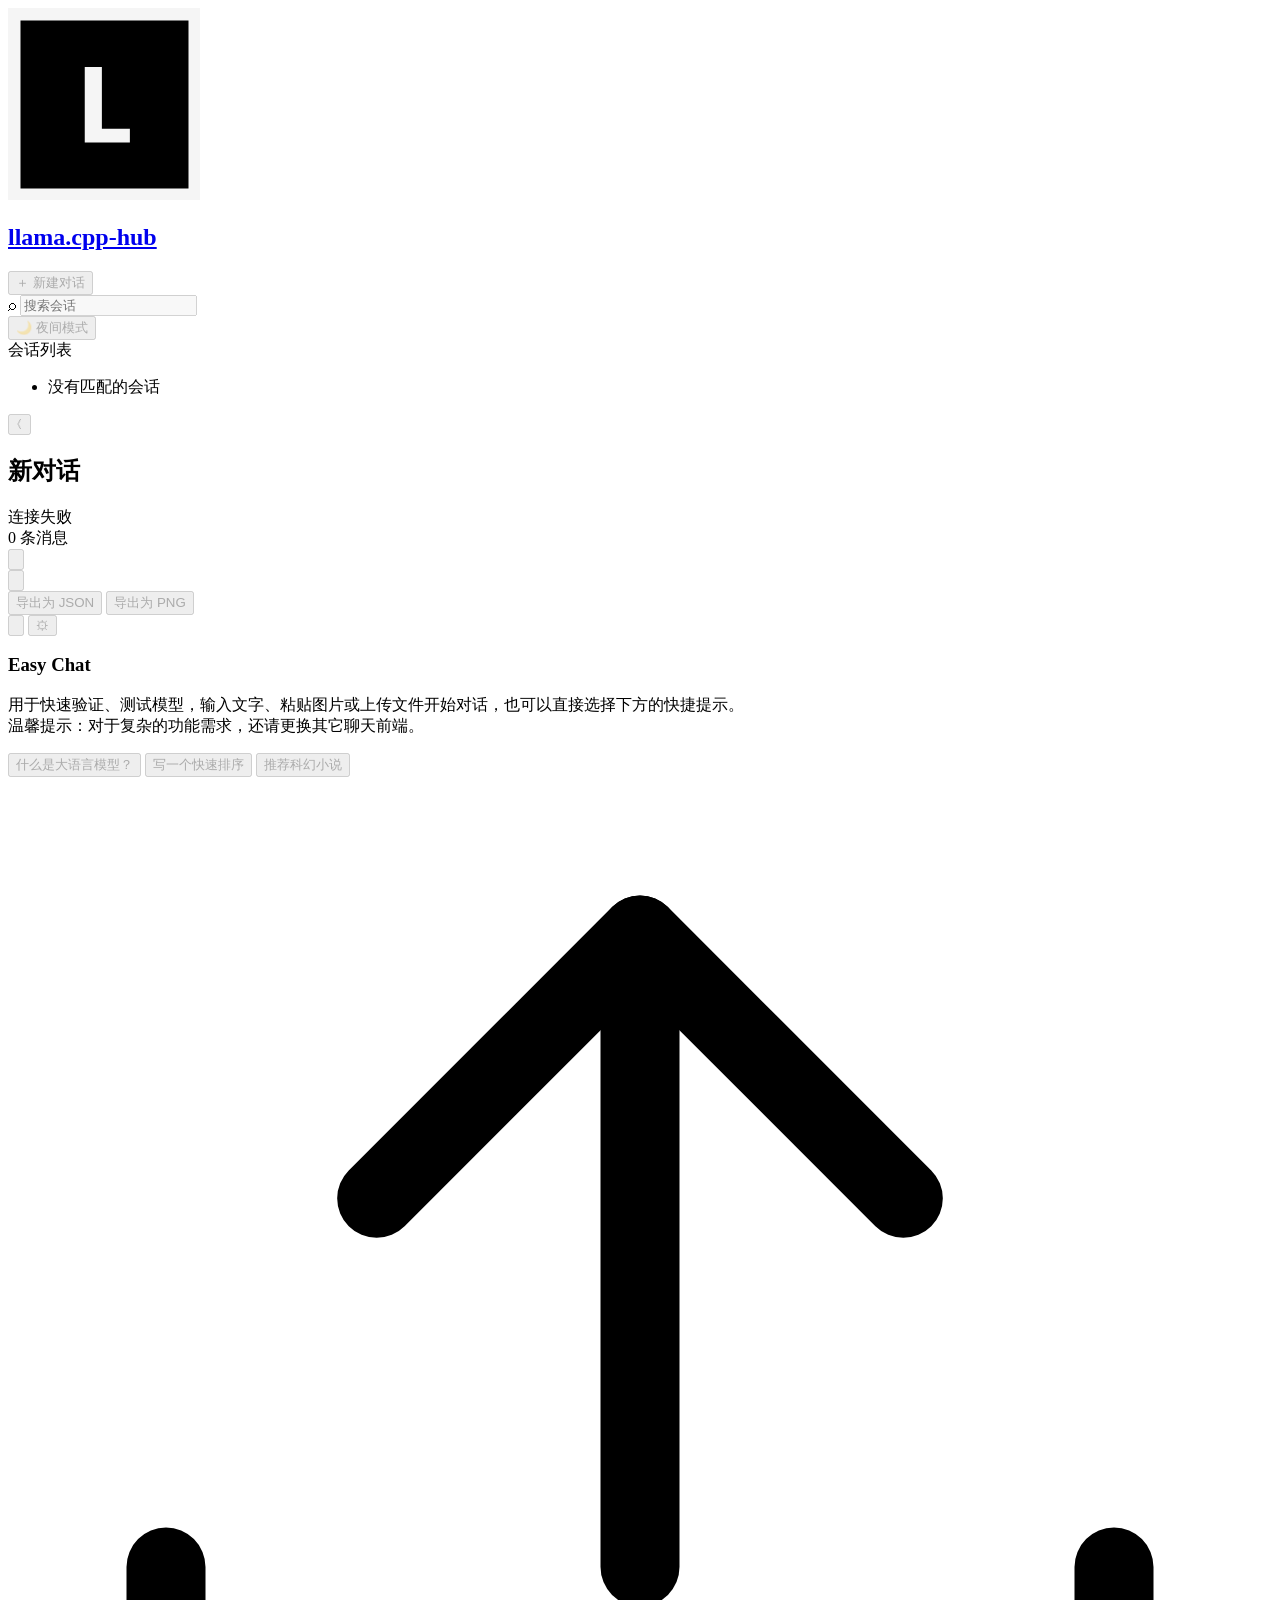
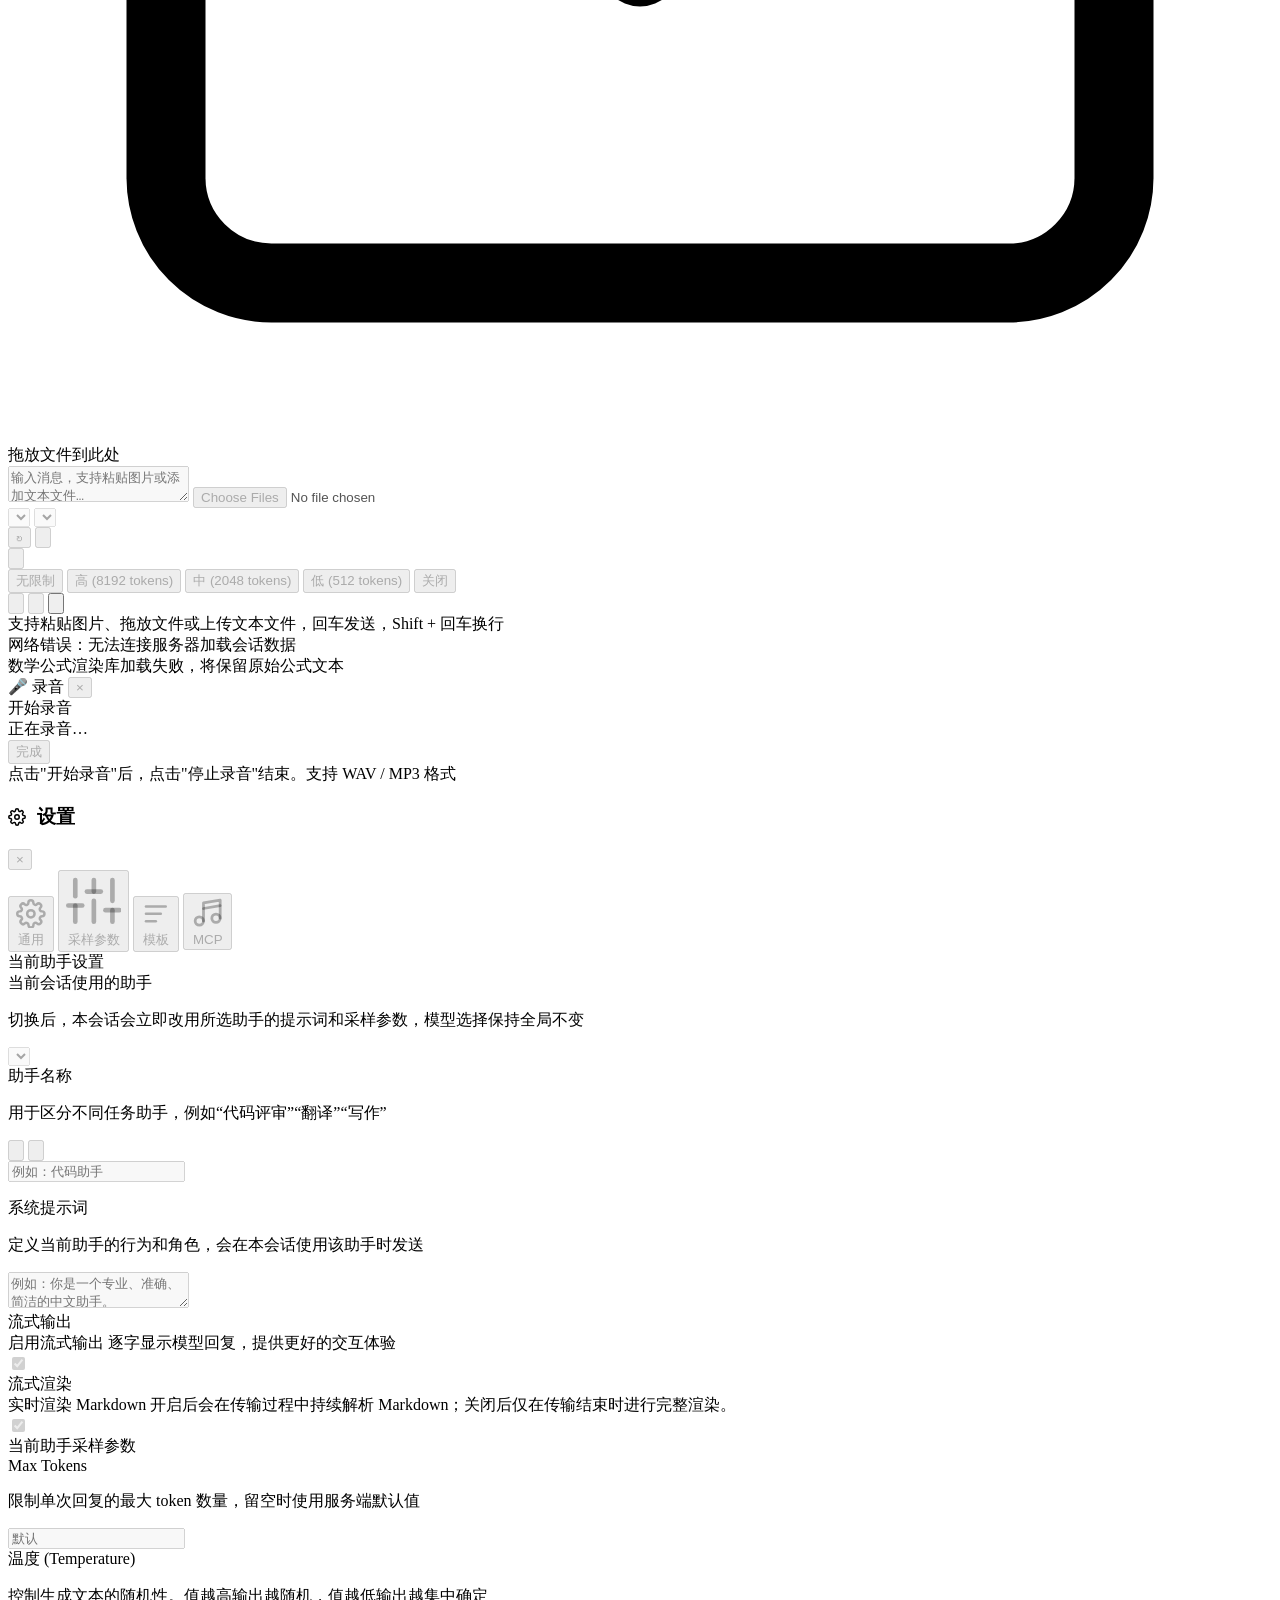
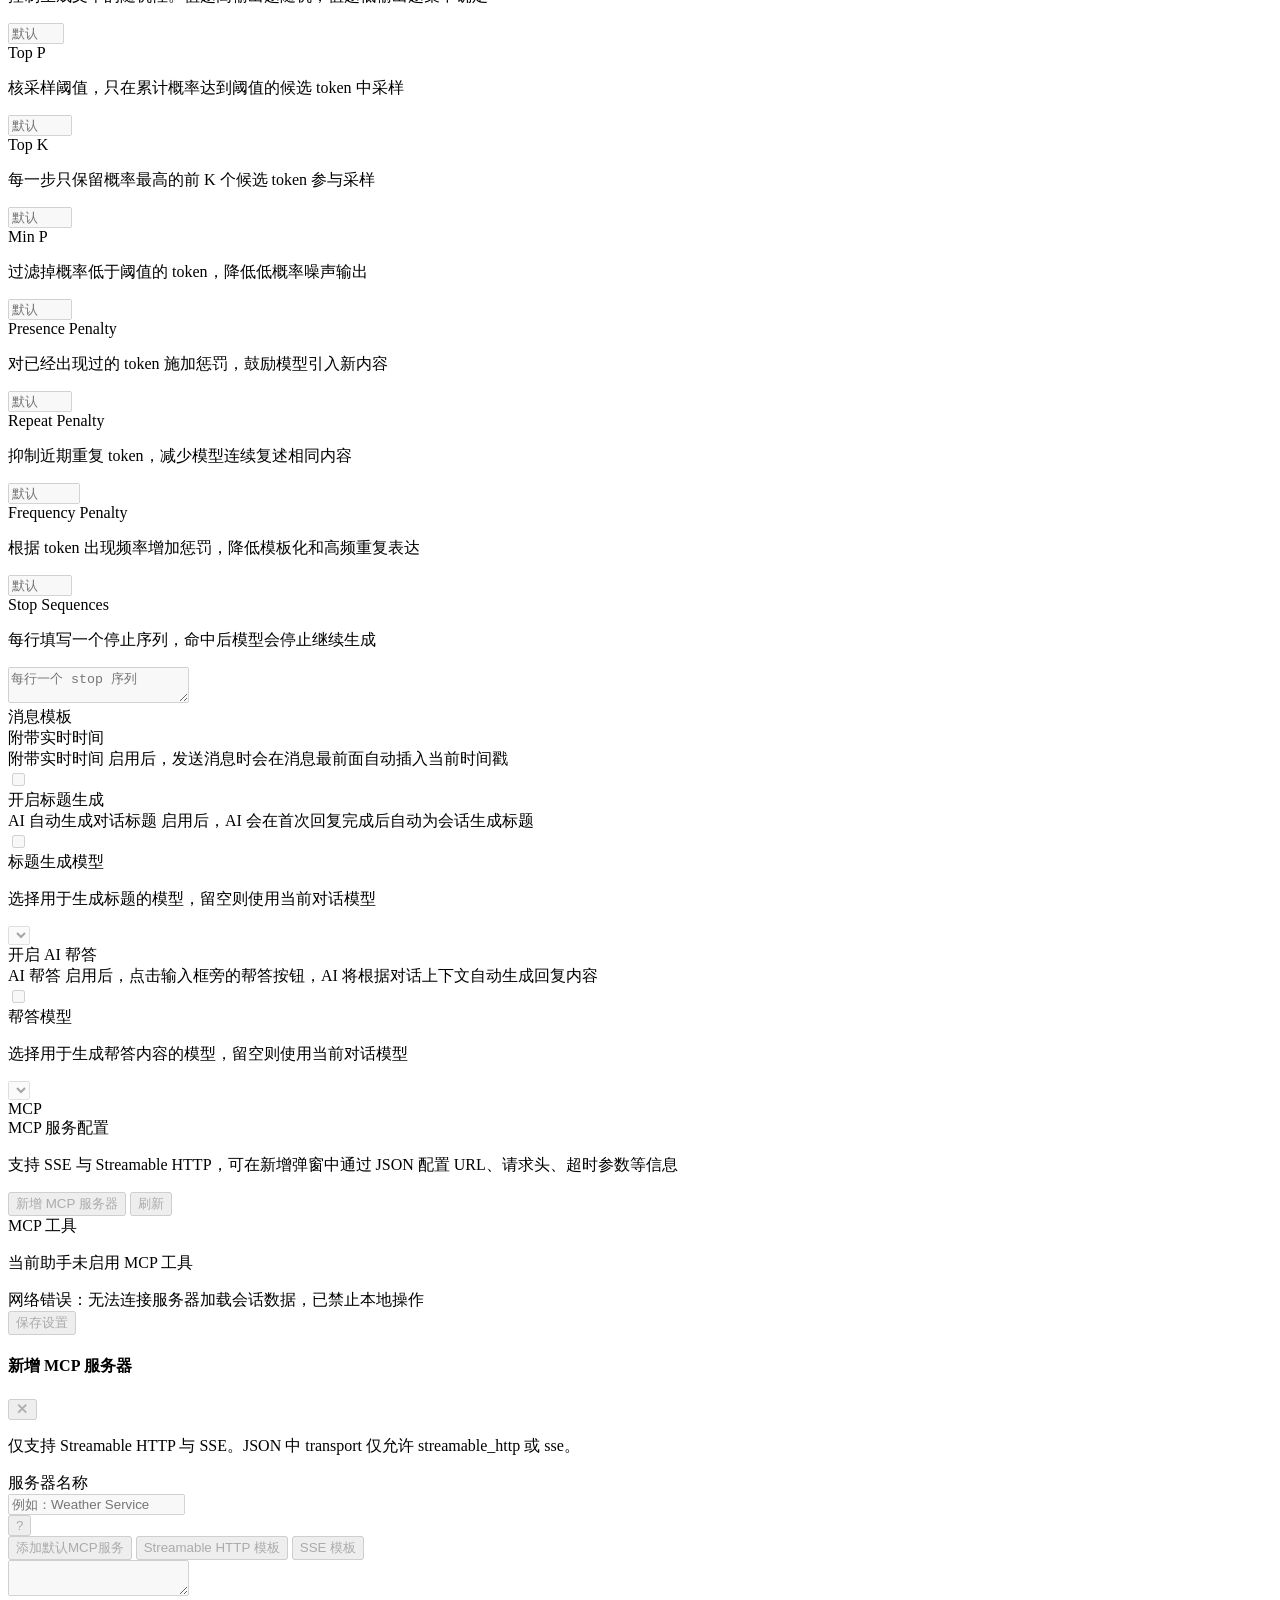
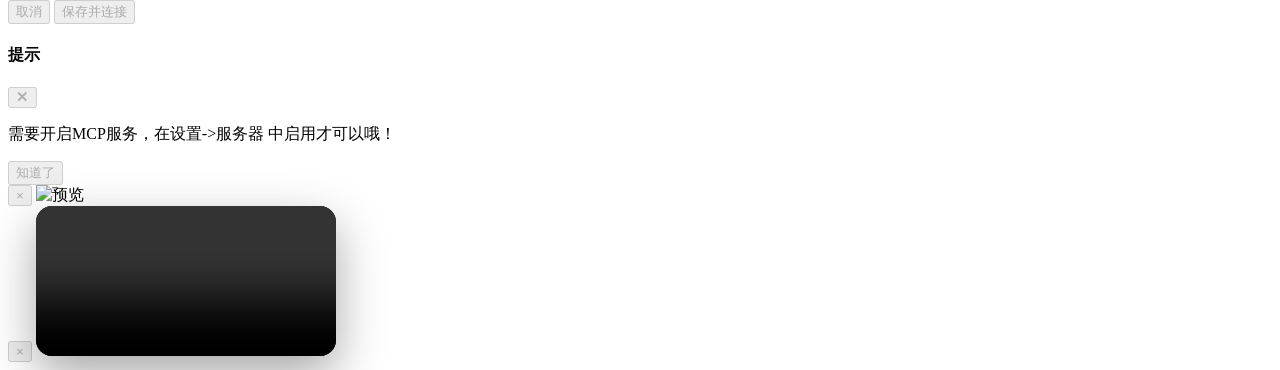
==== src/main/resources/web/chat/index.html @ 5e76ace0 "优化：Easy Chat的自动标题生成" ====
<!DOCTYPE html>
<html lang="zh-CN">
<head>
  <meta charset="UTF-8">
  <meta name="viewport" content="width=device-width, initial-scale=1.0">
  <title data-i18n="page.chat.main.empty.title">Easy Chat</title>
  <link rel="stylesheet" href="./index.css">
  <link rel="stylesheet" href="/css/github.min.css" id="hljsTheme">
  <link rel="stylesheet" href="/css/github-dark.min.css" id="hljsThemeDark" disabled>
</head>
<body>
  <div class="app">
    <aside class="sidebar">
      <div class="brand">
        <a class="brand-left" href="../index.html" aria-label="返回首页" data-i18n-attr="aria-label" data-i18n="page.chat.main.sidebar.back_home">
          <div class="brand-mark">
            <img src="../llama1-icon-transparent.png" alt="llama.cpp-hub" class="brand-mark-image" data-i18n-attr="alt" data-i18n="app.title">
          </div>
          <div class="brand-copy">
            <h1>llama.cpp-hub</h1>
          </div>
        </a>
      </div>

      <button id="newChatBtn" class="primary-button full" type="button" data-i18n="page.chat.main.sidebar.new_chat">＋ 新建对话</button>

      <div class="search-wrap">
        <span>⌕</span>
        <input id="searchInput" type="text" placeholder="搜索会话" data-i18n-attr="placeholder" data-i18n="page.chat.main.sidebar.search_placeholder">
      </div>

      <button id="themeToggleChat" class="ghost-button full" type="button" style="gap:8px;font-size:13px;" onclick="toggleTheme()" data-i18n="page.chat.main.theme.dark">🌙 夜间模式</button>

      <div class="sidebar-label" data-i18n="page.chat.main.sidebar.conversation_list">会话列表</div>
      <ul id="conversationList" class="conversation-list"></ul>
    </aside>

    <main class="main">
      <header class="topbar">
        <div class="topbar-leading">
          <button id="sidebarToggleBtn" class="icon-button sidebar-toggle" type="button" aria-label="打开会话列表" aria-expanded="false" data-i18n-attr="aria-label" data-i18n="page.chat.main.sidebar.open_list">☰</button>
          <div class="topbar-copy">
            <h2 id="conversationTitle">新对话</h2>
          </div>
        </div>
        <div class="topbar-actions">
          <div class="status-chip">
            <span id="statusDot" class="status-dot"></span>
            <span id="statusShortText">未连接</span>
          </div>
          <div id="messageCountChip" class="meta-chip">0 条消息</div>
         <button id="privacyModeBtn" class="icon-button privacy-mode-btn" type="button" aria-label="开启隐私模式" aria-pressed="false" title="隐私模式">
            <svg viewBox="0 0 24 24" fill="none" stroke="currentColor" stroke-width="1.9" stroke-linecap="round" stroke-linejoin="round" aria-hidden="true">
              <path d="M12 3l7 3v5c0 5-3.2 8.7-7 10-3.8-1.3-7-5-7-10V6l7-3z"/>
              <path d="M9 12h6"/>
              <path d="M10 9.5h4"/>
            </svg>
          </button>
          <div id="exportMenuWrap" class="menu-wrap">
            <button id="exportBtn" class="ghost-button toolbar-icon-button" type="button" aria-label="导出对话" aria-haspopup="menu" aria-expanded="false" title="导出对话" data-i18n-attr="aria-label,title" data-i18n="page.chat.main.topbar.export">
              <svg viewBox="0 0 24 24" fill="none" stroke="currentColor" stroke-width="2" stroke-linecap="round" stroke-linejoin="round" aria-hidden="true"><path d="M21 15v4a2 2 0 0 1-2 2H5a2 2 0 0 1-2-2v-4"/><polyline points="7 10 12 15 17 10"/><line x1="12" y1="15" x2="12" y2="3"/></svg>
            </button>
            <div id="exportMenu" class="thinking-menu" role="menu" aria-hidden="true">
              <button class="thinking-menu-item" type="button" data-export-type="json" role="menuitem">导出为 JSON</button>
              <button class="thinking-menu-item" type="button" data-export-type="png" role="menuitem">导出为 PNG</button>
            </div>
          </div>
          <button id="clearBtn" class="ghost-button toolbar-icon-button" type="button" aria-label="清空对话" title="清空对话" data-i18n-attr="aria-label,title" data-i18n="page.chat.main.topbar.clear">
            <svg viewBox="0 0 24 24" fill="none" stroke="currentColor" stroke-width="2" stroke-linecap="round" stroke-linejoin="round" aria-hidden="true"><polyline points="3 6 5 6 21 6"/><path d="M8 6V4a1 1 0 0 1 1-1h6a1 1 0 0 1 1 1v2"/><path d="M19 6l-1 14a1 1 0 0 1-1 1H7a1 1 0 0 1-1-1L5 6"/><line x1="10" y1="11" x2="10" y2="17"/><line x1="14" y1="11" x2="14" y2="17"/></svg>
          </button>
          <button id="settingsBtn" class="icon-button" type="button" aria-label="设置">⚙</button>
        </div>
      </header>

      <section id="chatScroll" class="chat-scroll">
        <div class="chat-column">
          <div id="emptyState" class="empty-state">
            <div class="empty-card">
              <h3 data-i18n="page.chat.main.empty.title">Easy Chat</h3>
              <p><span data-i18n="page.chat.main.empty.desc1">用于快速验证、测试模型，输入文字、粘贴图片或上传文件开始对话，也可以直接选择下方的快捷提示。</span><br><span data-i18n="page.chat.main.empty.desc2">温馨提示：对于复杂的功能需求，还请更换其它聊天前端。</span></p>
              <div class="empty-hints">
                <button class="empty-hint" data-hint="用简单的语言解释一下什么是大语言模型" data-i18n="page.chat.main.empty.hint_llm">什么是大语言模型？</button>
                <button class="empty-hint" data-hint="帮我写一个 Python 快速排序算法" data-i18n="page.chat.main.empty.hint_sort">写一个快速排序</button>
                <button class="empty-hint" data-hint="给我推荐 5 本经典的科幻小说，并简要说明推荐理由" data-i18n="page.chat.main.empty.hint_scifi">推荐科幻小说</button>
              </div>
            </div>
          </div>
          <div id="messages"></div>
        </div>
      </section>

      <section class="composer-shell">
        <div class="composer-card">
          <div id="draftImageList" class="draft-image-list hidden"></div>
          <div id="dropZone" class="drop-zone hidden">
            <div class="drop-zone-inner">
              <svg class="drop-zone-icon" viewBox="0 0 24 24" fill="none" stroke="currentColor" stroke-width="1.5" stroke-linecap="round" stroke-linejoin="round"><path d="M21 15v4a2 2 0 0 1-2 2H5a2 2 0 0 1-2-2v-4"/><polyline points="17 8 12 3 7 8"/><line x1="12" y1="3" x2="12" y2="15"/></svg>
              <span data-i18n="page.chat.main.composer.drop_zone">拖放文件到此处</span>
            </div>
          </div>
          <textarea id="promptInput" class="composer-input" placeholder="输入消息，支持粘贴图片或添加文本文件…" data-i18n-attr="placeholder" data-i18n="page.chat.main.composer.placeholder"></textarea>
          <input id="imageInput" class="hidden" type="file" multiple>
          <div class="composer-bar">
            <div class="composer-left">
              <select id="conversationAssistantSelect" class="model-select composer-assistant-select" aria-label="当前会话使用的助手" data-i18n-attr="aria-label" data-i18n="page.chat.main.composer.assistant_select"></select>
              <select id="modelSelect" class="model-select" aria-label="选择模型" data-i18n-attr="aria-label" data-i18n="page.chat.main.composer.model_select"></select>
            </div>
            <div class="composer-right">
              <button id="refreshModelsBtn" class="icon-button" type="button" aria-label="刷新模型" title="刷新模型" data-i18n-attr="aria-label,title" data-i18n="page.chat.main.composer.refresh">↻</button>
              <button id="imageUploadBtn" class="image-upload-btn" type="button" aria-label="Upload files" title="Upload files" data-i18n-attr="aria-label,title" data-i18n="page.chat.main.composer.upload_files">
                <svg viewBox="0 0 24 24" fill="none" stroke="currentColor" stroke-width="1.8" stroke-linecap="round" stroke-linejoin="round" aria-hidden="true">
                  <path d="M14 2H7a2 2 0 0 0-2 2v16a2 2 0 0 0 2 2h10a2 2 0 0 0 2-2V7z"></path>
                  <path d="M14 2v5h5"></path>
                  <path d="M12 18v-6"></path>
                  <path d="M9.5 14.5 12 12l2.5 2.5"></path>
                </svg>
              </button>
              <div id="thinkingMenuWrap" class="menu-wrap">
                <button id="thinkingToggleBtn" class="icon-button thinking-toggle" type="button" aria-label="思维链" aria-haspopup="menu" aria-expanded="false" title="思维链" data-i18n-attr="aria-label,title" data-i18n="page.chat.main.composer.thinking">
                  <svg class="thinking-toggle-icon" viewBox="0 0 24 24" fill="none" stroke="currentColor" stroke-width="1.8" stroke-linecap="round" stroke-linejoin="round" aria-hidden="true">
                    <path d="M9 18h6"/>
                    <path d="M10 22h4"/>
                    <path d="M8.8 14.8C7.7 13.95 7 12.62 7 11.13C7 8.3 9.24 6 12 6s5 2.3 5 5.13c0 1.49-.7 2.82-1.8 3.67c-.64.5-1.2 1.03-1.52 1.7H10.32c-.32-.67-.88-1.2-1.52-1.7Z"/>
                    <path d="M12 2v1.5"/>
                    <path d="M4.93 4.93l1.06 1.06"/>
                    <path d="M19.07 4.93l-1.06 1.06"/>
                  </svg>
                </button>
                <div id="thinkingMenu" class="thinking-menu" role="menu" aria-hidden="true">
                  <button class="thinking-menu-item" type="button" data-thinking-value="unlimited" role="menuitemradio" data-i18n="page.chat.main.composer.thinking_unlimited">无限制</button>
                  <button class="thinking-menu-item" type="button" data-thinking-value="8192" role="menuitemradio" data-i18n="page.chat.main.composer.thinking_high">高 (8192 tokens)</button>
                  <button class="thinking-menu-item" type="button" data-thinking-value="2048" role="menuitemradio" data-i18n="page.chat.main.composer.thinking_medium">中 (2048 tokens)</button>
                  <button class="thinking-menu-item" type="button" data-thinking-value="512" role="menuitemradio" data-i18n="page.chat.main.composer.thinking_low">低 (512 tokens)</button>
                  <button class="thinking-menu-item" type="button" data-thinking-value="off" role="menuitemradio" data-i18n="page.chat.main.composer.thinking_off">关闭</button>
                </div>
              </div>
              <button id="micRecorderBtn" class="icon-button toolbar-icon-button" type="button" aria-label="录音" title="录音" data-i18n-attr="aria-label,title" data-i18n="page.chat.main.composer.record">
                 <svg viewBox="0 0 24 24" fill="none" stroke="currentColor" stroke-width="2" stroke-linecap="round" stroke-linejoin="round" aria-hidden="true"><path d="M12 2a3 3 0 0 0-3 3v7a3 3 0 0 0 6 0V5a3 3 0 0 0-3-3z"/><path d="M19 10v2a7 7 0 0 1-14 0v-2"/><line x1="12" y1="19" x2="12" y2="22"/></svg>
               </button>
             <button id="autoReplyBtn" class="icon-button toolbar-icon-button" type="button" aria-label="AI 帮答" title="AI 帮答" data-i18n-attr="aria-label,title" data-i18n="page.chat.main.composer.auto_reply">
                  <svg viewBox="0 0 24 24" fill="none" stroke="currentColor" stroke-width="2" stroke-linecap="round" stroke-linejoin="round" aria-hidden="true"><path d="M12 3l1.5 4.5L18 9l-4.5 1.5L12 15l-1.5-4.5L6 9l4.5-1.5L12 3z"/><path d="M19 13l.75 2.25L22 16l-2.25.75L19 19l-.75-2.25L16 16l2.25-.75L19 13z"/><path d="M5 17l.5 1.5L7 19l-1.5.5L5 21l-.5-1.5L3 19l1.5-.5L5 17z"/></svg>
                </button>
               <button id="sendBtn" class="icon-button send-toggle-button" type="button" aria-label="发送" title="发送" data-i18n-attr="aria-label,title" data-i18n="page.chat.main.composer.send">
                <svg viewBox="0 0 24 24" fill="none" stroke="currentColor" stroke-width="2" stroke-linecap="round" stroke-linejoin="round" aria-hidden="true"><line x1="22" y1="2" x2="11" y2="13"/><polygon points="22 2 15 22 11 13 2 9 22 2"/></svg>
              </button>
            </div>
          </div>
        </div>
        <div class="composer-hint" data-i18n="page.chat.main.composer.hint">支持粘贴图片、拖放文件或上传文本文件，回车发送，Shift + 回车换行</div>
      </section>
    </main>
  </div>
  <div id="sidebarBackdrop" class="sidebar-backdrop" aria-hidden="true"></div>

  <div id="toastContainer" class="toast-container" aria-live="polite"></div>

  <div id="audioRecorderModal" class="audio-recorder-modal" aria-hidden="true">
    <div class="audio-recorder-panel">
      <div class="audio-recorder-head">
        <span data-i18n="page.chat.main.recorder.title">🎤 录音</span>
        <button id="audioRecorderCloseBtn" type="button" aria-label="关闭" class="audio-recorder-close" data-i18n-attr="aria-label" data-i18n="page.chat.main.lightbox.close">&times;</button>
      </div>
      <div class="audio-recorder-body">
        <!-- audio-recorder-idle placeholder -->
        <div id="audioRecorderStartBtn" class="audio-recorder-record-btn" type="button" data-i18n="page.chat.main.recorder.start">开始录音</div>
        <!-- audio-recorder-recording -->
        <div id="audioRecorderStatus" class="audio-recorder-status" data-i18n="page.chat.main.recorder.recording">正在录音…</div>
        <!-- audio-recorder-complete -->
        <div id="audioRecorderComplete" class="audio-recorder-complete">
          <button id="audioRecorderDoneBtn" class="audio-recorder-action-btn audio-recorder-confirm" type="button" data-i18n="page.chat.main.recorder.done">完成</button>
        </div>
        <div class="audio-recorder-hint" data-i18n="page.chat.main.recorder.hint">点击"开始录音"后，点击"停止录音"结束。支持 WAV / MP3 格式</div>
      </div>
    </div>
  </div>

  <div id="settingsDrawer" class="drawer" aria-hidden="true">
    <div class="drawer-panel settings-dialog">
      <div class="drawer-head">
        <h3 data-i18n="page.chat.main.settings.title">
          <svg viewBox="0 0 24 24" fill="none" stroke="currentColor" stroke-width="2" stroke-linecap="round" stroke-linejoin="round" style="width:18px;height:18px;vertical-align:-3px;margin-right:6px"><circle cx="12" cy="12" r="3"/><path d="M19.4 15a1.65 1.65 0 0 0 .33 1.82l.06.06a2 2 0 0 1-2.83 2.83l-.06-.06a1.65 1.65 0 0 0-1.82-.33 1.65 1.65 0 0 0-1 1.51V21a2 2 0 0 1-4 0v-.09A1.65 1.65 0 0 0 9 19.4a1.65 1.65 0 0 0-1.82.33l-.06.06a2 2 0 0 1-2.83-2.83l.06-.06A1.65 1.65 0 0 0 4.68 15a1.65 1.65 0 0 0-1.51-1H3a2 2 0 0 1 0-4h.09A1.65 1.65 0 0 0 4.6 9a1.65 1.65 0 0 0-.33-1.82l-.06-.06a2 2 0 0 1 2.83-2.83l.06.06A1.65 1.65 0 0 0 9 4.68a1.65 1.65 0 0 0 1-1.51V3a2 2 0 0 1 4 0v.09a1.65 1.65 0 0 0 1 1.51 1.65 1.65 0 0 0 1.82-.33l.06-.06a2 2 0 0 1 2.83 2.83l-.06.06A1.65 1.65 0 0 0 19.4 9a1.65 1.65 0 0 0 1.51 1H21a2 2 0 0 1 0 4h-.09a1.65 1.65 0 0 0-1.51 1z"/></svg>
          设置
        </h3>
        <button id="closeSettingsBtn" class="icon-button" type="button" aria-label="关闭">×</button>
      </div>

      <div class="settings-body">
        <nav class="settings-tabs" role="tablist">
          <button class="settings-tab active" data-settings-tab="general" role="tab" type="button" data-i18n="page.chat.main.settings.tab.general">
            <svg viewBox="0 0 24 24" fill="none" stroke="currentColor" stroke-width="2" stroke-linecap="round" stroke-linejoin="round"><circle cx="12" cy="12" r="3"/><path d="M19.4 15a1.65 1.65 0 0 0 .33 1.82l.06.06a2 2 0 0 1-2.83 2.83l-.06-.06a1.65 1.65 0 0 0-1.82-.33 1.65 1.65 0 0 0-1 1.51V21a2 2 0 0 1-4 0v-.09A1.65 1.65 0 0 0 9 19.4a1.65 1.65 0 0 0-1.82.33l-.06.06a2 2 0 0 1-2.83-2.83l.06-.06A1.65 1.65 0 0 0 4.68 15a1.65 1.65 0 0 0-1.51-1H3a2 2 0 0 1 0-4h.09A1.65 1.65 0 0 0 4.6 9a1.65 1.65 0 0 0-.33-1.82l-.06-.06a2 2 0 0 1 2.83-2.83l.06.06A1.65 1.65 0 0 0 9 4.68a1.65 1.65 0 0 0 1-1.51V3a2 2 0 0 1 4 0v.09a1.65 1.65 0 0 0 1 1.51 1.65 1.65 0 0 0 1.82-.33l.06-.06a2 2 0 0 1 2.83 2.83l-.06.06A1.65 1.65 0 0 0 19.4 9a1.65 1.65 0 0 0 1.51 1H21a2 2 0 0 1 0 4h-.09a1.65 1.65 0 0 0-1.51 1z"/></svg>
            通用
          </button>
          <button class="settings-tab" data-settings-tab="sampling" role="tab" type="button" data-i18n="page.chat.main.settings.tab.sampling">
            <svg viewBox="0 0 24 24" fill="none" stroke="currentColor" stroke-width="2" stroke-linecap="round" stroke-linejoin="round"><line x1="4" y1="21" x2="4" y2="14"/><line x1="4" y1="10" x2="4" y2="3"/><line x1="12" y1="21" x2="12" y2="12"/><line x1="12" y1="8" x2="12" y2="3"/><line x1="20" y1="21" x2="20" y2="16"/><line x1="20" y1="12" x2="20" y2="3"/><line x1="1" y1="14" x2="7" y2="14"/><line x1="9" y1="8" x2="15" y2="8"/><line x1="17" y1="16" x2="23" y2="16"/></svg>
            采样参数
          </button>
          <button class="settings-tab" data-settings-tab="templates" role="tab" type="button" data-i18n="page.chat.main.settings.tab.templates">
            <svg viewBox="0 0 24 24" fill="none" stroke="currentColor" stroke-width="2" stroke-linecap="round" stroke-linejoin="round"><path d="M4 6h16"/><path d="M4 12h12"/><path d="M4 18h8"/></svg>
            模板
          </button>
          <button class="settings-tab" data-settings-tab="mcp" role="tab" type="button" data-i18n="page.chat.main.settings.tab.mcp">
            <svg viewBox="0 0 24 24" fill="none" stroke="currentColor" stroke-width="2" stroke-linecap="round" stroke-linejoin="round"><path d="M9 18V5l12-2v13"/><path d="M9 9l12-2"/><circle cx="6" cy="18" r="3"/><circle cx="18" cy="16" r="3"/></svg>
            MCP
          </button>
        </nav>

        <div class="settings-content">
          <div class="settings-section active" data-settings-section="general">
            <div class="settings-group">
              <div class="settings-group-title" data-i18n="page.chat.main.settings.general.title">当前助手设置</div>
              <div class="settings-field">
                <div class="settings-field-header">
                  <label for="settingsConversationAssistantSelect" data-i18n="page.chat.main.settings.general.assistant_label">当前会话使用的助手</label>
                </div>
                <p class="settings-field-desc" data-i18n="page.chat.main.settings.general.assistant_desc">切换后，本会话会立即改用所选助手的提示词和采样参数，模型选择保持全局不变</p>
                <select id="settingsConversationAssistantSelect" class="drawer-input" aria-label="设置面板中的当前会话助手" data-i18n-attr="aria-label" data-i18n="page.chat.main.settings.general.assistant_aria"></select>
              </div>
              <div class="settings-field">
                <div class="settings-field-header">
                  <label for="assistantNameInput" data-i18n="page.chat.main.settings.general.name_label">助手名称</label>
                </div>
                <p class="settings-field-desc" data-i18n="page.chat.main.settings.general.name_desc">用于区分不同任务助手，例如“代码评审”“翻译”“写作”</p>
                <div class="assistant-name-row">
                  <div class="settings-inline-actions assistant-inline-actions">
                    <button id="newAssistantBtn" class="icon-button assistant-action-button" type="button" aria-label="新建助手" title="新建助手" data-i18n-attr="aria-label,title" data-i18n="page.chat.main.settings.general.new_assistant">
                      <svg viewBox="0 0 24 24" fill="none" stroke="currentColor" stroke-width="2" stroke-linecap="round" stroke-linejoin="round" aria-hidden="true">
                        <path d="M12 5v14"/>
                        <path d="M5 12h14"/>
                      </svg>
                    </button>
                    <button id="deleteAssistantBtn" class="icon-button assistant-action-button" type="button" aria-label="删除当前助手" title="删除当前助手" data-i18n-attr="aria-label,title" data-i18n="page.chat.main.settings.general.delete_assistant">
                      <svg viewBox="0 0 24 24" fill="none" stroke="currentColor" stroke-width="2" stroke-linecap="round" stroke-linejoin="round" aria-hidden="true">
                        <path d="M3 6h18"/>
                        <path d="M8 6V4h8v2"/>
                        <path d="M19 6l-1 13a1 1 0 0 1-1 1H7a1 1 0 0 1-1-1L5 6"/>
                        <path d="M10 11v6"/>
                        <path d="M14 11v6"/>
                      </svg>
                    </button>
                  </div>
                  <input id="assistantNameInput" class="drawer-input" type="text" maxlength="40" placeholder="例如：代码助手" data-i18n-attr="placeholder" data-i18n="page.chat.main.settings.general.name_placeholder">
                </div>
                <p id="assistantUsageHint" class="settings-field-desc"></p>
              </div>
              <div class="settings-field">
                <div class="settings-field-header">
                  <label for="systemPromptInput" data-i18n="page.chat.main.settings.general.system_label">系统提示词</label>
                </div>
                <p class="settings-field-desc" data-i18n="page.chat.main.settings.general.system_desc">定义当前助手的行为和角色，会在本会话使用该助手时发送</p>
                <textarea id="systemPromptInput" class="drawer-textarea" placeholder="例如：你是一个专业、准确、简洁的中文助手。" data-i18n-attr="placeholder" data-i18n="page.chat.main.settings.general.system_placeholder"></textarea>
              </div>
              <div class="settings-field">
                <div class="settings-field-header">
                  <label data-i18n="page.chat.main.settings.general.stream_label">流式输出</label>
                </div>
                <label class="settings-toggle">
                  <div class="settings-toggle-text">
                    <span data-i18n="page.chat.main.settings.general.stream_toggle">启用流式输出</span>
                    <span class="settings-field-desc" data-i18n="page.chat.main.settings.general.stream_desc">逐字显示模型回复，提供更好的交互体验</span>
                  </div>
                  <span class="toggle-switch">
                    <input id="streamToggle" type="checkbox" checked>
                    <span class="toggle-slider"></span>
                  </span>
                </label>
              </div>
              <div class="settings-field">
                <div class="settings-field-header">
                  <label data-i18n="page.chat.main.settings.general.stream_render_label">流式渲染</label>
                </div>
                <label class="settings-toggle">
                  <div class="settings-toggle-text">
                    <span data-i18n="page.chat.main.settings.general.stream_render_toggle">实时渲染 Markdown</span>
                    <span class="settings-field-desc" data-i18n="page.chat.main.settings.general.stream_render_desc">开启后会在传输过程中持续解析 Markdown；关闭后仅在传输结束时进行完整渲染。</span>
                  </div>
                  <span class="toggle-switch">
                    <input id="streamRenderToggle" type="checkbox" checked>
                    <span class="toggle-slider"></span>
                  </span>
                </label>
              </div>
            </div>
          </div>

          <div class="settings-section" data-settings-section="sampling">
            <div class="settings-group">
              <div class="settings-group-title" data-i18n="page.chat.main.settings.sampling.title">当前助手采样参数</div>
              <div class="settings-field">
                <div class="settings-field-header">
                  <label for="maxTokensInput" data-i18n="page.chat.main.settings.sampling.max_tokens">Max Tokens</label>
                </div>
                <p class="settings-field-desc" data-i18n="page.chat.main.settings.sampling.max_tokens_desc">限制单次回复的最大 token 数量，留空时使用服务端默认值</p>
                <input id="maxTokensInput" class="drawer-input" type="number" step="1" min="1" placeholder="默认" data-i18n-attr="placeholder" data-i18n="page.chat.main.settings.sampling.default_placeholder">
              </div>
              <div class="settings-field">
                <div class="settings-field-header">
                  <label for="temperatureInput" data-i18n="page.chat.main.settings.sampling.temperature">温度 (Temperature)</label>
                </div>
                <p class="settings-field-desc" data-i18n="page.chat.main.settings.sampling.temperature_desc">控制生成文本的随机性。值越高输出越随机，值越低输出越集中确定</p>
                <input id="temperatureInput" class="drawer-input" type="number" step="0.1" min="0" max="2" placeholder="默认" data-i18n-attr="placeholder" data-i18n="page.chat.main.settings.sampling.default_placeholder">
              </div>
              <div class="settings-field">
                <div class="settings-field-header">
                  <label for="topPInput" data-i18n="page.chat.main.settings.sampling.top_p">Top P</label>
                </div>
                <p class="settings-field-desc" data-i18n="page.chat.main.settings.sampling.top_p_desc">核采样阈值，只在累计概率达到阈值的候选 token 中采样</p>
                <input id="topPInput" class="drawer-input" type="number" step="0.05" min="0" max="1" placeholder="默认" data-i18n-attr="placeholder" data-i18n="page.chat.main.settings.sampling.default_placeholder">
              </div>
              <div class="settings-field">
                <div class="settings-field-header">
                  <label for="topKInput" data-i18n="page.chat.main.settings.sampling.top_k">Top K</label>
                </div>
                <p class="settings-field-desc" data-i18n="page.chat.main.settings.sampling.top_k_desc">每一步只保留概率最高的前 K 个候选 token 参与采样</p>
                <input id="topKInput" class="drawer-input" type="number" step="1" min="0" max="2048" placeholder="默认" data-i18n-attr="placeholder" data-i18n="page.chat.main.settings.sampling.default_placeholder">
              </div>
              <div class="settings-field">
                <div class="settings-field-header">
                  <label for="minPInput" data-i18n="page.chat.main.settings.sampling.min_p">Min P</label>
                </div>
                <p class="settings-field-desc" data-i18n="page.chat.main.settings.sampling.min_p_desc">过滤掉概率低于阈值的 token，降低低概率噪声输出</p>
                <input id="minPInput" class="drawer-input" type="number" step="0.01" min="0" max="1" placeholder="默认" data-i18n-attr="placeholder" data-i18n="page.chat.main.settings.sampling.default_placeholder">
              </div>
              <div class="settings-field">
                <div class="settings-field-header">
                  <label for="presencePenaltyInput" data-i18n="page.chat.main.settings.sampling.presence_penalty">Presence Penalty</label>
                </div>
                <p class="settings-field-desc" data-i18n="page.chat.main.settings.sampling.presence_penalty_desc">对已经出现过的 token 施加惩罚，鼓励模型引入新内容</p>
                <input id="presencePenaltyInput" class="drawer-input" type="number" step="0.1" min="-2" max="2" placeholder="默认" data-i18n-attr="placeholder" data-i18n="page.chat.main.settings.sampling.default_placeholder">
              </div>
              <div class="settings-field">
                <div class="settings-field-header">
                  <label for="repeatPenaltyInput" data-i18n="page.chat.main.settings.sampling.repeat_penalty">Repeat Penalty</label>
                </div>
                <p class="settings-field-desc" data-i18n="page.chat.main.settings.sampling.repeat_penalty_desc">抑制近期重复 token，减少模型连续复述相同内容</p>
                <input id="repeatPenaltyInput" class="drawer-input" type="number" step="0.05" min="0" max="10" placeholder="默认" data-i18n-attr="placeholder" data-i18n="page.chat.main.settings.sampling.default_placeholder">
              </div>
              <div class="settings-field">
                <div class="settings-field-header">
                  <label for="frequencyPenaltyInput" data-i18n="page.chat.main.settings.sampling.frequency_penalty">Frequency Penalty</label>
                </div>
                <p class="settings-field-desc" data-i18n="page.chat.main.settings.sampling.frequency_penalty_desc">根据 token 出现频率增加惩罚，降低模板化和高频重复表达</p>
                <input id="frequencyPenaltyInput" class="drawer-input" type="number" step="0.1" min="-2" max="2" placeholder="默认" data-i18n-attr="placeholder" data-i18n="page.chat.main.settings.sampling.default_placeholder">
              </div>
              <div class="settings-field">
                <div class="settings-field-header">
                  <label for="stopSequencesInput" data-i18n="page.chat.main.settings.sampling.stop_sequences">Stop Sequences</label>
                </div>
                <p class="settings-field-desc" data-i18n="page.chat.main.settings.sampling.stop_sequences_desc">每行填写一个停止序列，命中后模型会停止继续生成</p>
                <textarea id="stopSequencesInput" class="drawer-textarea" placeholder="每行一个 stop 序列" data-i18n-attr="placeholder" data-i18n="page.chat.main.settings.sampling.stop_sequences_placeholder"></textarea>
              </div>
            </div>
          </div>

          <div class="settings-section" data-settings-section="templates">
            <div class="settings-group">
              <div class="settings-group-title" data-i18n="page.chat.main.settings.templates.section_title">消息模板</div>
              <div class="settings-field">
                <div class="settings-field-header">
                  <label data-i18n="page.chat.main.settings.templates.timestamp_label">附带实时时间</label>
                </div>
                <label class="settings-toggle">
                  <div class="settings-toggle-text">
                    <span data-i18n="page.chat.main.settings.templates.timestamp_toggle">附带实时时间</span>
                    <span class="settings-field-desc" data-i18n="page.chat.main.settings.templates.timestamp_desc">启用后，发送消息时会在消息最前面自动插入当前时间戳</span>
                  </div>
                  <span class="toggle-switch">
                    <input id="timestampToggle" type="checkbox">
                    <span class="toggle-slider"></span>
                  </span>
                </label>
              </div>
              <div class="settings-field">
                <div class="settings-field-header">
                  <label data-i18n="page.chat.main.settings.templates.title_gen_label">开启标题生成</label>
                </div>
                <label class="settings-toggle">
                  <div class="settings-toggle-text">
                    <span data-i18n="page.chat.main.settings.templates.title_gen_toggle">AI 自动生成对话标题</span>
                    <span class="settings-field-desc" data-i18n="page.chat.main.settings.templates.title_gen_desc">启用后，AI 会在首次回复完成后自动为会话生成标题</span>
                  </div>
                  <span class="toggle-switch">
                    <input id="titleGenToggle" type="checkbox">
                    <span class="toggle-slider"></span>
                  </span>
                </label>
              </div>
              <div class="settings-field">
                <div class="settings-field-header">
                  <label for="titleGenModelSelect" data-i18n="page.chat.main.settings.templates.title_gen_model_label">标题生成模型</label>
                </div>
                <p class="settings-field-desc" data-i18n="page.chat.main.settings.templates.title_gen_model_desc">选择用于生成标题的模型，留空则使用当前对话模型</p>
                <select id="titleGenModelSelect" class="drawer-input"></select>
              </div>
              <div class="settings-field">
                <div class="settings-field-header">
                  <label data-i18n="page.chat.main.settings.templates.auto_reply_label">开启 AI 帮答</label>
                </div>
                <label class="settings-toggle">
                  <div class="settings-toggle-text">
                    <span data-i18n="page.chat.main.settings.templates.auto_reply_toggle">AI 帮答</span>
                    <span class="settings-field-desc" data-i18n="page.chat.main.settings.templates.auto_reply_desc">启用后，点击输入框旁的帮答按钮，AI 将根据对话上下文自动生成回复内容</span>
                  </div>
                  <span class="toggle-switch">
                    <input id="autoReplyToggle" type="checkbox">
                    <span class="toggle-slider"></span>
                  </span>
                </label>
              </div>
              <div class="settings-field">
                <div class="settings-field-header">
                  <label for="autoReplyModelSelect" data-i18n="page.chat.main.settings.templates.auto_reply_model_label">帮答模型</label>
                </div>
                <p class="settings-field-desc" data-i18n="page.chat.main.settings.templates.auto_reply_model_desc">选择用于生成帮答内容的模型，留空则使用当前对话模型</p>
                <select id="autoReplyModelSelect" class="drawer-input"></select>
              </div>
            </div>
          </div>

          <div class="settings-section" data-settings-section="mcp">
            <div class="settings-group">
              <div class="settings-group-title" data-i18n="page.chat.main.settings.mcp.title">MCP</div>
              <div class="settings-field">
                <div class="settings-field-header">
                  <label data-i18n="page.chat.main.settings.mcp.config_label">MCP 服务配置</label>
                </div>
                <p class="settings-field-desc" data-i18n="page.chat.main.settings.mcp.config_desc">支持 SSE 与 Streamable HTTP，可在新增弹窗中通过 JSON 配置 URL、请求头、超时参数等信息</p>
                <div class="mcp-connect-row">
                  <button id="mcpOpenAddDialogBtn" class="primary-button" type="button" data-i18n="page.chat.main.settings.mcp.add_server">新增 MCP 服务器</button>
                  <button id="mcpRefreshBtn" class="ghost-button" type="button" data-i18n="page.chat.main.settings.mcp.refresh">刷新</button>
                </div>
              </div>
              <div class="settings-field">
                <div class="settings-field-header">
                  <label data-i18n="page.chat.main.settings.mcp.tools_label">MCP 工具</label>
                </div>
                <p id="mcpSummary" class="settings-field-desc" data-i18n="page.chat.main.settings.mcp.tools_empty">当前助手未启用 MCP 工具</p>
                <div id="mcpServerList" class="mcp-server-list"></div>
              </div>
            </div>
          </div>
        </div>
      </div>

      <div class="drawer-footer">
        <span id="settingsStorageHint" class="settings-storage-hint"></span>
        <div class="drawer-actions">
          <button id="saveSettingsBtn" class="primary-button" type="button" data-i18n="page.chat.main.settings.save">保存设置</button>
        </div>
      </div>
    </div>
  </div>

  <div id="mcpAddDialog" class="mcp-dialog-backdrop" aria-hidden="true">
    <div class="mcp-dialog" role="dialog" aria-modal="true" aria-labelledby="mcpAddDialogTitle">
      <div class="mcp-dialog-head">
        <h4 id="mcpAddDialogTitle" data-i18n="page.chat.main.mcp_dialog.title">新增 MCP 服务器</h4>
        <button id="mcpDialogCloseBtn" class="icon-button mcp-dialog-close" type="button" aria-label="关闭">✕</button>
      </div>
      <div class="mcp-dialog-body">
        <p class="settings-field-desc" data-i18n="page.chat.main.mcp_dialog.desc">仅支持 Streamable HTTP 与 SSE。JSON 中 transport 仅允许 streamable_http 或 sse。</p>
        <div class="settings-field">
          <div class="settings-field-header">
            <label for="mcpServerNameInput" data-i18n="page.chat.main.mcp_dialog.name_label">服务器名称</label>
          </div>
          <input id="mcpServerNameInput" class="drawer-input" type="text" placeholder="例如：Weather Service" data-i18n-attr="placeholder" data-i18n="page.chat.main.mcp_dialog.name_placeholder">
        </div>
        <div class="mcp-template-actions">
          <button id="mcpDefaultHelpBtn" class="icon-button mcp-help-circle-btn" type="button" aria-label="帮助" title="帮助" data-i18n-attr="aria-label,title" data-i18n="page.chat.main.mcp_dialog.help_button">?</button>
          <div class="mcp-template-actions-right">
            <button id="mcpAddDefaultMcpBtn" class="ghost-button primary" type="button" data-i18n="page.chat.main.mcp_dialog.add_default">添加默认MCP服务</button>
            <button id="mcpUseStreamableTemplateBtn" class="ghost-button" type="button" data-i18n="page.chat.main.mcp_dialog.streamable_template">Streamable HTTP 模板</button>
            <button id="mcpUseSseTemplateBtn" class="ghost-button" type="button" data-i18n="page.chat.main.mcp_dialog.sse_template">SSE 模板</button>
          </div>
        </div>
        <textarea id="mcpJsonInput" class="drawer-textarea mcp-json-input" spellcheck="false" aria-label="MCP JSON 配置" data-i18n-attr="aria-label" data-i18n="page.chat.main.mcp_dialog.json_aria"></textarea>
      </div>
      <div class="mcp-dialog-footer">
        <button id="mcpDialogCancelBtn" class="ghost-button" type="button" data-i18n="page.chat.main.mcp_dialog.cancel">取消</button>
        <button id="mcpDialogSaveBtn" class="primary-button" type="button" data-i18n="page.chat.main.mcp_dialog.save_connect">保存并连接</button>
      </div>
    </div>
  </div>
  <div id="mcpHelpDialog" class="mcp-dialog-backdrop" aria-hidden="true">
    <div class="mcp-dialog mcp-help-dialog" role="dialog" aria-modal="true" aria-labelledby="mcpHelpDialogTitle">
      <div class="mcp-dialog-head">
        <h4 id="mcpHelpDialogTitle" data-i18n="page.chat.main.mcp_dialog.help_title">提示</h4>
        <button id="mcpHelpCloseBtn" class="icon-button mcp-dialog-close" type="button" aria-label="关闭">✕</button>
      </div>
      <div class="mcp-dialog-body">
        <p data-i18n="page.chat.main.mcp_dialog.help_content">需要开启MCP服务，在设置->服务器 中启用才可以哦！</p>
      </div>
      <div class="mcp-dialog-footer">
        <button id="mcpHelpOkBtn" class="primary-button" type="button" data-i18n="page.chat.main.mcp_dialog.help_ok">知道了</button>
      </div>
    </div>
  </div>
  <div class="image-lightbox" id="imageLightbox" role="dialog" aria-modal="true" aria-label="图片预览" data-i18n-attr="aria-label" data-i18n="page.chat.main.lightbox.aria">
    <button class="image-lightbox-close" id="imageLightboxClose" type="button" aria-label="关闭" data-i18n-attr="aria-label" data-i18n="page.chat.main.lightbox.close">&times;</button>
    <img class="image-lightbox-img" id="imageLightboxImg" src="" alt="预览" data-i18n-attr="alt" data-i18n="page.chat.main.lightbox.alt">
  </div>
  <div class="image-lightbox" id="videoLightbox" role="dialog" aria-modal="true" aria-label="视频预览">
    <button class="image-lightbox-close" id="videoLightboxClose" type="button" aria-label="关闭">&times;</button>
    <video id="videoLightboxPlayer" controls preload="metadata" style="max-width:min(92vw, 1100px);max-height:88vh;width:auto;height:auto;border-radius:16px;background:#000;box-shadow:0 18px 48px rgba(0,0,0,0.35);"></video>
    <div id="videoLightboxFallback" style="display:none;max-width:min(92vw, 720px);padding:20px 22px;border-radius:16px;background:rgba(255,255,255,0.96);box-shadow:0 18px 48px rgba(0,0,0,0.22);color:#222;text-align:center;">
      <div style="font-size:15px;font-weight:600;">当前浏览器无法直接预览该视频</div>
      <div style="margin-top:8px;font-size:13px;color:#666;">请下载后使用本地播放器打开</div>
      <a id="videoLightboxDownload" href="#" download="video.mp4" style="display:inline-flex;align-items:center;justify-content:center;margin-top:14px;padding:10px 16px;border-radius:999px;background:#111;color:#fff;text-decoration:none;font-size:14px;font-weight:600;">下载视频</a>
    </div>
    <pre id="videoLightboxDiagnostics" style="display:none;margin-top:12px;max-width:min(92vw, 1100px);max-height:26vh;overflow:auto;padding:12px 14px;border-radius:12px;background:rgba(0,0,0,0.72);color:#d7e3f4;font:12px/1.5 ui-monospace,SFMono-Regular,Menlo,Consolas,monospace;white-space:pre-wrap;"></pre>
  </div>
  <script src="/js/html2canvas.min.js"></script>
  <script src="/js/marked.umd.js"></script>
  <script src="/js/highlight.min.js"></script>
  <script src="./chat-mcp.js"></script>
  <script src="./audio-recorder.js"></script>
  <script src="/js/i18n.js"></script>
  <script>
    window.I18N = window.I18N || { t: function(key, fallback) { return fallback ?? key; } };

    const CHAT_ENDPOINT = '/v1/chat/completions';
    const STREAM_CHAT_ENDPOINT = '/api/chat/stream-chat';
    const MODELS_ENDPOINT = '/v1/models';
    const EASY_CHAT_STATE_ENDPOINT = '/api/chat/state';
    const EASY_CHAT_STATE_REVISION_ENDPOINT = '/api/chat/state/revision';
    const EASY_CHAT_CONVERSATION_ENDPOINT = '/api/chat/conversation';
    const EASY_CHAT_SYNC_ENDPOINT = '/api/chat/sync';
    const EASY_CHAT_DELETE_ENDPOINT = '/api/chat/delete';
    const EASY_CHAT_MESSAGE_UPDATE_ENDPOINT = '/api/chat/message/update';
    const EASY_CHAT_GENERATE_TITLE_ENDPOINT = '/api/chat/generate-title';
    const STATE_REVISION_CONFLICT_CODE = 'STATE_REVISION_CONFLICT';
    const STATE_REVISION_TIMEOUT_MS = 2000;
    const STATE_LOAD_TIMEOUT_MS = 30000;
    const STATE_SAVE_TIMEOUT_MS = 20000;
    const MAX_IMAGE_COUNT = 6;
    const MAX_IMAGE_SIZE = 10 * 1024 * 1024;
    const MAX_TEXT_FILE_SIZE = 512 * 1024;
    const MAX_AUDIO_SIZE = 25 * 1024 * 1024;
    const MAX_VIDEO_SIZE = Infinity;
    const TEXT_FILE_EXTENSIONS = new Set(['txt', 'md', 'markdown', 'json', 'js', 'ts', 'tsx', 'jsx', 'java', 'py', 'go', 'rs', 'c', 'cpp', 'h', 'hpp', 'cs', 'sh', 'bat', 'ps1', 'yaml', 'yml', 'xml', 'html', 'css', 'sql', 'log']);
    let stateSaveTimer = 0;
    let stateSaveRetryTimer = 0;
    let stateSaveInFlight = false;
    let pendingStatePayload = null;
    let stateRevision = '';
    let stateLoadedFromServer = false;
    let stateLoadInProgress = false;
    let conversationLoadInProgress = false;

    const state = {
      model: '',
      temperature: '',
      maxTokens: '',
      topP: '',
      topK: '',
      minP: '',
      presencePenalty: '',
      repeatPenalty: '',
      frequencyPenalty: '',
      stopSequences: '',
      stream: true,
      streamRender: true,
      enableThinking: 'off',
      enableTimestamp: false,
     enableTitleGen: false,
       titleGenModel: '',
       enableAutoReply: true,
       autoReplyModel: '',
       systemPrompt: '',
      mcpServerUrls: [],
      search: '',
      privacyMode: false,
      conversations: [],
      currentConversationId: '',
      assistants: [],
      abortController: null,
      isSending: false,
      isGeneratingTitle: false,
      isRecording: false,
      editingMessageIndex: null,
      editingMessageDraft: null,
      draftImages: [],
      draftTextFiles: [],
      draftAudioFiles: [],
      draftVideoFiles: [],
      chatAutoScroll: true,
      conversationMenuId: '',
      sidebarOpen: false,
      sidebarCollapsed: false
    };

    let modelCapabilitiesMap = {};
    let modelNodeIdMap = {};

    function stripModelNodeSuffix(modelValue) {
      const rawModel = typeof modelValue === 'string' ? modelValue.trim() : '';
      if (!rawModel) {
        return '';
      }
      const sep = rawModel.lastIndexOf('::');
      return sep >= 0 ? rawModel.substring(0, sep) : rawModel;
    }

    function isAudioSupported() {
      const modelName = stripModelNodeSuffix(state.model);
      if (!modelName) {
        return false;
      }
      const caps = modelCapabilitiesMap[modelName];
      if (!caps || typeof caps !== 'object') {
        return false;
      }
      return caps.audio === true;
    }

    function syncMicRecorderButton() {
      if (!els.micRecorderBtn) {
        return;
      }
      const supported = isAudioSupported();
      els.micRecorderBtn.disabled = !supported;
      els.micRecorderBtn.title = supported ? window.I18N.t('page.chat.main.composer.record', '录音') : window.I18N.t('page.chat.main.status.audio_unsupported', '当前模型不支持音频');
    }

    function syncAutoReplyButton() {
      if (!els.autoReplyBtn) {
        return;
      }
      els.autoReplyBtn.style.display = state.enableAutoReply ? '' : 'none';
    }

    const els = {
      settingsBtn: document.getElementById('settingsBtn'),
      newChatBtn: document.getElementById('newChatBtn'),
      searchInput: document.getElementById('searchInput'),
      conversationList: document.getElementById('conversationList'),
      refreshModelsBtn: document.getElementById('refreshModelsBtn'),
      imageUploadBtn: document.getElementById('imageUploadBtn'),
      imageInput: document.getElementById('imageInput'),
      conversationTitle: document.getElementById('conversationTitle'),
      statusDot: document.getElementById('statusDot'),
      statusShortText: document.getElementById('statusShortText'),
      messageCountChip: document.getElementById('messageCountChip'),
      privacyModeBtn: document.getElementById('privacyModeBtn'),
      sidebarToggleBtn: document.getElementById('sidebarToggleBtn'),
      sidebarBackdrop: document.getElementById('sidebarBackdrop'),
      emptyState: document.getElementById('emptyState'),
      messages: document.getElementById('messages'),
      promptInput: document.getElementById('promptInput'),
      draftImageList: document.getElementById('draftImageList'),
      modelSelect: document.getElementById('modelSelect'),
      exportBtn: document.getElementById('exportBtn'),
      clearBtn: document.getElementById('clearBtn'),
      sendBtn: document.getElementById('sendBtn'),
      micRecorderBtn: document.getElementById('micRecorderBtn'),
      audioRecorderModal: document.getElementById('audioRecorderModal'),
      audioRecorderCloseBtn: document.getElementById('audioRecorderCloseBtn'),
    audioRecorderStartBtn: document.getElementById('audioRecorderStartBtn'),
    audioRecorderStatus: document.getElementById('audioRecorderStatus'),
      audioRecorderComplete: document.getElementById('audioRecorderComplete'),
      audioRecorderDoneBtn: document.getElementById('audioRecorderDoneBtn'),
      chatScroll: document.getElementById('chatScroll'),
      settingsDrawer: document.getElementById('settingsDrawer'),
      closeSettingsBtn: document.getElementById('closeSettingsBtn'),
      thinkingMenuWrap: document.getElementById('thinkingMenuWrap'),
      thinkingToggleBtn: document.getElementById('thinkingToggleBtn'),
      thinkingMenu: document.getElementById('thinkingMenu'),
      temperatureInput: document.getElementById('temperatureInput'),
      maxTokensInput: document.getElementById('maxTokensInput'),
      topPInput: document.getElementById('topPInput'),
      topKInput: document.getElementById('topKInput'),
      minPInput: document.getElementById('minPInput'),
      presencePenaltyInput: document.getElementById('presencePenaltyInput'),
      repeatPenaltyInput: document.getElementById('repeatPenaltyInput'),
      frequencyPenaltyInput: document.getElementById('frequencyPenaltyInput'),
      stopSequencesInput: document.getElementById('stopSequencesInput'),
      streamToggle: document.getElementById('streamToggle'),
      streamRenderToggle: document.getElementById('streamRenderToggle'),
      systemPromptInput: document.getElementById('systemPromptInput'),
      conversationAssistantSelect: document.getElementById('conversationAssistantSelect'),
      settingsConversationAssistantSelect: document.getElementById('settingsConversationAssistantSelect'),
      newAssistantBtn: document.getElementById('newAssistantBtn'),
      deleteAssistantBtn: document.getElementById('deleteAssistantBtn'),
      assistantNameInput: document.getElementById('assistantNameInput'),
      assistantUsageHint: document.getElementById('assistantUsageHint'),
      settingsStorageHint: document.getElementById('settingsStorageHint'),
      saveSettingsBtn: document.getElementById('saveSettingsBtn'),
      mcpOpenAddDialogBtn: document.getElementById('mcpOpenAddDialogBtn'),
      mcpAddDialog: document.getElementById('mcpAddDialog'),
      mcpDialogCloseBtn: document.getElementById('mcpDialogCloseBtn'),
      mcpDialogCancelBtn: document.getElementById('mcpDialogCancelBtn'),
       mcpDialogSaveBtn: document.getElementById('mcpDialogSaveBtn'),
      mcpServerNameInput: document.getElementById('mcpServerNameInput'),
        mcpJsonInput: document.getElementById('mcpJsonInput'),
       mcpAddDefaultMcpBtn: document.getElementById('mcpAddDefaultMcpBtn'),
       mcpDefaultHelpBtn: document.getElementById('mcpDefaultHelpBtn'),
       mcpHelpDialog: document.getElementById('mcpHelpDialog'),
       mcpHelpCloseBtn: document.getElementById('mcpHelpCloseBtn'),
       mcpHelpOkBtn: document.getElementById('mcpHelpOkBtn'),
       mcpUseStreamableTemplateBtn: document.getElementById('mcpUseStreamableTemplateBtn'),
      mcpUseSseTemplateBtn: document.getElementById('mcpUseSseTemplateBtn'),
      mcpRefreshBtn: document.getElementById('mcpRefreshBtn'),
      mcpSummary: document.getElementById('mcpSummary'),
      mcpServerList: document.getElementById('mcpServerList'),
      timestampToggle: document.getElementById('timestampToggle'),
      titleGenToggle: document.getElementById('titleGenToggle'),
      titleGenModelSelect: document.getElementById('titleGenModelSelect'),
      autoReplyBtn: document.getElementById('autoReplyBtn'),
      autoReplyToggle: document.getElementById('autoReplyToggle'),
      autoReplyModelSelect: document.getElementById('autoReplyModelSelect')
    };

    let mcpModule = null;

    function isChatNearBottom() {
      if (!els.chatScroll) {
        return true;
      }
      const threshold = 24;
      const distance = els.chatScroll.scrollHeight - els.chatScroll.scrollTop - els.chatScroll.clientHeight;
      return distance <= threshold;
    }

    function syncChatAutoScroll() {
      state.chatAutoScroll = isChatNearBottom();
    }

    function scrollChatToBottom(force) {
      if (!force && !state.chatAutoScroll) {
        return;
      }
      requestAnimationFrame(() => {
        els.chatScroll.scrollTop = els.chatScroll.scrollHeight;
        state.chatAutoScroll = true;
      });
    }

    function showToast(type, message) {
      const container = document.getElementById('toastContainer');
      if (!container) return;
      const toast = document.createElement('div');
      toast.className = 'toast ' + (type || 'info');
      toast.innerHTML = '<span class="toast-dot"></span><span>' + escapeHtml(message) + '</span>';
      container.appendChild(toast);
      const dismiss = () => {
        toast.classList.add('exiting');
        toast.addEventListener('animationend', () => toast.remove(), { once: true });
      };
      const timer = setTimeout(dismiss, 3200);
      toast.addEventListener('click', () => { clearTimeout(timer); dismiss(); });
    }

    function escapeHtml(value) {
      return String(value ?? '')
        .replace(/&/g, '&amp;')
        .replace(/</g, '&lt;')
        .replace(/>/g, '&gt;')
        .replace(/"/g, '&quot;')
        .replace(/'/g, '&#39;');
    }

    const MATH_TOKEN_PREFIX = 'LLAMAMATHTOKEN';
    let mathJaxLoading = false;
    let mathJaxLoadAttempt = 0;
    let mathTypesetTimer = 0;
    const pendingMathRoots = new Set();

    function ensureMathJax() {
      if (window.MathJax?.typesetPromise || mathJaxLoading) {
        return;
      }
      mathJaxLoading = true;
      window.MathJax = window.MathJax || {};
      window.MathJax.startup = {
        typeset: false
      };
      window.MathJax.tex = {
        inlineMath: [['$', '$'], ['\\(', '\\)']],
        displayMath: [['$$', '$$'], ['\\[', '\\]']],
        processEscapes: true,
        ...(window.MathJax.tex || {})
      };
      window.MathJax.svg = {
        fontCache: 'global',
        ...(window.MathJax.svg || {})
      };
      window.MathJax.options = {
        skipHtmlTags: ['script', 'noscript', 'style', 'textarea', 'pre', 'code'],
        ...(window.MathJax.options || {})
      };

      const sources = [
        '/js/tex-svg.js',
        '../js/tex-svg.js'
      ];
      const script = document.createElement('script');
      script.src = sources[mathJaxLoadAttempt];
      script.defer = true;
      script.onload = () => {
        mathJaxLoading = false;
        flushMathTypeset();
      };
      script.onerror = () => {
        script.remove();
        if (mathJaxLoadAttempt < sources.length - 1) {
          mathJaxLoadAttempt += 1;
          mathJaxLoading = false;
          ensureMathJax();
          return;
        }
        mathJaxLoading = false;
        showToast('info', window.I18N.t('page.chat.main.toast.math_failed', '数学公式渲染库加载失败，将保留原始公式文本'));
      };
      document.head.appendChild(script);
    }

    function requestMathTypeset(root) {
      if (!root) {
        return;
      }
      pendingMathRoots.add(root);
      ensureMathJax();
      if (mathTypesetTimer) {
        clearTimeout(mathTypesetTimer);
      }
      mathTypesetTimer = window.setTimeout(() => {
        flushMathTypeset();
      }, 120);
    }

    function flushMathTypeset() {
      if (mathTypesetTimer) {
        clearTimeout(mathTypesetTimer);
        mathTypesetTimer = 0;
      }
      if (!pendingMathRoots.size || !window.MathJax?.typesetPromise) {
        return;
      }
      const roots = Array.from(pendingMathRoots).filter(root => root?.isConnected);
      pendingMathRoots.clear();
      if (!roots.length) {
        return;
      }
      if (typeof window.MathJax.typesetClear === 'function') {
        try {
          window.MathJax.typesetClear(roots);
        } catch (error) {
        }
      }
      window.MathJax.typesetPromise(roots).catch(() => {
      });
    }

    function createMathToken(kind, formula, store) {
      const token = MATH_TOKEN_PREFIX + String(store.length) + 'END';
      store.push({
        token,
        kind,
        formula: String(formula ?? '')
      });
      return token;
    }

    function findClosingDelimiter(text, start, delimiter, allowNewlines) {
      for (let index = start; index <= text.length - delimiter.length; index += 1) {
        if (text.startsWith(delimiter, index) && text[index - 1] !== '\\') {
          return index;
        }
        if (!allowNewlines && text[index] === '\n') {
          break;
        }
      }
      return -1;
    }

    function replaceMathInPlainText(text, store) {
      const input = String(text ?? '');
      let result = '';
      let index = 0;
      while (index < input.length) {
        if (input.startsWith('\\[', index)) {
          const close = findClosingDelimiter(input, index + 2, '\\]', true);
          if (close >= 0) {
            const formula = input.slice(index + 2, close);
            result += createMathToken('display', formula, store);
            index = close + 2;
            continue;
          }
        }
        if (input.startsWith('$$', index)) {
          const close = findClosingDelimiter(input, index + 2, '$$', true);
          if (close >= 0) {
            const formula = input.slice(index + 2, close);
            result += createMathToken('display', formula, store);
            index = close + 2;
            continue;
          }
        }
        if (input.startsWith('\\(', index)) {
          const close = findClosingDelimiter(input, index + 2, '\\)', false);
          if (close >= 0) {
            const formula = input.slice(index + 2, close);
            result += createMathToken('inline', formula, store);
            index = close + 2;
            continue;
          }
        }
        if (input[index] === '$' && input[index - 1] !== '\\' && input[index + 1] !== '$') {
          const nextChar = input[index + 1] || '';
          if (nextChar && !/\s/.test(nextChar)) {
            let close = -1;
            for (let cursor = index + 1; cursor < input.length; cursor += 1) {
              if (input[cursor] === '\n') {
                break;
              }
              if (input[cursor] === '$' && input[cursor - 1] !== '\\' && input[cursor - 1] && !/\s/.test(input[cursor - 1])) {
                close = cursor;
                break;
              }
            }
            if (close > index + 1) {
              const formula = input.slice(index + 1, close);
              result += createMathToken('inline', formula, store);
              index = close + 1;
              continue;
            }
          }
        }
        result += input[index];
        index += 1;
      }
      return result;
    }

    function normalizeQuotedEmphasis(text) {
      const source = String(text ?? '');
      const pattern = /(\*\*([^\n]+?)\*\*)|(\*([^\n]+?)\*)/g;
      let result = '';
      let cursor = 0;
      let changed = false;
      let match;

      while ((match = pattern.exec(source)) !== null) {
        const raw = match[0];
        const inner = match[2] ?? match[4] ?? '';
        const isStrong = !!match[1];
        const start = match.index;
        const end = start + raw.length;
        const prevChar = start > 0 ? source[start - 1] : '';
        const nextChar = end < source.length ? source[end] : '';
        const hasBoundaryConflict = prevChar === '*' || nextChar === '*';
        const hasOuterWhitespace = !inner || /^\s/.test(inner) || /\s$/.test(inner);
        const hasNestedMarkdown = /[`[\]<>]/.test(inner) || /\[[^\]]*\]\([^)]*\)/.test(inner);

        if (hasBoundaryConflict || hasOuterWhitespace || hasNestedMarkdown) {
          continue;
        }

        result += source.slice(cursor, start);
        result += isStrong
          ? '<strong>' + escapeHtml(inner) + '</strong>'
          : '<em>' + escapeHtml(inner) + '</em>';
        cursor = end;
        changed = true;
      }

      if (!changed) {
        return source;
      }

      result += source.slice(cursor);
      return result;
    }

    function protectMathSegments(text) {
      const source = String(text ?? '').replace(/\r\n/g, '\n');
      const mathStore = [];
      const fencedPattern = /(```[\s\S]*?```|~~~[\s\S]*?~~~)/g;
      let result = '';
      let lastIndex = 0;
      let match;
      while ((match = fencedPattern.exec(source)) !== null) {
        const plainSegment = source.slice(lastIndex, match.index);
        result += plainSegment.split(/(`[^`\n]+`)/g).map(segment => {
          if (/^`[^`\n]+`$/.test(segment)) {
            return segment;
          }
          return replaceMathInPlainText(segment, mathStore);
        }).join('');
        result += match[0];
        lastIndex = match.index + match[0].length;
      }
      const tail = source.slice(lastIndex);
      result += tail.split(/(`[^`\n]+`)/g).map(segment => {
        if (/^`[^`\n]+`$/.test(segment)) {
          return segment;
        }
        return replaceMathInPlainText(segment, mathStore);
      }).join('');
      return {
        text: result,
        math: mathStore
      };
    }

    function restoreMathTokens(html, mathStore) {
      let output = String(html ?? '');
      for (const item of mathStore) {
        const escapedFormula = escapeHtml(item.formula);
        const wrappedFormula = item.kind === 'display'
          ? '<span class="math-display">\\[' + escapedFormula + '\\]</span>'
          : '<span class="math-inline">\\(' + escapedFormula + '\\)</span>';
        output = output.replaceAll(item.token, wrappedFormula);
      }
      return output;
    }

    function buildInlineMarkdownFragment(text) {
      const source = String(text ?? '');
      const pattern = /(\*\*([^\n]+?)\*\*)|(\*([^\n]+?)\*)/g;
      let match;
      let cursor = 0;
      let changed = false;
      const fragment = document.createDocumentFragment();

      function appendText(value) {
        if (!value) {
          return;
        }
        fragment.appendChild(document.createTextNode(value));
      }

      while ((match = pattern.exec(source)) !== null) {
        const raw = match[0];
        const inner = match[2] ?? match[4] ?? '';
        const isStrong = !!match[1];
        const start = match.index;
        const end = start + raw.length;
        const prevChar = start > 0 ? source[start - 1] : '';
        const nextChar = end < source.length ? source[end] : '';
        const hasBoundaryConflict = Boolean((prevChar === '*' || nextChar === '*'));
        const hasOuterWhitespace = !inner || /^\s/.test(inner) || /\s$/.test(inner);

        if (hasBoundaryConflict || hasOuterWhitespace) {
          continue;
        }

        appendText(source.slice(cursor, start));
        const element = document.createElement(isStrong ? 'strong' : 'em');
        element.textContent = inner;
        fragment.appendChild(element);
        cursor = end;
        changed = true;
      }

      if (!changed) {
        return null;
      }

      appendText(source.slice(cursor));
      return fragment;
    }

    function fixResidualInlineMarkdown(root) {
      if (!root) {
        return;
      }
      const walker = document.createTreeWalker(root, NodeFilter.SHOW_TEXT);
      const textNodes = [];
      let current = walker.nextNode();
      while (current) {
        textNodes.push(current);
        current = walker.nextNode();
      }

      for (const node of textNodes) {
        const parent = node.parentElement;
        if (!parent || parent.closest('code, pre, script, style, textarea')) {
          continue;
        }
        if (!/[*]{1,2}[^\n*].*[*]{1,2}/.test(node.textContent || '')) {
          continue;
        }
        const fragment = buildInlineMarkdownFragment(node.textContent || '');
        if (!fragment) {
          continue;
        }
        node.replaceWith(fragment);
      }
    }

    function fixEmphasisSpacing(text) {
      const codes = [];
      text = text.replace(/(`+)([^`]+?)\1/g, m => { codes.push(m); return '\x00C' + (codes.length - 1) + '\x00'; });
      text = text.replace(/(\*{1,3})([^*\n]+?)\1/g, (m, _mk, _ct, off, s) => {
        const b = off > 0 ? s.charAt(off - 1) : '';
        const a = s.charAt(off + m.length);
        return (b && !/[\s*]/.test(b) ? ' ' : '') + m + (a && !/[\s*]/.test(a) ? ' ' : '');
      });
      text = text.replace(/(~~)([^~\n]+?)\1/g, (m, _mk, _ct, off, s) => {
        const b = off > 0 ? s.charAt(off - 1) : '';
        const a = s.charAt(off + m.length);
        return (b && !/[\s~]/.test(b) ? ' ' : '') + m + (a && !/[\s~]/.test(a) ? ' ' : '');
      });
      text = text.replace(/\x00C(\d+)\x00/g, (_, i) => codes[Number(i)]);
      return text;
    }

    function normalizeMarkdownForStreaming(text) {
      const source = String(text ?? '');
      const lines = source.split(/\r?\n/);
      let openFence = '';
      for (const line of lines) {
        const match = line.match(/^ {0,3}(`{3,}|~{3,})/);
        if (!match) {
          continue;
        }
        const marker = match[1];
        if (!openFence) {
          openFence = marker;
          continue;
        }
        if (marker.charAt(0) === openFence.charAt(0) && marker.length >= openFence.length) {
          openFence = '';
        }
      }
      if (!openFence) {
        return source;
      }
      return source + '\n' + openFence;
    }

    function renderMarkdown(text) {
      const source = String(text ?? '');
      if (!window.marked || typeof window.marked.parse !== 'function') {
        return escapeHtml(source).replace(/\n/g, '<br>');
      }
      const protectedMath = protectMathSegments(normalizeMarkdownForStreaming(source));
      let rendered = '';
      try {
        rendered = window.marked.parse(/*fixEmphasisSpacing*/(protectedMath.text), {
          gfm: true,
          breaks: true,
          mangle: false,
          headerIds: false,
          sanitize: true
        });
      } catch (error) {
        return escapeHtml(source).replace(/\n/g, '<br>');
      }
      return restoreMathTokens(rendered, protectedMath.math);
    }

      function renderRichText(target, text, options = {}) {
        if (!target) {
          return;
        }
        const source = String(text ?? '');
        const isStreaming = !!options.isStreaming;
       if (isStreaming) {
          target.innerHTML = escapeHtml(source).replace(/\n/g, '<br>');
        } else {
          target.innerHTML = renderMarkdown(source);
        }
        if (!isStreaming && window.hljs && typeof window.hljs.highlightElement === 'function' && (source.includes('```') || source.includes('`'))) {
         const blocks = target.querySelectorAll('pre code');
         for (const block of blocks) {
           window.hljs.highlightElement(block);
         }
       }
        if (!isStreaming) {
          const pres = target.querySelectorAll('pre');
         for (const pre of pres) {
           if (pre.querySelector('.code-copy-btn')) continue;
           const btn = document.createElement('button');
           btn.type = 'button';
           btn.className = 'code-copy-btn';
            btn.setAttribute('aria-label', window.I18N.t('page.chat.main.action.copy_code', '复制代码'));
            btn.title = window.I18N.t('page.chat.main.action.copy_code', '复制代码');
           btn.innerHTML = '<svg viewBox="0 0 24 24" aria-hidden="true"><rect x="9" y="9" width="11" height="11" rx="2"></rect><path d="M6 15V6a2 2 0 0 1 2-2h9"></path></svg>';
            btn.addEventListener('click', () => {
              const code = pre.querySelector('code');
              const text = (code ? code.textContent : pre.textContent) || '';
              if (!text.trim()) return;
              (async () => {
                try {
                  if (navigator.clipboard?.writeText) {
                    await navigator.clipboard.writeText(text);
                  } else {
                    const ta = document.createElement('textarea');
                    ta.value = text;
                    ta.style.position = 'fixed';
                    ta.style.opacity = '0';
                    document.body.appendChild(ta);
                    ta.select();
                    const ok = document.execCommand('copy');
                    document.body.removeChild(ta);
                    if (!ok) throw new Error('execCommand failed');
                  }
                  btn.classList.add('copied');
                  btn.innerHTML = '<svg viewBox="0 0 24 24" aria-hidden="true"><path d="M20 6 9 17l-5-5"></path></svg>';
                  setTimeout(() => {
                    btn.classList.remove('copied');
                    btn.innerHTML = '<svg viewBox="0 0 24 24" aria-hidden="true"><rect x="9" y="9" width="11" height="11" rx="2"></rect><path d="M6 15V6a2 2 0 0 1 2-2h9"></path></svg>';
                  }, 1500);
                } catch (e) {
                  showToast('error', window.I18N.t('page.chat.main.toast.copy_failed', '复制失败，请手动复制'));
                }
              })();
            });
           pre.appendChild(btn);
         }
       }
        if (!isStreaming && /[\\$]/.test(source)) {
         requestMathTypeset(target);
       }
     }

    // Streaming content is re-rendered as full markdown per animation frame so
    // fenced code blocks and HTML snippets stay inside the correct DOM context.
    const streamingRenderCache = new WeakMap();

    function getStreamingState(target) {
      return streamingRenderCache.get(target) || null;
    }

    function clearStreamingCache(target) {
      if (!target) return;
      const state = getStreamingState(target);
      if (state && state.frameId) {
        cancelAnimationFrame(state.frameId);
      }
      streamingRenderCache.delete(target);
      target.style.removeProperty('white-space');
      target.style.removeProperty('word-break');
    }

    function flushStreamingMarkdown(target) {
      const state = getStreamingState(target);
      if (!target || !state) return;
      state.frameId = 0;
      if (state.renderedText === state.pendingText) {
        return;
      }
      target.innerHTML = renderMarkdown(state.pendingText);
      state.renderedText = state.pendingText;
    }

    function renderStreamingMarkdown(target, fullText) {
      if (!target) return;
      const full = String(fullText ?? '');
      let state = getStreamingState(target);

      if (!state) {
        state = { pendingText: '', renderedText: '', frameId: 0 };
        streamingRenderCache.set(target, state);
      }

      if (state.pendingText === full) return;
      state.pendingText = full;
      if (state.frameId) return;
      state.frameId = requestAnimationFrame(() => flushStreamingMarkdown(target));
    }

    function shouldRenderStreamingMarkdown() {
      return !!state.streamRender;
    }

    function finalizeStreaming(target, fullText, role) {
      if (!target) return;
      clearStreamingCache(target);
      renderRichText(target, String(fullText || ''), { isStreaming: false, role: role || 'assistant' });
    }

    function appendStreamingText(target, fullText) {
      renderStreamingMarkdown(target, fullText);
    }

    function nowTime() {
      return new Date().toLocaleTimeString('zh-CN', { hour: '2-digit', minute: '2-digit', hour12: false });
    }

    function makeId() {
      return 'chat-' + Date.now() + '-' + Math.random().toString(36).slice(2, 8);
    }

    function makeImageId() {
      return 'img-' + Date.now() + '-' + Math.random().toString(36).slice(2, 8);
    }

    function makeTextFileId() {
      return 'file-' + Date.now() + '-' + Math.random().toString(36).slice(2, 8);
    }

    function makeAudioFileId() {
      return 'audio-' + Date.now() + '-' + Math.random().toString(36).slice(2, 8);
    }

    function makeVideoFileId() {
      return 'video-' + Date.now() + '-' + Math.random().toString(36).slice(2, 8);
    }

    function normalizeConversationTitle(title) {
      return title === 'New chat' ? window.I18N.t('page.chat.main.status.new_conversation_short', '新对话') : title;
    }

    function normalizeImages(images) {
      return Array.isArray(images)
        ? images
            .filter(item => item && typeof item.dataUrl === 'string' && item.dataUrl.startsWith('data:image/'))
            .map((item, index) => ({
              id: typeof item.id === 'string' && item.id ? item.id : 'saved-image-' + index,
              name: typeof item.name === 'string' && item.name.trim() ? item.name.trim() : window.I18N.t('page.chat.main.message.image', '图片'),
              type: typeof item.type === 'string' && item.type ? item.type : 'image/*',
              size: Number.isFinite(Number(item.size)) ? Number(item.size) : 0,
              dataUrl: item.dataUrl
            }))
        : [];
    }

    function normalizeTextFiles(files) {
      return Array.isArray(files)
        ? files
            .filter(item => item && typeof item.text === 'string')
            .map((item, index) => ({
              id: typeof item.id === 'string' && item.id ? item.id : 'saved-file-' + index,
              name: typeof item.name === 'string' && item.name.trim() ? item.name.trim() : window.I18N.t('page.chat.main.message.file', '文件'),
              type: typeof item.type === 'string' && item.type ? item.type : 'text/plain',
              size: Number.isFinite(Number(item.size)) ? Number(item.size) : 0,
              text: String(item.text || '').replace(/\r\n/g, '\n')
            }))
        : [];
    }

    function normalizeAudioFiles(audios) {
      return Array.isArray(audios)
        ? audios
            .filter(item => item && typeof item.dataUrl === 'string' && item.dataUrl.startsWith('data:audio/'))
            .map((item, index) => ({
              id: typeof item.id === 'string' && item.id ? item.id : 'saved-audio-' + index,
              name: typeof item.name === 'string' && item.name.trim() ? item.name.trim() : window.I18N.t('page.chat.main.message.audio', '音频'),
              type: typeof item.type === 'string' && item.type ? item.type : 'audio/wav',
              size: Number.isFinite(Number(item.size)) ? Number(item.size) : 0,
              dataUrl: item.dataUrl
            }))
        : [];
    }

    function normalizeVideoFiles(videos) {
      return Array.isArray(videos)
        ? videos
            .filter(item => item && typeof item.dataUrl === 'string' && item.dataUrl.startsWith('data:video/'))
            .map((item, index) => ({
              id: typeof item.id === 'string' && item.id ? item.id : 'saved-video-' + index,
              name: typeof item.name === 'string' && item.name.trim() ? item.name.trim() : '视频',
              type: typeof item.type === 'string' && item.type ? item.type : 'video/mp4',
              size: Number.isFinite(Number(item.size)) ? Number(item.size) : 0,
              dataUrl: item.dataUrl
            }))
        : [];
    }

    function normalizeAssistantName(name, fallbackName) {
      const normalized = String(name || '').trim().replace(/\s+/g, ' ');
      if (normalized) {
        return normalized.slice(0, 40);
      }
      return String(fallbackName || window.I18N.t('page.chat.main.message.default_assistant', '默认助手'));
    }

    function normalizeMcpAssistantUrls(assistant, fallback = {}) {
      if (window.ChatMcpModule?.normalizeAssistantUrls) {
        return window.ChatMcpModule.normalizeAssistantUrls(assistant, fallback);
      }
      const source = Array.isArray(assistant?.mcpServerUrls)
        ? assistant.mcpServerUrls
        : Array.isArray(fallback?.mcpServerUrls)
          ? fallback.mcpServerUrls
          : [];
      return Array.from(new Set(source
        .filter(item => typeof item === 'string' && item.trim())
        .map(item => item.trim())));
    }

    function normalizeMcpToolStates(assistant, fallback = {}) {
      const source = assistant?.mcpToolStates && typeof assistant.mcpToolStates === 'object'
        ? assistant.mcpToolStates
        : fallback?.mcpToolStates && typeof fallback.mcpToolStates === 'object'
          ? fallback.mcpToolStates
          : {};
      const result = {};
      Object.keys(source).forEach(key => {
        const normalizedKey = typeof key === 'string' ? key.trim() : '';
        if (!normalizedKey) {
          return;
        }
        if (source[key] === false) {
          result[normalizedKey] = false;
        }
      });
      return result;
    }

    function normalizeMcpToolCalls(toolCalls) {
      if (window.ChatMcpModule?.normalizeToolCalls) {
        return window.ChatMcpModule.normalizeToolCalls(toolCalls);
      }
      return Array.isArray(toolCalls) ? toolCalls : [];
    }

    function mergeMcpToolCallChunks(existing, incoming) {
      if (window.ChatMcpModule?.mergeToolCallChunks) {
        return window.ChatMcpModule.mergeToolCallChunks(existing, incoming);
      }
      return normalizeMcpToolCalls(incoming);
    }

    function finalizeMcpToolCalls(toolCalls) {
      if (window.ChatMcpModule?.finalizeToolCalls) {
        return window.ChatMcpModule.finalizeToolCalls(toolCalls);
      }
      return normalizeMcpToolCalls(toolCalls);
    }

    function normalizeAssistant(assistant, fallback = {}) {
      return {
        id: typeof assistant?.id === 'string' && assistant.id.trim() ? assistant.id.trim() : makeId(),
        name: normalizeAssistantName(assistant?.name, fallback?.name || window.I18N.t('page.chat.main.message.default_assistant', '默认助手')),
        model: typeof assistant?.model === 'string' ? assistant.model : typeof fallback?.model === 'string' ? fallback.model : '',
        temperature: typeof assistant?.temperature === 'string' ? assistant.temperature : typeof fallback?.temperature === 'string' ? fallback.temperature : '',
        maxTokens: typeof assistant?.maxTokens === 'string' ? assistant.maxTokens : typeof fallback?.maxTokens === 'string' ? fallback.maxTokens : '',
        topP: typeof assistant?.topP === 'string' ? assistant.topP : typeof fallback?.topP === 'string' ? fallback.topP : '',
        topK: typeof assistant?.topK === 'string' ? assistant.topK : typeof fallback?.topK === 'string' ? fallback.topK : '',
        minP: typeof assistant?.minP === 'string' ? assistant.minP : typeof fallback?.minP === 'string' ? fallback.minP : '',
        presencePenalty: typeof assistant?.presencePenalty === 'string' ? assistant.presencePenalty : typeof fallback?.presencePenalty === 'string' ? fallback.presencePenalty : '',
        repeatPenalty: typeof assistant?.repeatPenalty === 'string' ? assistant.repeatPenalty : typeof fallback?.repeatPenalty === 'string' ? fallback.repeatPenalty : '',
        frequencyPenalty: typeof assistant?.frequencyPenalty === 'string' ? assistant.frequencyPenalty : typeof fallback?.frequencyPenalty === 'string' ? fallback.frequencyPenalty : '',
        stopSequences: typeof assistant?.stopSequences === 'string' ? assistant.stopSequences : typeof fallback?.stopSequences === 'string' ? fallback.stopSequences : '',
        stream: typeof assistant?.stream === 'boolean' ? assistant.stream : typeof fallback?.stream === 'boolean' ? fallback.stream : true,
        streamRender: typeof assistant?.streamRender === 'boolean' ? assistant.streamRender : typeof fallback?.streamRender === 'boolean' ? fallback.streamRender : true,
       enableThinking: normalizeThinkingLevel(assistant?.enableThinking) || normalizeThinkingLevel(fallback?.enableThinking) || 'off',
        enableTimestamp: typeof assistant?.enableTimestamp === 'boolean' ? assistant.enableTimestamp : typeof fallback?.enableTimestamp === 'boolean' ? fallback.enableTimestamp : false,
        systemPrompt: typeof assistant?.systemPrompt === 'string' ? assistant.systemPrompt : typeof fallback?.systemPrompt === 'string' ? fallback.systemPrompt : '',
        mcpServerUrls: normalizeMcpAssistantUrls(assistant, fallback),
        mcpToolStates: normalizeMcpToolStates(assistant, fallback)
      };
    }

    function buildLegacyAssistant(saved = {}) {
      return normalizeAssistant({
        name: window.I18N.t('page.chat.main.message.default_assistant', '默认助手'),
        model: typeof saved?.model === 'string' ? saved.model : '',
        temperature: typeof saved?.temperature === 'string' ? saved.temperature : '',
        maxTokens: typeof saved?.maxTokens === 'string' ? saved.maxTokens : '',
        topP: typeof saved?.topP === 'string' ? saved.topP : '',
        topK: typeof saved?.topK === 'string' ? saved.topK : '',
        minP: typeof saved?.minP === 'string' ? saved.minP : '',
        presencePenalty: typeof saved?.presencePenalty === 'string' ? saved.presencePenalty : '',
        repeatPenalty: typeof saved?.repeatPenalty === 'string' ? saved.repeatPenalty : '',
        frequencyPenalty: typeof saved?.frequencyPenalty === 'string' ? saved.frequencyPenalty : '',
        stopSequences: typeof saved?.stopSequences === 'string' ? saved.stopSequences : '',
        stream: typeof saved?.stream === 'boolean' ? saved.stream : true,
        streamRender: typeof saved?.streamRender === 'boolean' ? saved.streamRender : true,
       enableThinking: normalizeThinkingLevel(saved?.enableThinking) || 'off',
        enableTimestamp: typeof saved?.enableTimestamp === 'boolean' ? saved.enableTimestamp : false,
        systemPrompt: typeof saved?.systemPrompt === 'string' ? saved.systemPrompt : ''
      });
    }

    function createAssistantFromSource(source = {}, fallbackName) {
      return normalizeAssistant({
        ...source,
        name: normalizeAssistantName(source?.name, fallbackName || window.I18N.t('page.chat.main.message.new_assistant', '新助手'))
      });
    }

    function getMessageImages(message) {
      return normalizeImages(message?.images);
    }

    function getMessageTextFiles(message) {
      return normalizeTextFiles(message?.files);
    }

    function getMessageAudioFiles(message) {
      return normalizeAudioFiles(message?.audios);
    }

    function getMessageVideoFiles(message) {
      return normalizeVideoFiles(message?.videos);
    }

    function getMessageText(message) {
      return typeof message?.content === 'string' ? message.content : '';
    }

    function hasMessageBody(message) {
      return !!String(getMessageText(message) || '').trim()
        || getMessageImages(message).length > 0
        || getMessageTextFiles(message).length > 0
        || getMessageAudioFiles(message).length > 0
        || getMessageVideoFiles(message).length > 0;
    }

    function formatMessageCount(count) {
      return String(Number(count || 0)) + window.I18N.t('page.chat.main.misc.message_count', ' 条消息');
    }

    function createMessageImageCard(image) {
      const card = document.createElement('div');
      card.className = 'message-image-link';
      card.style.cursor = 'pointer';
      card.dataset.imagePreview = image.dataUrl;

      const preview = document.createElement('img');
      preview.className = 'message-image';
      preview.src = image.dataUrl;
      preview.alt = image.name || window.I18N.t('page.chat.main.message.image', '图片');
      preview.width = 160;
      preview.height = 160;
      preview.loading = 'lazy';
      preview.decoding = 'async';

      const caption = document.createElement('span');
      caption.className = 'message-image-caption';
      caption.textContent = image.name || window.I18N.t('page.chat.main.message.image', '图片');

      card.appendChild(preview);
      card.appendChild(caption);
      return card;
    }

    function formatFileSize(size) {
      const bytes = Math.max(0, Number(size || 0));
      if (bytes < 1024) {
        return bytes + window.I18N.t('page.chat.main.misc.bytes', ' B');
      }
      if (bytes < 1024 * 1024) {
        return (bytes / 1024).toFixed(1).replace(/\.0$/, '') + window.I18N.t('page.chat.main.misc.kilobytes', ' KB');
      }
      return (bytes / (1024 * 1024)).toFixed(1).replace(/\.0$/, '') + window.I18N.t('page.chat.main.misc.megabytes', ' MB');
    }

    function createMessageTextFileCard(file) {
      const card = document.createElement('div');
      card.className = 'message-file-card';

      const title = document.createElement('div');
      title.className = 'message-file-title';
      title.textContent = file.name || window.I18N.t('page.chat.main.message.file', '文件');

      const meta = document.createElement('div');
      meta.className = 'message-file-meta';
      meta.textContent = formatFileSize(file.size);

      card.appendChild(title);
      card.appendChild(meta);
      return card;
    }

    function createMessageAudioCard(audio) {
      const card = document.createElement('div');
      card.className = 'message-file-card';

      const title = document.createElement('div');
      title.className = 'message-file-title';
      title.textContent = audio.name || window.I18N.t('page.chat.main.message.audio', '音频');

      const meta = document.createElement('div');
      meta.className = 'message-file-meta';
      meta.textContent = formatFileSize(audio.size);

      const player = document.createElement('audio');
      player.controls = true;
      player.preload = 'metadata';
      player.src = audio.dataUrl;
      player.style.width = '100%';
      player.style.marginTop = '10px';

      card.appendChild(title);
      card.appendChild(meta);
      card.appendChild(player);
      return card;
    }

    function createMessageVideoCard(video) {
      const card = document.createElement('div');
      card.className = 'message-file-card';
      card.dataset.videoPreview = video.dataUrl || '';
      card.dataset.videoName = video.name || 'video.mp4';
      card.tabIndex = 0;
      card.setAttribute('role', 'button');
      card.setAttribute('aria-label', (video.name || '视频') + '，点击预览');
      card.style.display = 'flex';
      card.style.alignItems = 'center';
      card.style.gap = '12px';
      card.style.padding = '14px 16px';

      const icon = document.createElement('div');
      icon.setAttribute('aria-hidden', 'true');
      icon.style.width = '38px';
      icon.style.height = '38px';
      icon.style.borderRadius = '10px';
      icon.style.display = 'flex';
      icon.style.alignItems = 'center';
      icon.style.justifyContent = 'center';
      icon.style.flex = '0 0 auto';
      icon.style.background = 'rgba(127,127,127,0.10)';
      icon.style.color = 'var(--text-muted, #666)';
      icon.innerHTML = '<svg viewBox="0 0 24 24" fill="none" stroke="currentColor" stroke-width="1.7" stroke-linecap="round" stroke-linejoin="round" style="width:22px;height:22px"><polygon points="23 7 16 12 23 17 23 7"></polygon><rect x="1" y="5" width="15" height="14" rx="2" ry="2"></rect></svg>';

      const textWrap = document.createElement('div');
      textWrap.style.minWidth = '0';
      textWrap.style.flex = '1 1 auto';

      const title = document.createElement('div');
      title.className = 'message-file-title';
      title.textContent = video.name || '视频';
      title.style.margin = '0';

      const meta = document.createElement('div');
      meta.className = 'message-file-meta';
      meta.textContent = (video.size > 0 ? formatFileSize(video.size) : window.I18N.t('page.chat.main.message.video', '视频文件')) + ' · 点击播放';
      meta.style.marginTop = '2px';

      textWrap.appendChild(title);
      textWrap.appendChild(meta);
      card.appendChild(icon);
      card.appendChild(textWrap);
      return card;
    }

    function openImageLightbox(src) {
      const backdrop = document.getElementById('imageLightbox');
      const img = document.getElementById('imageLightboxImg');
      if (!backdrop || !img) return;
      img.src = src;
      backdrop.classList.add('open');
      document.body.style.overflow = 'hidden';
    }

    function closeImageLightbox() {
      const backdrop = document.getElementById('imageLightbox');
      const img = document.getElementById('imageLightboxImg');
      if (!backdrop) return;
      backdrop.classList.remove('open');
      document.body.style.overflow = '';
      if (img) img.src = '';
    }

    function openVideoLightbox(src, fileName) {
      const backdrop = document.getElementById('videoLightbox');
      const player = document.getElementById('videoLightboxPlayer');
      const fallback = document.getElementById('videoLightboxFallback');
      const downloadLink = document.getElementById('videoLightboxDownload');
      if (!backdrop || !player || !src) return;
      closeVideoLightbox();
      ensureVideoLightboxDiagnosticsBound();
      const blob = dataUrlToBlob(src);
      const playerSrc = blob ? URL.createObjectURL(blob) : src;
      const mimeType = blob?.type || (typeof src === 'string' && src.startsWith('data:') ? (src.match(/^data:([^;,]+)/)?.[1] || '-') : '-');
      const safeName = typeof fileName === 'string' && fileName.trim() ? fileName.trim() : 'video.mp4';
      player.dataset.mimeType = mimeType;
      player.dataset.canPlayType = mimeType && mimeType !== '-' ? (player.canPlayType(mimeType) || '(empty)') : '-';
      player.dataset.blobSize = blob ? String(blob.size) : '-';
      player.style.display = '';
      if (fallback) {
        fallback.style.display = 'none';
      }
      if (downloadLink) {
        downloadLink.href = playerSrc;
        downloadLink.download = safeName;
      }
      if (playerSrc.startsWith('blob:')) {
        player.dataset.objectUrl = playerSrc;
      } else {
        delete player.dataset.objectUrl;
      }
      player.src = playerSrc;
      player.load();
      backdrop.classList.add('open');
      document.body.style.overflow = 'hidden';
      updateVideoLightboxDiagnostics(player, {
        event: 'open',
        mime: player.dataset.mimeType || '-',
        canPlayType: player.dataset.canPlayType || '-',
        objectUrl: player.dataset.objectUrl || '-',
        blobSize: player.dataset.blobSize || '-'
      });
      const playPromise = player.play?.();
      if (playPromise && typeof playPromise.catch === 'function') {
        playPromise.catch(error => {
          updateVideoLightboxDiagnostics(player, {
            event: 'play_rejected',
            mime: player.dataset.mimeType || '-',
            canPlayType: player.dataset.canPlayType || '-',
            objectUrl: player.dataset.objectUrl || '-',
            blobSize: player.dataset.blobSize || '-'
          });
          console.warn('[EasyChat][VideoLightbox] play() rejected', error);
        });
      }
    }

    function closeVideoLightbox() {
      const backdrop = document.getElementById('videoLightbox');
      const player = document.getElementById('videoLightboxPlayer');
      if (!backdrop) return;
      backdrop.classList.remove('open');
      document.body.style.overflow = '';
      if (player) {
        player.pause();
        player.removeAttribute('src');
        player.load();
        player.style.display = '';
        if (player.dataset.objectUrl) {
          URL.revokeObjectURL(player.dataset.objectUrl);
          delete player.dataset.objectUrl;
        }
        delete player.dataset.mimeType;
        delete player.dataset.canPlayType;
        delete player.dataset.blobSize;
        updateVideoLightboxDiagnostics(player, { event: 'closed' });
      }
      const fallback = document.getElementById('videoLightboxFallback');
      if (fallback) {
        fallback.style.display = 'none';
      }
      const downloadLink = document.getElementById('videoLightboxDownload');
      if (downloadLink) {
        downloadLink.href = '#';
        downloadLink.download = 'video.mp4';
      }
    }

    function escapeAttribute(value) {
      return String(value || '')
        .replace(/&/g, '&amp;')
        .replace(/"/g, '&quot;')
        .replace(/</g, '&lt;')
        .replace(/>/g, '&gt;');
    }

    function resizePromptInput() {
      els.promptInput.style.height = 'auto';
      els.promptInput.style.height = Math.min(els.promptInput.scrollHeight, 220) + 'px';
    }

    function autoResizeTextarea(textarea) {
      if (!textarea) return;
      textarea.style.height = 'auto';
      textarea.style.height = textarea.scrollHeight + 'px';
    }

    function syncSendButtonState() {
      if (!els.sendBtn) {
        return;
      }
      if (state.isSending) {
        els.sendBtn.classList.add('is-stop');
        els.sendBtn.setAttribute('aria-label', window.I18N.t('page.chat.main.action.stop', '停止生成'));
        els.sendBtn.setAttribute('title', window.I18N.t('page.chat.main.action.stop', '停止生成'));
        els.sendBtn.innerHTML = '<svg viewBox="0 0 24 24" fill="currentColor" aria-hidden="true"><rect x="7" y="7" width="10" height="10" rx="1.5" ry="1.5"></rect></svg>';
        return;
      }
      els.sendBtn.classList.remove('is-stop');
      if (state.isGeneratingTitle) {
        els.sendBtn.disabled = true;
        els.sendBtn.setAttribute('aria-label', window.I18N.t('page.chat.main.status.generating_title', '正在生成标题…'));
        els.sendBtn.setAttribute('title', window.I18N.t('page.chat.main.status.generating_title', '正在生成标题…'));
      } else {
        els.sendBtn.disabled = false;
        els.sendBtn.setAttribute('aria-label', window.I18N.t('page.chat.main.action.send', '发送'));
        els.sendBtn.setAttribute('title', window.I18N.t('page.chat.main.action.send', '发送'));
      }
      els.sendBtn.innerHTML = '<svg viewBox="0 0 24 24" fill="none" stroke="currentColor" stroke-width="2" stroke-linecap="round" stroke-linejoin="round" aria-hidden="true"><line x1="22" y1="2" x2="11" y2="13"></line><polygon points="22 2 15 22 11 13 2 9 22 2"></polygon></svg>';
    }

    function readFileAsDataUrl(file) {
      return new Promise((resolve, reject) => {
        const reader = new FileReader();
        reader.onload = () => resolve(String(reader.result || ''));
        reader.onerror = () => reject(new Error(window.I18N.t('page.chat.main.misc.recording_error', '未知错误')));
        reader.readAsDataURL(file);
      });
    }

    function readFileAsText(file) {
      return new Promise((resolve, reject) => {
        const reader = new FileReader();
        reader.onload = () => resolve(String(reader.result || ''));
        reader.onerror = () => reject(new Error(window.I18N.t('page.chat.main.misc.recording_error', '未知错误')));
        reader.readAsText(file, 'UTF-8');
      });
    }

    function isTextLikeFile(file) {
      const type = String(file?.type || '').toLowerCase();
      if (type.startsWith('text/')) {
        return true;
      }
      if (type === 'application/json' || type === 'application/xml' || type === 'application/javascript' || type === 'application/x-javascript' || type === 'application/x-sh') {
        return true;
      }
      const name = String(file?.name || '').toLowerCase();
      const dotIndex = name.lastIndexOf('.');
      if (dotIndex < 0) {
        return false;
      }
      const ext = name.slice(dotIndex + 1);
      return TEXT_FILE_EXTENSIONS.has(ext);
    }

    function isAudioFile(file) {
      const type = String(file?.type || '').toLowerCase();
      const supportedAudioTypes = new Set(['audio/wav', 'audio/x-wav', 'audio/mpeg']);
      if (supportedAudioTypes.has(type)) {
        return true;
      }
      const name = String(file?.name || '').toLowerCase();
      return name.endsWith('.wav') || name.endsWith('.mp3');
    }

    function isVideoFile(file) {
      const type = String(file?.type || '').toLowerCase();
      if (type.startsWith('video/')) {
        return true;
      }
      const name = String(file?.name || '').toLowerCase();
      return name.endsWith('.mp4');
    }

    function renderDraftImages() {
      els.draftImageList.innerHTML = '';
      if (!state.draftImages.length && !state.draftTextFiles.length && !state.draftAudioFiles.length && !state.draftVideoFiles.length) {
        els.draftImageList.classList.add('hidden');
        return;
      }

      els.draftImageList.classList.remove('hidden');
      for (const image of state.draftImages) {
        const card = document.createElement('div');
        card.className = 'draft-image-card';

        const preview = document.createElement('img');
        preview.className = 'draft-image-thumb';
        preview.src = image.dataUrl;
      preview.alt = image.name || window.I18N.t('page.chat.main.message.image', '图片');
        preview.width = 80;
        preview.height = 80;
        preview.loading = 'lazy';
        preview.decoding = 'async';

        const removeBtn = document.createElement('button');
        removeBtn.type = 'button';
        removeBtn.className = 'draft-image-remove';
        removeBtn.dataset.removeDraftImage = image.id;
        removeBtn.setAttribute('aria-label', window.I18N.t('page.chat.main.action.remove_image', '移除图片'));
        removeBtn.title = window.I18N.t('page.chat.main.action.remove_image', '移除图片');
        removeBtn.textContent = '×';

        const name = document.createElement('div');
        name.className = 'draft-image-name';
        name.textContent = image.name || window.I18N.t('page.chat.main.message.image', '图片');

        card.appendChild(preview);
        card.appendChild(removeBtn);
        card.appendChild(name);
        els.draftImageList.appendChild(card);
      }
      for (const file of state.draftTextFiles) {
        const card = document.createElement('div');
        card.className = 'draft-file-card';

        const icon = document.createElement('div');
        icon.className = 'draft-file-icon';
        icon.innerHTML = '<svg viewBox="0 0 24 24" fill="none" stroke="currentColor" stroke-width="1.7" stroke-linecap="round" stroke-linejoin="round" aria-hidden="true"><path d="M14 2H7a2 2 0 0 0-2 2v16a2 2 0 0 0 2 2h10a2 2 0 0 0 2-2V7z"></path><path d="M14 2v5h5"></path><path d="M9 15h6"></path><path d="M9 11h4"></path></svg>';

        const removeBtn = document.createElement('button');
        removeBtn.type = 'button';
        removeBtn.className = 'draft-image-remove';
        removeBtn.dataset.removeDraftFile = file.id;
        removeBtn.setAttribute('aria-label', window.I18N.t('page.chat.main.action.remove_file', '移除文件'));
        removeBtn.title = window.I18N.t('page.chat.main.action.remove_file', '移除文件');
        removeBtn.textContent = '×';

        const name = document.createElement('div');
        name.className = 'draft-image-name';
        name.textContent = file.name || window.I18N.t('page.chat.main.message.file', '文件');

        const meta = document.createElement('div');
        meta.className = 'draft-file-meta';
        meta.textContent = formatFileSize(file.size);

        card.appendChild(icon);
        card.appendChild(removeBtn);
        card.appendChild(name);
        card.appendChild(meta);
        els.draftImageList.appendChild(card);
      }
      for (const audio of state.draftAudioFiles) {
        const card = document.createElement('div');
        card.className = 'draft-file-card';

        const icon = document.createElement('div');
        icon.className = 'draft-file-icon';
        icon.innerHTML = '<svg viewBox="0 0 24 24" fill="none" stroke="currentColor" stroke-width="1.7" stroke-linecap="round" stroke-linejoin="round" aria-hidden="true"><path d="M9 18V5l12-2v13"></path><circle cx="6" cy="18" r="3"></circle><circle cx="18" cy="16" r="3"></circle></svg>';

        const removeBtn = document.createElement('button');
        removeBtn.type = 'button';
        removeBtn.className = 'draft-image-remove';
        removeBtn.dataset.removeDraftAudio = audio.id;
        removeBtn.setAttribute('aria-label', window.I18N.t('page.chat.main.action.remove_audio', '移除音频'));
        removeBtn.title = window.I18N.t('page.chat.main.action.remove_audio', '移除音频');
        removeBtn.textContent = '×';

        const name = document.createElement('div');
        name.className = 'draft-image-name';
        name.textContent = audio.name || window.I18N.t('page.chat.main.message.audio', '音频');

        const meta = document.createElement('div');
        meta.className = 'draft-file-meta';
        meta.textContent = formatFileSize(audio.size);

        card.appendChild(icon);
        card.appendChild(removeBtn);
        card.appendChild(name);
        card.appendChild(meta);
        els.draftImageList.appendChild(card);
      }
      for (const video of state.draftVideoFiles) {
        const card = document.createElement('div');
        card.className = 'draft-file-card';

        const icon = document.createElement('div');
        icon.className = 'draft-file-icon';
        icon.innerHTML = '<svg viewBox="0 0 24 24" fill="none" stroke="currentColor" stroke-width="1.7" stroke-linecap="round" stroke-linejoin="round" aria-hidden="true"><polygon points="23 7 16 12 23 17 23 7"/><rect x="1" y="5" width="15" height="14" rx="2" ry="2"/></svg>';

        const removeBtn = document.createElement('button');
        removeBtn.type = 'button';
        removeBtn.className = 'draft-image-remove';
        removeBtn.dataset.removeDraftVideo = video.id;
        removeBtn.setAttribute('aria-label', '移除视频');
        removeBtn.title = '移除视频';
        removeBtn.textContent = '×';

        const name = document.createElement('div');
        name.className = 'draft-image-name';
        name.textContent = video.name || '视频';

        const meta = document.createElement('div');
        meta.className = 'draft-file-meta';
        meta.textContent = formatFileSize(video.size);

        card.appendChild(icon);
        card.appendChild(removeBtn);
        card.appendChild(name);
        card.appendChild(meta);
        els.draftImageList.appendChild(card);
      }
    }

    async function addDraftFiles(fileList) {
      const files = Array.from(fileList || []);
      if (!files.length) {
        return;
      }

      let imageAdded = 0;
      let textAdded = 0;
      let audioAdded = 0;
      let videoAdded = 0;
      let invalidCount = 0;
      let oversizedImageCount = 0;
      let oversizedTextCount = 0;
      let oversizedAudioCount = 0;
      let imageLimitReached = false;

      for (const file of files) {
        if (String(file.type || '').startsWith('image/')) {
          if (state.draftImages.length >= MAX_IMAGE_COUNT) {
            imageLimitReached = true;
            continue;
          }
          if (Number(file.size || 0) > MAX_IMAGE_SIZE) {
            oversizedImageCount += 1;
            continue;
          }
          try {
            const dataUrl = await readFileAsDataUrl(file);
            state.draftImages.push({
              id: makeImageId(),
              name: file.name || window.I18N.t('page.chat.main.message.image', '图片'),
              type: file.type || 'image/*',
              size: Number(file.size || 0),
              dataUrl
            });
            imageAdded += 1;
          } catch (error) {
            showToast('error', error.message || window.I18N.t('page.chat.main.misc.recording_error', '未知错误'));
          }
          continue;
        }
        if (isAudioFile(file)) {
          if (Number(file.size || 0) > MAX_AUDIO_SIZE) {
            oversizedAudioCount += 1;
            continue;
          }
          try {
            const dataUrl = await readFileAsDataUrl(file);
            state.draftAudioFiles.push({
              id: makeAudioFileId(),
              name: file.name || window.I18N.t('page.chat.main.message.audio', '音频'),
              type: file.type || 'audio/*',
              size: Number(file.size || 0),
              dataUrl
            });
            audioAdded += 1;
          } catch (error) {
            showToast('error', error.message || window.I18N.t('page.chat.main.misc.recording_error', '未知错误'));
          }
          continue;
        }
        if (isVideoFile(file)) {
          try {
            const dataUrl = await readFileAsDataUrl(file);
            state.draftVideoFiles.push({
              id: makeVideoFileId(),
              name: file.name || '视频',
              type: file.type || 'video/mp4',
              size: Number(file.size || 0),
              dataUrl
            });
            videoAdded += 1;
          } catch (error) {
            showToast('error', error.message || window.I18N.t('page.chat.main.misc.recording_error', '未知错误'));
          }
          continue;
        }
        if (!isTextLikeFile(file)) {
          invalidCount += 1;
          continue;
        }
        if (Number(file.size || 0) > MAX_TEXT_FILE_SIZE) {
          oversizedTextCount += 1;
          continue;
        }
        try {
          const text = await readFileAsText(file);
          state.draftTextFiles.push({
            id: makeTextFileId(),
              name: file.name || window.I18N.t('page.chat.main.message.file', '文件'),
            type: file.type || 'text/plain',
            size: Number(file.size || 0),
            text: String(text || '').replace(/\r\n/g, '\n')
          });
          textAdded += 1;
        } catch (error) {
          showToast('error', error.message || window.I18N.t('page.chat.main.misc.recording_error', '未知错误'));
        }
      }

      renderDraftImages();
      if (els.imageInput.value) {
        els.imageInput.value = '';
      }
      if (imageAdded) {
        showToast('success', window.I18N.t('page.chat.main.file.images_added', '已添加 {n} 张图片').replace('{n}', imageAdded));
      }
      if (textAdded) {
        showToast('success', window.I18N.t('page.chat.main.file.text_files_added', '已添加 {n} 个文本文件').replace('{n}', textAdded));
      }
      if (audioAdded) {
        showToast('success', window.I18N.t('page.chat.main.file.audio_files_added', '已添加 {n} 个音频文件').replace('{n}', audioAdded));
      }
      if (videoAdded) {
        showToast('success', '已添加 {n} 个视频文件'.replace('{n}', videoAdded));
      }
      if (invalidCount) {
        showToast('info', window.I18N.t('page.chat.main.file.invalid_files_ignored', '已忽略 {n} 个不支持的文件').replace('{n}', invalidCount));
      }
      if (oversizedImageCount) {
        showToast('error', window.I18N.t('page.chat.main.file.images_oversized', '{n} 张图片超过 10 MB，未添加').replace('{n}', oversizedImageCount));
      }
      if (oversizedTextCount) {
        showToast('error', window.I18N.t('page.chat.main.file.text_oversized', '{n} 个文本文件超过 512 KB，未添加').replace('{n}', oversizedTextCount));
      }
      if (oversizedAudioCount) {
        showToast('error', window.I18N.t('page.chat.main.file.audio_oversized', '{n} 个音频文件超过 25 MB，未添加').replace('{n}', oversizedAudioCount));
      }
      if (imageLimitReached) {
        showToast('info', window.I18N.t('page.chat.main.file.image_limit', '最多只能添加 {n} 张图片').replace('{n}', MAX_IMAGE_COUNT));
      }
      if (imageAdded || textAdded || audioAdded || videoAdded) {
        els.promptInput.focus();
      }
    }

    function removeDraftImage(id) {
      state.draftImages = state.draftImages.filter(item => item.id !== id);
      renderDraftImages();
    }

    function removeDraftTextFile(id) {
      state.draftTextFiles = state.draftTextFiles.filter(item => item.id !== id);
      renderDraftImages();
    }

    function removeDraftAudioFile(id) {
      state.draftAudioFiles = state.draftAudioFiles.filter(item => item.id !== id);
      renderDraftImages();
    }

    function removeDraftVideoFile(id) {
      state.draftVideoFiles = state.draftVideoFiles.filter(item => item.id !== id);
      renderDraftImages();
    }

    function buildUserContent(message) {
      const text = String(getMessageText(message) || '').trim();
      const images = getMessageImages(message);
      const files = getMessageTextFiles(message);
      const audios = getMessageAudioFiles(message);
      const videos = getMessageVideoFiles(message);
      if (!images.length && !files.length && !audios.length && !videos.length) {
        return text;
      }
      const content = [];
      if (text) {
        content.push({ type: 'text', text });
      }
      for (const file of files) {
        content.push({
          type: 'text',
          text: '[' + window.I18N.t('page.chat.main.message.file', '文件') + '] ' + file.name + '\n' + file.text
        });
      }
      for (const image of images) {
        content.push({
          type: 'image_url',
          image_url: {
            url: image.dataUrl
          }
        });
      }
      for (const audio of audios) {
        content.push({
          type: 'input_audio',
          input_audio: {
            data: audio.dataUrl.split(',')[1],
            format: audio.name.split('.').pop()
          }
        });
      }
      for (const video of videos) {
        content.push({
          type: 'input_video',
          input_video: {
            data: video.dataUrl.split(',')[1],
            format: video.name.split('.').pop()
          }
        });
      }
      return content;
    }

    function contentToText(value) {
      if (typeof value === 'string') {
        return value;
      }
      if (Array.isArray(value)) {
        return value.map(item => {
          if (typeof item === 'string') {
            return item;
          }
          if (typeof item?.text === 'string') {
            return item.text;
          }
          return '';
        }).join('');
      }
      return '';
    }

    function extractMediaFromContent(contentArray) {
      let text = '';
      const images = [];
      const audios = [];
      const videos = [];
      for (const item of (contentArray || [])) {
        if (!item || typeof item !== 'object') continue;
        if (item.type === 'text' && typeof item.text === 'string') {
          text += item.text;
        } else if (item.type === 'image_url' && item.image_url && typeof item.image_url.url === 'string') {
          images.push({ id: makeImageId(), name: '图片', type: 'image/png', size: 0, dataUrl: item.image_url.url });
        } else if (item.type === 'input_audio' && item.input_audio && typeof item.input_audio.data === 'string') {
          const fmt = item.input_audio.format || 'wav';
          const size = estimateBase64ByteSize(item.input_audio.data);
          audios.push({
            id: makeAudioFileId(),
            name: window.I18N.t('page.chat.main.message.audio', '音频') + '.' + fmt,
            type: 'audio/' + fmt,
            size,
            dataUrl: 'data:audio/' + fmt + ';base64,' + item.input_audio.data
          });
        } else if (item.type === 'input_video' && item.input_video && typeof item.input_video.data === 'string') {
          const fmt = item.input_video.format || 'mp4';
          const size = estimateBase64ByteSize(item.input_video.data);
          videos.push({
            id: makeVideoFileId(),
            name: window.I18N.t('page.chat.main.message.video', '视频') + '.' + fmt,
            type: 'video/' + fmt,
            size,
            dataUrl: 'data:video/' + fmt + ';base64,' + item.input_video.data
          });
        }
      }
      return { text, images, audios, videos };
    }

    function getCurrentConversation() {
      return state.conversations.find(item => item.id === state.currentConversationId) || null;
    }

    function isConversationLoaded(conversation) {
      return !!conversation?.messagesLoaded;
    }

    function getConversationMessageCount(conversation) {
      if (!conversation) {
        return 0;
      }
      if (isConversationLoaded(conversation) && Array.isArray(conversation.messages)) {
        return conversation.messages.length;
      }
      const count = Number(conversation.messageCount || 0);
      return Number.isFinite(count) && count >= 0 ? count : 0;
    }

    function normalizeConversationSummary(item, fallbackAssistantId) {
      const summary = item && typeof item === 'object' ? item : {};
      const messages = Array.isArray(summary.messages)
        ? summary.messages
            .filter(message => message && typeof message.role === 'string')
            .map(message => normalizeConversationMessage(message))
        : [];
      const messagesLoaded = Array.isArray(summary.messages);
      return {
        id: typeof summary.id === 'string' ? summary.id : makeId(),
        title: typeof summary.title === 'string' ? normalizeConversationTitle(summary.title) : window.I18N.t('page.chat.main.status.new_conversation_short', '新对话'),
        createdAt: Number(summary.createdAt || Date.now()),
        updatedAt: Number(summary.updatedAt || Date.now()),
        assistantId: typeof summary.assistantId === 'string' && getAssistantById(summary.assistantId) ? summary.assistantId : fallbackAssistantId,
        messageCount: messagesLoaded ? messages.length : Math.max(0, Number(summary.messageCount || 0)),
        messages,
        messagesLoaded
      };
    }

    function createConversationSummary(extra = {}) {
      const assistant = getCurrentAssistant() || getFallbackAssistant();
      const fallbackAssistantId = getFallbackAssistant()?.id || '';
      const now = Date.now();
      return normalizeConversationSummary({
        id: typeof extra.id === 'string' && extra.id.trim() ? extra.id.trim() : makeId(),
        title: typeof extra.title === 'string' ? extra.title : window.I18N.t('page.chat.main.status.new_conversation_short', '新对话'),
        createdAt: Number(extra.createdAt || now),
        updatedAt: Number(extra.updatedAt || now),
        assistantId: typeof extra.assistantId === 'string' && extra.assistantId.trim()
          ? extra.assistantId.trim()
          : (assistant?.id || fallbackAssistantId),
        messageCount: Number(extra.messageCount || 0),
        messages: Array.isArray(extra.messages) ? extra.messages : []
      }, fallbackAssistantId);
    }

    function setConversationLoadedMessages(conversation, messages, options = {}) {
      if (!conversation) {
        return null;
      }
      conversation.messages = Array.isArray(messages)
        ? messages.map(item => normalizeConversationMessage(item))
        : [];
      conversation.messagesLoaded = true;
      conversation.messageCount = conversation.messages.length;
      if (options.touchUpdatedAt) {
        conversation.updatedAt = Date.now();
      }
      return conversation;
    }

    function buildConversationSummaryPayload(conversation) {
      return {
        id: conversation?.id || makeId(),
        title: typeof conversation?.title === 'string' ? normalizeConversationTitle(conversation.title) : window.I18N.t('page.chat.main.status.new_conversation_short', '新对话'),
        createdAt: Number(conversation?.createdAt || Date.now()),
        updatedAt: Number(conversation?.updatedAt || Date.now()),
        assistantId: typeof conversation?.assistantId === 'string' ? conversation.assistantId : '',
        messageCount: getConversationMessageCount(conversation)
      };
    }

    function getAssistantById(id) {
      return state.assistants.find(item => item.id === id) || null;
    }

    function getFallbackAssistant() {
      return state.assistants[0] || null;
    }

    function getConversationAssistant(conversation) {
      if (!conversation) {
        return getFallbackAssistant();
      }
      return getAssistantById(conversation.assistantId) || getFallbackAssistant();
    }

    function getCurrentAssistant() {
      return getConversationAssistant(getCurrentConversation());
    }

    function getAssistantUsageCount(assistantId) {
      return state.conversations.filter(item => item.assistantId === assistantId).length;
    }

    function getNextAssistantName() {
      let index = state.assistants.length + 1;
      let candidate = window.I18N.t('page.chat.main.message.assistant_n', '助手 {n}').replace('{n}', index);
      const usedNames = new Set(state.assistants.map(item => item.name));
      while (usedNames.has(candidate)) {
        index += 1;
        candidate = window.I18N.t('page.chat.main.message.assistant_n', '助手 {n}').replace('{n}', index);
      }
      return candidate;
    }

    function getConversationPrivacyLabel(conversation) {
      const index = state.conversations.findIndex(item => item?.id === conversation?.id);
      return window.I18N.t('page.chat.main.misc.conversation_n', '会话 {n}').replace('{n}', index >= 0 ? index + 1 : '•');
    }

    function getAssistantPrivacyLabel(assistant) {
      const index = state.assistants.findIndex(item => item?.id === assistant?.id);
      return window.I18N.t('page.chat.main.message.assistant_n', '助手 {n}').replace('{n}', index >= 0 ? index + 1 : '•');
    }

    function getConversationDisplayTitle(conversation) {
      if (!conversation) {
        return window.I18N.t('page.chat.main.status.new_conversation_short', '新对话');
      }
      return state.privacyMode ? getConversationPrivacyLabel(conversation) : (conversation.title || window.I18N.t('page.chat.main.status.new_conversation_short', '新对话'));
    }

    function getAssistantDisplayLabel(assistant) {
      if (!assistant) {
        return '';
      }
      return state.privacyMode ? getAssistantPrivacyLabel(assistant) : (assistant.name || getAssistantPrivacyLabel(assistant));
    }

    function syncPrivacyModeButton() {
      if (!els.privacyModeBtn) {
        return;
      }
      const enabled = !!state.privacyMode;
      els.privacyModeBtn.classList.toggle('active', enabled);
      els.privacyModeBtn.setAttribute('aria-pressed', enabled ? 'true' : 'false');
      els.privacyModeBtn.setAttribute('aria-label', enabled ? window.I18N.t('page.chat.main.topbar.privacy_close', '关闭隐私模式') : window.I18N.t('page.chat.main.topbar.privacy_on', '开启隐私模式'));
      els.privacyModeBtn.setAttribute('title', enabled ? window.I18N.t('page.chat.main.topbar.privacy_active', '隐私模式已开启') : window.I18N.t('page.chat.main.topbar.privacy', '隐私模式'));
    }

    async function togglePrivacyMode() {
      state.privacyMode = !state.privacyMode;
      syncPrivacyModeButton();
      renderConversationList();
      syncConversationMeta();
      syncSettingsInputs();
      await persistState({ immediate: true, showErrorToast: true });
    }

    function syncModelSelectControl() {
      const value = typeof state.model === 'string' ? state.model : '';
      const tempOption = els.modelSelect.querySelector('option[data-temp-model="true"]');
      if (tempOption) {
        tempOption.remove();
      }
      if (value && !Array.from(els.modelSelect.options).some(option => option.value === value)) {
        const option = document.createElement('option');
        option.value = value;
        option.textContent = value + window.I18N.t('page.chat.main.misc.current_model', ' (当前模型)');
        option.dataset.tempModel = 'true';
        els.modelSelect.insertBefore(option, els.modelSelect.firstChild);
      }
      els.modelSelect.value = value;
    }

    function syncRuntimeStateFromCurrentAssistant() {
      const assistant = getCurrentAssistant();
      state.temperature = assistant?.temperature || '';
      state.maxTokens = assistant?.maxTokens || '';
      state.topP = assistant?.topP || '';
      state.topK = assistant?.topK || '';
      state.minP = assistant?.minP || '';
      state.presencePenalty = assistant?.presencePenalty || '';
      state.repeatPenalty = assistant?.repeatPenalty || '';
      state.frequencyPenalty = assistant?.frequencyPenalty || '';
      state.stopSequences = assistant?.stopSequences || '';
      state.stream = typeof assistant?.stream === 'boolean' ? assistant.stream : true;
      state.streamRender = typeof assistant?.streamRender === 'boolean' ? assistant.streamRender : true;
      state.enableThinking = normalizeThinkingLevel(assistant?.enableThinking) || 'off';
      state.enableTimestamp = !!assistant?.enableTimestamp;
      state.systemPrompt = assistant?.systemPrompt || '';
      state.mcpServerUrls = normalizeMcpAssistantUrls(assistant);
      syncModelSelectControl();
      renderThinkingMenu();
    }

    function syncCurrentAssistantFromRuntimeState() {
      const assistant = getCurrentAssistant();
      if (!assistant) {
        return;
      }
      if (!state.privacyMode) {
        assistant.name = normalizeAssistantName(els.assistantNameInput?.value, assistant.name);
      }
      assistant.temperature = state.temperature;
      assistant.maxTokens = state.maxTokens;
      assistant.topP = state.topP;
      assistant.topK = state.topK;
      assistant.minP = state.minP;
      assistant.presencePenalty = state.presencePenalty;
      assistant.repeatPenalty = state.repeatPenalty;
      assistant.frequencyPenalty = state.frequencyPenalty;
      assistant.stopSequences = state.stopSequences;
      assistant.stream = !!state.stream;
      assistant.streamRender = !!state.streamRender;
     assistant.enableThinking = state.enableThinking;
      assistant.enableTimestamp = !!state.enableTimestamp;
      assistant.systemPrompt = state.systemPrompt;
      assistant.mcpServerUrls = normalizeMcpAssistantUrls({ mcpServerUrls: state.mcpServerUrls });
    }

    function ensureAssistants() {
      if (!state.assistants.length) {
        state.assistants.push(buildLegacyAssistant(state));
      }
      state.assistants = state.assistants.map(item => normalizeAssistant(item));
    }

    function ensureConversation() {
      ensureAssistants();
      if (!state.conversations.length) {
        const conversation = createConversationSummary({ messages: [] });
        state.conversations.push(conversation);
        state.currentConversationId = conversation.id;
      }
      if (!getCurrentConversation()) {
        state.currentConversationId = state.conversations[0].id;
      }
      const fallbackAssistantId = getFallbackAssistant()?.id || '';
      for (const conversation of state.conversations) {
        if (!getAssistantById(conversation.assistantId)) {
          conversation.assistantId = fallbackAssistantId;
        }
        if (!Array.isArray(conversation.messages)) {
          conversation.messages = [];
        }
        if (typeof conversation.messagesLoaded !== 'boolean') {
          conversation.messagesLoaded = false;
        }
        conversation.messageCount = getConversationMessageCount(conversation);
      }
    }

    function updateConversationTitle(conversation) {
      if (!conversation) {
        return;
      }
      if (conversation.titleGenerated && conversation.title) {
        return;
      }
      const userMsgs = conversation.messages.filter(item => item.role === 'user' && hasMessageBody(item));
      const defaultTitle = window.I18N.t('page.chat.main.status.new_conversation_short', '新对话');
      if (userMsgs.length >= 1 && conversation.title && conversation.title !== defaultTitle) {
        return;
      }
      const firstUser = conversation.messages.find(item => item.role === 'user' && hasMessageBody(item));
      if (!firstUser) {
        conversation.title = window.I18N.t('page.chat.main.status.new_conversation_short', '新对话');
        return;
      }
      const text = String(firstUser.content || '').trim();
      conversation.title = text
        ? text.replace(/\s+/g, ' ').slice(0, 28)
        : window.I18N.t('page.chat.main.misc.attachment_conversation', '附件对话');
    }

    function getAssistantDisplayName(message, fallbackModel) {
      const modelName = stripModelNodeSuffix(
        typeof message?.model === 'string' && message.model.trim()
          ? message.model
          : typeof fallbackModel === 'string' && fallbackModel.trim()
            ? fallbackModel
            : state.model
      ) || window.I18N.t('page.chat.main.message.model', '模型');
      return modelName;
    }

    function normalizeTimingNumber(value) {
      const number = typeof value === 'number' ? value : Number(value);
      return Number.isFinite(number) ? number : null;
    }

    function normalizeTimings(value) {
      if (!value || typeof value !== 'object' || Array.isArray(value)) {
        return null;
      }
      const next = {};
      const keys = [
        'cache_n',
        'prompt_n',
        'prompt_ms',
        'prompt_per_token_ms',
        'prompt_per_second',
        'predicted_n',
        'predicted_ms',
        'predicted_per_token_ms',
        'predicted_per_second',
        'draft_n',
        'draft_n_accepted'
      ];
      for (const key of keys) {
        const normalized = normalizeTimingNumber(value[key]);
        if (normalized !== null) {
          next[key] = normalized;
        }
      }
      return Object.keys(next).length ? next : null;
    }

    function mergeTimings(...values) {
      const next = {};
      for (const value of values) {
        const normalized = normalizeTimings(value);
        if (!normalized) {
          continue;
        }
        Object.assign(next, normalized);
      }
      return Object.keys(next).length ? next : null;
    }

    function normalizeThinkingLevel(value) {
      if (value === true || value === 'true') return 'unlimited';
      if (value === false || value === 'false' || value === 'off') return 'off';
      if (['512', '2048', '8192'].includes(String(value))) return String(value);
      if (value === 'unlimited') return 'unlimited';
      return null;
    }

    function parsePromptProgress(value) {
      if (!value || typeof value !== 'object' || Array.isArray(value)) {
        return null;
      }
      const total = Number(value.total);
      const processed = Number(value.processed);
      const cache = Number(value.cache);
      const timeMs = Number(value.time_ms);
      if (!Number.isFinite(total) || total <= 0) {
        return null;
      }
      return {
        total,
        processed: Number.isFinite(processed) ? processed : 0,
        cache: Number.isFinite(cache) ? cache : 0,
        timeMs: Number.isFinite(timeMs) ? timeMs : 0
      };
    }

    function formatTimingValue(value, digits = 2) {
      const number = normalizeTimingNumber(value);
      if (number === null) {
        return '';
      }
      const fixed = number.toFixed(digits);
      return digits > 0 ? fixed.replace(/\.?0+$/, '') : fixed;
    }

    function formatAssistantPerformanceText(timings) {
      const normalized = normalizeTimings(timings);
      if (!normalized) {
        return '';
      }
      const parts = [];
      const totalTokens = normalized.cache_n !== undefined || normalized.prompt_n !== undefined || normalized.predicted_n !== undefined
        ? (normalized.cache_n ?? 0) + (normalized.prompt_n ?? 0) + (normalized.predicted_n ?? 0)
        : null;
      if (normalized.prompt_ms !== undefined) {
        parts.push(window.I18N.t('page.chat.main.timing.first_token', '首字延迟 {n} ms').replace('{n}', formatTimingValue(normalized.prompt_ms, 3)));
      }
      if (totalTokens !== null) {
        parts.push(window.I18N.t('page.chat.main.timing.total_tokens', '累计 {n} token').replace('{n}', formatTimingValue(totalTokens, 0)));
      }
      if (normalized.predicted_per_second !== undefined) {
        parts.push(window.I18N.t('page.chat.main.timing.speed', '速度 {n} token/s').replace('{n}', formatTimingValue(normalized.predicted_per_second, 2)));
      }
      if (normalized.predicted_n !== undefined) {
        parts.push(window.I18N.t('page.chat.main.timing.generated', '生成 {n} token').replace('{n}', formatTimingValue(normalized.predicted_n, 0)));
      }
      if (normalized.cache_n !== undefined && normalized.cache_n > 0) {
        parts.push(window.I18N.t('page.chat.main.timing.cached', '缓存 {n} token').replace('{n}', formatTimingValue(normalized.cache_n, 0)));
      }
      if (normalized.draft_n !== undefined && normalized.draft_n > 0) {
        const accepted = normalized.draft_n_accepted ?? 0;
        const pct = normalized.draft_n > 0 ? (accepted / normalized.draft_n * 100) : 0;
        parts.push(window.I18N.t('page.chat.main.timing.speculative', '投机解码 {a}/{b} ({p}%)').replace('{a}', formatTimingValue(accepted, 0)).replace('{b}', formatTimingValue(normalized.draft_n, 0)).replace('{p}', formatTimingValue(pct, 1)));
      }
      return parts.join('｜');
    }

    function formatAssistantPerformanceDetailText(timings) {
      const normalized = normalizeTimings(timings);
      if (!normalized) {
        return '';
      }
      const lines = [];
      if (normalized.cache_n !== undefined && normalized.cache_n > 0) {
        lines.push(window.I18N.t('page.chat.main.timing.cache_hit', '缓存命中 {n} token').replace('{n}', formatTimingValue(normalized.cache_n, 0)));
      }
      if (
        normalized.prompt_n !== undefined ||
        normalized.prompt_ms !== undefined ||
        normalized.prompt_per_token_ms !== undefined ||
        normalized.prompt_per_second !== undefined
      ) {
        const promptParts = [];
        if (normalized.prompt_n !== undefined) {
          promptParts.push(window.I18N.t('page.chat.main.timing.detail_prompt_tokens', '提示词 {n} token').replace('{n}', formatTimingValue(normalized.prompt_n, 0)));
        }
        if (normalized.prompt_ms !== undefined) {
          promptParts.push(window.I18N.t('page.chat.main.timing.detail_duration', '耗时 {n} ms').replace('{n}', formatTimingValue(normalized.prompt_ms, 3)));
        }
        if (normalized.prompt_per_token_ms !== undefined) {
          promptParts.push(window.I18N.t('page.chat.main.timing.detail_per_token', '单 token {n} ms').replace('{n}', formatTimingValue(normalized.prompt_per_token_ms, 3)));
        }
        if (normalized.prompt_per_second !== undefined) {
          promptParts.push(window.I18N.t('page.chat.main.timing.detail_speed', '速度 {n} token/s').replace('{n}', formatTimingValue(normalized.prompt_per_second, 2)));
        }
        if (promptParts.length) {
          lines.push(window.I18N.t('page.chat.main.timing.detail_prompt', '提示阶段：') + promptParts.join('｜'));
        }
      }
      if (
        normalized.predicted_n !== undefined ||
        normalized.predicted_ms !== undefined ||
        normalized.predicted_per_token_ms !== undefined ||
        normalized.predicted_per_second !== undefined
      ) {
        const predictedParts = [];
        if (normalized.predicted_n !== undefined) {
          predictedParts.push(window.I18N.t('page.chat.main.timing.generated', '生成 {n} token').replace('{n}', formatTimingValue(normalized.predicted_n, 0)));
        }
        if (normalized.predicted_ms !== undefined) {
          predictedParts.push(window.I18N.t('page.chat.main.timing.detail_duration', '耗时 {n} ms').replace('{n}', formatTimingValue(normalized.predicted_ms, 3)));
        }
        if (normalized.predicted_per_token_ms !== undefined) {
          predictedParts.push(window.I18N.t('page.chat.main.timing.detail_per_token', '单 token {n} ms').replace('{n}', formatTimingValue(normalized.predicted_per_token_ms, 3)));
        }
        if (normalized.predicted_per_second !== undefined) {
          predictedParts.push(window.I18N.t('page.chat.main.timing.detail_speed', '速度 {n} token/s').replace('{n}', formatTimingValue(normalized.predicted_per_second, 2)));
        }
        if (predictedParts.length) {
          lines.push(window.I18N.t('page.chat.main.timing.detail_generation', '生成阶段：') + predictedParts.join('｜'));
        }
      }
      if (normalized.draft_n !== undefined && normalized.draft_n > 0) {
        const accepted = normalized.draft_n_accepted ?? 0;
        const pct = normalized.draft_n > 0 ? (accepted / normalized.draft_n * 100) : 0;
        const draftParts = [];
        draftParts.push(window.I18N.t('page.chat.main.timing.detail_draft', '草稿生成 {n} token').replace('{n}', formatTimingValue(normalized.draft_n, 0)));
        draftParts.push(window.I18N.t('page.chat.main.timing.detail_accepted', '接受 {n} token').replace('{n}', formatTimingValue(accepted, 0)));
        draftParts.push(window.I18N.t('page.chat.main.timing.detail_accept_rate', '接受率 {p}%').replace('{p}', formatTimingValue(pct, 1)));
        lines.push(window.I18N.t('page.chat.main.timing.detail_speculative', '投机解码：') + draftParts.join('｜'));
      }
      return lines.join('\n');
    }

    function normalizeAssistantResponse(response, fallback = {}) {
      const normalizedTimings = normalizeTimings(response?.timings ?? fallback.timings);
      const performanceText = typeof response?.performanceText === 'string' && response.performanceText.trim()
        ? response.performanceText.trim()
        : typeof fallback.performanceText === 'string' && fallback.performanceText.trim()
          ? fallback.performanceText.trim()
          : normalizedTimings
            ? formatAssistantPerformanceText(normalizedTimings)
            : '';
      return {
        id: typeof response?.id === 'string' && response.id.trim() ? response.id.trim() : makeId(),
        content: typeof response?.content === 'string' ? response.content : typeof fallback.content === 'string' ? fallback.content : '',
        model: typeof response?.model === 'string' ? response.model : typeof fallback.model === 'string' ? fallback.model : '',
        timings: normalizedTimings,
        performanceText,
        isStreaming: typeof response?.isStreaming === 'boolean'
          ? response.isStreaming
          : typeof fallback.isStreaming === 'boolean'
            ? fallback.isStreaming
            : false,
        reasoning: typeof response?.reasoning === 'string' ? response.reasoning : typeof fallback.reasoning === 'string' ? fallback.reasoning : '',
        toolCalls: normalizeMcpToolCalls(response?.toolCalls ?? fallback.toolCalls),
        time: typeof response?.time === 'string' ? response.time : typeof fallback.time === 'string' ? fallback.time : nowTime(),
        reasoningCollapsed: typeof response?.reasoningCollapsed === 'boolean'
          ? response.reasoningCollapsed
          : typeof fallback.reasoningCollapsed === 'boolean'
            ? fallback.reasoningCollapsed
            : true
      };
    }

    function normalizeConversationMessage(message) {
      const base = {
        role: message?.role,
        content: typeof message?.content === 'string' ? message.content : '',
        images: normalizeImages(message?.images),
        files: normalizeTextFiles(message?.files),
        audios: normalizeAudioFiles(message?.audios),
        videos: normalizeVideoFiles(message?.videos),
        model: typeof message?.model === 'string' ? message.model : '',
        timings: normalizeTimings(message?.timings),
        performanceText: typeof message?.performanceText === 'string' ? message.performanceText : '',
        reasoning: typeof message?.reasoning === 'string' ? message.reasoning : '',
        time: typeof message?.time === 'string' ? message.time : nowTime(),
        reasoningCollapsed: typeof message?.reasoningCollapsed === 'boolean' ? message.reasoningCollapsed : true,
        toolCalls: normalizeMcpToolCalls(message?.toolCalls),
        toolCallsCollapsed: typeof message?.toolCallsCollapsed === 'boolean' ? message.toolCallsCollapsed : true,
        toolCallId: typeof message?.toolCallId === 'string' ? message.toolCallId : '',
        toolName: typeof message?.toolName === 'string' ? message.toolName : '',
        toolResultCollapsed: typeof message?.toolResultCollapsed === 'boolean' ? message.toolResultCollapsed : true,
        isError: !!message?.isError,
        id: message?.id,
        order: message?.order,
        fragmentSeq: message?.fragmentSeq
      };
      if (base.role !== 'assistant') {
        return base;
      }
      const fallbackResponse = normalizeAssistantResponse(message, base);
      const responses = Array.isArray(message?.responses) && message.responses.length
        ? message.responses.map(item => normalizeAssistantResponse(item, fallbackResponse))
        : [fallbackResponse];
      const activeResponseIndex = Math.min(
        Math.max(Number.isInteger(message?.activeResponseIndex) ? message.activeResponseIndex : 0, 0),
        responses.length - 1
      );
      const activeResponse = responses[activeResponseIndex];
      return {
        ...base,
        responses,
        activeResponseIndex,
        content: activeResponse.content,
        model: activeResponse.model,
        timings: activeResponse.timings,
        performanceText: activeResponse.performanceText,
        isStreaming: !!activeResponse.isStreaming,
        reasoning: activeResponse.reasoning,
        time: activeResponse.time,
        reasoningCollapsed: activeResponse.reasoningCollapsed,
        toolCalls: normalizeMcpToolCalls(activeResponse.toolCalls)
      };
    }

    function getActiveAssistantResponse(message) {
      if (!message || message.role !== 'assistant') {
        return null;
      }
      if (!Array.isArray(message.responses) || !message.responses.length) {
        const normalized = normalizeConversationMessage(message);
        message.responses = normalized.responses;
        message.activeResponseIndex = normalized.activeResponseIndex;
      }
      const index = Math.min(
        Math.max(Number.isInteger(message.activeResponseIndex) ? message.activeResponseIndex : 0, 0),
        message.responses.length - 1
      );
      message.activeResponseIndex = index;
      return message.responses[index] || null;
    }

    function syncAssistantMessageState(message) {
      if (!message || message.role !== 'assistant') {
        return message;
      }
      const normalized = normalizeConversationMessage(message);
      message.responses = normalized.responses;
      message.activeResponseIndex = normalized.activeResponseIndex;
      message.content = normalized.content;
      message.model = normalized.model;
      message.timings = normalized.timings;
      message.performanceText = normalized.performanceText;
      message.isStreaming = !!normalized.isStreaming;
      message.reasoning = normalized.reasoning;
      message.time = normalized.time;
      message.reasoningCollapsed = normalized.reasoningCollapsed;
      message.toolCalls = normalized.toolCalls;
      return message;
    }

    function createAssistantResponseDraft(extra = {}) {
      return normalizeAssistantResponse({
        content: typeof extra.content === 'string' ? extra.content : '',
        model: typeof extra.model === 'string' ? extra.model : '',
        timings: normalizeTimings(extra.timings),
        performanceText: typeof extra.performanceText === 'string' ? extra.performanceText : '',
        isStreaming: !!extra.isStreaming,
        reasoning: typeof extra.reasoning === 'string' ? extra.reasoning : '',
        toolCalls: normalizeMcpToolCalls(extra.toolCalls),
        time: typeof extra.time === 'string' ? extra.time : nowTime(),
        reasoningCollapsed: typeof extra.reasoningCollapsed === 'boolean' ? extra.reasoningCollapsed : true
      });
    }

    function getAssistantPerformanceText(message) {
      if (!message || message.role !== 'assistant') {
        return '';
      }
      if (message.isStreaming) {
        return '';
      }
      if (message.timings) {
        return formatAssistantPerformanceText(message.timings);
      }
      if (typeof message.performanceText === 'string' && message.performanceText.trim()) {
        return message.performanceText.trim();
      }
      return '';
    }

    function upsertAssistantPerformanceElement(bubble, message) {
      if (!bubble) {
        return;
      }
      const performanceText = getAssistantPerformanceText(message);
      let performanceDiv = bubble.querySelector(':scope > .message-performance');
      if (!performanceText) {
        if (performanceDiv) {
          performanceDiv.remove();
        }
        return;
      }
      if (!performanceDiv) {
        performanceDiv = document.createElement('div');
        performanceDiv.className = 'message-performance';
        bubble.appendChild(performanceDiv);
      }
      performanceDiv.textContent = performanceText;
      const detailText = message?.timings
        ? formatAssistantPerformanceDetailText(message.timings)
        : performanceText;
      if (detailText) {
        performanceDiv.title = detailText;
        performanceDiv.setAttribute('aria-label', detailText);
      } else {
        performanceDiv.removeAttribute('title');
        performanceDiv.removeAttribute('aria-label');
      }
      bubble.appendChild(performanceDiv);
    }

    function hasAssistantToolCalls(message) {
      return message?.role === 'assistant' && Array.isArray(message.toolCalls) && message.toolCalls.length > 0;
    }

    function hasToolResultContent(message) {
      return message?.role === 'tool' && String(message.content || '').trim().length > 0;
    }

    function formatToolCallArguments(argumentsText) {
      const raw = typeof argumentsText === 'string' ? argumentsText.trim() : '';
      if (!raw) {
        return '{}';
      }
      try {
        return JSON.stringify(JSON.parse(raw), null, 2);
      } catch (error) {
        return raw;
      }
    }

    function createAssistantToolCallsElement(message, index) {
      if (!hasAssistantToolCalls(message)) {
        return null;
      }
      const wrap = document.createElement('div');
      wrap.className = 'tool-call-box';

      const toggle = document.createElement('button');
      toggle.type = 'button';
      toggle.className = 'tool-call-head';
      toggle.dataset.toolCallsToggle = 'true';
      toggle.dataset.index = String(index);
      toggle.setAttribute('aria-expanded', message.toolCallsCollapsed ? 'false' : 'true');

      const toggleMeta = document.createElement('div');
      toggleMeta.className = 'tool-call-meta';
      toggleMeta.innerHTML =
        '<span class="tool-call-list-title">' + window.I18N.t('page.chat.main.message.tool_calls', '工具调用') + '</span>' +
        '<span class="tool-call-list-state">' + (message.toolCallsCollapsed ? window.I18N.t('page.chat.main.message.expand_requests', '点击展开 {n} 个请求').replace('{n}', message.toolCalls.length) : window.I18N.t('page.chat.main.message.collapse_requests', '点击收起 {n} 个请求').replace('{n}', message.toolCalls.length)) + '</span>';

      const toggleCaret = document.createElement('span');
      toggleCaret.className = 'tool-call-caret';
      toggleCaret.setAttribute('aria-hidden', 'true');
      toggleCaret.textContent = '›';

      const body = document.createElement('div');
      body.className = 'tool-call-body' + (message.toolCallsCollapsed ? ' hidden' : '');

      toggle.appendChild(toggleMeta);
      toggle.appendChild(toggleCaret);
      wrap.appendChild(toggle);
      wrap.appendChild(body);

      for (const toolCall of message.toolCalls) {
        const item = document.createElement('div');
        item.className = 'tool-call-item';

        const itemHead = document.createElement('div');
        itemHead.className = 'tool-call-item-head';
        itemHead.innerHTML =
          '<strong>' + escapeHtml(toolCall?.function?.name || window.I18N.t('page.chat.main.message.unnamed_tool', '未命名工具')) + '</strong>' +
          '<span>' + escapeHtml(toolCall?.id || '') + '</span>';

        const args = document.createElement('pre');
        args.className = 'tool-call-item-args';
        args.textContent = formatToolCallArguments(toolCall?.function?.arguments || '');

        item.appendChild(itemHead);
        item.appendChild(args);
        body.appendChild(item);
      }
      return wrap;
    }

    function upsertAssistantToolCallsElement(bubble, message, index) {
      if (!bubble) {
        return;
      }
      const existing = bubble.querySelector(':scope > .tool-call-box, :scope > .tool-call-list');
      const next = createAssistantToolCallsElement(message, index);
      if (!next) {
        if (existing) {
          existing.remove();
        }
        return;
      }
      if (existing) {
        existing.replaceWith(next);
      } else {
        bubble.appendChild(next);
      }
    }

    function createToolResultElement(message, index) {
      if (!hasToolResultContent(message)) {
        return null;
      }
      const wrap = document.createElement('div');
      wrap.className = 'tool-result-box' + (message.isError ? ' is-error' : '');

      const toggle = document.createElement('button');
      toggle.type = 'button';
      toggle.className = 'tool-result-head';
      toggle.dataset.toolResultToggle = 'true';
      toggle.dataset.index = String(index);
      toggle.setAttribute('aria-expanded', message.toolResultCollapsed ? 'false' : 'true');

      const toggleMeta = document.createElement('div');
      toggleMeta.className = 'tool-result-meta';
      toggleMeta.innerHTML =
        '<span class="tool-result-label">' + escapeHtml(message.toolName || window.I18N.t('page.chat.main.message.tool_result', '工具结果')) + '</span>' +
        '<span class="tool-result-state">' + (message.toolResultCollapsed ? window.I18N.t('page.chat.main.message.expand_result', '点击展开结果') : window.I18N.t('page.chat.main.message.collapse_result', '点击收起结果')) + '</span>';

      const toggleCaret = document.createElement('span');
      toggleCaret.className = 'tool-result-caret';
      toggleCaret.setAttribute('aria-hidden', 'true');
      toggleCaret.textContent = '›';

      const body = document.createElement('div');
      body.className = 'tool-result-body' + (message.toolResultCollapsed ? ' hidden' : '');
      renderRichText(body, message.content || '');

      toggle.appendChild(toggleMeta);
      toggle.appendChild(toggleCaret);
      wrap.appendChild(toggle);
      wrap.appendChild(body);
      return wrap;
    }

    function resizeSystemPromptInput() {
      if (!els.systemPromptInput) {
        return;
      }
      const parent = els.systemPromptInput.closest('.settings-content');
      const parentScrollTop = parent ? parent.scrollTop : 0;
      els.systemPromptInput.style.height = 'auto';
      const nextHeight = Math.max(340, els.systemPromptInput.scrollHeight || 0);
      els.systemPromptInput.style.height = nextHeight + 'px';
      if (parent) {
        parent.scrollTop = parentScrollTop;
      }
    }

    function syncSettingsInputs() {
      syncRuntimeStateFromCurrentAssistant();
      els.temperatureInput.value = state.temperature;
      els.maxTokensInput.value = state.maxTokens;
      els.topPInput.value = state.topP;
      els.topKInput.value = state.topK;
      els.minPInput.value = state.minP;
      els.presencePenaltyInput.value = state.presencePenalty;
      els.repeatPenaltyInput.value = state.repeatPenalty;
      els.frequencyPenaltyInput.value = state.frequencyPenalty;
      els.stopSequencesInput.value = state.stopSequences;
      els.streamToggle.checked = !!state.stream;
      els.streamRenderToggle.checked = !!state.streamRender;
      if (els.timestampToggle) els.timestampToggle.checked = !!state.enableTimestamp;
      if (els.titleGenToggle) els.titleGenToggle.checked = !!state.enableTitleGen;
      if (els.titleGenModelSelect) {
        const currentVal = state.titleGenModel || '';
        els.titleGenModelSelect.innerHTML = '';
        const defaultOpt = document.createElement('option');
        defaultOpt.value = '';
        defaultOpt.textContent = window.I18N.t('page.chat.main.settings.templates.title_gen_model_default', '使用当前对话模型');
        els.titleGenModelSelect.appendChild(defaultOpt);
        for (const opt of els.modelSelect.options) {
          const clone = document.createElement('option');
          clone.value = opt.value;
          clone.textContent = opt.textContent;
          els.titleGenModelSelect.appendChild(clone);
        }
        if (currentVal && !Array.from(els.titleGenModelSelect.options).some(o => o.value === currentVal)) {
          const opt = document.createElement('option');
          opt.value = currentVal;
          opt.textContent = currentVal;
          els.titleGenModelSelect.insertBefore(opt, els.titleGenModelSelect.firstChild.nextSibling);
        }
        els.titleGenModelSelect.value = currentVal;
      }
      if (els.autoReplyToggle) els.autoReplyToggle.checked = !!state.enableAutoReply;
      if (els.autoReplyModelSelect) {
        const autoReplyVal = state.autoReplyModel || '';
        els.autoReplyModelSelect.innerHTML = '';
        const autoReplyDefaultOpt = document.createElement('option');
        autoReplyDefaultOpt.value = '';
        autoReplyDefaultOpt.textContent = window.I18N.t('page.chat.main.settings.templates.auto_reply_model_default', '使用当前对话模型');
        els.autoReplyModelSelect.appendChild(autoReplyDefaultOpt);
        for (const opt of els.modelSelect.options) {
          const clone = document.createElement('option');
          clone.value = opt.value;
          clone.textContent = opt.textContent;
          els.autoReplyModelSelect.appendChild(clone);
        }
        if (autoReplyVal && !Array.from(els.autoReplyModelSelect.options).some(o => o.value === autoReplyVal)) {
          const opt = document.createElement('option');
          opt.value = autoReplyVal;
          opt.textContent = autoReplyVal;
          els.autoReplyModelSelect.insertBefore(opt, els.autoReplyModelSelect.firstChild.nextSibling);
        }
        els.autoReplyModelSelect.value = autoReplyVal;
      }
      els.systemPromptInput.value = state.systemPrompt;
      resizeSystemPromptInput();
      els.searchInput.value = state.search;
      const currentAssistant = getCurrentAssistant();
      const assistantSelects = [els.conversationAssistantSelect, els.settingsConversationAssistantSelect].filter(Boolean);
      for (const select of assistantSelects) {
        select.innerHTML = '';
        for (const assistant of state.assistants) {
          const option = document.createElement('option');
          option.value = assistant.id;
          option.textContent = getAssistantDisplayLabel(assistant);
          select.appendChild(option);
        }
        select.value = currentAssistant?.id || '';
        select.title = currentAssistant ? window.I18N.t('page.chat.main.misc.current_assistant', '当前助手：{name}').replace('{name}', getAssistantDisplayLabel(currentAssistant)) : window.I18N.t('page.chat.main.message.no_assistant', '当前没有可用助手');
      }
      els.assistantNameInput.value = currentAssistant ? getAssistantDisplayLabel(currentAssistant) : '';
      els.assistantNameInput.readOnly = !!state.privacyMode;
      els.assistantNameInput.setAttribute('aria-readonly', state.privacyMode ? 'true' : 'false');
      els.assistantNameInput.placeholder = state.privacyMode ? window.I18N.t('page.chat.main.topbar.privacy_hidden_placeholder', '隐私模式已隐藏真实助手名') : window.I18N.t('page.chat.main.settings.assistant_name_placeholder', '例如：代码助手');
      if (currentAssistant) {
        els.assistantUsageHint.textContent = window.I18N.t('page.chat.main.settings.assistant_usage_hint', '当前助手已被 {n} 个会话使用').replace('{n}', getAssistantUsageCount(currentAssistant.id));
      } else {
        els.assistantUsageHint.textContent = window.I18N.t('page.chat.main.message.no_assistant', '当前没有可用助手');
      }
      els.deleteAssistantBtn.disabled = state.assistants.length <= 1;
      syncModelSelectControl();
      renderThinkingMenu();
      if (mcpModule) {
        mcpModule.render();
      }
      syncAutoReplyButton();
    }

    function applySettingsInputsToState() {
      state.temperature = els.temperatureInput.value.trim();
      state.maxTokens = els.maxTokensInput.value.trim();
      state.topP = els.topPInput.value.trim();
      state.topK = els.topKInput.value.trim();
      state.minP = els.minPInput.value.trim();
      state.presencePenalty = els.presencePenaltyInput.value.trim();
      state.repeatPenalty = els.repeatPenaltyInput.value.trim();
      state.frequencyPenalty = els.frequencyPenaltyInput.value.trim();
      state.stopSequences = els.stopSequencesInput.value;
      state.stream = els.streamToggle.checked;
      state.streamRender = els.streamRenderToggle.checked;
      state.enableTimestamp = els.timestampToggle ? els.timestampToggle.checked : false;
      state.enableTitleGen = els.titleGenToggle ? els.titleGenToggle.checked : false;
      state.titleGenModel = els.titleGenModelSelect ? els.titleGenModelSelect.value : '';
      state.enableAutoReply = els.autoReplyToggle ? els.autoReplyToggle.checked : true;
      state.autoReplyModel = els.autoReplyModelSelect ? els.autoReplyModelSelect.value : '';
      state.systemPrompt = els.systemPromptInput.value;
      syncCurrentAssistantFromRuntimeState();
      renderThinkingMenu();
      syncAutoReplyButton();
    }

    function renderThinkingMenu() {
      if (els.thinkingToggleBtn) {
        els.thinkingToggleBtn.classList.toggle('active', state.enableThinking !== 'off');
      }
      if (els.thinkingMenu) {
        const items = els.thinkingMenu.querySelectorAll('[data-thinking-value]');
        items.forEach(item => {
          const value = item.getAttribute('data-thinking-value');
          const selected = value === state.enableThinking;
          item.classList.toggle('active', selected);
          item.setAttribute('aria-checked', selected ? 'true' : 'false');
        });
      }
    }

    function openThinkingMenu() {
      if (!els.thinkingMenu || !els.thinkingToggleBtn) {
        return;
      }
      closeExportMenu();
      els.thinkingMenu.classList.add('open');
      els.thinkingMenu.setAttribute('aria-hidden', 'false');
      els.thinkingToggleBtn.setAttribute('aria-expanded', 'true');
    }

    function closeThinkingMenu() {
      if (!els.thinkingMenu || !els.thinkingToggleBtn) {
        return;
      }
      const active = document.activeElement;
      if (active && els.thinkingMenu.contains(active)) {
        els.thinkingToggleBtn.focus();
      }
      els.thinkingMenu.classList.remove('open');
      els.thinkingMenu.setAttribute('aria-hidden', 'true');
      els.thinkingToggleBtn.setAttribute('aria-expanded', 'false');
    }

    function toggleThinkingMenu() {
      if (!els.thinkingMenu?.classList.contains('open')) {
        openThinkingMenu();
        return;
      }
      closeThinkingMenu();
    }

    async function setEnableThinking(value) {
      state.enableThinking = normalizeThinkingLevel(value) || 'off';
      syncCurrentAssistantFromRuntimeState();
      renderThinkingMenu();
      closeThinkingMenu();
      await persistState({ immediate: true, showErrorToast: true });
    }

    function updateStorageHint(text) {
      if (els.settingsStorageHint) {
        els.settingsStorageHint.textContent = text;
      }
    }

    function clonePersistedPayload(payload) {
      if (typeof structuredClone === 'function') {
        try {
          return structuredClone(payload);
        } catch (error) {
        }
      }
      return JSON.parse(JSON.stringify(payload));
    }

    function summarizePersistedState(payload) {
      const conversations = Array.isArray(payload?.conversations) ? payload.conversations : [];
      let latestUpdatedAt = 0;
      let messageCount = 0;
      for (const conversation of conversations) {
        latestUpdatedAt = Math.max(
          latestUpdatedAt,
          Number(conversation?.updatedAt || 0),
          Number(conversation?.createdAt || 0)
        );
        messageCount += getConversationMessageCount(conversation);
      }
      return {
        latestUpdatedAt,
        conversationCount: conversations.length,
        messageCount
      };
    }

    function clearStateSaveRetryTimer() {
      if (stateSaveRetryTimer) {
        clearTimeout(stateSaveRetryTimer);
        stateSaveRetryTimer = 0;
      }
    }

    function scheduleStateSaveRetry(delay = 2000) {
      if (stateSaveRetryTimer || !pendingStatePayload || state.isSending) {
        return;
      }
      stateSaveRetryTimer = window.setTimeout(() => {
        stateSaveRetryTimer = 0;
        if (!pendingStatePayload || stateSaveInFlight || state.isSending) {
          return;
        }
        void flushStateSave({ showErrorToast: false });
      }, delay);
    }

    function buildPersistedState() {
      return {
        model: state.model,
        sidebarCollapsed: state.sidebarCollapsed,
        search: state.search,
        privacyMode: state.privacyMode,
        enableTitleGen: state.enableTitleGen,
        titleGenModel: state.titleGenModel,
        enableAutoReply: state.enableAutoReply,
        autoReplyModel: state.autoReplyModel,
        assistants: state.assistants,
        conversations: state.conversations.map(conversation => buildConversationSummaryPayload(conversation)),
        currentConversationId: state.currentConversationId
      };
    }

    function buildSyncPayload() {
      return {
        baseRevision: stateRevision,
        state: buildPersistedState()
      };
    }

    function normalizeRevision(value) {
      return typeof value === 'string' ? value.trim() : '';
    }

    function updateInteractionLockState() {
      const locked = stateLoadInProgress || conversationLoadInProgress || !stateLoadedFromServer;
      const elements = document.querySelectorAll('button, input, textarea, select');
      for (const element of elements) {
        if (!(element instanceof HTMLButtonElement || element instanceof HTMLInputElement || element instanceof HTMLTextAreaElement || element instanceof HTMLSelectElement)) {
          continue;
        }
        if (element.id === 'statusDot' || element.id === 'statusShortText') {
          continue;
        }
        if (locked) {
          if (!element.hasAttribute('data-pre-lock-disabled')) {
            element.setAttribute('data-pre-lock-disabled', element.disabled ? '1' : '0');
          }
          element.disabled = true;
        } else {
          const preLocked = element.getAttribute('data-pre-lock-disabled');
          if (preLocked === '0') {
            element.disabled = false;
          }
          element.removeAttribute('data-pre-lock-disabled');
        }
      }
    }

    function setStateLoadGuard(loading, statusText) {
      stateLoadInProgress = !!loading;
      if (loading) {
        updateStatus('', statusText || window.I18N.t('page.chat.main.status.syncing', '正在同步会话数据，请稍候…'), window.I18N.t('page.chat.main.status.syncing_short', '同步中'));
      } else if (!stateLoadedFromServer) {
        updateStatus('error', statusText || window.I18N.t('page.chat.main.status.connection_failed', '无法连接服务器，已禁止本地操作'), window.I18N.t('page.chat.main.status.connection_failed_short', '连接失败'));
      }
      updateInteractionLockState();
    }

    function setConversationLoadGuard(loading, statusText) {
      conversationLoadInProgress = !!loading;
      if (loading) {
        updateStatus('', statusText || window.I18N.t('page.chat.main.status.loading_conversation', '正在加载会话内容，请稍候…'), window.I18N.t('page.chat.main.status.loading_conversation_short', '加载中'));
      }
      updateInteractionLockState();
    }

    function ensureStateReadyForOperation() {
      if (!stateLoadInProgress && !conversationLoadInProgress && stateLoadedFromServer) {
        return true;
      }
      if (stateLoadInProgress || conversationLoadInProgress) {
        showToast('info', window.I18N.t('page.chat.main.status.syncing', '正在同步会话数据，请等待完成后再操作'));
      } else {
        showToast('error', window.I18N.t('page.chat.main.error.network', '网络错误：无法连接服务器加载会话数据，请先恢复连接'));
      }
      return false;
    }

    async function ensureServerStateReady(options = {}) {
      const operationName = String(options?.operationName || window.I18N.t('page.chat.main.misc.operation', '操作'));
      const showNetworkToast = options?.showNetworkToast !== false;
      const showConflictToast = options?.showConflictToast !== false;
      const skipWhileSending = options?.skipWhileSending !== false;
      if (!ensureStateReadyForOperation()) {
        return { ok: false, reason: 'not_ready' };
      }
      if (skipWhileSending && state.isSending) {
        return { ok: true, reason: 'sending' };
      }
      try {
        const json = await fetchJson(EASY_CHAT_STATE_REVISION_ENDPOINT, {
          headers: getHeaders(),
          timeoutMs: STATE_REVISION_TIMEOUT_MS
        });
        if (!json?.success) {
          throw new Error(json?.error || window.I18N.t('page.chat.main.error.revision_check_failed', '状态校验失败'));
        }
        const serverRevision = normalizeRevision(json?.data?.revision);
        if (serverRevision && stateRevision && serverRevision !== stateRevision) {
          updateStatus('error', window.I18N.t('page.chat.main.status.concurrency_conflict', '检测到会话已在其他页面更新，正在同步最新状态'), window.I18N.t('page.chat.main.status.concurrency_conflict_short', '状态冲突'));
          if (showConflictToast) {
            showToast('error', window.I18N.t('page.chat.main.error.concurrent_sync', '检测到会话状态变化，已先同步服务端数据，请重试{operation}').replace('{operation}', operationName));
          }
          await loadState();
          renderConversationList();
          renderMessages();
          renderDraftImages();
          syncPrivacyModeButton();
          syncSendButtonState();
          return { ok: false, reason: 'conflict' };
        }
        if (!stateRevision && serverRevision) {
          stateRevision = serverRevision;
        }
        return { ok: true, reason: '' };
      } catch (error) {
        if (isGlobalLockBusyError(error)) {
          return { ok: false, reason: 'busy' };
        }
        updateStatus('error', window.I18N.t('page.chat.main.status.precheck_failed', '{op}前状态校验失败：{error}').replace('{op}', operationName).replace('{error}', error?.message || window.I18N.t('page.chat.main.error.network', '网络错误：无法连接服务器加载会话数据，请先恢复连接')), window.I18N.t('page.chat.main.status.precheck_failed_short', '校验失败'));
        if (showNetworkToast) {
          showToast('error', window.I18N.t('page.chat.main.error.precheck_failed', '{op}前无法确认服务端状态，请检查网络后重试').replace('{op}', operationName));
        }
        return { ok: false, reason: 'network' };
      }
    }

    function isStateRevisionConflictError(error) {
      const message = String(error?.message || '');
      return message.includes(STATE_REVISION_CONFLICT_CODE);
    }

    function isGlobalLockBusyError(error) {
      const message = String(error?.message || '');
      return message.includes('423')
        || message.includes('Easy Chat 正在执行其它操作')
        || message.includes('"requestedOperation"');
    }

    async function handleStateRevisionConflict() {
      pendingStatePayload = null;
      clearStateSaveRetryTimer();
      stateSaveInFlight = false;
      updateStorageHint(window.I18N.t('page.chat.main.settings.remote_state_changed', '检测到远端状态已变化，已停止自动覆盖，正在重新加载'));
      showToast('error', window.I18N.t('page.chat.main.error.conflict', '检测到状态冲突，已阻止覆盖并自动重新加载'));
      await loadState();
      renderConversationList();
      renderMessages();
      renderDraftImages();
      syncPrivacyModeButton();
      syncSendButtonState();
    }

    function applyLoadedState(saved) {
      const legacyAssistant = buildLegacyAssistant(saved);
      state.assistants = Array.isArray(saved?.assistants) && saved.assistants.length
        ? saved.assistants
            .filter(item => item && typeof item === 'object')
            .map(item => normalizeAssistant(item, legacyAssistant))
        : [legacyAssistant];
      ensureAssistants();
      state.sidebarCollapsed = typeof saved?.sidebarCollapsed === 'boolean' ? saved.sidebarCollapsed : false;
      state.search = typeof saved?.search === 'string' ? saved.search : '';
      state.privacyMode = typeof saved?.privacyMode === 'boolean' ? saved.privacyMode : false;
      state.enableTitleGen = typeof saved?.enableTitleGen === 'boolean' ? saved.enableTitleGen : false;
      state.titleGenModel = typeof saved?.titleGenModel === 'string' ? saved.titleGenModel : '';
      state.enableAutoReply = typeof saved?.enableAutoReply === 'boolean' ? saved.enableAutoReply : true;
      state.autoReplyModel = typeof saved?.autoReplyModel === 'string' ? saved.autoReplyModel : '';
      state.currentConversationId = typeof saved?.currentConversationId === 'string' ? saved.currentConversationId : '';
      const fallbackAssistantId = getFallbackAssistant()?.id || '';
      state.conversations = Array.isArray(saved?.conversations)
        ? saved.conversations
            .filter(item => item && typeof item.id === 'string')
            .map(item => normalizeConversationSummary(item, fallbackAssistantId))
        : [];
      state.model = typeof saved?.model === 'string'
        ? saved.model
        : typeof getCurrentAssistant()?.model === 'string' && getCurrentAssistant().model.trim()
          ? getCurrentAssistant().model.trim()
          : typeof getFallbackAssistant()?.model === 'string'
            ? getFallbackAssistant().model
            : '';
    }

    async function loadConversationById(id, options = {}) {
      const conversation = state.conversations.find(item => item.id === id);
      if (!conversation) {
        return null;
      }
      if (isConversationLoaded(conversation)) {
        return conversation;
      }
      setConversationLoadGuard(true, window.I18N.t('page.chat.main.status.loading_current_conversation', '正在从服务端加载当前会话…'));
      try {
        const historyResp = await fetch(STREAM_CHAT_ENDPOINT + '?conversationId=' + encodeURIComponent(id), {
          headers: getHeaders(),
          signal: (() => { const c = new AbortController(); setTimeout(() => c.abort(), STATE_LOAD_TIMEOUT_MS); return c.signal; })()
        });
        if (historyResp.ok) {
          const historyJson = await historyResp.json();
          if (historyJson.message === 'success' && Array.isArray(historyJson.data)) {
            const messages = [];
            for (const histMsg of historyJson.data) {
              const msg = convertHistoryMessage(histMsg);
              if (msg) messages.push(msg);
            }
            setConversationLoadedMessages(conversation, messages);
            conversation.messageCount = messages.length;
            if (messages.length > 0) {
              const maxSeq = Math.max(...messages.map(m => m.order != null ? m.order : 0));
              conversation.nextFragmentSeq = maxSeq + 1;
            } else {
              conversation.nextFragmentSeq = 0;
            }
          } else {
            conversation.nextFragmentSeq = 0;
          }
        } else {
          throw new Error(window.I18N.t('page.chat.main.error.load_conversation', '加载会话失败') + ': HTTP ' + historyResp.status);
        }

        conversation.title = typeof conversation.title === 'string' && conversation.title
          ? normalizeConversationTitle(conversation.title)
          : conversation.title;
        conversation.createdAt = Number(conversation.createdAt || Date.now());
        conversation.updatedAt = Number(conversation.updatedAt || Date.now());
        return conversation;
      } catch (error) {
        if (options.showErrorToast !== false) {
          showToast('error', window.I18N.t('page.chat.main.error.load_conversation_failed', '加载会话失败：{error}').replace('{error}', error?.message || window.I18N.t('page.chat.main.error.network', '网络错误：无法连接服务器加载会话数据，请先恢复连接')));
        }
        throw error;
      } finally {
        setConversationLoadGuard(false, '');
      }
    }

    async function ensureCurrentConversationLoaded(options = {}) {
      const conversation = getCurrentConversation();
      if (!conversation) {
        return null;
      }
      if (isConversationLoaded(conversation)) {
        return conversation;
      }
      return loadConversationById(conversation.id, options);
    }

    async function writeStateToServer(payload, options = {}) {
      const json = await fetchJson(EASY_CHAT_SYNC_ENDPOINT, {
        method: 'POST',
        headers: getHeaders(),
        body: JSON.stringify(payload),
        keepalive: !!options.keepalive,
        timeoutMs: STATE_SAVE_TIMEOUT_MS
      });
      if (!json?.success) {
        throw new Error(json?.error || window.I18N.t('page.chat.main.toast.save_failed', '保存失败'));
      }
      stateRevision = normalizeRevision(json?.data?.revision);
      updateStorageHint('');
      return true;
    }

    async function flushStateSave(options = {}) {
      if (stateSaveTimer) {
        clearTimeout(stateSaveTimer);
        stateSaveTimer = 0;
      }
      if (!stateLoadedFromServer) {
        pendingStatePayload = null;
        updateStorageHint(window.I18N.t('page.chat.main.settings.storage_not_loaded', '服务端状态未加载，已禁止写回以保护历史记录'));
        return false;
      }
      if (stateSaveInFlight) {
        return false;
      }
      if (state.isSending) {
        updateStorageHint(window.I18N.t('page.chat.main.settings.storage_waiting_stream', '正在生成回复，已暂停状态保存，结束后将自动落盘'));
        return false;
      }
      const pending = pendingStatePayload;
      if (!pending) {
        return true;
      }
      options = Object.assign({}, pending.saveOptions, options);
      pendingStatePayload = null;
      stateSaveInFlight = true;
      let saved = false;
      try {
        const precheck = await ensureServerStateReady({
          operationName: window.I18N.t('page.chat.main.action.save', '保存'),
          showNetworkToast: options.showErrorToast !== false,
          showConflictToast: options.showErrorToast !== false,
          skipWhileSending: true
        });
        if (!precheck.ok) {
          if (precheck.reason === 'conflict') {
            clearStateSaveRetryTimer();
            updateStorageHint(window.I18N.t('page.chat.main.settings.server_state_changed', '检测到服务端状态变化，已同步最新状态，本地修改请重新操作后再保存'));
          } else if (precheck.reason === 'busy') {
            pendingStatePayload = { saveOptions: options };
            updateStorageHint(window.I18N.t('page.chat.main.settings.storage_busy_retry', 'Easy Chat 正忙，当前更改将在稍后自动重试保存'));
            scheduleStateSaveRetry(typeof options.retryDelay === 'number' ? options.retryDelay : 2000);
          } else {
            pendingStatePayload = { saveOptions: options };
            scheduleStateSaveRetry(typeof options.retryDelay === 'number' ? options.retryDelay : 2000);
          }
          return false;
        }
   const syncPayload = buildSyncPayload();
        saved = await writeStateToServer(syncPayload, options);
        clearStateSaveRetryTimer();
        return true;
      } catch (error) {
        console.error(error);
        if (isStateRevisionConflictError(error)) {
          await handleStateRevisionConflict();
          return false;
        }
        pendingStatePayload = { saveOptions: options };
        updateStorageHint(window.I18N.t('page.chat.main.settings.storage_save_failed', '服务端保存失败，当前更改尚未落盘'));
        if (options.showErrorToast !== false) {
          showToast('error', window.I18N.t('page.chat.main.error.save_failed', '保存失败：{error}').replace('{error}', error.message || window.I18N.t('page.chat.main.misc.recording_error', '未知错误')));
        }
        scheduleStateSaveRetry(typeof options.retryDelay === 'number' ? options.retryDelay : 2000);
        return false;
      } finally {
        stateSaveInFlight = false;
        if (saved) {
          pendingStatePayload = null;
        }
      }
    }

    function persistState(options = {}) {
      syncSettingsInputs();
      if (options.skipServer) {
        return Promise.resolve(true);
      }
      if (!stateLoadedFromServer) {
        pendingStatePayload = null;
        if (stateSaveTimer) {
          clearTimeout(stateSaveTimer);
          stateSaveTimer = 0;
        }
        clearStateSaveRetryTimer();
        updateStorageHint(window.I18N.t('page.chat.main.settings.storage_not_loaded', '服务端状态未加载，已禁止写回以保护历史记录'));
        return Promise.resolve(false);
      }
      pendingStatePayload = { saveOptions: options };
      clearStateSaveRetryTimer();
      if (stateSaveTimer) {
        clearTimeout(stateSaveTimer);
        stateSaveTimer = 0;
      }
      if (state.isSending) {
        updateStorageHint(window.I18N.t('page.chat.main.settings.storage_waiting_stream', '正在生成回复，已暂停状态保存，结束后将自动落盘'));
        return Promise.resolve(true);
      }
      if (options.immediate) {
        return flushStateSave(options);
      }
      stateSaveTimer = window.setTimeout(() => {
        void flushStateSave({ showErrorToast: false });
      }, typeof options.delay === 'number' ? options.delay : 300);
      return Promise.resolve(true);
    }

   async function loadState() {
      updateStorageHint(window.I18N.t('page.chat.main.settings.storage_loading', '正在从服务端加载聊天记录…'));
      setStateLoadGuard(true, window.I18N.t('page.chat.main.settings.storage_syncing', '正在从服务端同步聊天记录…'));
      let remoteState = {};
      let loadedFromServer = false;
      let loadErrorMessage = '';
      try {
        const json = await fetchJson(EASY_CHAT_STATE_ENDPOINT, {
          headers: getHeaders(),
          timeoutMs: STATE_LOAD_TIMEOUT_MS
        });
        if (!json?.success) {
          throw new Error(json?.error || window.I18N.t('page.chat.main.error.load_failed', '加载失败'));
        }
        remoteState = json?.data?.state || {};
        stateRevision = normalizeRevision(json?.data?.revision);
        loadedFromServer = true;
      } catch (error) {
        console.error(error);
        stateRevision = '';
        loadErrorMessage = error?.message || window.I18N.t('page.chat.main.status.connection_failed_short', '连接失败');
        updateStorageHint(window.I18N.t('page.chat.main.settings.network_error', '网络错误：无法连接服务器加载会话数据，已禁止本地操作'));
        showToast('error', window.I18N.t('page.chat.main.error.network_short', '网络错误：无法连接服务器加载会话数据'));
      }
      stateLoadedFromServer = loadedFromServer;
      if (loadedFromServer) {
        try {
          applyLoadedState(remoteState || {});
          updateStorageHint('');
          ensureConversation();
          await ensureCurrentConversationLoaded({ showErrorToast: false });
          syncRuntimeStateFromCurrentAssistant();
          syncSettingsInputs();
          setStateLoadGuard(false, '');
        } catch (error) {
          console.error('Failed to load current conversation', error);
          const currentConv = getCurrentConversation();
          if (currentConv && (error?.message?.includes('不存在') || error?.message?.includes('not found'))) {
            state.currentConversationId = '';
            state.conversations = state.conversations.filter(item => item.id !== currentConv.id);
            renderConversationList();
            ensureConversation();
            syncRuntimeStateFromCurrentAssistant();
            syncSettingsInputs();
            setStateLoadGuard(false, '');
            updateStorageHint('');
          } else {
            stateLoadedFromServer = false;
            loadErrorMessage = error?.message || window.I18N.t('page.chat.main.error.load_conversation', '加载会话失败');
            updateStorageHint(window.I18N.t('page.chat.main.settings.network_error', '网络错误：无法连接服务器加载会话数据，已禁止本地操作'));
            setStateLoadGuard(false, loadErrorMessage);
          }
        }
      } else {
        setStateLoadGuard(false, loadErrorMessage || window.I18N.t('page.chat.main.settings.network_error', '网络错误：无法连接服务器加载会话数据，已禁止本地操作'));
      }
      return loadedFromServer;
    }

    function formatConversationTime(value) {
      const date = new Date(Number(value || Date.now()));
      if (Number.isNaN(date.getTime())) {
        return '';
      }
      return date.toLocaleDateString('zh-CN', { month: 'numeric', day: 'numeric' });
    }

    function renderConversationList() {
      const keyword = state.search.trim().toLowerCase();
      els.conversationList.innerHTML = '';
      const list = state.conversations
        .slice()
        .sort((a, b) => Number(b.updatedAt || 0) - Number(a.updatedAt || 0))
        .filter(item => !keyword || String(item.title || '').toLowerCase().includes(keyword));
      if (state.conversationMenuId && !list.some(item => item.id === state.conversationMenuId)) {
        state.conversationMenuId = '';
      }

      if (!list.length) {
        const li = document.createElement('li');
        li.className = 'conversation-meta';
        li.textContent = window.I18N.t('page.chat.main.misc.search_empty', '没有匹配的会话');
        els.conversationList.appendChild(li);
        return;
      }

      for (const item of list) {
        const li = document.createElement('li');
        li.className = 'conversation-row';
        li.innerHTML =
          '<button type="button" class="conversation-item' + (item.id === state.currentConversationId ? ' active' : '') + '" data-id="' + escapeHtml(item.id) + '">' +
            '<div class="conversation-title">' + escapeHtml(getConversationDisplayTitle(item)) + '</div>' +
            '<div class="conversation-meta"><span>' + formatMessageCount(getConversationMessageCount(item)) + '</span><span>' + escapeHtml(formatConversationTime(item.updatedAt)) + '</span></div>' +
          '</button>' +
          '<button type="button" class="conversation-more-btn' + (state.conversationMenuId === item.id ? ' active' : '') + '" data-conversation-menu-toggle="' + escapeHtml(item.id) + '" aria-label="' + window.I18N.t('page.chat.main.sidebar.conversation_actions', '会话操作') + '" aria-haspopup="menu" aria-expanded="' + (state.conversationMenuId === item.id ? 'true' : 'false') + '" title="' + window.I18N.t('page.chat.main.sidebar.conversation_actions', '会话操作') + '">⋯</button>' +
          '<div class="conversation-menu' + (state.conversationMenuId === item.id ? ' open' : '') + '" data-conversation-menu="' + escapeHtml(item.id) + '" role="menu" aria-hidden="' + (state.conversationMenuId === item.id ? 'false' : 'true') + '">' +
            '<button type="button" class="conversation-menu-item danger" data-delete-conversation="' + escapeHtml(item.id) + '" role="menuitem">' + window.I18N.t('page.chat.main.action.delete', '删除') + '</button>' +
          '</div>';
        els.conversationList.appendChild(li);
      }
    }

    function createMessageElement(message, index) {
      if (message.role === 'assistant') {
        syncAssistantMessageState(message);
      }
      const article = document.createElement('article');
      article.className = 'message ' + (message.role === 'user' ? 'user' : 'assistant') + (message.role === 'tool' ? ' tool-message' : '');
      article.dataset.index = String(index);
      const assistantDisplayName = message.role === 'assistant'
        ? getAssistantDisplayName(message)
        : '';
      const messageTitle = message.role === 'user'
        ?         window.I18N.t('page.chat.main.message.user_role', '用户')
        : message.role === 'tool'
          ? (message.toolName ? window.I18N.t('page.chat.main.message.tool_role', '工具 · {name}').replace('{name}', message.toolName) : window.I18N.t('page.chat.main.message.tool_role_simple', '工具'))
          : assistantDisplayName;
      const avatarLabel = message.role === 'user' ? window.I18N.t('page.chat.main.message.avatar_user', '你') : (message.role === 'tool' ? window.I18N.t('page.chat.main.message.avatar_tool', '工') : 'AI');

      const head = document.createElement('div');
      head.className = 'message-head';
      head.innerHTML =
        '<span class="avatar">' + avatarLabel + '</span>' +
        '<strong>' + escapeHtml(messageTitle) + '</strong>' +
        '<span>' + escapeHtml(message.time || nowTime()) + '</span>';

      const bubble = document.createElement('div');
      bubble.className = 'bubble';
      const isEditing = state.editingMessageIndex === index;

      if (message.reasoning && !isEditing) {
        const reasoning = document.createElement('div');
        reasoning.className = 'reasoning-box';

        const reasoningHead = document.createElement('button');
        reasoningHead.type = 'button';
        reasoningHead.className = 'reasoning-head';
        reasoningHead.dataset.reasoningToggle = 'true';
        reasoningHead.dataset.index = String(index);
        reasoningHead.setAttribute('aria-expanded', message.reasoningCollapsed ? 'false' : 'true');

        const reasoningMeta = document.createElement('div');
        reasoningMeta.className = 'reasoning-meta';
        reasoningMeta.innerHTML =
          '<span class="reasoning-label">' + window.I18N.t('page.chat.main.message.thinking', '思维链') + '</span>' +
          '<span class="reasoning-state">' + (message.reasoningCollapsed ? window.I18N.t('page.chat.main.message.expand', '点击展开') : window.I18N.t('page.chat.main.message.collapse', '点击收起')) + '</span>';

        const reasoningCaret = document.createElement('span');
        reasoningCaret.className = 'reasoning-caret';
        reasoningCaret.setAttribute('aria-hidden', 'true');
        reasoningCaret.textContent = '›';

        const reasoningBody = document.createElement('div');
        reasoningBody.className = 'reasoning-body' + (message.reasoningCollapsed ? ' hidden' : '');
        if (message.isStreaming) {
          if (shouldRenderStreamingMarkdown()) {
            appendStreamingText(reasoningBody, message.reasoning || '');
          } else {
            clearStreamingCache(reasoningBody);
            renderRichText(reasoningBody, message.reasoning || '', { isStreaming: true, role: message.role });
          }
        } else {
          renderRichText(reasoningBody, message.reasoning, { isStreaming: false });
        }

        reasoningHead.appendChild(reasoningMeta);
        reasoningHead.appendChild(reasoningCaret);
        reasoning.appendChild(reasoningHead);
        reasoning.appendChild(reasoningBody);
        bubble.appendChild(reasoning);
      }

      if (isEditing) {
        const images = getMessageImages(message);
        const files = getMessageTextFiles(message);
        const audios = getMessageAudioFiles(message);
        const videos = getMessageVideoFiles(message);
        if (images.length) {
          const gallery = document.createElement('div');
          gallery.className = 'message-images';
          gallery.style.display = 'flex';
          gallery.style.flexWrap = 'wrap';
          gallery.style.gap = '10px';
          gallery.style.alignItems = 'flex-start';
          gallery.style.maxWidth = '100%';
          gallery.style.overflow = 'visible';
          for (const image of images) {
            const attachment = document.createElement('div');
            attachment.className = 'message-edit-attachment';

            const removeBtn = document.createElement('button');
            removeBtn.type = 'button';
            removeBtn.className = 'message-edit-attachment-remove';
            removeBtn.dataset.editRemoveImage = image.id;
            removeBtn.dataset.index = String(index);
            removeBtn.setAttribute('aria-label', window.I18N.t('page.chat.main.action.remove_image', '移除图片'));
            removeBtn.title = window.I18N.t('page.chat.main.action.remove_image', '移除图片');
            removeBtn.textContent = '×';

            attachment.appendChild(createMessageImageCard(image));
            attachment.appendChild(removeBtn);
            gallery.appendChild(attachment);
          }
          bubble.appendChild(gallery);
        }
        if (files.length) {
          const fileList = document.createElement('div');
          fileList.className = 'message-files';
          for (const file of files) {
            const attachment = document.createElement('div');
            attachment.className = 'message-edit-attachment';

            const removeBtn = document.createElement('button');
            removeBtn.type = 'button';
            removeBtn.className = 'message-edit-attachment-remove';
            removeBtn.dataset.editRemoveFile = file.id;
            removeBtn.dataset.index = String(index);
            removeBtn.setAttribute('aria-label', window.I18N.t('page.chat.main.action.remove_file', '移除文件'));
            removeBtn.title = window.I18N.t('page.chat.main.action.remove_file', '移除文件');
            removeBtn.textContent = '×';

            attachment.appendChild(createMessageTextFileCard(file));
            attachment.appendChild(removeBtn);
            fileList.appendChild(attachment);
          }
          bubble.appendChild(fileList);
        }
        if (audios.length) {
          const audioList = document.createElement('div');
          audioList.className = 'message-files';
          for (const audio of audios) {
            const attachment = document.createElement('div');
            attachment.className = 'message-edit-attachment';

            const removeBtn = document.createElement('button');
            removeBtn.type = 'button';
            removeBtn.className = 'message-edit-attachment-remove';
            removeBtn.dataset.editRemoveAudio = audio.id;
            removeBtn.dataset.index = String(index);
            removeBtn.setAttribute('aria-label', window.I18N.t('page.chat.main.action.remove_audio', '移除音频'));
            removeBtn.title = window.I18N.t('page.chat.main.action.remove_audio', '移除音频');
            removeBtn.textContent = '×';

            attachment.appendChild(createMessageAudioCard(audio));
            attachment.appendChild(removeBtn);
            audioList.appendChild(attachment);
          }
          bubble.appendChild(audioList);
        }
        if (videos.length) {
          const videoList = document.createElement('div');
          videoList.className = 'message-files';
          for (const video of videos) {
            const attachment = document.createElement('div');
            attachment.className = 'message-edit-attachment';

            const removeBtn = document.createElement('button');
            removeBtn.type = 'button';
            removeBtn.className = 'message-edit-attachment-remove';
            removeBtn.dataset.editRemoveVideo = video.id;
            removeBtn.dataset.index = String(index);
            removeBtn.setAttribute('aria-label', '移除视频');
            removeBtn.title = '移除视频';
            removeBtn.textContent = '×';

            attachment.appendChild(createMessageVideoCard(video));
            attachment.appendChild(removeBtn);
            videoList.appendChild(attachment);
          }
          bubble.appendChild(videoList);
        }

        const editWrap = document.createElement('div');
        editWrap.className = 'message-edit';

        const editInput = document.createElement('textarea');
        editInput.className = 'message-edit-input';
        editInput.value = message.content || '';
        editInput.dataset.editInput = 'true';
        editInput.dataset.index = String(index);
        editInput.addEventListener('input', () => autoResizeTextarea(editInput));

        const editActions = document.createElement('div');
        editActions.className = 'message-edit-actions';

        const editHint = document.createElement('span');
        editHint.className = 'message-edit-hint';
        editHint.textContent = window.I18N.t('page.chat.main.misc.edit_hint', 'Ctrl+Enter 保存 · Esc 取消 · 支持粘贴文件');

        const cancelBtn = document.createElement('button');
        cancelBtn.type = 'button';
        cancelBtn.className = 'ghost-button';
        cancelBtn.dataset.messageAction = 'cancel-edit';
        cancelBtn.dataset.index = String(index);
        cancelBtn.textContent = window.I18N.t('page.chat.main.action.cancel', '取消');

        const saveBtn = document.createElement('button');
        saveBtn.type = 'button';
        saveBtn.className = 'primary-button';
        saveBtn.dataset.messageAction = 'save-edit';
        saveBtn.dataset.index = String(index);
        saveBtn.textContent = window.I18N.t('page.chat.main.action.save', '保存');

        editActions.appendChild(editHint);
        editActions.appendChild(cancelBtn);
        editActions.appendChild(saveBtn);
        editWrap.appendChild(editInput);
        editWrap.appendChild(editActions);
        bubble.appendChild(editWrap);
      } else {
        const images = getMessageImages(message);
        const files = getMessageTextFiles(message);
        const audios = getMessageAudioFiles(message);
        const videos = getMessageVideoFiles(message);
        if (images.length) {
          const gallery = document.createElement('div');
          gallery.className = 'message-images';
          gallery.style.display = 'flex';
          gallery.style.flexWrap = 'wrap';
          gallery.style.gap = '10px';
          gallery.style.alignItems = 'flex-start';
          gallery.style.maxWidth = '100%';
          gallery.style.overflow = 'hidden';
          for (const image of images) {
            gallery.appendChild(createMessageImageCard(image));
          }
          bubble.appendChild(gallery);
        }
        if (files.length) {
          const fileList = document.createElement('div');
          fileList.className = 'message-files';
          for (const file of files) {
            fileList.appendChild(createMessageTextFileCard(file));
          }
          bubble.appendChild(fileList);
        }
        if (audios.length) {
          const audioList = document.createElement('div');
          audioList.className = 'message-files';
          for (const audio of audios) {
            audioList.appendChild(createMessageAudioCard(audio));
          }
          bubble.appendChild(audioList);
        }
        if (videos.length) {
          const videoList = document.createElement('div');
          videoList.className = 'message-files';
          for (const video of videos) {
            videoList.appendChild(createMessageVideoCard(video));
          }
          bubble.appendChild(videoList);
        }

        if (String(message.content || '').trim() && message.role !== 'tool') {
          const content = document.createElement('div');
          content.className = 'message-content';
          if (message.isStreaming) {
            if (shouldRenderStreamingMarkdown()) {
              appendStreamingText(content, message.content || '');
            } else {
              clearStreamingCache(content);
              renderRichText(content, message.content || '', { isStreaming: true, role: message.role });
            }
          } else {
            renderRichText(content, message.content || '', { isStreaming: false, role: message.role });
          }
          bubble.appendChild(content);
        }

        if (message.role === 'assistant') {
          upsertAssistantToolCallsElement(bubble, message, index);
          upsertAssistantPerformanceElement(bubble, message);
        } else if (message.role === 'tool') {
          const toolResult = createToolResultElement(message, index);
          if (toolResult) {
            bubble.appendChild(toolResult);
          }
        }
      }

      article.appendChild(head);
      article.appendChild(bubble);

      if (!isEditing && (message.content || message.reasoning || getMessageImages(message).length || getMessageTextFiles(message).length || getMessageAudioFiles(message).length || getMessageVideoFiles(message).length || getAssistantPerformanceText(message) || hasAssistantToolCalls(message) || message.role === 'assistant')) {
        const actions = document.createElement('div');
        actions.className = 'message-actions';

        const responseSwitcher = createAssistantResponseSwitcher(message, index);
        if (responseSwitcher) {
          actions.appendChild(responseSwitcher);
        }

        actions.appendChild(createMessageActionButton('copy', index, window.I18N.t('page.chat.main.action.copy', '复制'), [
          '<rect x="9" y="9" width="11" height="11" rx="2"></rect>',
          '<path d="M6 15V6a2 2 0 0 1 2-2h9"></path>'
        ].join('')));
        actions.appendChild(createMessageActionButton('edit', index, window.I18N.t('page.chat.main.action.edit', '编辑'), [
          '<path d="M12 20h9"></path>',
          '<path d="M16.5 3.5a2.1 2.1 0 0 1 3 3L7 19l-4 1 1-4Z"></path>'
        ].join('')));

        if (message.role === 'assistant') {
          actions.appendChild(createMessageActionButton('regenerate', index, window.I18N.t('page.chat.main.action.regenerate', '重新生成'), [
            '<path d="M19 8a7 7 0 1 0 2 5"></path>',
            '<path d="M19 3v5h-5"></path>'
          ].join('')));
        } else if (message.role === 'user') {
          actions.appendChild(createMessageActionButton('regenerate', index, window.I18N.t('page.chat.main.action.regenerate', '重新生成'), [
            '<path d="M19 8a7 7 0 1 0 2 5"></path>',
            '<path d="M19 3v5h-5"></path>'
          ].join('')));
        }

        const deleteLabel = message.role === 'assistant' && Array.isArray(message.responses) && message.responses.length > 1
          ? window.I18N.t('page.chat.main.action.delete_response', '删除当前响应')
          : window.I18N.t('page.chat.main.action.delete', '删除');
        actions.appendChild(createMessageActionButton('delete', index, deleteLabel, [
          '<path d="M3 6h18"></path>',
          '<path d="M8 6V4h8v2"></path>',
          '<path d="M19 6l-1 14H6L5 6"></path>',
          '<path d="M10 11v6"></path>',
          '<path d="M14 11v6"></path>'
        ].join('')));
        article.appendChild(actions);
      }
      return article;
    }

    function renderMessages() {
      const conversation = getCurrentConversation();
      const messages = conversation && isConversationLoaded(conversation) ? conversation.messages : [];
      els.messages.innerHTML = '';

      if (!messages.length) {
        els.emptyState.classList.remove('hidden');
      } else {
        els.emptyState.classList.add('hidden');
        for (let i = 0; i < messages.length; i += 1) {
          els.messages.appendChild(createMessageElement(messages[i], i));
        }
      }

      syncConversationMeta();
      updateMessageActionStates();

      scrollChatToBottom();
      requestAnimationFrame(() => {
        const activeEditor = els.messages.querySelector('textarea[data-edit-input]');
        if (activeEditor) {
          autoResizeTextarea(activeEditor);
          activeEditor.focus();
          activeEditor.setSelectionRange(activeEditor.value.length, activeEditor.value.length);
        }
      });
    }

    function syncConversationMeta() {
      const conversation = getCurrentConversation();
      els.conversationTitle.textContent = getConversationDisplayTitle(conversation);
      els.messageCountChip.textContent = formatMessageCount(getConversationMessageCount(conversation));
    }

    function updateMessageActionStates() {
      const buttons = els.messages.querySelectorAll('button[data-message-action]');
      for (const button of buttons) {
        const action = button.dataset.messageAction;
        if (action === 'prev-response' || action === 'next-response') {
          const index = Number(button.dataset.index);
          const message = getCurrentConversation()?.messages?.[index];
          const activeResponseIndex = Number(message?.activeResponseIndex || 0);
          const responseCount = Array.isArray(message?.responses) ? message.responses.length : 0;
          button.disabled = state.isSending ||
            (action === 'prev-response' ? activeResponseIndex <= 0 : activeResponseIndex >= responseCount - 1);
          continue;
        }
        button.disabled = state.isSending;
      }
    }

    function appendLatestMessage() {
      const conversation = getCurrentConversation();
      const messages = conversation?.messages || [];
      const index = messages.length - 1;
      if (index < 0) {
        renderMessages();
        return;
      }
      els.emptyState.classList.add('hidden');
      els.messages.appendChild(createMessageElement(messages[index], index));
      syncConversationMeta();
      updateMessageActionStates();
      scrollChatToBottom();
    }

    function createMessageActionButton(action, index, label, iconMarkup) {
      const button = document.createElement('button');
      button.type = 'button';
      button.className = 'message-action';
      button.dataset.messageAction = action;
      button.dataset.index = String(index);
      button.setAttribute('aria-label', label);
      button.title = label;
      button.disabled = state.isSending;
      button.innerHTML = '<svg viewBox="0 0 24 24" aria-hidden="true">' + iconMarkup + '</svg>';
      return button;
    }

    function createAssistantResponseSwitcher(message, index) {
      if (message.role !== 'assistant' || !Array.isArray(message.responses) || message.responses.length <= 1) {
        return null;
      }
      const wrap = document.createElement('div');
      wrap.className = 'message-response-switcher';

      const previousBtn = createMessageActionButton('prev-response', index, window.I18N.t('page.chat.main.action.view_prev', '查看上一个响应'),
        '<path d="m15 18-6-6 6-6"></path>');
      previousBtn.disabled = state.isSending || message.activeResponseIndex <= 0;

      const count = document.createElement('span');
      count.className = 'message-response-count';
      count.textContent = String(message.activeResponseIndex + 1) + ' / ' + String(message.responses.length);

      const nextBtn = createMessageActionButton('next-response', index, window.I18N.t('page.chat.main.action.view_next', '查看下一个响应'),
        '<path d="m9 18 6-6-6-6"></path>');
      nextBtn.disabled = state.isSending || message.activeResponseIndex >= message.responses.length - 1;

      wrap.appendChild(previousBtn);
      wrap.appendChild(count);
      wrap.appendChild(nextBtn);
      return wrap;
    }

    function updateAssistantMessageElement(article, message, index) {
      if (!article || !message || message.role !== 'assistant') {
        return false;
      }
      const headTitle = article.querySelector('.message-head strong');
      if (headTitle) {
        headTitle.textContent = getAssistantDisplayName(message);
      }
      const headTime = article.querySelector('.message-head span:last-child');
      if (headTime) {
        headTime.textContent = message.time || nowTime();
      }
      const bubble = article.querySelector('.bubble');
      if (!bubble) {
        return false;
      }

      let reasoningBox = bubble.querySelector('.reasoning-box');
      if (message.reasoning) {
        if (!reasoningBox) {
          reasoningBox = document.createElement('div');
          reasoningBox.className = 'reasoning-box';
          const reasoningHead = document.createElement('button');
          reasoningHead.type = 'button';
          reasoningHead.className = 'reasoning-head';
          reasoningHead.dataset.reasoningToggle = 'true';
          reasoningHead.dataset.index = String(index);

          const reasoningMeta = document.createElement('div');
          reasoningMeta.className = 'reasoning-meta';
          reasoningMeta.innerHTML = '<span class="reasoning-label">' + window.I18N.t('page.chat.main.message.thinking', '思维链') + '</span><span class="reasoning-state"></span>';

          const reasoningCaret = document.createElement('span');
          reasoningCaret.className = 'reasoning-caret';
          reasoningCaret.setAttribute('aria-hidden', 'true');
          reasoningCaret.textContent = '›';

          const reasoningBody = document.createElement('div');
          reasoningBody.className = 'reasoning-body';

          reasoningHead.appendChild(reasoningMeta);
          reasoningHead.appendChild(reasoningCaret);
          reasoningBox.appendChild(reasoningHead);
          reasoningBox.appendChild(reasoningBody);
          bubble.insertBefore(reasoningBox, bubble.firstChild);
        }
        const reasoningHead = reasoningBox.querySelector('.reasoning-head');
        const reasoningState = reasoningBox.querySelector('.reasoning-state');
        const reasoningBody = reasoningBox.querySelector('.reasoning-body');
        if (!reasoningHead || !reasoningState || !reasoningBody) {
          return false;
        }
        reasoningHead.dataset.index = String(index);
        reasoningHead.setAttribute('aria-expanded', message.reasoningCollapsed ? 'false' : 'true');
        reasoningState.textContent = message.reasoningCollapsed ? window.I18N.t('page.chat.main.message.expand', '点击展开') : window.I18N.t('page.chat.main.message.collapse', '点击收起');
        reasoningBody.classList.toggle('hidden', !!message.reasoningCollapsed);
        if (!message.reasoningCollapsed) {
          if (message.isStreaming) {
            if (shouldRenderStreamingMarkdown()) {
              renderStreamingMarkdown(reasoningBody, message.reasoning || '');
            } else {
              clearStreamingCache(reasoningBody);
              renderRichText(reasoningBody, message.reasoning || '', { isStreaming: true, role: message.role });
            }
          } else {
            finalizeStreaming(reasoningBody, message.reasoning || '', message.role);
          }
        }
      } else if (reasoningBox) {
        reasoningBox.remove();
      }

      let contentDiv = bubble.querySelector(':scope > .message-content');
      if (message.role !== 'tool' && String(message.content || '').trim()) {
        if (!contentDiv) {
          contentDiv = document.createElement('div');
          contentDiv.className = 'message-content';
          bubble.appendChild(contentDiv);
        }
        if (message.isStreaming) {
          if (shouldRenderStreamingMarkdown()) {
            renderStreamingMarkdown(contentDiv, message.content || '');
          } else {
            clearStreamingCache(contentDiv);
            renderRichText(contentDiv, message.content || '', { isStreaming: true, role: message.role });
          }
        } else {
          finalizeStreaming(contentDiv, message.content || '', message.role);
        }
      } else if (contentDiv) {
        contentDiv.remove();
      }

      const progressBar = bubble.querySelector(':scope > .prompt-progress-bar');
      if (progressBar && (message.content || message.reasoning || hasAssistantToolCalls(message))) {
        progressBar.remove();
      }

      if (message.role === 'assistant') {
        upsertAssistantToolCallsElement(bubble, message, index);
        upsertAssistantPerformanceElement(bubble, message);
      }

      const existingToolResult = bubble.querySelector(':scope > .tool-result-box');
      const nextToolResult = createToolResultElement(message, index);
      if (nextToolResult) {
        if (existingToolResult) {
          existingToolResult.replaceWith(nextToolResult);
        } else {
          bubble.appendChild(nextToolResult);
        }
      } else if (existingToolResult) {
        existingToolResult.remove();
      }

      const shouldShowActions = message.role === 'assistant' || !!(message.content || message.reasoning || getAssistantPerformanceText(message) || hasAssistantToolCalls(message) || hasToolResultContent(message));
      let actions = article.querySelector('.message-actions');
      if (!actions && shouldShowActions) {
        return false;
      }
      if (actions && !shouldShowActions) {
        actions.remove();
        actions = null;
      }
      if (actions) {
        const currentSwitcher = actions.querySelector(':scope > .message-response-switcher');
        const nextSwitcher = createAssistantResponseSwitcher(message, index);
        if (nextSwitcher) {
          if (currentSwitcher) {
            currentSwitcher.replaceWith(nextSwitcher);
          } else {
            actions.insertBefore(nextSwitcher, actions.firstChild);
          }
        } else if (currentSwitcher) {
          currentSwitcher.remove();
        }
        if (message.role === 'assistant') {
          upsertStreamingPerformance(actions, message);
        }
      }
      return true;
    }

    function pushMessage(role, content, extra = {}, options = {}) {
      const conversation = getCurrentConversation();
      if (!conversation || !isConversationLoaded(conversation)) {
        return;
      }
      const nextMessage = {
        role,
        content,
        images: normalizeImages(extra.images),
        files: normalizeTextFiles(extra.files),
        audios: normalizeAudioFiles(extra.audios),
        videos: normalizeVideoFiles(extra.videos),
        model: typeof extra.model === 'string' ? extra.model : '',
        timings: normalizeTimings(extra.timings),
        performanceText: typeof extra.performanceText === 'string' ? extra.performanceText : '',
        reasoning: extra.reasoning || '',
        time: extra.time || nowTime(),
        reasoningCollapsed: typeof extra.reasoningCollapsed === 'boolean' ? extra.reasoningCollapsed : true,
        toolCalls: normalizeMcpToolCalls(extra.toolCalls),
        toolCallsCollapsed: typeof extra.toolCallsCollapsed === 'boolean' ? extra.toolCallsCollapsed : true,
        toolCallId: typeof extra.toolCallId === 'string' ? extra.toolCallId : '',
        toolName: typeof extra.toolName === 'string' ? extra.toolName : '',
        toolResultCollapsed: typeof extra.toolResultCollapsed === 'boolean' ? extra.toolResultCollapsed : true,
        isError: !!extra.isError,
        fragmentSeq: options.fragmentSeq != null ? options.fragmentSeq : undefined
      };
      if (role === 'assistant') {
        nextMessage.responses = [createAssistantResponseDraft({
          content,
          model: nextMessage.model,
          timings: nextMessage.timings,
          performanceText: nextMessage.performanceText,
          reasoning: nextMessage.reasoning,
          time: nextMessage.time,
          reasoningCollapsed: nextMessage.reasoningCollapsed
        })];
        nextMessage.activeResponseIndex = 0;
        syncAssistantMessageState(nextMessage);
      }
      conversation.messages.push(nextMessage);
      conversation.messageCount = conversation.messages.length;
      conversation.updatedAt = Date.now();
      updateConversationTitle(conversation);
      renderConversationList();
      if (options.incremental) {
        appendLatestMessage();
      } else {
        renderMessages();
      }
      if (options.persist !== false) {
        persistState(options.persistOptions || {});
      }
    }

    function setConversationMessages(messages) {
      const conversation = getCurrentConversation();
      if (!conversation) {
        return null;
      }
      setConversationLoadedMessages(conversation, messages, { touchUpdatedAt: true });
      conversation.updatedAt = Date.now();
      state.editingMessageIndex = null;
      state.editingMessageDraft = null;
      updateConversationTitle(conversation);
      renderConversationList();
      renderMessages();
      persistState();
      return conversation;
    }

    function updateAssistantMessage(index, content, reasoning, model, timings, isFinished) {
      const conversation = getCurrentConversation();
      const message = conversation?.messages?.[index];
      if (!message || message.role !== 'assistant') {
        return;
      }
      syncAssistantMessageState(message);
      const activeResponse = getActiveAssistantResponse(message);
      if (!activeResponse) {
        return;
      }
      if (Array.isArray(content)) {
        const extracted = extractMediaFromContent(content);
        content = extracted.text;
        if (extracted.images.length) {
          message.images = normalizeImages(message?.images).concat(extracted.images);
        }
        if (extracted.audios.length) {
          message.audios = normalizeAudioFiles(message?.audios).concat(extracted.audios);
        }
        if (extracted.videos.length) {
          message.videos = normalizeVideoFiles(message?.videos).concat(extracted.videos);
        }
      }
      activeResponse.content = content;
      activeResponse.reasoning = reasoning || '';
      if (typeof model === 'string' && model.trim()) {
        activeResponse.model = model.trim();
      }
      activeResponse.timings = normalizeTimings(timings);
      activeResponse.performanceText = activeResponse.timings ? formatAssistantPerformanceText(activeResponse.timings) : '';
      activeResponse.time = activeResponse.time || nowTime();
      if (isFinished) {
        activeResponse.streamingDone = true;
      }
      syncAssistantMessageState(message);
      conversation.updatedAt = Date.now();

      const article = els.messages.querySelector('article[data-index="' + index + '"]');
      if (article) {
        const updated = updateAssistantMessageElement(article, message, index);
        if (!updated) {
          renderMessages();
        } else {
          if (!message.isStreaming) {
            updateMessageActionStates();
          }
          scrollChatToBottom();
        }
      } else {
        renderMessages();
      }

      const now = Date.now();
      if (!updateAssistantMessage._t || now - updateAssistantMessage._t > 1000) {
        updateAssistantMessage._t = now;
        updateConversationTitle(conversation);
        renderConversationList();
      }
    }

    function setAssistantResponseStreaming(index, isStreaming) {
      const conversation = getCurrentConversation();
      const message = conversation?.messages?.[index];
      if (!message || message.role !== 'assistant') {
        return;
      }
      syncAssistantMessageState(message);
      const activeResponse = getActiveAssistantResponse(message);
      if (!activeResponse) {
        return;
      }
      const nextStreaming = !!isStreaming;
      if (activeResponse.isStreaming === nextStreaming && !!message.isStreaming === nextStreaming) {
        return;
      }
      activeResponse.isStreaming = nextStreaming;
      syncAssistantMessageState(message);
      conversation.updatedAt = Date.now();
      const article = els.messages.querySelector('article[data-index="' + index + '"]');
      if (article) {
        const updated = updateAssistantMessageElement(article, message, index);
        if (!updated) {
          renderMessages();
          return;
        }
        updateMessageActionStates();
        scrollChatToBottom();
        return;
      }
      renderMessages();
    }

    function updateLastAssistantMessage(content, reasoning, model, timings, targetIndex, isFinished) {
      const conversation = getCurrentConversation();
      if (!conversation) {
        return;
      }
      if (Number.isInteger(targetIndex)) {
        updateAssistantMessage(targetIndex, content, reasoning, model, timings, isFinished);
        return;
      }
      for (let i = conversation.messages.length - 1; i >= 0; i -= 1) {
        if (conversation.messages[i].role === 'assistant') {
          updateAssistantMessage(i, content, reasoning, model, timings, isFinished);
          return;
        }
      }
    }

    function updateAssistantToolCalls(index, toolCalls) {
      const conversation = getCurrentConversation();
      const message = conversation?.messages?.[index];
      if (!message || message.role !== 'assistant') {
        return;
      }
      const finalizedToolCalls = finalizeMcpToolCalls(toolCalls);
      syncAssistantMessageState(message);
      const activeResponse = getActiveAssistantResponse(message);
      if (activeResponse) {
        activeResponse.toolCalls = finalizedToolCalls;
      }
      message.toolCalls = finalizedToolCalls;
      conversation.updatedAt = Date.now();
      const article = els.messages.querySelector('article[data-index="' + index + '"]');
      if (article) {
        const updated = updateAssistantMessageElement(article, message, index);
        if (!updated) {
          renderMessages();
        } else {
          updateMessageActionStates();
          scrollChatToBottom();
        }
      } else {
        renderMessages();
      }
    }

    function updatePromptProgress(progress, targetIndex) {
      if (!progress) {
        return;
      }
      const conversation = getCurrentConversation();
      if (!conversation) {
        return;
      }
      const message = Number.isInteger(targetIndex)
        ? conversation.messages[targetIndex]
        : conversation.messages.findLast(m => m.role === 'assistant');
      if (!message || message.role !== 'assistant') {
        return;
      }
      const actualIndex = Number.isInteger(targetIndex) ? targetIndex : conversation.messages.indexOf(message);
      const article = els.messages.querySelector('article[data-index="' + actualIndex + '"]');
      if (!article) {
        return;
      }
      const bubble = article.querySelector(':scope > .bubble');
      if (!bubble) {
        return;
      }
      let progressBar = bubble.querySelector(':scope > .prompt-progress-bar');
      if (!progressBar) {
        progressBar = document.createElement('div');
        progressBar.className = 'prompt-progress-bar';
        progressBar.innerHTML =
          '<div class="prompt-progress-track"><div class="prompt-progress-fill"></div></div>' +
          '<span class="prompt-progress-text"></span>';
        bubble.insertBefore(progressBar, bubble.firstChild);
      }
      const pct = Math.min(100, Math.round((progress.processed / progress.total) * 100));
      const fill = progressBar.querySelector('.prompt-progress-fill');
      const text = progressBar.querySelector('.prompt-progress-text');
      fill.style.width = pct + '%';
      const parts = [window.I18N.t('page.chat.main.message.prompt_processing', '正在处理提示词…'), progress.processed + '/' + progress.total + ' tokens'];
      if (progress.timeMs > 0) {
        const actualProcessed = Math.max(0, progress.processed - progress.cache);
        const speed = actualProcessed / (progress.timeMs / 1000);
        parts.push(Math.round(speed) + ' tok/s');
      }
      text.textContent = parts.join(' · ');
      if (pct >= 100) {
        progressBar.classList.add('complete');
      } else {
        progressBar.classList.remove('complete');
      }
    }

    function upsertStreamingPerformance(actions, message) {
      if (!actions) {
        return;
      }
      const activeResponse = message?.role === 'assistant' ? getActiveAssistantResponse(message) : null;
      const timings = activeResponse?.timings || message?.timings;
      if (!message.isStreaming || !timings) {
        removeStreamingPerformance(actions);
        return;
      }
      if (activeResponse?.streamingDone) {
        removeStreamingPerformance(actions);
        return;
      }
      let chip = actions.querySelector(':scope > .streaming-performance');
      if (!chip) {
        chip = document.createElement('span');
        chip.className = 'streaming-performance';
        actions.appendChild(chip);
      }
      const parts = [];
      if (timings.predicted_per_second !== undefined) {
        parts.push(Math.round(timings.predicted_per_second) + ' tok/s');
      }
      if (timings.predicted_n !== undefined) {
        parts.push(timings.predicted_n + ' tokens');
      }
      chip.textContent = parts.join(' · ');
    }

    function removeStreamingPerformance(actions) {
      if (!actions) {
        return;
      }
      const chip = actions.querySelector(':scope > .streaming-performance');
      if (chip) {
        chip.remove();
      }
    }

    function showTypingIndicator(modelName) {
      removeTypingIndicator();
      const indicator = document.createElement('div');
      indicator.className = 'typing-indicator';
      indicator.id = 'typingIndicator';
      indicator.innerHTML =
        '<div class="message-head"><span class="avatar">AI</span><strong>' + escapeHtml(getAssistantDisplayName(null, modelName)) + '</strong></div>' +
        '<div class="typing-bubble"><span class="typing-dot"></span><span class="typing-dot"></span><span class="typing-dot"></span></div>';
      els.messages.appendChild(indicator);
      scrollChatToBottom();
    }

    function removeTypingIndicator() {
      const el = document.getElementById('typingIndicator');
      if (el) el.remove();
    }

    function updateStatus(kind, text, shortText) {
      els.statusShortText.textContent = shortText || text;
      els.statusDot.className = 'status-dot';
      if (kind === 'ready') {
        els.statusDot.classList.add('ready');
      } else if (kind === 'error') {
        els.statusDot.classList.add('error');
      }
    }

    function toggleReasoning(index) {
      const conversation = getCurrentConversation();
      const message = conversation?.messages?.[index];
      if (!message || !message.reasoning) {
        return;
      }
      message.reasoningCollapsed = !message.reasoningCollapsed;
      const activeResponse = getActiveAssistantResponse(message);
      if (activeResponse) {
        activeResponse.reasoningCollapsed = message.reasoningCollapsed;
      }
      const article = els.messages.querySelector('article[data-index="' + index + '"]');
      if (article) {
        const updated = updateAssistantMessageElement(article, message, index);
        if (updated) {
          updateMessageActionStates();
          return;
        }
      }
      renderMessages();
    }

    function toggleAssistantToolCalls(index) {
      const conversation = getCurrentConversation();
      const message = conversation?.messages?.[index];
      if (!message || !hasAssistantToolCalls(message)) {
        return;
      }
      message.toolCallsCollapsed = !message.toolCallsCollapsed;
      const article = els.messages.querySelector('article[data-index="' + index + '"]');
      if (article) {
        const updated = updateAssistantMessageElement(article, message, index);
        if (updated) {
          updateMessageActionStates();
          return;
        }
      }
      renderMessages();
    }

    function toggleToolResult(index) {
      const conversation = getCurrentConversation();
      const message = conversation?.messages?.[index];
      if (!message || !hasToolResultContent(message)) {
        return;
      }
      message.toolResultCollapsed = !message.toolResultCollapsed;
      renderMessages();
    }

    async function copyText(value) {
      if (navigator.clipboard?.writeText) {
        await navigator.clipboard.writeText(value);
        return;
      }
      const input = document.createElement('textarea');
      input.value = value;
      input.setAttribute('readonly', 'true');
      input.style.position = 'fixed';
      input.style.opacity = '0';
      document.body.appendChild(input);
      input.select();
      document.execCommand('copy');
      input.remove();
    }

    async function copyMessage(index) {
      const message = getCurrentConversation()?.messages?.[index];
      if (!message) {
        return;
      }
      const text = String(message.content || '').trim();
      const performanceText = getAssistantPerformanceText(message);
      const imageCount = getMessageImages(message).length;
      const fileCount = getMessageTextFiles(message).length;
      const audioCount = getMessageAudioFiles(message).length;
      let copyValue = text;
      if (performanceText) {
        copyValue = copyValue ? copyValue + '\n\n' + performanceText : performanceText;
      }
      if (imageCount) {
        copyValue = copyValue
          ? copyValue + '\n\n' + window.I18N.t('page.chat.main.copy.with_images', '[附带 {n} 张图片]').replace('{n}', imageCount)
          : window.I18N.t('page.chat.main.copy.images_only', '[图片消息，共 {n} 张]').replace('{n}', imageCount);
      }
      if (fileCount) {
        copyValue = copyValue
          ? copyValue + '\n\n' + window.I18N.t('page.chat.main.copy.with_files', '[附带 {n} 个文件]').replace('{n}', fileCount)
          : window.I18N.t('page.chat.main.copy.files_only', '[文件消息，共 {n} 个]').replace('{n}', fileCount);
      }
      if (audioCount) {
        copyValue = copyValue
          ? copyValue + '\n\n' + window.I18N.t('page.chat.main.copy.with_audio', '[附带 {n} 个音频]').replace('{n}', audioCount)
          : window.I18N.t('page.chat.main.copy.audio_only', '[音频消息，共 {n} 个]').replace('{n}', audioCount);
      }
      try {
        await copyText(copyValue);
        showToast('success', window.I18N.t('page.chat.main.toast.copied', '已复制到剪贴板'));
      } catch (error) {
        showToast('error', error.message || window.I18N.t('page.chat.main.toast.copy_failed', '复制失败，请手动复制'));
      }
    }

    function startEditingMessage(index) {
      if (state.isSending) {
        return;
      }
      const message = getCurrentConversation()?.messages?.[index];
      if (!message) {
        return;
      }
      state.editingMessageDraft = {
        index,
        content: typeof message.content === 'string' ? message.content : '',
        images: normalizeImages(message.images),
        files: normalizeTextFiles(message.files),
        audios: normalizeAudioFiles(message.audios),
        videos: normalizeVideoFiles(message.videos)
      };
      state.editingMessageIndex = index;
      renderMessages();
    }

    function cancelEditingMessage() {
      if (state.editingMessageIndex === null) {
        return;
      }
      const index = state.editingMessageIndex;
      const message = getCurrentConversation()?.messages?.[index];
      if (message && state.editingMessageDraft && state.editingMessageDraft.index === index) {
        message.content = state.editingMessageDraft.content;
        message.images = normalizeImages(state.editingMessageDraft.images);
        message.files = normalizeTextFiles(state.editingMessageDraft.files);
        message.audios = normalizeAudioFiles(state.editingMessageDraft.audios);
        message.videos = normalizeVideoFiles(state.editingMessageDraft.videos);
      }
      state.editingMessageDraft = null;
      state.editingMessageIndex = null;
      renderMessages();
    }

    function removeEditingMessageImage(index, imageId) {
      if (!Number.isInteger(index) || !imageId || state.editingMessageIndex !== index) {
        return;
      }
      const conversation = getCurrentConversation();
      const message = conversation?.messages?.[index];
      if (!message) {
        return;
      }
      const nextImages = getMessageImages(message).filter(item => item.id !== imageId);
      if (nextImages.length === getMessageImages(message).length) {
        return;
      }
      message.images = nextImages;
      conversation.updatedAt = Date.now();
      renderMessages();
      const editInput = els.messages.querySelector('article[data-index="' + index + '"] textarea[data-edit-input]');
      if (editInput) {
        editInput.focus();
      }
    }

    function removeEditingMessageFile(index, fileId) {
      if (!Number.isInteger(index) || !fileId || state.editingMessageIndex !== index) {
        return;
      }
      const conversation = getCurrentConversation();
      const message = conversation?.messages?.[index];
      if (!message) {
        return;
      }
      const nextFiles = getMessageTextFiles(message).filter(item => item.id !== fileId);
      if (nextFiles.length === getMessageTextFiles(message).length) {
        return;
      }
      message.files = nextFiles;
      conversation.updatedAt = Date.now();
      renderMessages();
      const editInput = els.messages.querySelector('article[data-index="' + index + '"] textarea[data-edit-input]');
      if (editInput) {
        editInput.focus();
      }
    }

    function removeEditingMessageAudio(index, audioId) {
      if (!Number.isInteger(index) || !audioId || state.editingMessageIndex !== index) {
        return;
      }
      const conversation = getCurrentConversation();
      const message = conversation?.messages?.[index];
      if (!message) {
        return;
      }
      const nextAudios = getMessageAudioFiles(message).filter(item => item.id !== audioId);
      if (nextAudios.length === getMessageAudioFiles(message).length) {
        return;
      }
      message.audios = nextAudios;
      conversation.updatedAt = Date.now();
      renderMessages();
      const editInput = els.messages.querySelector('article[data-index="' + index + '"] textarea[data-edit-input]');
      if (editInput) {
        editInput.focus();
      }
    }

    function removeEditingMessageVideo(index, videoId) {
      if (!Number.isInteger(index) || !videoId || state.editingMessageIndex !== index) {
        return;
      }
      const conversation = getCurrentConversation();
      const message = conversation?.messages?.[index];
      if (!message) {
        return;
      }
      const nextVideos = getMessageVideoFiles(message).filter(item => item.id !== videoId);
      if (nextVideos.length === getMessageVideoFiles(message).length) {
        return;
      }
      message.videos = nextVideos;
      conversation.updatedAt = Date.now();
      renderMessages();
      const editInput = els.messages.querySelector('article[data-index="' + index + '"] textarea[data-edit-input]');
      if (editInput) {
        editInput.focus();
      }
    }

    async function addFilesToEditingMessage(index, fileList) {
      if (!Number.isInteger(index) || state.editingMessageIndex !== index) {
        return;
      }
      const conversation = getCurrentConversation();
      const message = conversation?.messages?.[index];
      if (!message) {
        return;
      }
      const files = Array.from(fileList || []);
      if (!files.length) {
        return;
      }

      const nextImages = getMessageImages(message).slice();
      const nextTextFiles = getMessageTextFiles(message).slice();
      const nextAudioFiles = getMessageAudioFiles(message).slice();
      const nextVideoFiles = getMessageVideoFiles(message).slice();
      let imageAdded = 0;
      let textAdded = 0;
      let audioAdded = 0;
      let videoAdded = 0;
      let invalidCount = 0;
      let oversizedImageCount = 0;
      let oversizedTextCount = 0;
      let oversizedAudioCount = 0;
      let imageLimitReached = false;

      for (const file of files) {
        if (String(file.type || '').startsWith('image/')) {
          if (nextImages.length >= MAX_IMAGE_COUNT) {
            imageLimitReached = true;
            continue;
          }
          if (Number(file.size || 0) > MAX_IMAGE_SIZE) {
            oversizedImageCount += 1;
            continue;
          }
          try {
            const dataUrl = await readFileAsDataUrl(file);
            nextImages.push({
              id: makeImageId(),
              name: file.name || window.I18N.t('page.chat.main.message.image', '图片'),
              type: file.type || 'image/*',
              size: Number(file.size || 0),
              dataUrl
            });
            imageAdded += 1;
          } catch (error) {
            showToast('error', error.message || window.I18N.t('page.chat.main.misc.recording_error', '未知错误'));
          }
          continue;
        }
        if (isAudioFile(file)) {
          if (Number(file.size || 0) > MAX_AUDIO_SIZE) {
            oversizedAudioCount += 1;
            continue;
          }
          try {
            const dataUrl = await readFileAsDataUrl(file);
            nextAudioFiles.push({
              id: makeAudioFileId(),
              name: file.name || window.I18N.t('page.chat.main.message.audio', '音频'),
              type: file.type || 'audio/*',
              size: Number(file.size || 0),
              dataUrl
            });
            audioAdded += 1;
          } catch (error) {
            showToast('error', error.message || window.I18N.t('page.chat.main.misc.recording_error', '未知错误'));
          }
          continue;
        }
        if (isVideoFile(file)) {
          try {
            const dataUrl = await readFileAsDataUrl(file);
            nextVideoFiles.push({
              id: makeVideoFileId(),
              name: file.name || '视频',
              type: file.type || 'video/mp4',
              size: Number(file.size || 0),
              dataUrl
            });
            videoAdded += 1;
          } catch (error) {
            showToast('error', error.message || window.I18N.t('page.chat.main.misc.recording_error', '未知错误'));
          }
          continue;
        }
        if (!isTextLikeFile(file)) {
          invalidCount += 1;
          continue;
        }
        if (Number(file.size || 0) > MAX_TEXT_FILE_SIZE) {
          oversizedTextCount += 1;
          continue;
        }
        try {
          const text = await readFileAsText(file);
          nextTextFiles.push({
            id: makeTextFileId(),
              name: file.name || window.I18N.t('page.chat.main.message.file', '文件'),
            type: file.type || 'text/plain',
            size: Number(file.size || 0),
            text: String(text || '').replace(/\r\n/g, '\n')
          });
          textAdded += 1;
        } catch (error) {
          showToast('error', error.message || window.I18N.t('page.chat.main.misc.recording_error', '未知错误'));
        }
      }

      message.images = nextImages;
      message.files = nextTextFiles;
      message.audios = nextAudioFiles;
      message.videos = nextVideoFiles;
      conversation.updatedAt = Date.now();
      renderMessages();

      const editInput = els.messages.querySelector('article[data-index="' + index + '"] textarea[data-edit-input]');
      if (editInput) {
        editInput.focus();
        editInput.setSelectionRange(editInput.value.length, editInput.value.length);
      }

      if (imageAdded) {
        showToast('success', window.I18N.t('page.chat.main.file.edit_images_added', '已在编辑消息中添加 {n} 张图片').replace('{n}', imageAdded));
      }
      if (textAdded) {
        showToast('success', window.I18N.t('page.chat.main.file.edit_text_files_added', '已在编辑消息中添加 {n} 个文本文件').replace('{n}', textAdded));
      }
      if (audioAdded) {
        showToast('success', window.I18N.t('page.chat.main.file.edit_audio_files_added', '已在编辑消息中添加 {n} 个音频文件').replace('{n}', audioAdded));
      }
      if (videoAdded) {
        showToast('success', '已在编辑消息中添加 {n} 个视频文件'.replace('{n}', videoAdded));
      }
      if (invalidCount) {
        showToast('info', window.I18N.t('page.chat.main.file.invalid_files_ignored', '已忽略 {n} 个不支持的文件').replace('{n}', invalidCount));
      }
      if (oversizedImageCount) {
        showToast('error', window.I18N.t('page.chat.main.file.images_oversized', '{n} 张图片超过 10 MB，未添加').replace('{n}', oversizedImageCount));
      }
      if (oversizedTextCount) {
        showToast('error', window.I18N.t('page.chat.main.file.text_oversized', '{n} 个文本文件超过 512 KB，未添加').replace('{n}', oversizedTextCount));
      }
      if (oversizedAudioCount) {
        showToast('error', window.I18N.t('page.chat.main.file.audio_oversized', '{n} 个音频文件超过 25 MB，未添加').replace('{n}', oversizedAudioCount));
      }
      if (imageLimitReached) {
        showToast('info', window.I18N.t('page.chat.main.file.image_limit', '最多只能添加 {n} 张图片').replace('{n}', MAX_IMAGE_COUNT));
      }
    }

    function saveEditingMessage(index, value) {
      const conversation = getCurrentConversation();
      const message = conversation?.messages?.[index];
      const nextContent = String(value || '').trim();
      if (!message) {
        return;
      }
      if (!nextContent && !getMessageImages(message).length && !getMessageTextFiles(message).length && !getMessageAudioFiles(message).length && !getMessageVideoFiles(message).length) {
        updateStatus('error', window.I18N.t('page.chat.main.status.empty_message', '请输入消息或添加文件'), window.I18N.t('page.chat.main.status.empty_message_short', '空消息'));
        return;
      }
      message.content = nextContent;
      if (message.role === 'assistant') {
        const savedReasoning = message.reasoning || '';
        message.timings = null;
        message.performanceText = '';
        const activeResponse = getActiveAssistantResponse(message);
        if (activeResponse) {
          activeResponse.content = nextContent;
          activeResponse.reasoning = savedReasoning;
          activeResponse.timings = null;
          activeResponse.performanceText = '';
          syncAssistantMessageState(message);
        }
      }
      conversation.updatedAt = Date.now();
      state.editingMessageDraft = null;
      state.editingMessageIndex = null;
      updateConversationTitle(conversation);
      renderConversationList();
      renderMessages();
      persistState();
      // Sync fragment file
      const seq = message.fragmentSeq != null
        ? message.fragmentSeq
        : (message.order != null ? message.order : null);
      if (seq != null) {
        const variantIndex = message.role === 'assistant'
          ? (message.activeResponseIndex != null ? message.activeResponseIndex : 0)
          : 0;
        const payload = JSON.parse(buildFragmentPayload(message));
        fetch(EASY_CHAT_MESSAGE_UPDATE_ENDPOINT, {
          method: 'POST',
          headers: getHeaders(),
          body: JSON.stringify({
            conversationId: conversation.id,
            seq: seq,
            variantIndex: variantIndex,
            payload: payload
          })
        }).catch(function(err) {
          console.error('[EasyChat] 同步消息碎片失败', err);
        });
      }
      showToast('success', window.I18N.t('page.chat.main.toast.message_updated', '消息已更新'));
    }

    function switchAssistantResponse(index, offset) {
      if (state.isSending) {
        return;
      }
      const message = getCurrentConversation()?.messages?.[index];
      if (!message || message.role !== 'assistant' || !Array.isArray(message.responses) || message.responses.length <= 1) {
        return;
      }
      const nextIndex = Math.min(
        Math.max(Number(message.activeResponseIndex || 0) + offset, 0),
        message.responses.length - 1
      );
      if (nextIndex === message.activeResponseIndex) {
        return;
      }
      message.activeResponseIndex = nextIndex;
      syncAssistantMessageState(message);
      const article = els.messages.querySelector('article[data-index="' + index + '"]');
      if (article) {
        const updated = updateAssistantMessageElement(article, message, index);
        if (updated) {
          updateMessageActionStates();
          return;
        }
      }
      renderMessages();
    }

    async function requestAssistantResponse(options = {}) {
      if (state.isSending) {
        return;
      }
      if (!options?.preflightChecked) {
        const precheck = await ensureServerStateReady({ operationName: window.I18N.t('page.chat.main.misc.send_request', '发送请求') });
        if (!precheck.ok) {
          return;
        }
      }
      syncRuntimeStateFromCurrentAssistant();
      if (!state.model) {
        updateStatus('error', window.I18N.t('page.chat.main.status.no_model_selected', '请先选择模型'), window.I18N.t('page.chat.main.status.no_model_selected_short', '未选择模型'));
        return;
      }

      state.isSending = true;
      state.abortController = new AbortController();
      state.editingMessageIndex = null;
      state.editingMessageDraft = null;
      syncSendButtonState();
      updateMessageActionStates();
      const conversationId = state.currentConversationId || '';
      const assistant = getCurrentAssistant();
      const isRegenerate = options?.regenerateSeq != null;
      let requestFailed = false;
      let nextAssistantIndex = Number.isInteger(options?.targetAssistantIndex) ? options.targetAssistantIndex : null;
      let requestModel = state.model;
      let currentAssistantIndex = nextAssistantIndex;
      let remainingToolRounds = Number.isFinite(Number(options?.toolRoundsRemaining)) ? Number(options.toolRoundsRemaining) : 6;

      try {
        while (true) {
          showTypingIndicator(requestModel);
          els.statusDot.classList.add('loading');
          updateStatus('ready', window.I18N.t('page.chat.main.status.generating', '正在生成回复…'), window.I18N.t('page.chat.main.status.generating_short', '生成中'));

          const conversation = getCurrentConversation();

          // Collect X-Variants: seq:activeResponseIndex for each assistant message with multiple responses
          const variantPairs = [];
          for (const msg of (conversation?.messages || [])) {
            if (msg.role === 'assistant' && msg.responses && msg.responses.length > 1) {
              const msgSeq = msg.fragmentSeq != null ? msg.fragmentSeq : msg.order;
              const msgIdx = msg.activeResponseIndex != null ? msg.activeResponseIndex : 0;
              if (msgSeq != null) {
                variantPairs.push(msgSeq + ':' + msgIdx);
              }
            }
          }

          const streamHeaders = buildStreamChatHeaders(conversationId, assistant, {
            regenerateSeq: isRegenerate ? options.regenerateSeq : undefined,
            variantsStr: variantPairs.length > 0 ? variantPairs.join(',') : undefined
          });

          let bodyStr;
          if (isRegenerate) {
            bodyStr = null;
          } else if (conversation?.messages?.some(m => m.role === 'tool')) {
            const lastToolMsg = conversation?.messages?.findLast(m => m.role === 'tool') || {};
            bodyStr = JSON.stringify({
              role: 'tool',
              content: typeof lastToolMsg.content === 'string' ? lastToolMsg.content : '',
              tool_call_id: lastToolMsg.toolCallId || '',
              name: lastToolMsg.toolName || ''
            });
          } else {
            const lastUserMsg = conversation?.messages?.findLast(m => m.role === 'user') || {};
            const userText = typeof lastUserMsg.content === 'string' ? lastUserMsg.content : '';
            const userImages = getMessageImages(lastUserMsg);
            const userFiles = getMessageTextFiles(lastUserMsg);
            const userAudios = getMessageAudioFiles(lastUserMsg);
            const userVideos = getMessageVideoFiles(lastUserMsg);
            bodyStr = buildStreamUserMessage(userText, userImages, userFiles, userAudios, userVideos);
          }

          const response = await fetch(STREAM_CHAT_ENDPOINT, {
            method: 'POST',
            headers: streamHeaders,
            body: bodyStr,
            signal: state.abortController.signal
          });
          if (!response.ok) {
            removeTypingIndicator();
            const text = await response.text();
            throw new Error(text || window.I18N.t('page.chat.main.error.request_failed_status', '请求失败：{status}').replace('{status}', response.status));
          }

          const contentType = response.headers.get('content-type') || '';
          removeTypingIndicator();

          let result;
          if (contentType.includes('text/event-stream')) {
            currentAssistantIndex = Number.isInteger(nextAssistantIndex) ? nextAssistantIndex : null;
            if (!Number.isInteger(currentAssistantIndex)) {
              pushMessage('assistant', '', { model: requestModel }, { incremental: true, persist: false });
              const conv = getCurrentConversation();
              currentAssistantIndex = conv ? conv.messages.length - 1 : null;
              // Assign fragmentSeq so the AI message can be deleted
              if (Number.isInteger(currentAssistantIndex)) {
                const aiMsg = conv?.messages?.[currentAssistantIndex];
                if (aiMsg && aiMsg.fragmentSeq == null) {
                  const lastUser = conv?.messages?.findLast(m => m.role === 'user');
                  const lastUserSeq = lastUser?.fragmentSeq != null ? lastUser.fragmentSeq : (lastUser?.order != null ? lastUser.order : null);
                  aiMsg.fragmentSeq = lastUserSeq != null ? lastUserSeq + 1 : (conv?.nextFragmentSeq != null ? conv.nextFragmentSeq - 1 : null);
                }
              }
            }
            if (Number.isInteger(currentAssistantIndex)) {
              setAssistantResponseStreaming(currentAssistantIndex, true);
            }
            result = await consumeSse(response, currentAssistantIndex);
            updateLastAssistantMessage(
              result.content || '',
              result.reasoning || '',
              result.model || requestModel,
              result.timings,
              currentAssistantIndex
            );
            if (Number.isInteger(currentAssistantIndex)) {
              const conv = getCurrentConversation();
              const msg = conv?.messages?.[currentAssistantIndex];
              if (msg) {
                if (Array.isArray(result.images) && result.images.length) {
                  msg.images = normalizeImages(msg?.images).concat(result.images);
                }
                if (Array.isArray(result.audios) && result.audios.length) {
                  msg.audios = normalizeAudioFiles(msg?.audios).concat(result.audios);
                }
                if (Array.isArray(result.videos) && result.videos.length) {
                  msg.videos = normalizeVideoFiles(msg?.videos).concat(result.videos);
                }
              }
            }
          } else {
            const jsonResp = await response.json();
            if (jsonResp.success === false && jsonResp.error) {
              throw new Error(jsonResp.error);
            }
            result = extractTextFromJson(jsonResp);
            currentAssistantIndex = Number.isInteger(nextAssistantIndex) ? nextAssistantIndex : null;
            if (!Number.isInteger(currentAssistantIndex)) {
              pushMessage('assistant', '', { model: requestModel }, { incremental: true, persist: false });
              const conv = getCurrentConversation();
              currentAssistantIndex = conv ? conv.messages.length - 1 : null;
              // Assign fragmentSeq so the AI message can be deleted
              if (Number.isInteger(currentAssistantIndex)) {
                const aiMsg = conv?.messages?.[currentAssistantIndex];
                if (aiMsg && aiMsg.fragmentSeq == null) {
                  const lastUser = conv?.messages?.findLast(m => m.role === 'user');
                  const lastUserSeq = lastUser?.fragmentSeq != null ? lastUser.fragmentSeq : (lastUser?.order != null ? lastUser.order : null);
                  aiMsg.fragmentSeq = lastUserSeq != null ? lastUserSeq + 1 : (conv?.nextFragmentSeq != null ? conv.nextFragmentSeq - 1 : null);
                }
              }
            }
            if (Number.isInteger(currentAssistantIndex)) {
              setAssistantResponseStreaming(currentAssistantIndex, true);
            }
            updateLastAssistantMessage(result.content || '', result.reasoning || '', result.model || requestModel, result.timings, currentAssistantIndex);
            if (Number.isInteger(currentAssistantIndex)) {
              const conv = getCurrentConversation();
              const msg = conv?.messages?.[currentAssistantIndex];
              if (msg) {
                if (Array.isArray(result.images) && result.images.length) {
                  msg.images = normalizeImages(msg?.images).concat(result.images);
                }
                if (Array.isArray(result.audios) && result.audios.length) {
                  msg.audios = normalizeAudioFiles(msg?.audios).concat(result.audios);
                }
                if (Array.isArray(result.videos) && result.videos.length) {
                  msg.videos = normalizeVideoFiles(msg?.videos).concat(result.videos);
                }
              }
            }
          }
          if (Number.isInteger(currentAssistantIndex)) {
            setAssistantResponseStreaming(currentAssistantIndex, false);
          }

          if (Array.isArray(result.toolCalls) && result.toolCalls.length) {
            updateAssistantToolCalls(currentAssistantIndex, result.toolCalls);
          }
          if (!(result.content || result.reasoning || (Array.isArray(result.toolCalls) && result.toolCalls.length))) {
            updateLastAssistantMessage(window.I18N.t('page.chat.main.error.empty_response', '模型返回了空内容。'), '', result.model || requestModel, result.timings, currentAssistantIndex);
          }

          if (Array.isArray(result.toolCalls) && result.toolCalls.length && mcpModule && remainingToolRounds > 0) {
            updateStatus('ready', window.I18N.t('page.chat.main.status.tool_executing', '正在执行 MCP 工具…'), window.I18N.t('page.chat.main.status.tool_executing_short', '工具中'));
            const enabledTools = mcpModule.getEnabledTools(assistant);
            const toolMessages = await mcpModule.executeToolCalls(result.toolCalls, enabledTools, {
              preparedQuery: ''
            });
            for (const toolMessage of toolMessages) {
              pushMessage('tool', toolMessage.content || '', toolMessage, { incremental: true, persist: false });
            }
            nextAssistantIndex = null;
            currentAssistantIndex = null;
            remainingToolRounds -= 1;
            continue;
          }

          if (Array.isArray(result.toolCalls) && result.toolCalls.length && remainingToolRounds <= 0) {
            showToast('error', window.I18N.t('page.chat.main.error.tool_rounds_exceeded', '工具调用轮次过多，已停止自动继续'));
          }
          updateStatus('ready', window.I18N.t('page.chat.main.status.done', '回复生成完成'), window.I18N.t('page.chat.main.status.done_short', '已完成'));
          break;
        }
      } catch (error) {
        removeTypingIndicator();
        if (error.name === 'AbortError') {
          if (Number.isInteger(currentAssistantIndex)) {
            setAssistantResponseStreaming(currentAssistantIndex, false);
          }
          updateStatus('ready', window.I18N.t('page.chat.main.status.aborted', '已停止'), window.I18N.t('page.chat.main.status.aborted_short', '已停止'));
        } else {
          requestFailed = true;
          if (Number.isInteger(currentAssistantIndex)) {
            updateLastAssistantMessage(window.I18N.t('page.chat.main.error.request_failed', '请求失败：{error}').replace('{error}', error.message || window.I18N.t('page.chat.main.misc.recording_error', '未知错误')), '', requestModel, null, currentAssistantIndex);
            setAssistantResponseStreaming(currentAssistantIndex, false);
          }
          updateStatus('error', error.message || window.I18N.t('page.chat.main.status.request_failed', '请求失败'), window.I18N.t('page.chat.main.status.request_failed', '请求失败'));
          showToast('error', window.I18N.t('page.chat.main.error.request_failed', '请求失败：{error}').replace('{error}', error.message || window.I18N.t('page.chat.main.misc.recording_error', '未知错误')));
        }
      } finally {
        state.isSending = false;
        state.abortController = null;
        syncSendButtonState();
        els.statusDot.classList.remove('loading');
        removeTypingIndicator();
        const doneConversation = getCurrentConversation();
        updateConversationTitle(doneConversation);
        renderConversationList();
        syncConversationMeta();
        updateMessageActionStates();
      }
      return !requestFailed;
    }

    async function regenerateMessage(index) {
      if (state.isSending) {
        return;
      }
      const conversation = getCurrentConversation();
      const message = conversation?.messages?.[index];
      if (!message) {
        return;
      }
      syncRuntimeStateFromCurrentAssistant();
      if (!state.model) {
        updateStatus('error', window.I18N.t('page.chat.main.status.no_model_selected', '请先选择模型'), window.I18N.t('page.chat.main.status.no_model_selected_short', '未选择模型'));
        return;
      }
      let userMessageIndex = index;

      if (message.role === 'assistant') {
        // Walk backwards, skipping tool and intermediate assistant messages, to find the triggering user message
        let searchIdx = index - 1;
        while (searchIdx >= 0) {
          const prev = conversation.messages[searchIdx];
          if (prev.role === 'tool' || prev.role === 'assistant') {
            searchIdx -= 1;
            continue;
          }
          if (prev.role === 'user') {
            userMessageIndex = searchIdx;
            break;
          }
          break;
        }
        if (userMessageIndex === index || !conversation.messages[userMessageIndex] || conversation.messages[userMessageIndex].role !== 'user') {
          showToast('info', window.I18N.t('page.chat.main.status.no_user_message', '未找到对应的用户消息'));
          return;
        }
      } else if (message.role !== 'user') {
        return;
      }

      const nextMessages = conversation.messages.slice(0, userMessageIndex + 1);
      const hasUserPrompt = nextMessages.some(item => item.role === 'user' && hasMessageBody(item));
      if (!hasUserPrompt) {
        updateStatus('error', window.I18N.t('page.chat.main.status.no_retry_message', '没有可用于重试的用户消息'), window.I18N.t('page.chat.main.status.no_retry_message_short', '无法重试'));
        return;
      }

      let assistantMessageIndex = conversation.messages.length - 1;
      let truncatedMessages = null;
      let truncateEndIndex = userMessageIndex + 1;
      let createdNewAssistant = false;

      if (message.role === 'assistant') {
        const assistantIdx = index;
        truncateEndIndex = assistantIdx + 1;
        const assistantMessage = conversation.messages[assistantIdx];
        syncAssistantMessageState(assistantMessage);
        assistantMessage.timings = null;
        assistantMessage.performanceText = '';
        assistantMessage.isStreaming = true;
        assistantMessage.responses.push(createAssistantResponseDraft({
          model: state.model || assistantMessage.model,
          isStreaming: true,
          time: nowTime()
        }));
        assistantMessage.activeResponseIndex = assistantMessage.responses.length - 1;
        syncAssistantMessageState(assistantMessage);
        assistantMessageIndex = assistantIdx;
      } else {
        const nextMsg = conversation.messages[userMessageIndex + 1];
        if (nextMsg && nextMsg.role === 'assistant') {
          syncAssistantMessageState(nextMsg);
          nextMsg.isStreaming = true;
          nextMsg.responses.push(createAssistantResponseDraft({
            model: state.model || nextMsg.model,
            isStreaming: true,
            time: nowTime()
          }));
          nextMsg.activeResponseIndex = nextMsg.responses.length - 1;
          syncAssistantMessageState(nextMsg);
          assistantMessageIndex = userMessageIndex + 1;
          truncateEndIndex = assistantMessageIndex + 1;
        } else {
          createdNewAssistant = true;
          pushMessage('assistant', '', {
            model: state.model,
            isStreaming: true,
            time: nowTime()
          }, { incremental: true, persist: false });
          assistantMessageIndex = conversation.messages.length - 1;
          // Assign fragmentSeq so the AI message can be deleted
          const aiMsg = conversation.messages[assistantMessageIndex];
          if (aiMsg && aiMsg.fragmentSeq == null) {
            const userMsg = conversation.messages[userMessageIndex];
            const userSeq = userMsg?.fragmentSeq != null ? userMsg.fragmentSeq : (userMsg?.order != null ? userMsg.order : null);
            aiMsg.fragmentSeq = userSeq != null ? userSeq + 1 : null;
          }
          truncateEndIndex = assistantMessageIndex + 1;
        }
      }

      if (truncateEndIndex < conversation.messages.length) {
        truncatedMessages = conversation.messages.slice(truncateEndIndex);
        conversation.messages = conversation.messages.slice(0, truncateEndIndex);
      }

      conversation.updatedAt = Date.now();
      renderConversationList();
      renderMessages();
      persistState();
      // Calculate regenerateSeq: AI seq = user fragmentSeq + 1
      const userMsg = conversation.messages[userMessageIndex];
      const userSeq = userMsg?.fragmentSeq != null ? userMsg.fragmentSeq : (userMsg?.order != null ? userMsg.order : null);
      const regenerateSeq = userSeq != null ? userSeq + 1 : null;
      const success = await requestAssistantResponse({
        targetAssistantIndex: assistantMessageIndex,
        regenerateSeq
      });
      // Restore messages that were truncated during regenerate
      if (truncatedMessages && truncatedMessages.length > 0) {
        conversation.messages.push(...truncatedMessages);
      }
      // Rollback the draft response if the request failed
      if (!success) {
        if (createdNewAssistant) {
          if (conversation.messages[conversation.messages.length - 1]?.role === 'assistant') {
            conversation.messages.pop();
          }
        } else {
          const assistantMessage = conversation.messages[assistantMessageIndex];
          if (assistantMessage && assistantMessage.role === 'assistant' && Array.isArray(assistantMessage.responses)) {
            assistantMessage.responses.pop();
            assistantMessage.activeResponseIndex = Math.min(assistantMessage.activeResponseIndex, assistantMessage.responses.length - 1);
            assistantMessage.isStreaming = false;
            syncAssistantMessageState(assistantMessage);
          }
        }
      }
      if (!success || (truncatedMessages && truncatedMessages.length > 0)) {
        renderMessages();
        persistState();
      }
    }

    async function deleteMessage(index) {
      if (state.isSending) {
        return;
      }
      const conversation = getCurrentConversation();
      const message = conversation?.messages?.[index];
      if (!message) {
        return;
      }
      if (message.role === 'assistant' && Array.isArray(message.responses) && message.responses.length > 1) {
        // AI variant deletion: clear the active variant on backend
        const seq = message?.fragmentSeq != null ? message.fragmentSeq : (message?.order != null ? message.order : null);
        const deleteIndex = Math.min(
          Math.max(Number(message.activeResponseIndex || 0), 0),
          message.responses.length - 1
        );
        let deleteResult = null;
        if (seq != null) {
          try {
            deleteResult = await fetchJson(EASY_CHAT_DELETE_ENDPOINT, {
              method: 'DELETE',
              headers: getHeaders(),
              body: JSON.stringify({ type: 'message', conversationId: conversation.id, seq, variantIndex: deleteIndex })
            });
          } catch (e) {
            console.warn('[EasyChat] 删除变体失败', e);
            showToast('error', window.I18N.t('page.chat.main.error.delete_failed', '删除失败'));
            return;
          }
        }
        const nextMessages = conversation.messages.slice();
        const nextMessage = {
          ...message,
          responses: message.responses.slice()
        };
        nextMessage.responses.splice(deleteIndex, 1);
        const backendActiveVariant = Number.isInteger(deleteResult?.data?.activeVariantIndex) ? deleteResult.data.activeVariantIndex : null;
        nextMessage.activeResponseIndex = backendActiveVariant != null && backendActiveVariant >= 0
          ? backendActiveVariant
          : Math.min(deleteIndex, nextMessage.responses.length - 1);
        nextMessages[index] = nextMessage;
        setConversationMessages(nextMessages);
        showToast('info', window.I18N.t('page.chat.main.action.delete_response', '删除当前响应'));
        return;
      }
      // User message deletion: clear the fragment on backend
      const seq = message?.fragmentSeq != null ? message.fragmentSeq : (message?.order != null ? message.order : null);
      if (seq != null) {
        try {
          await fetchJson(EASY_CHAT_DELETE_ENDPOINT, {
            method: 'DELETE',
            headers: getHeaders(),
            body: JSON.stringify({ type: 'message', conversationId: conversation.id, seq })
          });
        } catch (e) {
          console.warn('[EasyChat] 删除消息失败', e);
          showToast('error', window.I18N.t('page.chat.main.error.delete_failed', '删除失败'));
          return;
        }
      }
      const nextMessages = conversation.messages.slice();
      // Backend deletes exactly one fragment. Keep any following assistant message
      // in the local list so the in-memory view stays consistent with history reload.
      nextMessages.splice(index, 1);
      setConversationMessages(nextMessages);
      showToast('info', window.I18N.t('page.chat.main.action.delete', '删除'));
    }

    function isCompactLayout() {
      return window.innerWidth <= 1080;
    }

    function updateSidebarToggle() {
      const compact = isCompactLayout();
      const isExpanded = compact ? state.sidebarOpen : !state.sidebarCollapsed;
      els.sidebarToggleBtn.textContent = compact
        ? (state.sidebarOpen ? '×' : '☰')
        : (state.sidebarCollapsed ? '☰' : '⟨');
      els.sidebarToggleBtn.setAttribute('aria-label', compact
        ? (state.sidebarOpen ? window.I18N.t('page.chat.main.sidebar.close_list', '关闭会话列表') : window.I18N.t('page.chat.main.sidebar.open_list', '打开会话列表'))
        : (state.sidebarCollapsed ? window.I18N.t('page.chat.main.sidebar.show_sidebar', '显示左侧栏') : window.I18N.t('page.chat.main.sidebar.hide_sidebar', '隐藏左侧栏')));
      els.sidebarToggleBtn.setAttribute('aria-expanded', isExpanded ? 'true' : 'false');
    }

    function applySidebarState() {
      const compact = isCompactLayout();
      const open = compact && state.sidebarOpen;
      const collapsed = !compact && state.sidebarCollapsed;
      document.body.classList.toggle('sidebar-open', open);
      document.body.classList.toggle('sidebar-collapsed', collapsed);
      els.sidebarBackdrop.setAttribute('aria-hidden', open ? 'false' : 'true');
      updateSidebarToggle();
    }

    function setSidebarOpen(open) {
      state.sidebarOpen = Boolean(open && isCompactLayout());
      applySidebarState();
    }

    function setSidebarCollapsed(collapsed) {
      state.sidebarCollapsed = Boolean(collapsed && !isCompactLayout());
      applySidebarState();
    }

    function syncResponsiveLayout() {
      if (isCompactLayout()) {
        state.sidebarOpen = false;
      } else {
        state.sidebarOpen = false;
      }
      applySidebarState();
    }

    let currentApiKey = '';

    function getHeaders(nodeId) {
      const headers = { 'Content-Type': 'application/json' };
      if (currentApiKey) {
        headers['Authorization'] = 'Bearer ' + currentApiKey;
      }
      if (nodeId) {
        headers['X-Node-Id'] = nodeId;
      }
      return headers;
    }

    async function fetchJson(url, options = {}) {
      const requestOptions = { ...options };
      const timeoutMs = Number(requestOptions.timeoutMs);
      delete requestOptions.timeoutMs;
      const hasTimeout = Number.isFinite(timeoutMs) && timeoutMs > 0;
      const controller = hasTimeout ? new AbortController() : null;
      const timeoutId = hasTimeout
        ? window.setTimeout(() => {
            controller.abort();
          }, timeoutMs)
        : 0;
      if (controller && !requestOptions.signal) {
        requestOptions.signal = controller.signal;
      }
      let response;
      try {
        response = await fetch(url, requestOptions);
      } catch (error) {
        if (controller && controller.signal.aborted) {
          throw new Error(window.I18N.t('page.chat.main.error.request_timeout', '请求超时，请检查网络连接'));
        }
        throw error;
      } finally {
        if (timeoutId) {
          clearTimeout(timeoutId);
        }
      }
      if (!response.ok) {
        const text = await response.text();
        throw new Error(text || window.I18N.t('page.chat.main.error.request_failed_status', '请求失败：{status}').replace('{status}', response.status));
      }
      return response.json();
    }

    /* ---- Stream-chat helpers ---- */

    function buildSamplingParamsJson(assistant, overrides) {
      const params = {};
      const fields = [
        ['temperature', 'temperature'],
        ['maxTokens', 'max_tokens'],
        ['topP', 'top_p'],
        ['topK', 'top_k'],
        ['minP', 'min_p'],
        ['presencePenalty', 'presence_penalty'],
        ['repeatPenalty', 'repeat_penalty'],
        ['frequencyPenalty', 'frequency_penalty']
      ];
      for (const [key, paramKey] of fields) {
        const raw = String(assistant?.[key] || '').trim();
        if (raw) {
          const n = Number(raw);
          if (Number.isFinite(n)) {
            params[paramKey] = n;
          }
        }
      }
      const stopRaw = String(assistant?.stopSequences || '').trim();
      if (stopRaw) {
        const stops = stopRaw.split(/\r?\n/).map(s => s.trim()).filter(Boolean);
        if (stops.length) {
          params.stop = stops;
        }
      }
      const thinkingLevel = normalizeThinkingLevel(assistant?.enableThinking) || 'off';
      if (thinkingLevel === 'unlimited') {
        params.enable_thinking = true;
      } else if (thinkingLevel !== 'off') {
        const thinkingBudget = Number(thinkingLevel);
        if (Number.isFinite(thinkingBudget) && thinkingBudget > 0) {
          params.thinking_budget_tokens = thinkingBudget;
        }
      } else {
        params.enable_thinking = false;
      }
      if (overrides && typeof overrides === 'object' && !Array.isArray(overrides)) {
        for (const [key, value] of Object.entries(overrides)) {
          if (value == null) {
            delete params[key];
            continue;
          }
          if (key === 'chat_template_kwargs' && value && typeof value === 'object' && !Array.isArray(value)) {
            params.chat_template_kwargs = Object.assign(
              {},
              params.chat_template_kwargs && typeof params.chat_template_kwargs === 'object' ? params.chat_template_kwargs : {},
              value
            );
            continue;
          }
          params[key] = value;
        }
      }
      return JSON.stringify(params);
    }

    function buildStreamChatHeaders(conversationId, assistant, options) {
      options = options || {};
      const headers = { 'Content-Type': 'application/json' };
      if (currentApiKey) {
        headers['Authorization'] = 'Bearer ' + currentApiKey;
      }
      headers['X-Conversation-Id'] = encodeURIComponent(conversationId);
      const compositeKey = options.modelOverride || state.model || '';
      const sep = compositeKey.lastIndexOf('::');
      const bareModelId = sep >= 0 ? compositeKey.substring(0, sep) : compositeKey;
      const nd = sep >= 0 ? compositeKey.substring(sep + 2) : '';
      headers['X-Model-Id'] = encodeURIComponent(bareModelId);
      if (nd) {
        headers['X-Node-Id'] = encodeURIComponent(nd);
      }
      if (assistant?.name?.trim()) {
        headers['X-Assistant-Name'] = encodeURIComponent(assistant.name.trim());
      }
      if (options.ephemeralMode) {
        headers['X-Ephemeral-Mode'] = encodeURIComponent(String(options.ephemeralMode));
      }
      if (typeof options.stream === 'boolean') {
        headers['X-Stream'] = encodeURIComponent(String(options.stream));
      }
      const samplingParams = buildSamplingParamsJson(assistant, options.samplingOverrides);
      if (samplingParams && samplingParams !== '{}') {
        headers['X-Sampling-Params'] = encodeURIComponent(samplingParams);
      }
      if (options.regenerateSeq != null) {
        headers['X-Regenerate-Id'] = String(options.regenerateSeq);
      }
      if (options.variantsStr) {
        headers['X-Variants'] = options.variantsStr;
      }
      const enabledTools = options.disableTools ? [] : (mcpModule ? mcpModule.getEnabledTools(assistant) : []);
      if (enabledTools.length && mcpModule) {
        headers['X-Tools'] = encodeURIComponent(JSON.stringify(enabledTools.map(tool => mcpModule.toModelTool(tool))));
        headers['X-Tool-Choice'] = 'auto';
      }
      return headers;
    }

    function getMediaBase64Data(file) {
      const dataUrl = typeof file?.dataUrl === 'string' ? file.dataUrl : '';
      const commaIndex = dataUrl.indexOf(',');
      return commaIndex >= 0 ? dataUrl.slice(commaIndex + 1) : '';
    }

    function estimateBase64ByteSize(base64Data) {
      const source = typeof base64Data === 'string' ? base64Data.replace(/\s+/g, '') : '';
      if (!source) {
        return 0;
      }
      let padding = 0;
      if (source.endsWith('==')) {
        padding = 2;
      } else if (source.endsWith('=')) {
        padding = 1;
      }
      return Math.max(0, Math.floor(source.length * 3 / 4) - padding);
    }

    function dataUrlToBlob(dataUrl) {
      const source = typeof dataUrl === 'string' ? dataUrl : '';
      const match = source.match(/^data:([^;,]+)?;base64,(.+)$/);
      if (!match) {
        return null;
      }
      const mimeType = match[1] || 'application/octet-stream';
      const base64Data = match[2];
      try {
        const binary = atob(base64Data);
        const bytes = new Uint8Array(binary.length);
        for (let i = 0; i < binary.length; i += 1) {
          bytes[i] = binary.charCodeAt(i);
        }
        return new Blob([bytes], { type: mimeType });
      } catch (error) {
        return null;
      }
    }

    function getVideoPlayerErrorText(player) {
      const code = Number(player?.error?.code || 0);
      if (code === 1) return 'MEDIA_ERR_ABORTED';
      if (code === 2) return 'MEDIA_ERR_NETWORK';
      if (code === 3) return 'MEDIA_ERR_DECODE';
      if (code === 4) return 'MEDIA_ERR_SRC_NOT_SUPPORTED';
      return code ? 'UNKNOWN_' + code : 'none';
    }

    function formatVideoDiagnosticValue(value) {
      if (typeof value === 'number') {
        return Number.isFinite(value) ? String(value) : 'NaN';
      }
      if (typeof value === 'boolean') {
        return value ? 'true' : 'false';
      }
      if (value == null || value === '') {
        return '-';
      }
      return String(value);
    }

    function collectVideoDiagnosticLines(player, extra = {}) {
      return [
        ['event', extra.event || '-'],
        ['mime', extra.mime || player?.currentSrc?.slice(0, 64) || '-'],
        ['canPlayType', extra.canPlayType || '-'],
        ['objectUrl', extra.objectUrl || '-'],
        ['blobSize', extra.blobSize || '-'],
        ['readyState', player?.readyState],
        ['networkState', player?.networkState],
        ['paused', player?.paused],
        ['ended', player?.ended],
        ['seeking', player?.seeking],
        ['currentTime', player?.currentTime],
        ['duration', player?.duration],
        ['videoWidth', player?.videoWidth],
        ['videoHeight', player?.videoHeight],
        ['error', getVideoPlayerErrorText(player)]
      ].map(([key, value]) => key + ': ' + formatVideoDiagnosticValue(value));
    }

    function updateVideoLightboxDiagnostics(player, extra = {}) {
      const panel = document.getElementById('videoLightboxDiagnostics');
      const lines = collectVideoDiagnosticLines(player, extra);
      if (panel) {
        panel.textContent = lines.join('\n');
      }
      console.info('[EasyChat][VideoLightbox]', Object.fromEntries(lines.map(line => {
        const idx = line.indexOf(': ');
        return idx >= 0 ? [line.slice(0, idx), line.slice(idx + 2)] : [line, ''];
      })));
    }

    function ensureVideoLightboxDiagnosticsBound() {
      const player = document.getElementById('videoLightboxPlayer');
      if (!player || player.dataset.diagnosticsBound === 'true') {
        return;
      }
      const events = ['loadstart', 'loadedmetadata', 'loadeddata', 'canplay', 'canplaythrough', 'play', 'playing', 'pause', 'waiting', 'stalled', 'suspend', 'ended', 'error'];
      for (const eventName of events) {
        player.addEventListener(eventName, () => {
          updateVideoLightboxDiagnostics(player, {
            event: eventName,
            mime: player.dataset.mimeType || '-',
            canPlayType: player.dataset.canPlayType || '-',
            objectUrl: player.dataset.objectUrl || '-',
            blobSize: player.dataset.blobSize || '-'
          });
          syncVideoLightboxMode(player, eventName);
        });
      }
      player.dataset.diagnosticsBound = 'true';
    }

    function syncVideoLightboxMode(player, eventName = '') {
      const fallback = document.getElementById('videoLightboxFallback');
      const downloadLink = document.getElementById('videoLightboxDownload');
      if (!player || !fallback || !downloadLink) {
        return;
      }
      const hasRenderableVideo = Number(player.videoWidth || 0) > 0 && Number(player.videoHeight || 0) > 0;
      const shouldFallback = !hasRenderableVideo && ['loadeddata', 'canplay', 'canplaythrough', 'playing', 'error'].includes(eventName);
      if (hasRenderableVideo) {
        player.style.display = '';
        fallback.style.display = 'none';
        return;
      }
      if (shouldFallback) {
        player.pause();
        player.style.display = 'none';
        fallback.style.display = 'block';
      }
    }

    function getMediaFormat(file, fallbackFormat) {
      const fallback = typeof fallbackFormat === 'string' && fallbackFormat ? fallbackFormat : 'bin';
      const fileType = typeof file?.type === 'string' ? file.type.trim() : '';
      if (fileType.includes('/')) {
        const subtype = fileType.split('/')[1].split(';')[0].trim();
        if (subtype) {
          let fmt = subtype.toLowerCase();
          if (fmt === 'mpeg') fmt = 'mp3';
          return fmt;
        }
      }
      const fileName = typeof file?.name === 'string' ? file.name.trim() : '';
      const dotIndex = fileName.lastIndexOf('.');
      if (dotIndex >= 0 && dotIndex < fileName.length - 1) {
        return fileName.slice(dotIndex + 1).toLowerCase();
      }
      return fallback;
    }

    function buildStreamUserMessage(text, images, files, audios, videos) {
      const msg = { role: 'user' };
      const parts = [];
      if (text && text.trim()) {
        parts.push({ type: 'text', text: text });
      }
      for (const img of (images || [])) {
        if (img?.dataUrl) {
          parts.push({ type: 'image_url', image_url: { url: img.dataUrl } });
        }
      }
      for (const f of (files || [])) {
        if (f?.text !== undefined) {
          parts.push({ type: 'text', text: '[File: ' + (f.name || '') + ']\n' + f.text });
        }
      }
      for (const a of (audios || [])) {
        const data = getMediaBase64Data(a);
        if (data) {
          parts.push({
            type: 'input_audio',
            input_audio: {
              data: data,
              format: getMediaFormat(a, 'wav')
            }
          });
        }
      }
      for (const v of (videos || [])) {
        const data = getMediaBase64Data(v);
        if (data) {
          parts.push({
            type: 'input_video',
            input_video: {
              data: data,
              format: getMediaFormat(v, 'mp4')
            }
          });
        }
      }
      if (parts.length === 1 && parts[0].type === 'text') {
        msg.content = parts[0].text;
      } else if (parts.length >= 1) {
        msg.content = parts;
      } else {
        msg.content = text || '';
      }
      return JSON.stringify(msg);
    }

    function buildFragmentPayload(message) {
      if (!message || message.role === 'assistant') {
        const assistantMessage = message && message.role === 'assistant'
          ? syncAssistantMessageState({ ...message, responses: Array.isArray(message.responses) ? message.responses.slice() : message.responses })
          : message;
        const activeResponse = assistantMessage?.role === 'assistant'
          ? getActiveAssistantResponse(assistantMessage)
          : null;
        const obj = { role: assistantMessage?.role || 'assistant', content: assistantMessage?.content || '' };
        const reasoning = assistantMessage?.reasoning;
        if (reasoning) {
          obj.reasoning_content = reasoning;
        }
        const toolCalls = normalizeMcpToolCalls(activeResponse?.toolCalls ?? assistantMessage?.toolCalls);
        if (toolCalls.length) {
          obj.tool_calls = finalizeMcpToolCalls(toolCalls).map(toolCall => ({
            id: toolCall.id,
            type: 'function',
            function: {
              name: toolCall.name,
              arguments: toolCall.arguments
            }
          }));
        }
        if (assistantMessage?.timings && typeof assistantMessage.timings === 'object') {
          obj.timings = assistantMessage.timings;
        }
        return JSON.stringify(obj);
      }
      const text = message.content || '';
      const images = getMessageImages(message);
      const files = getMessageTextFiles(message);
      const audios = getMessageAudioFiles(message);
      const videos = getMessageVideoFiles(message);
      return buildStreamUserMessage(text, images, files, audios, videos);
    }

    function convertHistoryMessage(msg) {
      if (!msg || !msg.variants || !msg.variants.length) return null;
      const activeIdx = msg.activeVariant || 0;
      const variant = msg.variants[activeIdx] || msg.variants[0];
      const payload = variant?.content || {};
      const role = payload.role || msg.role || '';
      let content;
      let images = [];
      let audios = [];
      let videos = [];
      if (Array.isArray(payload.content)) {
        const extracted = extractMediaFromContent(payload.content);
        content = extracted.text;
        images = extracted.images;
        audios = extracted.audios;
        videos = extracted.videos;
      } else {
        content = typeof payload.content === 'string' ? payload.content : (typeof payload.content === 'object' ? JSON.stringify(payload.content) : '');
      }
      const out = {
        id: 'hist-' + msg.seq,
        role,
        content,
        images,
        audios,
        videos,
        order: msg.seq,
        fragmentSeq: msg.seq
      };
      if (role === 'assistant') {
        if (payload.reasoning_content) {
          out.reasoning = payload.reasoning_content;
        }
        if (payload.tool_calls && payload.tool_calls.length) {
          out.toolCalls = normalizeMcpToolCalls(payload.tool_calls);
        }
        if (payload.timings && typeof payload.timings === 'object') {
          out.timings = payload.timings;
        }
        if (msg.variants.length > 1) {
          out.responses = msg.variants.map(v => {
            const p = v?.content || {};
            const resp = {
              content: typeof p.content === 'string' ? p.content : '',
              reasoning: p.reasoning_content || '',
              timings: p.timings && typeof p.timings === 'object' ? p.timings : null
            };
            if (p.tool_calls && p.tool_calls.length) {
              resp.toolCalls = normalizeMcpToolCalls(p.tool_calls);
            }
            return resp;
          });
          out.activeResponseIndex = activeIdx;
        }
      } else if (role === 'tool') {
        out.toolCallId = payload.tool_call_id || '';
        out.toolName = payload.name || '';
      }
      return out;
    }

    async function saveSettings(showSavedToast = true) {
      if (!ensureStateReadyForOperation()) {
        return;
      }
      applySettingsInputsToState();
      const saved = await persistState({ immediate: true, showErrorToast: showSavedToast });
      if (saved && showSavedToast) {
        showToast('success', window.I18N.t('page.chat.main.toast.saved', '助手设置已保存到服务端'));
      }
    }

    function buildPayload(historyOverride) {
      const conversation = getCurrentConversation();
      const assistant = getCurrentAssistant();
      const enabledTools = mcpModule ? mcpModule.getEnabledTools(assistant) : [];
      const messages = [];
      if (assistant?.systemPrompt.trim()) {
        messages.push({ role: 'system', content: assistant.systemPrompt.trim() });
      }
      const history = Array.isArray(historyOverride)
        ? historyOverride
        : Array.isArray(conversation?.messages)
          ? conversation.messages
          : [];
      for (const item of history) {
        const content = typeof item.content === 'string' ? item.content : '';
        const images = getMessageImages(item);
        const files = getMessageTextFiles(item);
        const audios = getMessageAudioFiles(item);
        const videos = getMessageVideoFiles(item);
        if (item.role === 'user' && (content.trim() || images.length || files.length || audios.length || videos.length)) {
          messages.push({ role: 'user', content: buildUserContent(item) });
        } else if (item.role === 'assistant' && (content.trim() || hasAssistantToolCalls(item))) {
          const assistantMessage = { role: 'assistant', content };
          const reasoning = typeof item.reasoning === 'string' && item.reasoning.trim() ? item.reasoning : '';
          if (reasoning) {
            assistantMessage.reasoning_content = reasoning;
          }
          if (hasAssistantToolCalls(item)) {
            assistantMessage.tool_calls = finalizeMcpToolCalls(item.toolCalls).map(toolCall => ({
              id: toolCall.id,
              type: toolCall.type || 'function',
              function: {
                name: toolCall.function?.name || '',
                arguments: toolCall.function?.arguments || '{}'
              }
            }));
          }
          messages.push(assistantMessage);
        } else if (item.role === 'tool' && content.trim() && item.toolCallId) {
          messages.push({
            role: 'tool',
            content,
            tool_call_id: item.toolCallId,
            name: item.toolName || ''
          });
        }
      }
      const compositeKey = state.model || '';
      const sep = compositeKey.lastIndexOf('::');
      const bareModelId = sep >= 0 ? compositeKey.substring(0, sep) : compositeKey;
      const nd = sep >= 0 ? compositeKey.substring(sep + 2) : '';
      const thinkingLevel = normalizeThinkingLevel(assistant?.enableThinking) || 'off';
      const payload = {
        model: bareModelId,
        messages,
        stream: !!assistant?.stream
      };
      if (thinkingLevel === 'unlimited') {
        payload.enable_thinking = true;
      } else if (thinkingLevel !== 'off') {
        const thinkingBudget = Number(thinkingLevel);
        if (Number.isFinite(thinkingBudget) && thinkingBudget > 0) {
          payload.thinking_budget_tokens = thinkingBudget;
        }
      } else {
        payload.enable_thinking = false;
      }
      if (payload.stream) {
        payload.return_progress = true;
        payload.timings_per_token = true;
      }
 
      if (enabledTools.length && mcpModule) {
        payload.tools = enabledTools.map(tool => mcpModule.toModelTool(tool));
      }
      const rawTemperature = String(assistant?.temperature || '').trim();
      const temperature = rawTemperature ? Number(rawTemperature) : NaN;
      if (Number.isFinite(temperature)) {
        payload.temperature = temperature;
      }
      const rawMaxTokens = String(assistant?.maxTokens || '').trim();
      const maxTokens = rawMaxTokens ? Number(rawMaxTokens) : NaN;
      if (Number.isFinite(maxTokens) && maxTokens > 0) {
        payload.max_tokens = maxTokens;
      }
      const rawTopP = String(assistant?.topP || '').trim();
      const topP = rawTopP ? Number(rawTopP) : NaN;
      if (Number.isFinite(topP)) {
        payload.top_p = topP;
      }
      const rawTopK = String(assistant?.topK || '').trim();
      const topK = rawTopK ? Number(rawTopK) : NaN;
      if (Number.isFinite(topK)) {
        payload.top_k = topK;
      }
      const rawMinP = String(assistant?.minP || '').trim();
      const minP = rawMinP ? Number(rawMinP) : NaN;
      if (Number.isFinite(minP)) {
        payload.min_p = minP;
      }
      const rawPresencePenalty = String(assistant?.presencePenalty || '').trim();
      const presencePenalty = rawPresencePenalty ? Number(rawPresencePenalty) : NaN;
      if (Number.isFinite(presencePenalty)) {
        payload.presence_penalty = presencePenalty;
      }
      const rawRepeatPenalty = String(assistant?.repeatPenalty || '').trim();
      const repeatPenalty = rawRepeatPenalty ? Number(rawRepeatPenalty) : NaN;
      if (Number.isFinite(repeatPenalty)) {
        payload.repeat_penalty = repeatPenalty;
      }
      const rawFrequencyPenalty = String(assistant?.frequencyPenalty || '').trim();
      const frequencyPenalty = rawFrequencyPenalty ? Number(rawFrequencyPenalty) : NaN;
      if (Number.isFinite(frequencyPenalty)) {
        payload.frequency_penalty = frequencyPenalty;
      }
      const stop = Array.from(new Set([
        '<|endoftext|>',
        ...String(assistant?.stopSequences || '')
          .split(/\r?\n/)
          .map(item => item.trim())
          .filter(Boolean)
      ]));
      if (stop.length) {
        payload.stop = stop;
      }
      return { payload, nodeId: nd || '' };
    }

    function buildMessagePromptText(message) {
      if (!message) {
        return '';
      }
      if (message.role === 'user') {
        return contentToText(buildUserContent(message)).trim();
      }
      if (message.role === 'assistant' || message.role === 'tool') {
        return contentToText(message.content).trim();
      }
      return '';
    }

    function buildConversationPromptTranscript(messages) {
      const lines = [];
      for (const message of (messages || [])) {
        if (!message || !['user', 'assistant', 'tool'].includes(message.role)) {
          continue;
        }
        const text = buildMessagePromptText(message);
        if (!text) {
          continue;
        }
        const roleLabel = message.role === 'user'
          ? '用户'
          : message.role === 'assistant'
            ? '助手'
            : '工具';
        lines.push(roleLabel + '：\n' + text);
      }
      return lines.join('\n\n');
    }

    function waitMs(ms) {
      return new Promise(resolve => {
        window.setTimeout(resolve, Math.max(0, Number(ms) || 0));
      });
    }

    async function generateTitleViaApi(prompt, signal) {
      const conversationId = typeof state.currentConversationId === 'string' ? state.currentConversationId.trim() : '';
      if (!conversationId) {
        return '';
      }
      const compositeKey = state.titleGenModel || state.model || '';
      if (!compositeKey) {
        return '';
      }
      const sep = compositeKey.lastIndexOf('::');
      const bareModelId = sep >= 0 ? compositeKey.substring(0, sep) : compositeKey;
      const nodeId = sep >= 0 ? compositeKey.substring(sep + 2) : '';
      const body = {
        conversationId,
        model: bareModelId,
        prompt
      };
      if (nodeId) {
        body.nodeId = nodeId;
      }
      const response = await fetch(EASY_CHAT_GENERATE_TITLE_ENDPOINT, {
        method: 'POST',
        headers: getHeaders(),
        body: JSON.stringify(body),
        signal
      });
      if (!response.ok) {
        const errorText = await response.text();
        throw new Error(errorText || window.I18N.t('page.chat.main.error.request_failed_status', '请求失败：{status}').replace('{status}', response.status));
      }
      const json = await response.json();
      if (json?.success === false) {
        throw new Error(json?.error || window.I18N.t('page.chat.main.error.title_gen_failed', '标题生成失败'));
      }
      const title = typeof json?.data?.title === 'string' ? json.data.title.trim() : '';
      return title;
    }

    async function requestEphemeralStreamChat(options = {}) {
      const conversationId = typeof options.conversationId === 'string' ? options.conversationId.trim() : '';
      const compositeModel = typeof options.compositeModel === 'string' ? options.compositeModel.trim() : '';
      const prompt = typeof options.prompt === 'string' ? options.prompt.trim() : '';
      if (!conversationId) {
        throw new Error(window.I18N.t('page.chat.main.error.no_conversation', '缺少会话'));
      }
      if (!compositeModel) {
        throw new Error(window.I18N.t('page.chat.main.auto_reply.no_model', '请先选择模型'));
      }
      if (!prompt) {
        throw new Error(window.I18N.t('page.chat.main.error.empty_prompt', '提示词为空'));
      }
      let lastError = null;
      for (let attempt = 0; attempt < 4; attempt += 1) {
        if (attempt > 0) {
          await waitMs(250 * attempt);
        }
        const headers = buildStreamChatHeaders(conversationId, options.assistant || null, {
          modelOverride: compositeModel,
          disableTools: true,
          ephemeralMode: options.mode || 'ephemeral',
          stream: options.stream,
          samplingOverrides: options.samplingOverrides || null
        });
        const response = await fetch(STREAM_CHAT_ENDPOINT, {
          method: 'POST',
          headers,
          body: buildStreamUserMessage(prompt, [], [], [], [])
        });
        if (!response.ok) {
          const errorText = await response.text();
          const error = new Error(errorText || window.I18N.t('page.chat.main.error.request_failed_status', '请求失败：{status}').replace('{status}', response.status));
          if (response.status === 423 || isGlobalLockBusyError(error)) {
            lastError = error;
            continue;
          }
          throw error;
        }
      const contentType = response.headers.get('content-type') || '';
      if (contentType.includes('text/event-stream')) {
        return consumeEphemeralSse(response);
        }
        const jsonResp = await response.json();
        if (jsonResp.success === false && jsonResp.error) {
          throw new Error(jsonResp.error);
        }
        return extractTextFromJson(jsonResp);
      }
      throw lastError || new Error(window.I18N.t('page.chat.main.status.busy', '系统忙，请稍后重试'));
    }

    async function consumeEphemeralSse(response) {
      const reader = response.body.getReader();
      const decoder = new TextDecoder('utf-8');
      let buffer = '';
      let answer = '';
      let reasoning = '';
      let model = '';
      let timings = null;
      let toolCalls = [];
      let lastContentArray = null;
      const finalizeResult = function () {
        const result = { content: answer, reasoning, model, timings, toolCalls: finalizeMcpToolCalls(toolCalls) };
        if (Array.isArray(lastContentArray)) {
          const extracted = extractMediaFromContent(lastContentArray);
          result.images = extracted.images;
          result.audios = extracted.audios;
          result.videos = extracted.videos;
        }
        return result;
      };
      const processSseLine = function (rawLine) {
        const line = typeof rawLine === 'string' ? rawLine.trim() : '';
        if (!line.startsWith('data:')) {
          return null;
        }
        const data = line.slice(5).trim();
        if (!data) {
          return null;
        }
        if (data === '[DONE]') {
          return finalizeResult();
        }
        let json;
        try {
          json = JSON.parse(data);
        } catch (error) {
          return null;
        }
        if (!model && typeof json?.model === 'string' && json.model.trim()) {
          model = json.model.trim();
        }
        const extractedTimings = normalizeTimings(json?.timings);
        if (extractedTimings) {
          timings = mergeTimings(timings, extractedTimings);
        }
        const choice = Array.isArray(json.choices) ? json.choices[0] : null;
        const delta = choice?.delta || {};
        const incomingToolCalls =
          choice?.message?.tool_calls ??
          delta?.tool_calls ??
          json?.message?.tool_calls ??
          json?.tool_calls ??
          [];
        if (Array.isArray(incomingToolCalls) && incomingToolCalls.length) {
          toolCalls = mergeMcpToolCallChunks(toolCalls, incomingToolCalls);
        }
        const chunkContent = contentToText(delta.content);
        if (Array.isArray(delta.content)) {
          lastContentArray = delta.content;
        }
        const chunkReasoning =
          typeof delta.reasoning_content === 'string'
            ? delta.reasoning_content
            : typeof delta.reasoning === 'string'
              ? delta.reasoning
              : '';
        answer += chunkContent;
        reasoning += chunkReasoning;
        return null;
      };

      while (true) {
        const { value, done } = await reader.read();
        if (done) {
          break;
        }
        buffer += decoder.decode(value, { stream: true });
        const lines = buffer.split(/\r?\n/);
        buffer = lines.pop() || '';
        for (const rawLine of lines) {
          const result = processSseLine(rawLine);
          if (result) {
            return result;
          }
        }
      }
      if (buffer) {
        const tailLines = buffer.split(/\r?\n/);
        buffer = '';
        for (const rawLine of tailLines) {
          const result = processSseLine(rawLine);
          if (result) {
            return result;
          }
        }
      }
      return finalizeResult();
    }

    function extractTextFromJson(json) {
      const choice = Array.isArray(json?.choices) ? json.choices[0] : null;
      const message = choice?.message;
      const delta = choice?.delta;
      const rawContent = message?.content ?? delta?.content ?? json?.message?.content ?? json?.content ?? '';
      const result = {
        model: typeof json?.model === 'string' ? json.model : '',
        timings: normalizeTimings(json?.timings),
        content: contentToText(rawContent),
        reasoning:
          message?.reasoning_content ??
          message?.reasoning ??
          delta?.reasoning_content ??
          delta?.reasoning ??
          '',
        toolCalls: normalizeMcpToolCalls(
          message?.tool_calls ??
          delta?.tool_calls ??
          json?.message?.tool_calls ??
          json?.tool_calls ??
          []
        )
      };
      if (Array.isArray(rawContent)) {
        const extracted = extractMediaFromContent(rawContent);
        result.images = extracted.images;
        result.audios = extracted.audios;
        result.videos = extracted.videos;
      }
      return result;
    }

    async function consumeSse(response, targetIndex, options = {}) {
      const reader = response.body.getReader();
      const decoder = new TextDecoder('utf-8');
      const liveUpdate = options.liveUpdate !== false;
      let buffer = '';
      let answer = '';
      let reasoning = '';
      let model = '';
      let timings = null;
      let toolCalls = [];
      let lastContentArray = null;
      const finalizeResult = function () {
        const result = { content: answer, reasoning, model, timings, toolCalls: finalizeMcpToolCalls(toolCalls) };
        if (Array.isArray(lastContentArray)) {
          const extracted = extractMediaFromContent(lastContentArray);
          result.images = extracted.images;
          result.audios = extracted.audios;
          result.videos = extracted.videos;
        }
        return result;
      };
      const processSseLine = function (rawLine) {
        const line = typeof rawLine === 'string' ? rawLine.trim() : '';
        if (!line.startsWith('data:')) {
          return null;
        }
        const data = line.slice(5).trim();
        if (!data) {
          return null;
        }
        if (data === '[DONE]') {
          return finalizeResult();
        }
        let json;
        try {
          json = JSON.parse(data);
        } catch (error) {
          return null;
        }
        if (!model && typeof json?.model === 'string' && json.model.trim()) {
          model = json.model.trim();
        }
        const extractedTimings = normalizeTimings(json?.timings);
        if (extractedTimings) {
          timings = mergeTimings(timings, extractedTimings);
        }
        const pp = parsePromptProgress(json?.prompt_progress);
        if (pp && liveUpdate) {
          updatePromptProgress(pp, targetIndex);
        }
        const choice = Array.isArray(json.choices) ? json.choices[0] : null;
        const delta = choice?.delta || {};
        const incomingToolCalls =
          choice?.message?.tool_calls ??
          delta?.tool_calls ??
          json?.message?.tool_calls ??
          json?.tool_calls ??
          [];
        if (Array.isArray(incomingToolCalls) && incomingToolCalls.length) {
          toolCalls = mergeMcpToolCallChunks(toolCalls, incomingToolCalls);
          if (liveUpdate && Number.isInteger(targetIndex)) {
            updateAssistantToolCalls(targetIndex, toolCalls);
          }
        }
        const chunkContent = contentToText(delta.content);
        if (Array.isArray(delta.content)) {
          lastContentArray = delta.content;
        }
        const chunkReasoning =
          typeof delta.reasoning_content === 'string'
            ? delta.reasoning_content
            : typeof delta.reasoning === 'string'
              ? delta.reasoning
              : '';
        answer += chunkContent;
        reasoning += chunkReasoning;
        const isFinished = choice?.finish_reason !== undefined && choice?.finish_reason !== null;
        if (liveUpdate) {
          updateLastAssistantMessage(answer, reasoning, model, timings, targetIndex, isFinished);
        }
        return null;
      };

      while (true) {
        const { value, done } = await reader.read();
        if (done) {
          break;
        }
        buffer += decoder.decode(value, { stream: true });
        const lines = buffer.split(/\r?\n/);
        buffer = lines.pop() || '';

        for (const rawLine of lines) {
          const result = processSseLine(rawLine);
          if (result) {
            return result;
          }
        }
      }
      if (buffer) {
        const tailLines = buffer.split(/\r?\n/);
        buffer = '';
        for (const rawLine of tailLines) {
          const result = processSseLine(rawLine);
          if (result) {
            return result;
          }
        }
      }
      return finalizeResult();
    }

    async function refreshModels() {
      applySettingsInputsToState();
      updateStatus('', window.I18N.t('page.chat.main.status.refreshing', '正在刷新模型列表…'), window.I18N.t('page.chat.main.status.refreshing_short', '刷新中'));
      try {
        const previousModel = state.model;
        const json = await fetchJson(MODELS_ENDPOINT, { headers: getHeaders() });
        const models = Array.isArray(json?.data) ? json.data : [];
        modelCapabilitiesMap = {};
        modelNodeIdMap = {};
        els.modelSelect.innerHTML = '';
        if (!models.length) {
          const option = document.createElement('option');
          option.value = '';
          option.textContent = window.I18N.t('page.chat.main.status.no_models', '当前未发现可用模型');
          els.modelSelect.appendChild(option);
          state.model = '';
        } else {
          for (const item of models) {
            const id = typeof item?.id === 'string' ? item.id : '';
            if (!id) {
              continue;
            }
            const nodeId = typeof item?.nodeId === 'string' && item.nodeId !== 'local' ? item.nodeId : '';
            const nodeName = nodeId && typeof item?.nodeName === 'string' && item.nodeName ? item.nodeName : nodeId;
            const compositeKey = nodeId ? id + '::' + nodeId : id;
            const option = document.createElement('option');
            option.value = compositeKey;
            option.textContent = nodeId ? '[' + nodeName + '] ' + id : id;
            els.modelSelect.appendChild(option);
            if (nodeId) {
              modelNodeIdMap[compositeKey] = nodeId;
            }
            const caps = item?.my_capabilities;
            if (caps && typeof caps === 'object') {
              modelCapabilitiesMap[id] = caps;
            }
          }
          if (state.model) {
            const exactMatch = Array.from(els.modelSelect.options).some(opt => opt.value === state.model);
            if (exactMatch) {
              els.modelSelect.value = state.model;
            } else {
              const sep2 = state.model.lastIndexOf('::');
              const bareStored = sep2 >= 0 ? state.model.substring(0, sep2) : state.model;
              const fallback = Array.from(els.modelSelect.options).find(
                opt => opt.value === bareStored || opt.value.startsWith(bareStored + '::')
              );
              if (fallback) {
                els.modelSelect.value = fallback.value;
                state.model = fallback.value;
              } else {
                state.model = els.modelSelect.value || '';
              }
            }
          } else {
            state.model = els.modelSelect.value || '';
          }
        }
        syncCurrentAssistantFromRuntimeState();
        syncModelSelectControl();
        syncMicRecorderButton();
        if (state.model !== previousModel) {
          persistState();
        }
        updateStatus('ready', models.length ? window.I18N.t('page.chat.main.status.refresh_done', '模型列表已刷新') : window.I18N.t('page.chat.main.status.no_models', '当前未发现可用模型'), models.length ? window.I18N.t('page.chat.main.status.refresh_done_short', '已连接') : window.I18N.t('page.chat.main.status.no_models_short', '无模型'));
      } catch (error) {
        updateStatus('error', error.message || window.I18N.t('page.chat.main.status.connection_failed_short', '连接失败'), window.I18N.t('page.chat.main.status.connection_failed_short', '连接失败'));
      }
    }

    async function sendMessage() {
      if (!ensureStateReadyForOperation()) {
        return;
      }
      try {
        await ensureCurrentConversationLoaded({ showErrorToast: true });
      } catch (error) {
        return;
      }
      const precheck = await ensureServerStateReady({ operationName: window.I18N.t('page.chat.main.misc.send_request', '发送请求') });
      if (!precheck.ok) {
        return;
      }
      if (state.isSending || state.isGeneratingTitle) {
        return;
      }
      syncRuntimeStateFromCurrentAssistant();
      let prompt = els.promptInput.value.trim();
      const images = normalizeImages(state.draftImages);
      const files = normalizeTextFiles(state.draftTextFiles);
      const audios = normalizeAudioFiles(state.draftAudioFiles);
      const videos = normalizeVideoFiles(state.draftVideoFiles);
      if (!prompt && !images.length && !files.length && !audios.length && !videos.length) {
        updateStatus('error', window.I18N.t('page.chat.main.status.empty_message', '请输入消息或添加文件'), window.I18N.t('page.chat.main.status.empty_message_short', '空消息'));
        return;
      }
      if (!state.model) {
        updateStatus('error', window.I18N.t('page.chat.main.status.no_model_selected', '请先选择模型'), window.I18N.t('page.chat.main.status.no_model_selected_short', '未选择模型'));
        return;
      }

      const hasFirstUserMessage = !!(getCurrentConversation()?.messages?.some(m => m.role === 'user' && hasMessageBody(m)));
      const shouldGenerateTitle = state.enableTitleGen && !hasFirstUserMessage;
      if (shouldGenerateTitle) {
        const titleConvId = state.currentConversationId;
        state.isGeneratingTitle = true;
        state.abortController = new AbortController();
        syncSendButtonState();
        updateStatus('ready', window.I18N.t('page.chat.main.status.generating_title', '正在生成标题…'), window.I18N.t('page.chat.main.status.generating_title_short', '生成标题'));
        let titleAborted = false;
        try {
          const title = await generateTitleViaApi(prompt, state.abortController.signal);
          if (title) {
            const titleConv = state.conversations.find(c => c.id === titleConvId);
            if (titleConv) {
              titleConv.title = title;
              titleConv.titleGenerated = true;
              if (state.currentConversationId === titleConvId) {
                renderConversationList();
                syncConversationMeta();
              }
            }
          }
        } catch (error) {
          if (error?.name === 'AbortError') {
            titleAborted = true;
          } else {
            console.warn('[EasyChat][TitleGen] 标题生成失败，降级继续', error);
          }
        } finally {
          state.isGeneratingTitle = false;
          state.abortController = null;
          syncSendButtonState();
        }
        if (titleAborted) {
          return;
        }
      }

      if (state.enableTimestamp && prompt) {
        const now = new Date();
        const dateStr = now.getFullYear() + '-' + String(now.getMonth() + 1).padStart(2, '0') + '-' + String(now.getDate()).padStart(2, '0');
        const timeStr = String(now.getHours()).padStart(2, '0') + ':' + String(now.getMinutes()).padStart(2, '0');
        const prefix = window.I18N.t('page.chat.main.templates.timestamp_prefix', '[Current system time: {date} {time}]');
        prompt = prefix.replace('{date}', dateStr).replace('{time}', timeStr) + '\n\n' + prompt;
      }

      pushMessage('user', prompt, { images, files, audios, videos }, { persist: false, fragmentSeq: (getCurrentConversation()?.nextFragmentSeq ?? 0) });
      const conv = getCurrentConversation();
      if (conv && conv.nextFragmentSeq != null) {
        conv.nextFragmentSeq += 2;
      }
      state.editingMessageIndex = null;
      state.editingMessageDraft = null;
      els.promptInput.value = '';
      state.draftImages = [];
      state.draftTextFiles = [];
      state.draftAudioFiles = [];
      state.draftVideoFiles = [];
      renderDraftImages();
      resizePromptInput();
      await persistState({ immediate: true, showErrorToast: true });
      await requestAssistantResponse({ preflightChecked: true });
    }

    function createConversation() {
      if (!ensureStateReadyForOperation()) {
        return;
      }
      if (state.abortController) {
        state.abortController.abort();
      }
      state.draftImages = [];
      state.draftTextFiles = [];
      state.draftAudioFiles = [];
      state.draftVideoFiles = [];
      const assistant = getCurrentAssistant() || getFallbackAssistant();
      const conversation = createConversationSummary({
        assistantId: assistant?.id || '',
        messages: []
      });
      state.conversations.unshift(conversation);
      conversation.nextFragmentSeq = 0;
      state.currentConversationId = conversation.id;
      state.chatAutoScroll = true;
      syncRuntimeStateFromCurrentAssistant();
      renderConversationList();
      renderMessages();
      renderDraftImages();
      syncSettingsInputs();
      persistState();
      els.promptInput.focus();
      setSidebarOpen(false);
      updateStatus('ready', window.I18N.t('page.chat.main.status.new_conversation', '已创建新对话'), window.I18N.t('page.chat.main.status.new_conversation_short', '新对话'));
    }

    async function generateAutoReply() {
      if (!state.enableAutoReply) {
        return;
      }
      if (state.isSending) {
        showToast('info', window.I18N.t('page.chat.main.status.generating', '正在生成回复…'));
        return;
      }
      const conversation = getCurrentConversation();
      if (!conversation || !Array.isArray(conversation.messages) || conversation.messages.length === 0) {
        showToast('info', window.I18N.t('page.chat.main.auto_reply.no_context', '暂无对话上下文，无法生成回复'));
        return;
      }
      const assistant = getCurrentAssistant();
      const userInput = els.promptInput.value.trim();
      const transcript = buildConversationPromptTranscript(conversation.messages);
      if (!transcript) {
        showToast('info', window.I18N.t('page.chat.main.auto_reply.no_context', '暂无对话上下文，无法生成回复'));
        return;
      }
      let prompt = '';
      if (userInput) {
        prompt = [
          '你是一个聊天帮答助手。',
          '下面是当前对话上下文：',
          transcript,
          '',
          '用户正在输入一条回复草稿：',
          userInput,
          '',
          '请站在用户角度，在保留原意和语气的前提下补全这条消息。',
          '只输出最终可直接发送的回复正文，不要加引号，不要解释。'
        ].join('\n');
      } else {
        const lastAssistant = conversation.messages.findLast(m => m.role === 'assistant' && contentToText(m.content).trim());
        if (lastAssistant) {
          prompt = [
            '你是一个聊天帮答助手。',
            '下面是当前对话上下文：',
            transcript,
            '',
            '请根据以上对话，站在用户角度生成下一条合适的回复消息。',
            '只输出最终可直接发送的回复正文，不要加引号，不要解释。'
          ].join('\n');
        } else {
          showToast('info', window.I18N.t('page.chat.main.auto_reply.no_assistant_msg', '暂无助手回复，无法生成回复'));
          return;
        }
      }
      const compositeKey = state.autoReplyModel || state.model || '';
      if (!compositeKey) {
        showToast('error', window.I18N.t('page.chat.main.auto_reply.no_model', '请先选择模型'));
        return;
      }
      els.autoReplyBtn.disabled = true;
      els.autoReplyBtn.setAttribute('aria-label', window.I18N.t('page.chat.main.auto_reply.generating', '正在生成…'));
      try {
        const result = await requestEphemeralStreamChat({
          conversationId: conversation.id,
          assistant,
          compositeModel: compositeKey,
          mode: 'auto-reply',
          prompt,
          samplingOverrides: {
            max_tokens: 512,
            temperature: 0.7,
            chat_template_kwargs: {
              enable_thinking: false
            }
          }
        });
        const raw = contentToText(result?.content || '').trim();
        if (raw.trim()) {
          if (userInput) {
            els.promptInput.value = raw.trim();
          } else {
            els.promptInput.value = raw.trim();
          }
          resizePromptInput();
          els.promptInput.focus();
          showToast('success', window.I18N.t('page.chat.main.auto_reply.success', 'AI 已生成回复，请检查后发送'));
        } else {
          showToast('info', window.I18N.t('page.chat.main.auto_reply.empty', 'AI 未生成有效内容'));
        }
      } catch (error) {
        showToast('error', window.I18N.t('page.chat.main.auto_reply.failed', '生成失败：{error}').replace('{error}', error.message || window.I18N.t('page.chat.main.misc.recording_error', '未知错误')));
      } finally {
        els.autoReplyBtn.disabled = false;
        els.autoReplyBtn.setAttribute('aria-label', window.I18N.t('page.chat.main.composer.auto_reply', 'AI 帮答'));
      }
    }

    async function openConversation(id) {
      if (!ensureStateReadyForOperation()) {
        return;
      }
      if (!id || id === state.currentConversationId) {
        return;
      }
      state.currentConversationId = id;
      state.editingMessageIndex = null;
      state.editingMessageDraft = null;
      state.draftImages = [];
      state.draftTextFiles = [];
      state.draftAudioFiles = [];
      state.draftVideoFiles = [];
      state.chatAutoScroll = true;
      try {
        await ensureCurrentConversationLoaded({ showErrorToast: true });
      } catch (error) {
        return;
      }
      syncRuntimeStateFromCurrentAssistant();
      renderConversationList();
      renderMessages();
      renderDraftImages();
      syncSettingsInputs();
      setSidebarOpen(false);
    }

    function clearCurrentConversation() {
      if (!ensureStateReadyForOperation()) {
        return;
      }
      const conversation = getCurrentConversation();
      if (!conversation) {
        return;
      }
      setConversationLoadedMessages(conversation, []);
      conversation.updatedAt = Date.now();
      conversation.title = window.I18N.t('page.chat.main.status.new_conversation_short', '新对话');
      conversation.titleGenerated = false;
      state.editingMessageIndex = null;
      state.editingMessageDraft = null;
      state.draftImages = [];
      state.draftTextFiles = [];
      state.draftAudioFiles = [];
      state.draftVideoFiles = [];
      state.chatAutoScroll = true;
      renderConversationList();
      renderMessages();
      renderDraftImages();
      persistState();
      showToast('info', window.I18N.t('page.chat.main.toast.conversation_cleared', '对话已清空'));
    }

    function toggleConversationMenu(id) {
      state.conversationMenuId = state.conversationMenuId === id ? '' : id;
      renderConversationList();
    }

    function closeConversationMenu() {
      if (!state.conversationMenuId) {
        return;
      }
      state.conversationMenuId = '';
      renderConversationList();
    }

    async function deleteConversation(id) {
      if (!ensureStateReadyForOperation()) {
        return;
      }
      const target = state.conversations.find(item => item.id === id);
      if (!target) {
        return;
      }
      if (state.abortController && id === state.currentConversationId) {
        state.abortController.abort();
      }
      // Delete backend fragments
      let deleteSucceeded = false;
      try {
        await fetchJson(EASY_CHAT_DELETE_ENDPOINT, {
          method: 'DELETE',
          headers: getHeaders(),
          body: JSON.stringify({ type: 'conversation', conversationId: id })
        });
        deleteSucceeded = true;
      } catch (e) {
        console.warn('[EasyChat] 删除后端碎片失败', e);
        showToast('error', window.I18N.t('page.chat.main.error.delete_failed', '删除失败'));
        return;
      }
      if (!deleteSucceeded) {
        return;
      }
      state.conversationMenuId = '';
      const previousConversations = state.conversations.slice();
      state.conversations = state.conversations.filter(item => item.id !== id);
      if (!state.conversations.length) {
        createConversation();
      } else if (state.currentConversationId === id) {
        const deletedIndex = previousConversations.findIndex(item => item.id === id);
        const fallbackConversation = state.conversations[Math.min(deletedIndex, state.conversations.length - 1)] || state.conversations[0];
        state.currentConversationId = fallbackConversation?.id || state.currentConversationId;
        state.editingMessageIndex = null;
        state.editingMessageDraft = null;
        state.draftImages = [];
        state.draftTextFiles = [];
        state.draftAudioFiles = [];
        state.draftVideoFiles = [];
        state.chatAutoScroll = true;
        await ensureCurrentConversationLoaded({ showErrorToast: true });
        syncRuntimeStateFromCurrentAssistant();
        renderConversationList();
        renderMessages();
        renderDraftImages();
        syncSettingsInputs();
      } else {
        renderConversationList();
      }
      await persistState({ immediate: true, showErrorToast: true });
      showToast('success', window.I18N.t('page.chat.main.toast.conversation_deleted', '会话已删除'));
    }

    async function exportConversation() {
      const conversation = getCurrentConversation();
      if (!conversation) {
        return;
      }
      try {
        await ensureCurrentConversationLoaded({ showErrorToast: true });
      } catch (error) {
        return;
      }
      const blob = new Blob([JSON.stringify({
        exportedAt: new Date().toISOString(),
        assistant: getCurrentAssistant(),
        conversation
      }, null, 2)], { type: 'application/json;charset=utf-8' });
      const url = URL.createObjectURL(blob);
      const link = document.createElement('a');
      link.href = url;
      link.download = (conversation.title || window.I18N.t('page.chat.main.misc.conversation_export', '对话')).replace(/[\\/:*?"<>|]/g, '_') + '.json';
      link.click();
      URL.revokeObjectURL(url);
      showToast('success', window.I18N.t('page.chat.main.toast.conversation_exported', '对话已导出'));
    }

    function openExportMenu() {
      closeThinkingMenu();
      const menu = document.getElementById('exportMenu');
      const btn = document.getElementById('exportBtn');
      if (!menu || !btn) return;
      const open = menu.classList.contains('open');
      menu.classList.toggle('open');
      menu.setAttribute('aria-hidden', open ? 'true' : 'false');
      btn.setAttribute('aria-expanded', open ? 'false' : 'true');
    }

    function closeExportMenu() {
      const menu = document.getElementById('exportMenu');
      const btn = document.getElementById('exportBtn');
      if (!menu || !btn) return;
      menu.classList.remove('open');
      menu.setAttribute('aria-hidden', 'true');
      btn.setAttribute('aria-expanded', 'false');
    }

    async function exportConversationAsImage() {
      closeExportMenu();
      const conversation = getCurrentConversation();
      if (!conversation) return;
      try {
        await ensureCurrentConversationLoaded({ showErrorToast: true });
      } catch (error) {
        return;
      }
      if (typeof html2canvas === 'undefined') {
        showToast('error', '截图库未加载，请检查网络连接');
        return;
      }
      const target = document.getElementById('messages');
      if (!target) return;
      showToast('info', '正在生成截图…');

      const clone = target.cloneNode(true);
      clone.style.position = 'fixed';
      clone.style.left = '-9999px';
      clone.style.top = '0';
      clone.style.maxWidth = '768px';
      clone.style.margin = '0 auto';
      clone.style.padding = '12px';
      clone.style.overflow = 'visible';
      clone.style.maxHeight = 'none';
      document.body.appendChild(clone);

      try {
        const canvas = await html2canvas(clone, {
          useCORS: true,
          scale: 2,
          backgroundColor: getComputedStyle(document.body).getPropertyValue('--bg').trim() || '#ffffff',
          logging: false
        });
        canvas.toBlob(function(blob) {
          if (!blob) { showToast('error', '截图生成失败'); return; }
          const url = URL.createObjectURL(blob);
          const link = document.createElement('a');
          link.href = url;
          link.download = (conversation.title || window.I18N.t('page.chat.main.misc.conversation_export', '对话')).replace(/[\\/:*?"<>|]/g, '_') + '.png';
          link.click();
          URL.revokeObjectURL(url);
          showToast('success', '对话已导出为图片');
        }, 'image/png');
      } catch (err) {
        showToast('error', '截图生成失败: ' + (err.message || ''));
      } finally {
        clone.remove();
      }
    }

    function openSettings() {
      closeThinkingMenu();
      syncSettingsInputs();
      els.settingsDrawer.classList.add('open');
      els.settingsDrawer.setAttribute('aria-hidden', 'false');
      switchSettingsTab('general');
    }

    function closeSettings() {
      if (mcpModule?.closeAddDialog) {
        mcpModule.closeAddDialog({ restoreFocus: false });
      }
      els.settingsDrawer.classList.remove('open');
      els.settingsDrawer.setAttribute('aria-hidden', 'true');
    }

    function switchSettingsTab(tabName) {
      const tabs = document.querySelectorAll('.settings-tab');
      const sections = document.querySelectorAll('.settings-section');
      tabs.forEach(tab => {
        tab.classList.toggle('active', tab.dataset.settingsTab === tabName);
      });
      sections.forEach(section => {
        section.classList.toggle('active', section.dataset.settingsSection === tabName);
      });
    }

    async function switchConversationAssistant(assistantId) {
      if (!ensureStateReadyForOperation()) {
        return;
      }
      const conversation = getCurrentConversation();
      const assistant = getAssistantById(assistantId);
      if (!conversation || !assistant || conversation.assistantId === assistant.id) {
        syncSettingsInputs();
        return;
      }
      applySettingsInputsToState();
      conversation.assistantId = assistant.id;
      conversation.updatedAt = Date.now();
      syncRuntimeStateFromCurrentAssistant();
      renderConversationList();
      renderMessages();
      syncSettingsInputs();
      await persistState({ immediate: true, showErrorToast: true });
      updateStatus('ready', window.I18N.t('page.chat.main.misc.assistant_switched', '已切换到助手：{name}').replace('{name}', assistant.name), window.I18N.t('page.chat.main.misc.assistant_switched_short', '助手已切换'));
    }

    async function createAssistantProfile() {
      if (!ensureStateReadyForOperation()) {
        return;
      }
      applySettingsInputsToState();
      const currentAssistant = getCurrentAssistant();
      const conversation = getCurrentConversation();
      const nextAssistantName = getNextAssistantName();
      const assistant = createAssistantFromSource({
        ...(currentAssistant || {}),
        id: makeId(),
        name: nextAssistantName
      }, nextAssistantName);
      state.assistants.push(assistant);
      if (conversation) {
        conversation.assistantId = assistant.id;
        conversation.updatedAt = Date.now();
      }
      syncRuntimeStateFromCurrentAssistant();
      renderConversationList();
      syncSettingsInputs();
      await persistState({ immediate: true, showErrorToast: true });
      showToast('success', window.I18N.t('page.chat.main.toast.assistant_created', '已创建助手：{name}').replace('{name}', assistant.name));
    }

    async function deleteCurrentAssistantProfile() {
      if (!ensureStateReadyForOperation()) {
        return;
      }
      const currentAssistant = getCurrentAssistant();
      if (!currentAssistant) {
        return;
      }
      if (state.assistants.length <= 1) {
        showToast('error', window.I18N.t('page.chat.main.error.min_assistants', '至少需要保留一个助手'));
        return;
      }
      const fallbackAssistant = state.assistants.find(item => item.id !== currentAssistant.id);
      if (!fallbackAssistant) {
        return;
      }
      const usageCount = getAssistantUsageCount(currentAssistant.id);
      const confirmed = window.confirm(
        window.I18N.t('page.chat.main.confirm.delete_assistant', '删除"{name}"后，使用它的 {n} 个会话将切换到"{fallback}"。确定继续吗？').replace('{name}', currentAssistant.name).replace('{n}', usageCount).replace('{fallback}', fallbackAssistant.name)
      );
      if (!confirmed) {
        return;
      }
      state.assistants = state.assistants.filter(item => item.id !== currentAssistant.id);
      for (const conversation of state.conversations) {
        if (conversation.assistantId === currentAssistant.id) {
          conversation.assistantId = fallbackAssistant.id;
          conversation.updatedAt = Date.now();
        }
      }
      syncRuntimeStateFromCurrentAssistant();
      renderConversationList();
      renderMessages();
      syncSettingsInputs();
      await persistState({ immediate: true, showErrorToast: true });
      showToast('success', window.I18N.t('page.chat.main.toast.assistant_deleted', '助手已删除'));
    }

    function bindEvents() {
      els.settingsBtn.addEventListener('click', openSettings);
      els.closeSettingsBtn.addEventListener('click', closeSettings);
      els.thinkingToggleBtn.addEventListener('click', event => {
        event.stopPropagation();
        toggleThinkingMenu();
      });
      els.settingsDrawer.addEventListener('click', event => {
        if (event.target === els.settingsDrawer) {
          closeSettings();
        }
      });
      window.addEventListener('keydown', event => {
        if (event.key === 'Escape') {
          const videoLightbox = document.getElementById('videoLightbox');
          if (videoLightbox?.classList.contains('open')) {
            closeVideoLightbox();
            return;
          }
          const lightbox = document.getElementById('imageLightbox');
          if (lightbox?.classList.contains('open')) {
            closeImageLightbox();
            return;
          }
          if (state.editingMessageIndex !== null) {
            cancelEditingMessage();
            return;
          }
          closeConversationMenu();
          setSidebarOpen(false);
          closeThinkingMenu();
          closeExportMenu();
          closeSettings();
        }
      });
      document.getElementById('imageLightbox')?.addEventListener('click', event => {
        if (event.target === event.currentTarget || event.target.id === 'imageLightboxClose') {
          closeImageLightbox();
        }
      });
      document.getElementById('videoLightbox')?.addEventListener('click', event => {
        if (event.target === event.currentTarget || event.target.id === 'videoLightboxClose') {
          closeVideoLightbox();
        }
      });
      window.addEventListener('click', event => {
        if (!event.target.closest('[data-conversation-menu]') && !event.target.closest('[data-conversation-menu-toggle]')) {
          closeConversationMenu();
        }
      });
      els.sidebarToggleBtn.addEventListener('click', () => {
        if (isCompactLayout()) {
          setSidebarOpen(!state.sidebarOpen);
        } else {
          setSidebarCollapsed(!state.sidebarCollapsed);
        }
      });
      els.sidebarBackdrop.addEventListener('click', () => {
        setSidebarOpen(false);
      });
      window.addEventListener('resize', syncResponsiveLayout);
      els.searchInput.addEventListener('input', () => {
        state.search = els.searchInput.value;
        renderConversationList();
      });
      els.newChatBtn.addEventListener('click', createConversation);
      els.refreshModelsBtn.addEventListener('click', refreshModels);
      els.privacyModeBtn.addEventListener('click', async () => {
        await togglePrivacyMode();
      });
      els.imageUploadBtn.addEventListener('click', () => {
        els.imageInput.click();
      });
      els.imageInput.addEventListener('change', async () => {
        await addDraftFiles(els.imageInput.files);
      });

      // ── Audio Recorder ──

       let audioRecorderBlobUrl = null;
        let audioRecorderMediaRecorder = null;
        let audioRecorderChunks = [];
        let audioRecorderStream = null;
        let audioRecorderPromise = null;
        let audioRecorderAudioCtx = null;
        let audioRecorderScriptNode = null;
        let audioRecorderSource = null;
        let audioRecorderBuffers = [];
        let audioRecorderBufferSize = 0;
        let audioRecorderStartTime = 0;

       function openAudioRecorderModal() {
         const modal = els.audioRecorderModal;
         if (!modal) return;
         resetAudioRecorderUI();
         modal.classList.add('open');
         modal.setAttribute('aria-hidden', 'false');
       }

      function closeAudioRecorderModal() {
          const modal = els.audioRecorderModal;
          if (!modal) return;
          if (audioRecorderMediaRecorder && audioRecorderMediaRecorder.state !== 'inactive') {
            audioRecorderMediaRecorder.stop();
          }
          if (audioRecorderScriptNode) {
            audioRecorderScriptNode.onaudioprocess = null;
            if (audioRecorderSource && audioRecorderScriptNode.input) {
              try { audioRecorderSource.disconnect(audioRecorderScriptNode); } catch(e) {}
              try { audioRecorderScriptNode.disconnect(audioRecorderAudioCtx.destination); } catch(e) {}
            }
          }
          if (audioRecorderAudioCtx && audioRecorderAudioCtx.state !== 'closed') {
            audioRecorderAudioCtx.close().catch(() => {});
          }
          if (audioRecorderStream) {
            audioRecorderStream.getTracks().forEach((t) => t.stop());
            audioRecorderStream = null;
          }
          audioRecorderChunks = [];
          audioRecorderBuffers = [];
          audioRecorderBufferSize = 0;
          audioRecorderScriptNode = null;
          audioRecorderSource = null;
          audioRecorderAudioCtx = null;
          if (audioRecorderBlobUrl) {
            URL.revokeObjectURL(audioRecorderBlobUrl);
            audioRecorderBlobUrl = null;
          }
          modal.classList.remove('open');
          modal.setAttribute('aria-hidden', 'true');
        }

function resetAudioRecorderUI() {
         if (audioRecorderBlobUrl) {
           URL.revokeObjectURL(audioRecorderBlobUrl);
           audioRecorderBlobUrl = null;
         }
         if (els.audioRecorderStatus) {
           els.audioRecorderStatus.classList.remove('visible');
         }
       if (els.audioRecorderStartBtn) {
            els.audioRecorderStartBtn.textContent = window.I18N.t('page.chat.main.composer.start_recording', '开始录音');
           els.audioRecorderStartBtn.classList.remove('is-recording');
         }
         if (els.audioRecorderComplete) {
           els.audioRecorderComplete.classList.remove('visible');
         }
         state.isRecording = false;
         audioRecorderBuffers = [];
         audioRecorderBufferSize = 0;
       }

       async function startAudioRecording() {
           // getUserMedia requires a secure context (HTTPS, localhost, or file://)
           if (!window.isSecureContext) {
              throw new Error(window.I18N.t('page.chat.main.misc.https_required', '录音功能需要 HTTPS 连接，或使用 localhost / file:// 协议'));
           }
           try {
             audioRecorderStream = await navigator.mediaDevices.getUserMedia({
               audio: true,
               video: false
             });
           } catch (err) {
              let message = window.I18N.t('page.chat.main.misc.recording_error', '未知错误');
              if (err?.name === 'NotAllowedError') {
                message = window.I18N.t('page.chat.main.misc.mic_permission_denied', '麦克风权限被拒绝，请在浏览器设置中允许麦克风访问');

              } else if (err?.name === 'NotFoundError') {
                message = window.I18N.t('page.chat.main.misc.mic_no_device', '未检测到麦克风设备');
              } else if (err?.name === 'SecurityError') {
                message = window.I18N.t('page.chat.main.misc.mic_security_error', '麦克风访问被安全策略阻止，请确保使用 HTTPS');
              }
             throw new Error(message);
           }

           const AudioContextClass = window.AudioContext || window.webkitAudioContext;
           audioRecorderAudioCtx = new AudioContextClass();
           audioRecorderSource = audioRecorderAudioCtx.createMediaStreamSource(audioRecorderStream);
           audioRecorderScriptNode = audioRecorderAudioCtx.createScriptProcessor(4096, 1, 1);
           audioRecorderBuffers = [];
           audioRecorderBufferSize = 0;
           audioRecorderStartTime = Date.now();

           audioRecorderScriptNode.onaudioprocess = (e) => {
             const channelData = e.inputBuffer.getChannelData(0);
             const copy = new Float32Array(channelData.length);
             copy.set(channelData);
             audioRecorderBuffers.push(copy);
             audioRecorderBufferSize += copy.length;
           };

           audioRecorderSource.connect(audioRecorderScriptNode);
           audioRecorderScriptNode.connect(audioRecorderAudioCtx.destination);

           if (els.audioRecorderStatus) {
             els.audioRecorderStatus.classList.add('visible');
           }
           if (els.audioRecorderStartBtn) {
              els.audioRecorderStartBtn.textContent = window.I18N.t('page.chat.main.composer.stop_recording', '停止录音');
             els.audioRecorderStartBtn.classList.add('is-recording');
           }
           state.isRecording = true;
       }

      async function stopAudioRecording() {
        const duration = (Date.now() - audioRecorderStartTime) / 1000;

        if (audioRecorderScriptNode) {
          audioRecorderScriptNode.onaudioprocess = null;
          if (audioRecorderSource) {
            audioRecorderSource.disconnect(audioRecorderScriptNode);
            audioRecorderScriptNode.disconnect(audioRecorderAudioCtx.destination);
          }
        }
        if (audioRecorderAudioCtx && audioRecorderAudioCtx.state !== 'closed') {
          await audioRecorderAudioCtx.close().catch(() => {});
        }
        if (audioRecorderStream) {
          audioRecorderStream.getTracks().forEach((t) => t.stop());
          audioRecorderStream = null;
        }
        if (els.audioRecorderStartBtn) {
          els.audioRecorderStartBtn.textContent = window.I18N.t('page.chat.main.composer.start_recording', '开始录音');
          els.audioRecorderStartBtn.classList.remove('is-recording');
        }
        if (els.audioRecorderStatus) {
          els.audioRecorderStatus.classList.remove('visible');
        }
        state.isRecording = false;

        if (audioRecorderBuffers.length === 0) {
          throw new Error(window.I18N.t('page.chat.main.misc.recording_empty', '录音为空'));
        }

        const sampleRate = audioRecorderAudioCtx ? audioRecorderAudioCtx.sampleRate : 44100;
        const merged = new Float32Array(audioRecorderBufferSize);
        let offset = 0;
        for (const buf of audioRecorderBuffers) {
          merged.set(buf, offset);
          offset += buf.length;
        }

        const numChannels = 1;
        const bitDepth = 16;
        const dataLength = merged.length * (bitDepth / 8);
        const headerLength = 44;
        const totalLength = headerLength + dataLength;
        const wavArrayBuffer = new ArrayBuffer(totalLength);
        const wavView = new DataView(wavArrayBuffer);

        function writeString(wOffset, str) {
          for (let i = 0; i < str.length; i++) {
            wavView.setUint8(wOffset + i, str.charCodeAt(i));
          }
        }

        writeString(0, 'RIFF');
        wavView.setUint32(4, totalLength - 8, true);
        writeString(8, 'WAVE');
        writeString(12, 'fmt ');
        wavView.setUint32(16, 16, true);
        wavView.setUint16(20, 1, true);
        wavView.setUint16(22, numChannels, true);
        wavView.setUint32(24, sampleRate, true);
        wavView.setUint32(28, sampleRate * numChannels * (bitDepth / 8), true);
        wavView.setUint16(32, numChannels * (bitDepth / 8), true);
        wavView.setUint16(34, bitDepth, true);
        writeString(36, 'data');
        wavView.setUint32(40, dataLength, true);

        for (let i = 0; i < merged.length; i++) {
          const s = Math.max(-1, Math.min(1, merged[i]));
          wavView.setInt16(44 + i * 2, s < 0 ? s * 0x8000 : s * 0x7FFF, true);
        }

        const wavBlob = new Blob([wavArrayBuffer], { type: 'audio/wav' });
        const dataUrl = await blobToDataUrl(wavBlob);
        state.draftAudioFiles.push({
          id: makeAudioFileId(),
          name: window.I18N.t('page.chat.main.misc.recording_prefix', '录音') + (state.draftAudioFiles.length + 1) + '.wav',
          type: 'audio/wav',
          size: wavBlob.size,
          dataUrl: dataUrl
        });
        renderDraftImages();
        closeAudioRecorderModal();
      }

function confirmAudioRecording() {
        closeAudioRecorderModal();
      }

      els.audioRecorderDoneBtn.addEventListener('click', confirmAudioRecording);

     function handleRecorderBtn() {
         if (state.isRecording) {
           stopAudioRecordingAction();
         } else {
           startAudioRecordingAction();
         }
       }

      async function startAudioRecordingAction() {
         try {
           await startAudioRecording();
         } catch (err) {
           console.error('[AudioRecorder] Error:', err);
           resetAudioRecorderUI();
           showToast('error', window.I18N.t('page.chat.main.misc.recording_failed', '录音失败: {error}').replace('{error}', err?.message || window.I18N.t('page.chat.main.misc.recording_error', '未知错误')));
         }
       }

       async function stopAudioRecordingAction() {
         try {
           await stopAudioRecording();
         } catch (err) {
           console.error('[AudioRecorder] Error:', err);
           resetAudioRecorderUI();
           showToast('error', window.I18N.t('page.chat.main.misc.recording_failed', '录音失败: {error}').replace('{error}', err?.message || window.I18N.t('page.chat.main.misc.recording_error', '未知错误')));
         }
       }

      async function blobToDataUrl(blob) {
        return new Promise((resolve, reject) => {
          const reader = new FileReader();
          reader.onloadend = () => resolve(reader.result);
          reader.onerror = reject;
          reader.readAsDataURL(blob);
        });
      }

      async function createWavFromBlob(blob) {
        try {
          const arrayBuffer = await blob.arrayBuffer();
          const audioCtx = new (window.AudioContext || window.webkitAudioContext)();
          const audioBuffer = await audioCtx.decodeAudioData(arrayBuffer);
          await audioCtx.close();
          return audioBufferToWav(audioBuffer);
        } catch {
          return blob;
        }
      }

      function audioBufferToWav(buffer) {
        const numChannels = buffer.numberOfChannels;
        const sampleRate = buffer.sampleRate;
        const format = 1; // PCM
        const bitDepth = 16;
        const bytesPerSample = bitDepth / 8;
        const blockAlign = numChannels * bytesPerSample;
        const dataLength = buffer.length * blockAlign;
        const headerLength = 44;
        const totalLength = headerLength + dataLength;
        const arrayBuffer = new ArrayBuffer(totalLength);
        const view = new DataView(arrayBuffer);

        function writeString(offset, str) {
          for (let i = 0; i < str.length; i++) {
            view.setUint8(offset + i, str.charCodeAt(i));
          }
        }

        writeString(0, 'RIFF');
        view.setUint32(4, totalLength - 4, true);
        writeString(8, 'WAVE');
        writeString(12, 'fmt ');
        view.setUint32(16, 16, true);
        view.setUint16(20, format, true);
        view.setUint16(22, numChannels, true);
        view.setUint32(24, sampleRate, true);
        view.setUint32(28, sampleRate * blockAlign, true);
        view.setUint16(32, blockAlign, true);
        view.setUint16(34, bitDepth, true);
        writeString(36, 'data');
        view.setUint32(40, dataLength, true);

        const channels = [];
        for (let i = 0; i < numChannels; i++) {
          channels.push(buffer.getChannelData(i));
        }

        let offset = 44;
        for (let i = 0; i < buffer.length; i++) {
          for (let ch = 0; ch < numChannels; ch++) {
            let sample = channels[ch][i];
            sample = Math.max(-1, Math.min(1, sample));
            view.setInt16(offset, sample < 0 ? sample * 0x8000 : sample * 0x7FFF, true);
            offset += 2;
          }
        }

        return new Blob([arrayBuffer], { type: 'audio/wav' });
      }

      els.micRecorderBtn.addEventListener('click', openAudioRecorderModal);

      els.audioRecorderCloseBtn.addEventListener('click', closeAudioRecorderModal);
      els.audioRecorderModal.addEventListener('click', event => {
        if (event.target === els.audioRecorderModal) {
          closeAudioRecorderModal();
        }
      });
     els.audioRecorderStartBtn.addEventListener('click', handleRecorderBtn);

      els.saveSettingsBtn.addEventListener('click', async () => {
        await saveSettings();
        closeSettings();
      });
      if (mcpModule) {
        mcpModule.bindEvents();
      }
      els.conversationAssistantSelect.addEventListener('change', async () => {
        await switchConversationAssistant(els.conversationAssistantSelect.value);
      });
      els.settingsConversationAssistantSelect.addEventListener('change', async () => {
        await switchConversationAssistant(els.settingsConversationAssistantSelect.value);
      });
      els.newAssistantBtn.addEventListener('click', async () => {
        await createAssistantProfile();
      });
      els.deleteAssistantBtn.addEventListener('click', async () => {
        await deleteCurrentAssistantProfile();
      });
      els.exportBtn.addEventListener('click', openExportMenu);
      document.getElementById('exportMenu')?.addEventListener('click', event => {
        const item = event.target.closest('[data-export-type]');
        if (!item) return;
        const type = item.getAttribute('data-export-type');
        if (type === 'json') {
          closeExportMenu();
          exportConversation();
        } else if (type === 'png') {
          exportConversationAsImage();
        }
      });
      els.clearBtn.addEventListener('click', clearCurrentConversation);
      els.sendBtn.addEventListener('click', () => {
        if (state.abortController) {
          state.abortController.abort();
          return;
        }
        void sendMessage();
      });
      els.autoReplyBtn.addEventListener('click', () => {
        void generateAutoReply();
      });
      els.modelSelect.addEventListener('change', () => {
        state.model = els.modelSelect.value;
        syncCurrentAssistantFromRuntimeState();
        syncSettingsInputs();
        syncMicRecorderButton();
        persistState();
      });
      els.systemPromptInput.addEventListener('input', () => {
        resizeSystemPromptInput();
      });
      els.chatScroll.addEventListener('wheel', event => {
        if (event.deltaY < 0) {
          state.chatAutoScroll = false;
          return;
        }
        requestAnimationFrame(syncChatAutoScroll);
      }, { passive: true });
      els.chatScroll.addEventListener('scroll', syncChatAutoScroll, { passive: true });
      els.conversationList.addEventListener('click', event => {
        const menuToggleButton = event.target.closest('button[data-conversation-menu-toggle]');
        if (menuToggleButton) {
          event.stopPropagation();
          toggleConversationMenu(menuToggleButton.dataset.conversationMenuToggle);
          return;
        }
        const deleteButton = event.target.closest('button[data-delete-conversation]');
        if (deleteButton) {
          event.stopPropagation();
          void deleteConversation(deleteButton.dataset.deleteConversation);
          return;
        }
        const button = event.target.closest('button[data-id]');
        if (button) {
          closeConversationMenu();
          void openConversation(button.dataset.id);
        }
      });
      els.messages.addEventListener('click', event => {
        const imageCard = event.target.closest('[data-image-preview]');
        if (imageCard) {
          openImageLightbox(imageCard.dataset.imagePreview);
          return;
        }
        const videoCard = event.target.closest('[data-video-preview]');
        if (videoCard) {
          openVideoLightbox(videoCard.dataset.videoPreview, videoCard.dataset.videoName);
          return;
        }
        const removeEditImageButton = event.target.closest('button[data-edit-remove-image]');
        if (removeEditImageButton) {
          removeEditingMessageImage(Number(removeEditImageButton.dataset.index), removeEditImageButton.dataset.editRemoveImage);
          return;
        }
        const removeEditFileButton = event.target.closest('button[data-edit-remove-file]');
        if (removeEditFileButton) {
          removeEditingMessageFile(Number(removeEditFileButton.dataset.index), removeEditFileButton.dataset.editRemoveFile);
          return;
        }
        const removeEditAudioButton = event.target.closest('button[data-edit-remove-audio]');
        if (removeEditAudioButton) {
          removeEditingMessageAudio(Number(removeEditAudioButton.dataset.index), removeEditAudioButton.dataset.editRemoveAudio);
          return;
        }
        const removeEditVideoButton = event.target.closest('button[data-edit-remove-video]');
        if (removeEditVideoButton) {
          removeEditingMessageVideo(Number(removeEditVideoButton.dataset.index), removeEditVideoButton.dataset.editRemoveVideo);
          return;
        }
        const button = event.target.closest('button[data-reasoning-toggle]');
        if (button) {
          toggleReasoning(Number(button.dataset.index));
          return;
        }
        const toolCallsButton = event.target.closest('button[data-tool-calls-toggle]');
        if (toolCallsButton) {
          toggleAssistantToolCalls(Number(toolCallsButton.dataset.index));
          return;
        }
        const toolResultButton = event.target.closest('button[data-tool-result-toggle]');
        if (toolResultButton) {
          toggleToolResult(Number(toolResultButton.dataset.index));
          return;
        }
        const actionButton = event.target.closest('button[data-message-action]');
        if (!actionButton) {
          return;
        }
        const index = Number(actionButton.dataset.index);
        if (actionButton.dataset.messageAction === 'copy') {
          copyMessage(index);
        } else if (actionButton.dataset.messageAction === 'edit') {
          startEditingMessage(index);
        } else if (actionButton.dataset.messageAction === 'cancel-edit') {
          cancelEditingMessage();
        } else if (actionButton.dataset.messageAction === 'save-edit') {
          const wrap = actionButton.closest('article[data-index]');
          const input = wrap?.querySelector('textarea[data-edit-input]');
          saveEditingMessage(index, input?.value || '');
        } else if (actionButton.dataset.messageAction === 'prev-response') {
          switchAssistantResponse(index, -1);
        } else if (actionButton.dataset.messageAction === 'next-response') {
          switchAssistantResponse(index, 1);
        } else if (actionButton.dataset.messageAction === 'regenerate') {
          regenerateMessage(index);
        } else if (actionButton.dataset.messageAction === 'delete') {
          deleteMessage(index);
        }
      });
      els.messages.addEventListener('keydown', event => {
        if ((event.metaKey || event.ctrlKey) && event.key === 'Enter') {
          const input = event.target.closest('textarea[data-edit-input]');
          if (input) {
            event.preventDefault();
            saveEditingMessage(Number(input.dataset.index), input.value);
          }
        }
      });
      els.messages.addEventListener('paste', async event => {
        const input = event.target.closest('textarea[data-edit-input]');
        if (!input) {
          return;
        }
        const items = Array.from(event.clipboardData?.items || []).filter(item => item.kind === 'file');
        if (!items.length) {
          return;
        }
        event.preventDefault();
        const files = items.map(item => item.getAsFile()).filter(Boolean);
        await addFilesToEditingMessage(Number(input.dataset.index), files);
      });
      els.promptInput.addEventListener('keydown', event => {
        if (event.key === 'Enter' && !event.shiftKey) {
          event.preventDefault();
          sendMessage();
        }
      });
      els.promptInput.addEventListener('paste', async event => {
        const items = Array.from(event.clipboardData?.items || []).filter(item => item.kind === 'file');
        if (!items.length) {
          return;
        }
        event.preventDefault();
        const files = items.map(item => item.getAsFile()).filter(Boolean);
        await addDraftFiles(files);
      });
      els.promptInput.addEventListener('input', () => {
        resizePromptInput();
      });
      els.draftImageList.addEventListener('click', event => {
        const button = event.target.closest('button[data-remove-draft-image]');
        if (button) {
          removeDraftImage(button.dataset.removeDraftImage);
          els.promptInput.focus();
          return;
        }
        const fileButton = event.target.closest('button[data-remove-draft-file]');
        if (fileButton) {
          removeDraftTextFile(fileButton.dataset.removeDraftFile);
          els.promptInput.focus();
          return;
        }
        const audioButton = event.target.closest('button[data-remove-draft-audio]');
        if (audioButton) {
          removeDraftAudioFile(audioButton.dataset.removeDraftAudio);
          els.promptInput.focus();
          return;
        }
        const videoButton = event.target.closest('button[data-remove-draft-video]');
        if (videoButton) {
          removeDraftVideoFile(videoButton.dataset.removeDraftVideo);
          els.promptInput.focus();
        }
      });

      document.addEventListener('click', event => {
        const thinkingItem = event.target.closest('.thinking-menu-item[data-thinking-value]');
        if (thinkingItem) {
          void setEnableThinking(thinkingItem.dataset.thinkingValue);
          return;
        }
        if (!event.target.closest('#thinkingMenuWrap')) {
          closeThinkingMenu();
        }
        if (!event.target.closest('#exportMenuWrap')) {
          closeExportMenu();
        }
        const hint = event.target.closest('.empty-hint[data-hint]');
        if (hint) {
          els.promptInput.value = hint.dataset.hint;
          resizePromptInput();
          els.promptInput.focus();
        }
        const tab = event.target.closest('.settings-tab[data-settings-tab]');
        if (tab) {
          switchSettingsTab(tab.dataset.settingsTab);
        }
      });

      const dropZone = document.getElementById('dropZone');
      const composerCard = document.querySelector('.composer-card');
      let dragCounter = 0;

      composerCard.addEventListener('dragenter', event => {
        event.preventDefault();
        dragCounter++;
        if (event.dataTransfer?.types?.includes('Files')) {
          dropZone.classList.remove('hidden');
        }
      });
      composerCard.addEventListener('dragleave', event => {
        event.preventDefault();
        dragCounter--;
        if (dragCounter <= 0) {
          dragCounter = 0;
          dropZone.classList.add('hidden');
        }
      });
      composerCard.addEventListener('dragover', event => {
        event.preventDefault();
      });
      composerCard.addEventListener('drop', async event => {
        event.preventDefault();
        dragCounter = 0;
        dropZone.classList.add('hidden');
        if (event.dataTransfer?.files?.length) {
          await addDraftFiles(event.dataTransfer.files);
        }
      });
      window.addEventListener('pagehide', () => {
        if (stateSaveTimer) {
          clearTimeout(stateSaveTimer);
          stateSaveTimer = 0;
        }
        clearStateSaveRetryTimer();
        if (pendingStatePayload && !stateSaveInFlight) {
          void flushStateSave({ keepalive: true, showErrorToast: false });
        }
      });
      window.addEventListener('online', () => {
        if (!stateLoadedFromServer) {
          void loadState().then(() => {
            renderConversationList();
            renderMessages();
            renderDraftImages();
            syncPrivacyModeButton();
            syncSendButtonState();
          });
          return;
        }
        if (pendingStatePayload && !stateSaveInFlight) {
          void flushStateSave({ showErrorToast: false });
        }
      });
    }

    /* ── Theme ── */
    function applyTheme(theme) {
      document.documentElement.setAttribute('data-theme', theme);
      try { localStorage.setItem('llama-hub-theme', theme); } catch (e) {}
      const btn = document.getElementById('themeToggleChat');
      const hljs = document.getElementById('hljsTheme');
      const hljsDark = document.getElementById('hljsThemeDark');
      if (theme === 'dark') {
        if (btn) btn.innerHTML = window.I18N.t('page.chat.main.theme.light', '☀️ 亮色模式');
        if (hljs) hljs.disabled = true;
        if (hljsDark) hljsDark.disabled = false;
      } else {
        if (btn) btn.innerHTML = window.I18N.t('page.chat.main.theme.dark', '🌙 夜间模式');
        if (hljs) hljs.disabled = false;
        if (hljsDark) hljsDark.disabled = true;
      }
    }
    function toggleTheme() {
      const current = document.documentElement.getAttribute('data-theme') || 'light';
      applyTheme(current === 'dark' ? 'light' : 'dark');
    }
    function initTheme() {
      const saved = (function(){ try { return localStorage.getItem('llama-hub-theme'); } catch(e){} })();
      if (saved) { applyTheme(saved); return; }
      if (window.matchMedia && window.matchMedia('(prefers-color-scheme: dark)').matches) { applyTheme('dark'); return; }
      applyTheme('light');
    }

    async function init() {
      initTheme();
      try {
        const resp = await fetch('/api/sys/setting', { method: 'GET' });
        const result = await resp.json();
        if (result && result.success && result.data && result.data.security) {
          currentApiKey = result.data.security.apiKey || '';
        }
      } catch (e) {
      }
      ensureMathJax();
      setStateLoadGuard(true, window.I18N.t('page.chat.main.settings.storage_syncing', '正在从服务端同步聊天记录…'));
      if (window.ChatMcpModule?.create) {
        mcpModule = window.ChatMcpModule.create({
          state,
          els,
          fetchJson,
          getHeaders,
          showToast,
          persistState,
          nowTime,
          getCurrentAssistant
        });
      }
      await loadState();
      if (!stateLoadedFromServer) {
        renderConversationList();
        renderMessages();
        renderDraftImages();
        syncPrivacyModeButton();
        syncSendButtonState();
        bindEvents();
        syncResponsiveLayout();
        return;
      }
      if (mcpModule) {
        try {
          await mcpModule.refreshRegistry({ silentToast: true });
        } catch (error) {
          updateStorageHint(window.I18N.t('page.chat.main.mcp.load_failed', 'MCP 服务列表加载失败'));
        }
      }
      renderConversationList();
      renderMessages();
      renderDraftImages();
      syncPrivacyModeButton();
      syncSendButtonState();
      bindEvents();
      syncResponsiveLayout();
      updateStatus('', window.I18N.t('page.chat.main.status.loading_models', '正在加载模型列表…'), window.I18N.t('page.chat.main.status.disconnected', '未连接'));
      await refreshModels();
      syncSettingsInputs();
    }

    void init();
  </script>
</body>
</html>
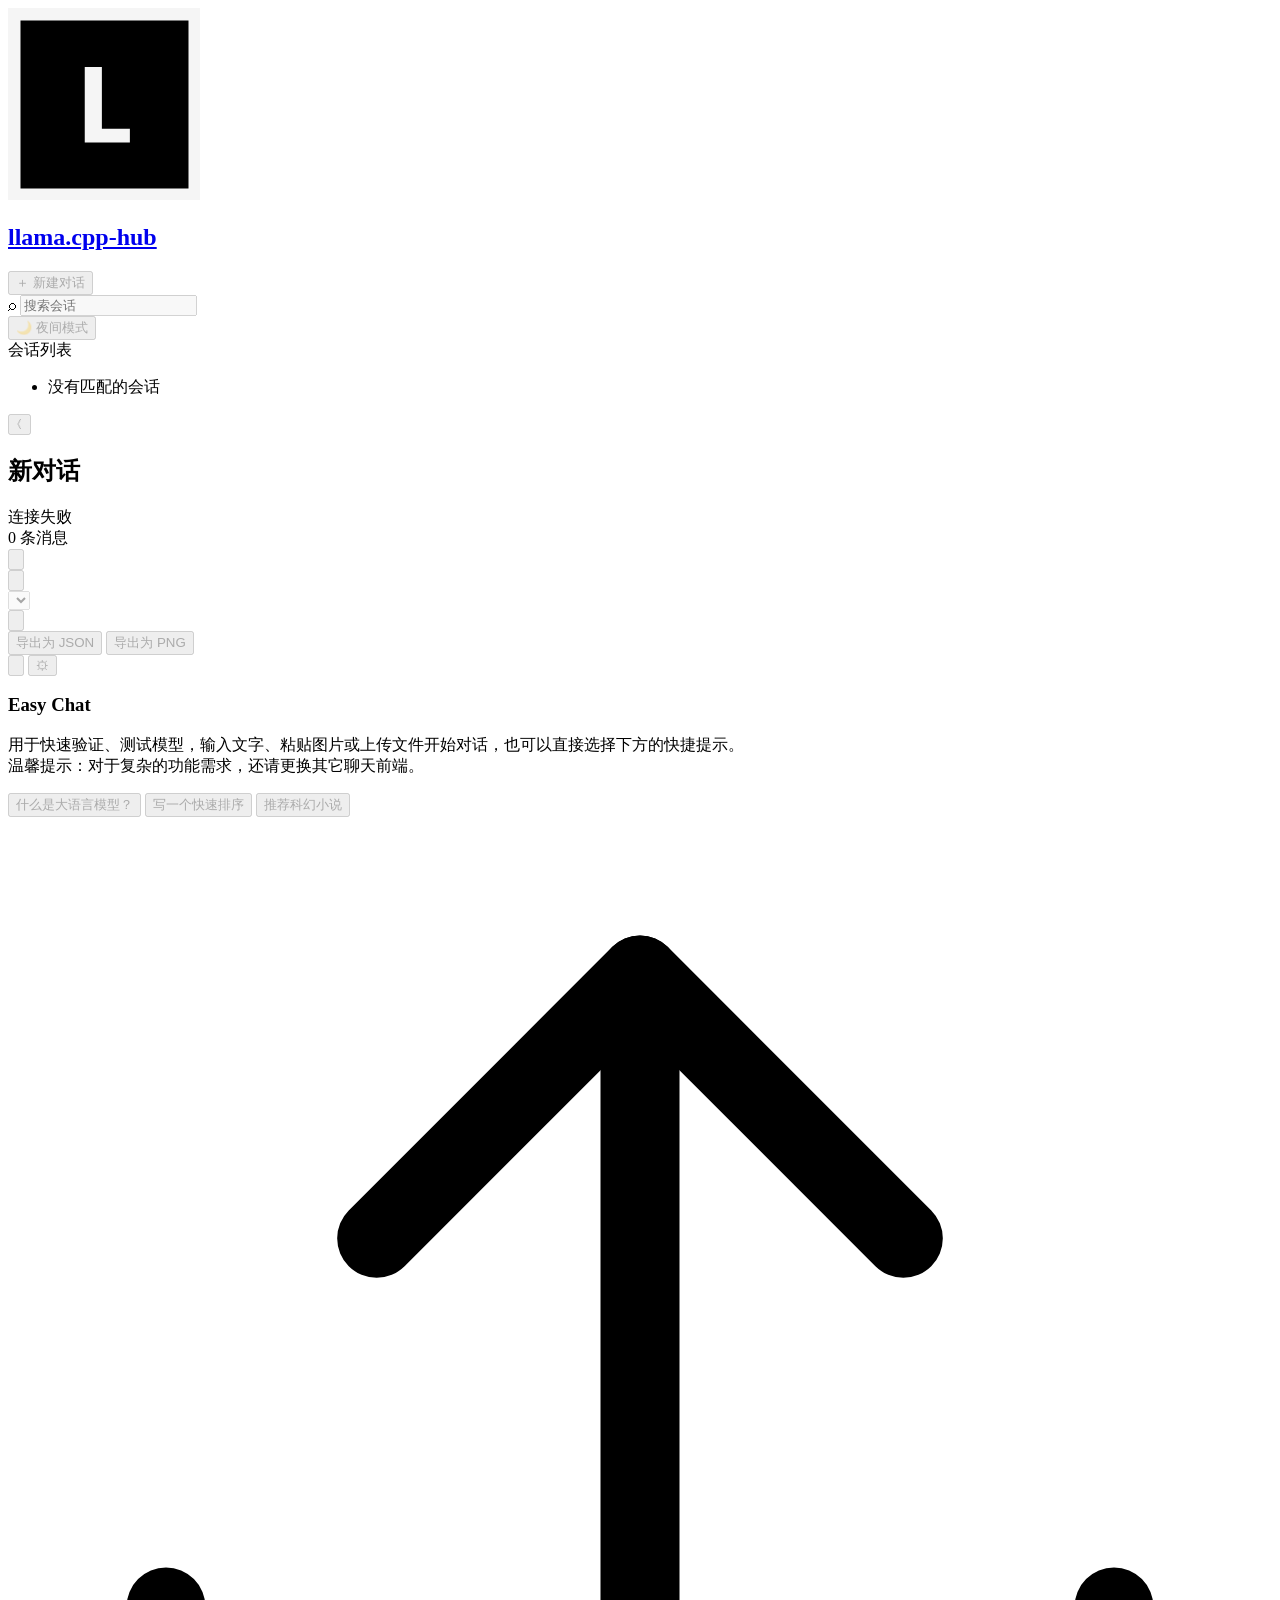
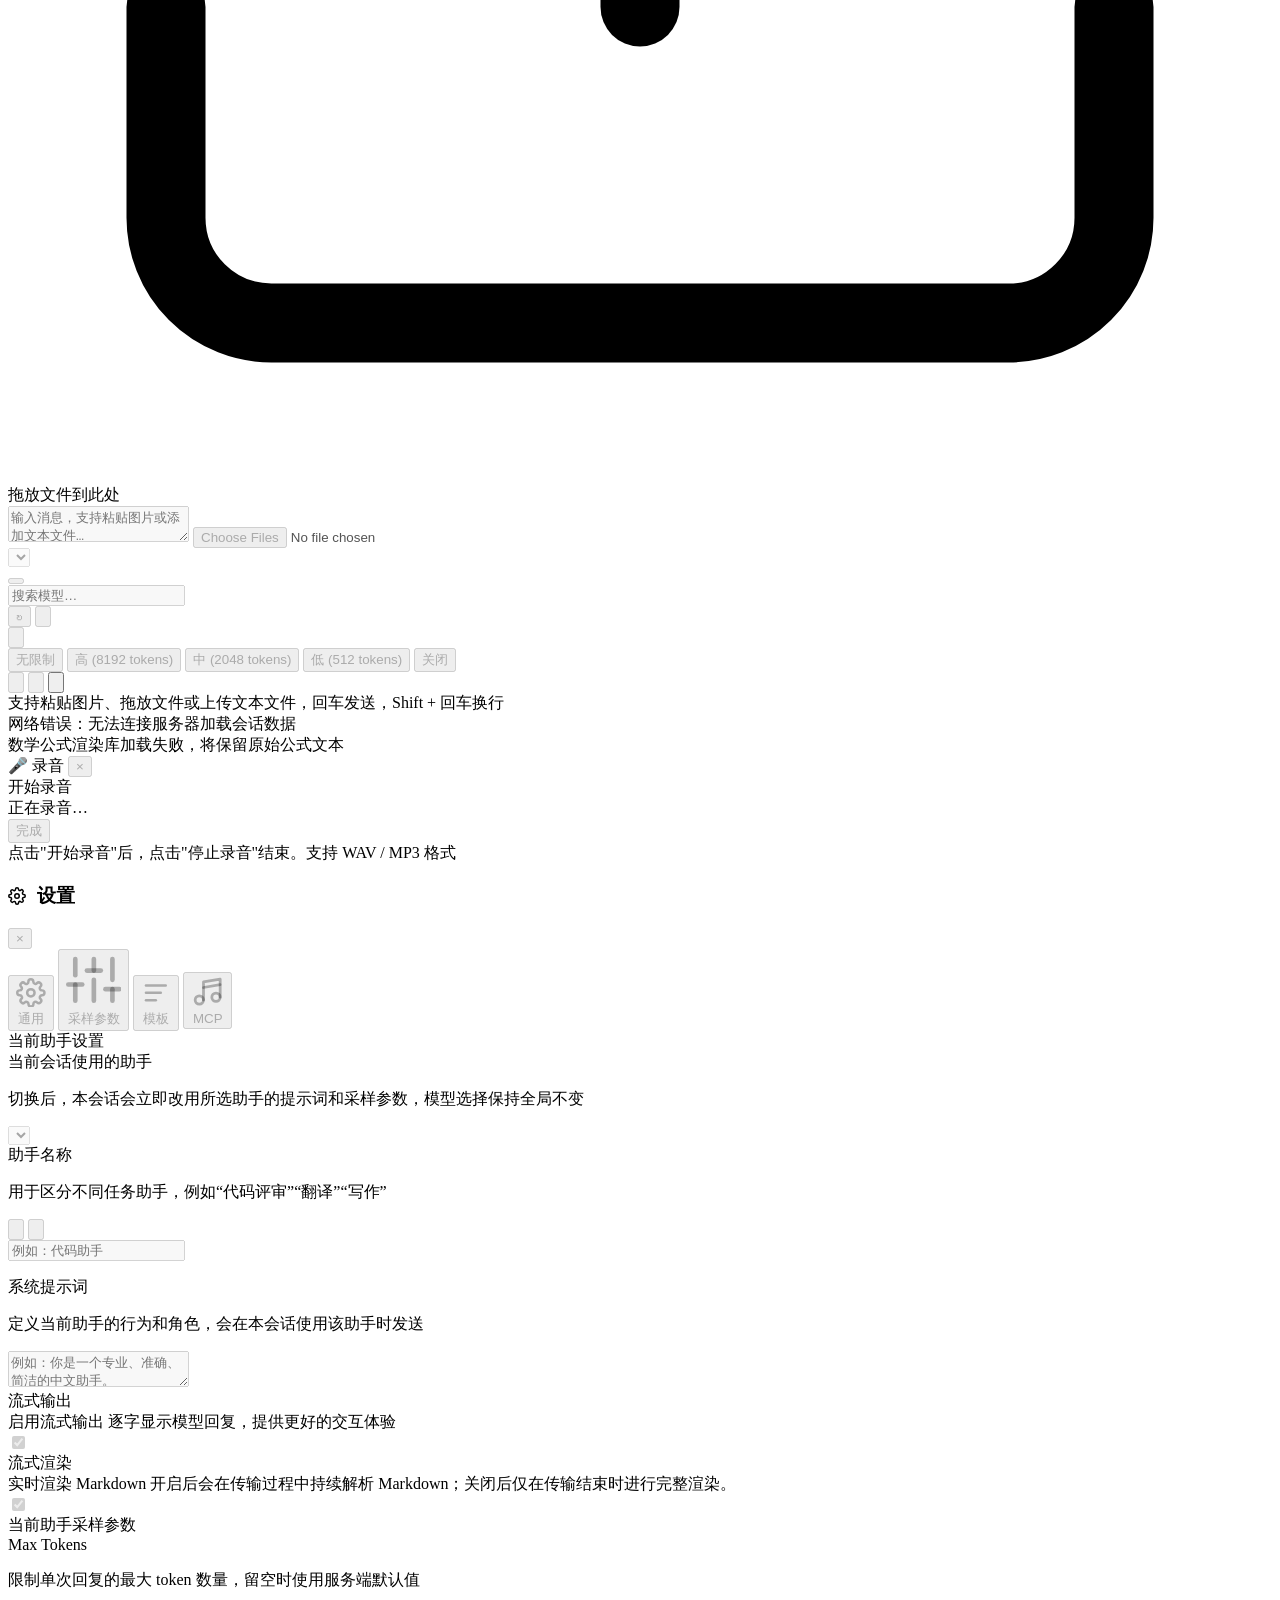
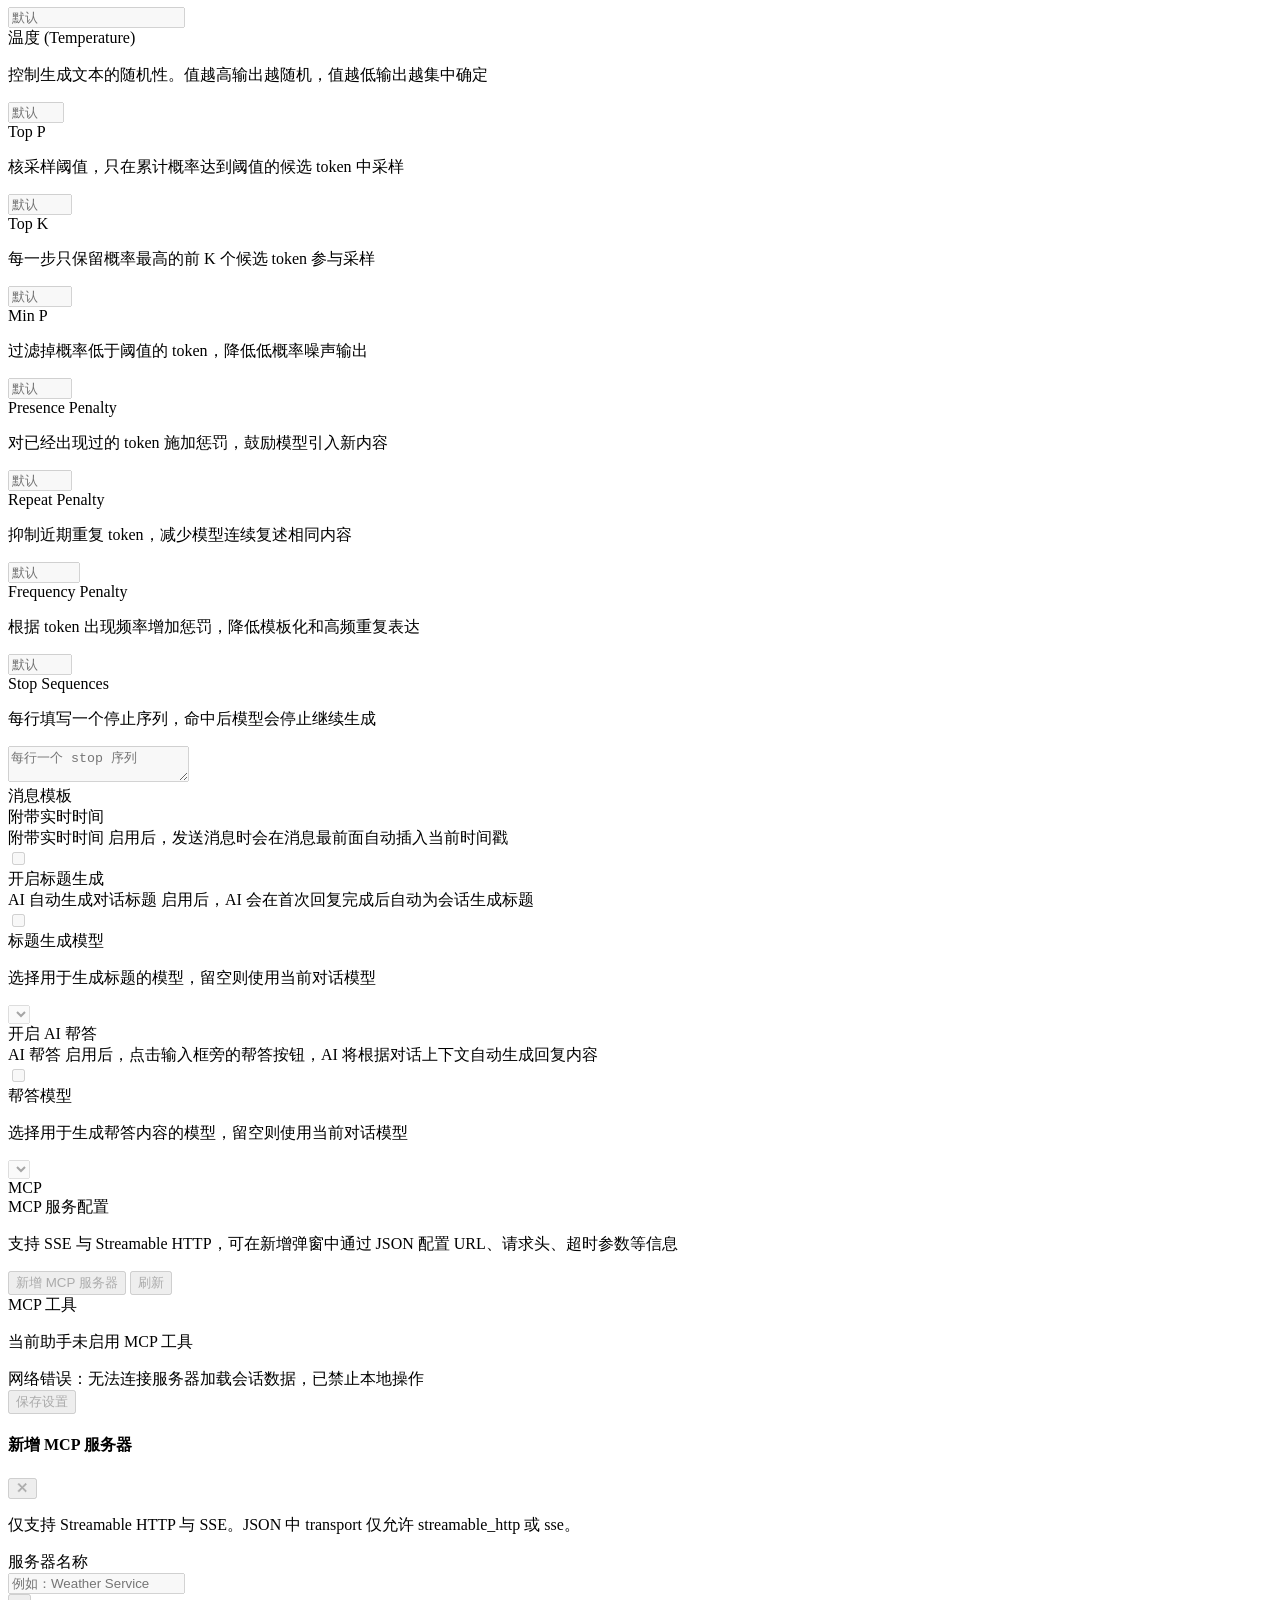
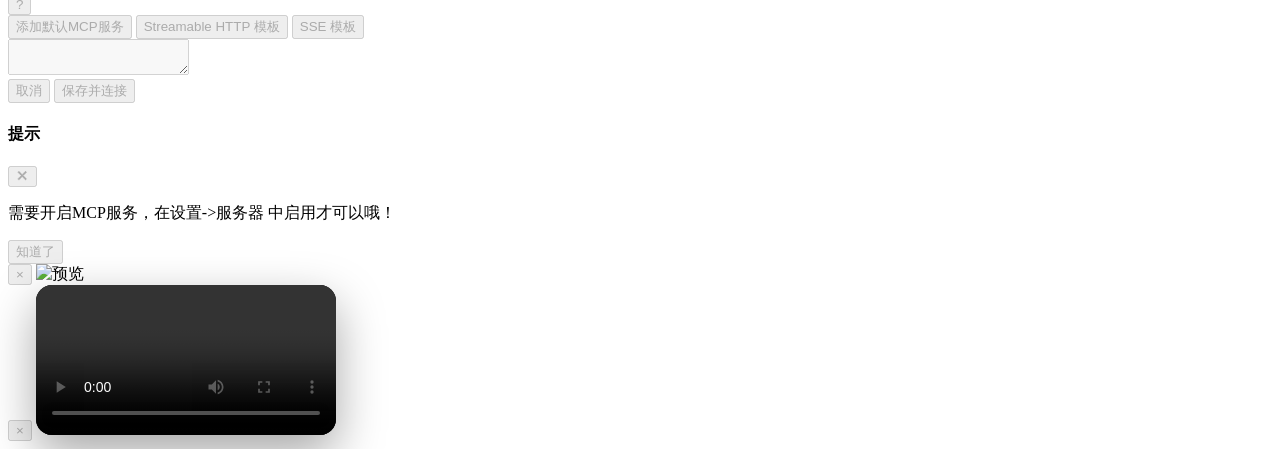
==== commit 5a994f9e: "修复：依然是Easy Chat编辑的BUG" ====
--- a/src/main/resources/web/chat/index.html
+++ b/src/main/resources/web/chat/index.html
@@ -56,6 +56,18 @@
               <path d="M10 9.5h4"/>
             </svg>
           </button>
+          <div id="hwStatWrap" class="menu-wrap hw-stat-wrap">
+            <button id="hwStatBtn" class="ghost-button toolbar-icon-button" type="button" aria-label="硬件状态" aria-haspopup="dialog" aria-expanded="false" title="硬件状态" data-i18n-attr="aria-label,title" data-i18n="page.chat.main.topbar.hardware">
+              <svg viewBox="0 0 24 24" fill="none" stroke="currentColor" stroke-width="2" stroke-linecap="round" stroke-linejoin="round" aria-hidden="true"><rect x="4" y="4" width="16" height="16" rx="2"/><rect x="9" y="9" width="6" height="6"/><line x1="9" y1="2" x2="9" y2="4"/><line x1="15" y1="2" x2="15" y2="4"/><line x1="9" y1="20" x2="9" y2="22"/><line x1="15" y1="20" x2="15" y2="22"/><line x1="20" y1="9" x2="22" y2="9"/><line x1="20" y1="14" x2="22" y2="14"/><line x1="2" y1="9" x2="4" y2="9"/><line x1="2" y1="14" x2="4" y2="14"/></svg>
+            </button>
+            <div id="hwStatPanel" class="hw-stat-panel" role="dialog" aria-hidden="true" aria-label="硬件状态" data-i18n-attr="aria-label" data-i18n="page.chat.main.topbar.hardware">
+              <div class="hw-stat-head">
+                <select id="hwStatNodeSelect" class="hw-stat-node-select" aria-label="选择节点" data-i18n-attr="aria-label" data-i18n="page.chat.main.topbar.hardware_node_select"></select>
+                <span id="hwStatTimestamp" class="hw-stat-timestamp"></span>
+              </div>
+              <div id="hwStatContent" class="hw-stat-content"></div>
+            </div>
+          </div>
           <div id="exportMenuWrap" class="menu-wrap">
             <button id="exportBtn" class="ghost-button toolbar-icon-button" type="button" aria-label="导出对话" aria-haspopup="menu" aria-expanded="false" title="导出对话" data-i18n-attr="aria-label,title" data-i18n="page.chat.main.topbar.export">
               <svg viewBox="0 0 24 24" fill="none" stroke="currentColor" stroke-width="2" stroke-linecap="round" stroke-linejoin="round" aria-hidden="true"><path d="M21 15v4a2 2 0 0 1-2 2H5a2 2 0 0 1-2-2v-4"/><polyline points="7 10 12 15 17 10"/><line x1="12" y1="15" x2="12" y2="3"/></svg>
@@ -103,7 +115,15 @@
           <div class="composer-bar">
             <div class="composer-left">
               <select id="conversationAssistantSelect" class="model-select composer-assistant-select" aria-label="当前会话使用的助手" data-i18n-attr="aria-label" data-i18n="page.chat.main.composer.assistant_select"></select>
-              <select id="modelSelect" class="model-select" aria-label="选择模型" data-i18n-attr="aria-label" data-i18n="page.chat.main.composer.model_select"></select>
+              <div id="modelSelectWrap" class="menu-wrap model-select-wrap">
+                <button id="modelSelectBtn" class="model-select" type="button" aria-haspopup="listbox" aria-expanded="false" aria-label="选择模型" data-i18n-attr="aria-label" data-i18n="page.chat.main.composer.model_select"></button>
+                <div id="modelSelectMenu" class="model-menu" role="listbox" aria-hidden="true">
+                  <div class="model-menu-search">
+                    <input id="modelSearchInput" type="text" placeholder="搜索模型…" data-i18n-attr="placeholder" data-i18n="page.chat.main.composer.model_search">
+                  </div>
+                  <div id="modelMenuList" class="model-menu-list"></div>
+                </div>
+              </div>
             </div>
             <div class="composer-right">
               <button id="refreshModelsBtn" class="icon-button" type="button" aria-label="刷新模型" title="刷新模型" data-i18n-attr="aria-label,title" data-i18n="page.chat.main.composer.refresh">↻</button>
@@ -527,6 +547,9 @@
     const EASY_CHAT_DELETE_ENDPOINT = '/api/chat/delete';
     const EASY_CHAT_MESSAGE_UPDATE_ENDPOINT = '/api/chat/message/update';
     const EASY_CHAT_GENERATE_TITLE_ENDPOINT = '/api/chat/generate-title';
+    const NODE_LIST_ENDPOINT = '/api/node/list';
+    const SYSINFO_ENDPOINT = '/api/sys/sysinfo';
+    const HW_REFRESH_INTERVAL_MS = 1000;
     const STATE_REVISION_CONFLICT_CODE = 'STATE_REVISION_CONFLICT';
     const STATE_REVISION_TIMEOUT_MS = 2000;
     const STATE_LOAD_TIMEOUT_MS = 30000;
@@ -590,6 +613,13 @@
 
     let modelCapabilitiesMap = {};
     let modelNodeIdMap = {};
+    let modelOptions = [];
+    let modelSearchTerm = '';
+    let hwNodes = [{ nodeId: '', name: '本机', status: 'ONLINE' }];
+    let hwSelectedNodeId = '';
+    let hwRefreshTimer = 0;
+    let hwFetching = false;
+    let hwNodesLoaded = false;
 
     function stripModelNodeSuffix(modelValue) {
       const rawModel = typeof modelValue === 'string' ? modelValue.trim() : '';
@@ -647,7 +677,17 @@
       messages: document.getElementById('messages'),
       promptInput: document.getElementById('promptInput'),
       draftImageList: document.getElementById('draftImageList'),
-      modelSelect: document.getElementById('modelSelect'),
+      modelSelectWrap: document.getElementById('modelSelectWrap'),
+      modelSelectBtn: document.getElementById('modelSelectBtn'),
+      modelSelectMenu: document.getElementById('modelSelectMenu'),
+      modelMenuList: document.getElementById('modelMenuList'),
+      modelSearchInput: document.getElementById('modelSearchInput'),
+      hwStatWrap: document.getElementById('hwStatWrap'),
+      hwStatBtn: document.getElementById('hwStatBtn'),
+      hwStatPanel: document.getElementById('hwStatPanel'),
+      hwStatNodeSelect: document.getElementById('hwStatNodeSelect'),
+      hwStatTimestamp: document.getElementById('hwStatTimestamp'),
+      hwStatContent: document.getElementById('hwStatContent'),
       exportBtn: document.getElementById('exportBtn'),
       clearBtn: document.getElementById('clearBtn'),
       sendBtn: document.getElementById('sendBtn'),
@@ -1540,6 +1580,31 @@
       return (bytes / (1024 * 1024)).toFixed(1).replace(/\.0$/, '') + window.I18N.t('page.chat.main.misc.megabytes', ' MB');
     }
 
+    function formatBytes(bytes) {
+      const b = Number(bytes || 0);
+      if (!b || b <= 0) return '--';
+      if (b >= 1073741824) return (b / 1073741824).toFixed(1) + ' GB';
+      if (b >= 1048576) return (b / 1048576).toFixed(0) + ' MB';
+      return (b / 1024).toFixed(0) + ' KB';
+    }
+
+    function hwBarClass(pct) {
+      if (pct >= 90) return 'danger';
+      if (pct >= 75) return 'warn';
+      return '';
+    }
+
+    function hwTempClass(tempC) {
+      if (tempC == null) return '';
+      if (tempC >= 80) return 'danger';
+      if (tempC >= 65) return 'warn';
+      return '';
+    }
+
+    function escapeHwText(value) {
+      return escapeHtml(value == null ? '--' : String(value));
+    }
+
     function createMessageTextFileCard(file) {
       const card = document.createElement('div');
       card.className = 'message-file-card';
@@ -1749,6 +1814,94 @@
       if (!textarea) return;
       textarea.style.height = 'auto';
       textarea.style.height = textarea.scrollHeight + 'px';
+    }
+
+    const EDIT_VIEWPORT_MARGIN = 8;
+
+    function getEditViewportBounds() {
+      const container = els.chatScroll;
+      const vvTop = (window.visualViewport && typeof window.visualViewport.offsetTop === 'number')
+        ? window.visualViewport.offsetTop
+        : 0;
+      const vvBottom = (window.visualViewport && typeof window.visualViewport.height === 'number')
+        ? window.visualViewport.height + vvTop
+        : (window.innerHeight || 0);
+      if (!container) {
+        return { top: vvTop, bottom: vvBottom, height: Math.max(0, vvBottom - vvTop) };
+      }
+      const cr = container.getBoundingClientRect();
+      const top = Math.max(cr.top, vvTop);
+      const bottom = Math.min(cr.bottom, vvBottom);
+      return { top, bottom, height: Math.max(0, bottom - top) };
+    }
+
+    function measureEditReserve(textarea) {
+      const editWrap = textarea.closest('.message-edit');
+      const bubble = textarea.closest('.message-bubble, .message, [data-message-bubble]') || editWrap;
+      let reserve = 16;
+      const editWrapRect = editWrap && editWrap.isConnected ? editWrap.getBoundingClientRect() : null;
+      if (editWrapRect) {
+        reserve += (editWrapRect.height - textarea.getBoundingClientRect().height);
+      }
+      if (bubble && bubble !== editWrap) {
+        const bubbleRect = bubble.getBoundingClientRect();
+        const editWrapRect2 = editWrapRect || editWrap.getBoundingClientRect();
+        reserve += Math.max(0, editWrapRect2.top - bubbleRect.top);
+      }
+      return reserve;
+    }
+
+    function fitEditInputToViewport(textarea) {
+      if (!textarea || !textarea.isConnected) return;
+      const bounds = getEditViewportBounds();
+      if (!bounds.height) return;
+      const reserve = measureEditReserve(textarea);
+      const maxH = Math.max(80, bounds.height - reserve - EDIT_VIEWPORT_MARGIN);
+      textarea.style.maxHeight = maxH + 'px';
+      const scrollH = textarea.scrollHeight;
+      textarea.style.height = 'auto';
+      textarea.style.height = Math.min(scrollH, maxH) + 'px';
+    }
+
+    function scrollEditBlockIntoView(textarea) {
+      if (!textarea || !textarea.isConnected) return;
+      const container = els.chatScroll;
+      if (!container) return;
+      const bounds = getEditViewportBounds();
+      if (!bounds.height) return;
+      const target = textarea.closest('.message-edit') || textarea;
+      const rect = target.getBoundingClientRect();
+      const overflowBottom = rect.bottom - (bounds.bottom - EDIT_VIEWPORT_MARGIN);
+      const overflowTop = (bounds.top + EDIT_VIEWPORT_MARGIN) - rect.top;
+      if (overflowBottom > 0) {
+        container.scrollTop += overflowBottom;
+        if (overflowTop > 0) {
+          container.scrollTop -= overflowTop;
+        }
+      } else if (overflowTop > 0) {
+        container.scrollTop -= overflowTop;
+      }
+    }
+
+    let editViewportHandler = null;
+    function attachEditViewportListeners(textarea) {
+      detachEditViewportListeners();
+      if (!textarea || !window.visualViewport) return;
+      editViewportHandler = () => {
+        fitEditInputToViewport(textarea);
+        scrollEditBlockIntoView(textarea);
+      };
+      window.visualViewport.addEventListener('resize', editViewportHandler);
+      window.visualViewport.addEventListener('scroll', editViewportHandler);
+    }
+    function detachEditViewportListeners() {
+      if (!editViewportHandler || !window.visualViewport) {
+        editViewportHandler = null;
+        return;
+      }
+      window.visualViewport.removeEventListener('resize', editViewportHandler);
+      window.visualViewport.removeEventListener('scroll', editViewportHandler);
+      editViewportHandler = null;
     }
 
     function syncSendButtonState() {
@@ -2379,18 +2532,81 @@
 
     function syncModelSelectControl() {
       const value = typeof state.model === 'string' ? state.model : '';
-      const tempOption = els.modelSelect.querySelector('option[data-temp-model="true"]');
-      if (tempOption) {
-        tempOption.remove();
-      }
-      if (value && !Array.from(els.modelSelect.options).some(option => option.value === value)) {
-        const option = document.createElement('option');
-        option.value = value;
-        option.textContent = value + window.I18N.t('page.chat.main.misc.current_model', ' (当前模型)');
-        option.dataset.tempModel = 'true';
-        els.modelSelect.insertBefore(option, els.modelSelect.firstChild);
-      }
-      els.modelSelect.value = value;
+      if (els.modelSelectBtn) {
+        els.modelSelectBtn.innerHTML = '';
+        const opt = findModelOption(value);
+        const label = document.createElement('span');
+        label.className = 'model-select-label';
+        if (opt && !opt.isEmpty) {
+          label.textContent = opt.label;
+        } else if (value) {
+          label.textContent = value + window.I18N.t('page.chat.main.misc.current_model', ' (当前模型)');
+        } else {
+          label.textContent = window.I18N.t('page.chat.main.composer.model_select', '选择模型');
+        }
+        const dot = document.createElement('span');
+        dot.className = 'model-status-dot' + (opt && opt.statusLoaded ? ' loaded' : '');
+        const caret = document.createElement('span');
+        caret.className = 'model-select-caret';
+        caret.textContent = '▾';
+        els.modelSelectBtn.appendChild(label);
+        els.modelSelectBtn.appendChild(dot);
+        els.modelSelectBtn.appendChild(caret);
+      }
+      const activeItems = els.modelMenuList ? els.modelMenuList.querySelectorAll('.model-menu-item') : [];
+      activeItems.forEach(item => {
+        const isActive = item.dataset.value === value;
+        item.classList.toggle('active', isActive);
+        item.setAttribute('aria-selected', isActive ? 'true' : 'false');
+      });
+      populateSettingsModelSelects();
+    }
+
+    function populateSettingsModelSelects() {
+      if (els.titleGenModelSelect) {
+        const currentVal = state.titleGenModel || '';
+        els.titleGenModelSelect.innerHTML = '';
+        const defaultOpt = document.createElement('option');
+        defaultOpt.value = '';
+        defaultOpt.textContent = window.I18N.t('page.chat.main.settings.templates.title_gen_model_default', '使用当前对话模型');
+        els.titleGenModelSelect.appendChild(defaultOpt);
+        for (const opt of modelOptions) {
+          if (opt.isEmpty) continue;
+          const clone = document.createElement('option');
+          clone.value = opt.value;
+          clone.textContent = opt.label;
+          els.titleGenModelSelect.appendChild(clone);
+        }
+        if (currentVal && !Array.from(els.titleGenModelSelect.options).some(o => o.value === currentVal)) {
+          const opt = document.createElement('option');
+          opt.value = currentVal;
+          opt.textContent = currentVal;
+          els.titleGenModelSelect.insertBefore(opt, els.titleGenModelSelect.firstChild.nextSibling);
+        }
+        els.titleGenModelSelect.value = currentVal;
+      }
+      if (els.autoReplyModelSelect) {
+        const autoReplyVal = state.autoReplyModel || '';
+        els.autoReplyModelSelect.innerHTML = '';
+        const autoReplyDefaultOpt = document.createElement('option');
+        autoReplyDefaultOpt.value = '';
+        autoReplyDefaultOpt.textContent = window.I18N.t('page.chat.main.settings.templates.auto_reply_model_default', '使用当前对话模型');
+        els.autoReplyModelSelect.appendChild(autoReplyDefaultOpt);
+        for (const opt of modelOptions) {
+          if (opt.isEmpty) continue;
+          const clone = document.createElement('option');
+          clone.value = opt.value;
+          clone.textContent = opt.label;
+          els.autoReplyModelSelect.appendChild(clone);
+        }
+        if (autoReplyVal && !Array.from(els.autoReplyModelSelect.options).some(o => o.value === autoReplyVal)) {
+          const opt = document.createElement('option');
+          opt.value = autoReplyVal;
+          opt.textContent = autoReplyVal;
+          els.autoReplyModelSelect.insertBefore(opt, els.autoReplyModelSelect.firstChild.nextSibling);
+        }
+        els.autoReplyModelSelect.value = autoReplyVal;
+      }
     }
 
     function syncRuntimeStateFromCurrentAssistant() {
@@ -3022,49 +3238,8 @@
       els.streamRenderToggle.checked = !!state.streamRender;
       if (els.timestampToggle) els.timestampToggle.checked = !!state.enableTimestamp;
       if (els.titleGenToggle) els.titleGenToggle.checked = !!state.enableTitleGen;
-      if (els.titleGenModelSelect) {
-        const currentVal = state.titleGenModel || '';
-        els.titleGenModelSelect.innerHTML = '';
-        const defaultOpt = document.createElement('option');
-        defaultOpt.value = '';
-        defaultOpt.textContent = window.I18N.t('page.chat.main.settings.templates.title_gen_model_default', '使用当前对话模型');
-        els.titleGenModelSelect.appendChild(defaultOpt);
-        for (const opt of els.modelSelect.options) {
-          const clone = document.createElement('option');
-          clone.value = opt.value;
-          clone.textContent = opt.textContent;
-          els.titleGenModelSelect.appendChild(clone);
-        }
-        if (currentVal && !Array.from(els.titleGenModelSelect.options).some(o => o.value === currentVal)) {
-          const opt = document.createElement('option');
-          opt.value = currentVal;
-          opt.textContent = currentVal;
-          els.titleGenModelSelect.insertBefore(opt, els.titleGenModelSelect.firstChild.nextSibling);
-        }
-        els.titleGenModelSelect.value = currentVal;
-      }
+      populateSettingsModelSelects();
       if (els.autoReplyToggle) els.autoReplyToggle.checked = !!state.enableAutoReply;
-      if (els.autoReplyModelSelect) {
-        const autoReplyVal = state.autoReplyModel || '';
-        els.autoReplyModelSelect.innerHTML = '';
-        const autoReplyDefaultOpt = document.createElement('option');
-        autoReplyDefaultOpt.value = '';
-        autoReplyDefaultOpt.textContent = window.I18N.t('page.chat.main.settings.templates.auto_reply_model_default', '使用当前对话模型');
-        els.autoReplyModelSelect.appendChild(autoReplyDefaultOpt);
-        for (const opt of els.modelSelect.options) {
-          const clone = document.createElement('option');
-          clone.value = opt.value;
-          clone.textContent = opt.textContent;
-          els.autoReplyModelSelect.appendChild(clone);
-        }
-        if (autoReplyVal && !Array.from(els.autoReplyModelSelect.options).some(o => o.value === autoReplyVal)) {
-          const opt = document.createElement('option');
-          opt.value = autoReplyVal;
-          opt.textContent = autoReplyVal;
-          els.autoReplyModelSelect.insertBefore(opt, els.autoReplyModelSelect.firstChild.nextSibling);
-        }
-        els.autoReplyModelSelect.value = autoReplyVal;
-      }
       els.systemPromptInput.value = state.systemPrompt;
       resizeSystemPromptInput();
       els.searchInput.value = state.search;
@@ -3166,6 +3341,550 @@
         return;
       }
       closeThinkingMenu();
+    }
+
+    function findModelOption(value) {
+      if (!value) return null;
+      return modelOptions.find(opt => opt.value === value) || null;
+    }
+
+    function getFilteredModelOptions() {
+      const term = modelSearchTerm.trim().toLowerCase();
+      if (!term) return modelOptions;
+      return modelOptions.filter(opt => {
+        if (opt.isEmpty) return false;
+        const id = String(opt.id || '').toLowerCase();
+        const node = String(opt.nodeName || '').toLowerCase();
+        const label = String(opt.label || '').toLowerCase();
+        return id.includes(term) || node.includes(term) || label.includes(term);
+      });
+    }
+
+    function createModelMenuItem(opt, isCurrent, isTemp) {
+      const item = document.createElement('button');
+      item.type = 'button';
+      item.className = 'model-menu-item';
+      item.setAttribute('role', 'option');
+      item.dataset.value = opt.value;
+      if (isCurrent) {
+        item.classList.add('active');
+        item.setAttribute('aria-selected', 'true');
+      } else {
+        item.setAttribute('aria-selected', 'false');
+      }
+      if (opt.isEmpty || isTemp) {
+        item.disabled = !!opt.isEmpty;
+      }
+
+      const left = document.createElement('span');
+      left.className = 'model-menu-item-left';
+
+      const name = document.createElement('span');
+      name.className = 'model-menu-name';
+      name.textContent = isTemp
+        ? opt.label + window.I18N.t('page.chat.main.misc.current_model', ' (当前模型)')
+        : opt.label;
+
+      left.appendChild(name);
+      if (!isTemp && !opt.isEmpty && opt.nodeName) {
+        const node = document.createElement('span');
+        node.className = 'model-menu-node';
+        node.textContent = opt.nodeName;
+        left.appendChild(node);
+      }
+
+      const right = document.createElement('span');
+      right.className = 'model-menu-item-right';
+
+      const dot = document.createElement('span');
+      dot.className = 'model-status-dot' + (opt.statusLoaded ? ' loaded' : '');
+      right.appendChild(dot);
+
+      const check = document.createElement('span');
+      check.className = 'model-menu-check';
+      check.textContent = '✓';
+      check.setAttribute('aria-hidden', 'true');
+      right.appendChild(check);
+
+      item.appendChild(left);
+      item.appendChild(right);
+      return item;
+    }
+
+    function renderModelMenu() {
+      if (!els.modelMenuList) return;
+      els.modelMenuList.innerHTML = '';
+
+      const filtered = getFilteredModelOptions();
+      const term = modelSearchTerm.trim().toLowerCase();
+
+      if (!filtered.length) {
+        const empty = document.createElement('div');
+        empty.className = 'model-menu-empty';
+        empty.textContent = window.I18N.t('page.chat.main.status.no_models', '当前未发现可用模型');
+        els.modelMenuList.appendChild(empty);
+        return;
+      }
+
+      if (filtered.length === 1 && filtered[0].isEmpty) {
+        const item = createModelMenuItem(filtered[0], false, false);
+        els.modelMenuList.appendChild(item);
+        return;
+      }
+
+      const current = state.model;
+      const hasCurrentInList = modelOptions.some(opt => opt.value === current);
+      const showTempCurrent = current && !hasCurrentInList && !term;
+
+      if (showTempCurrent) {
+        const tempOpt = {
+          value: current,
+          id: current,
+          nodeId: '',
+          nodeName: '',
+          label: current,
+          statusLoaded: false
+        };
+        const tempItem = createModelMenuItem(tempOpt, true, true);
+        els.modelMenuList.appendChild(tempItem);
+      }
+
+      if (term) {
+        for (const opt of filtered) {
+          if (opt.isEmpty) continue;
+          const isCurrent = opt.value === current;
+          els.modelMenuList.appendChild(createModelMenuItem(opt, isCurrent, false));
+        }
+        return;
+      }
+
+      const loaded = filtered.filter(opt => !opt.isEmpty && opt.statusLoaded);
+      const unloaded = filtered.filter(opt => !opt.isEmpty && !opt.statusLoaded);
+
+      if (loaded.length) {
+        const label = document.createElement('div');
+        label.className = 'model-menu-group';
+        label.textContent = window.I18N.t('page.chat.main.composer.model_group_loaded', '已加载');
+        els.modelMenuList.appendChild(label);
+        for (const opt of loaded) {
+          els.modelMenuList.appendChild(createModelMenuItem(opt, opt.value === current, false));
+        }
+      }
+      if (unloaded.length) {
+        const label = document.createElement('div');
+        label.className = 'model-menu-group';
+        label.textContent = window.I18N.t('page.chat.main.composer.model_group_unloaded', '未加载');
+        els.modelMenuList.appendChild(label);
+        for (const opt of unloaded) {
+          els.modelMenuList.appendChild(createModelMenuItem(opt, opt.value === current, false));
+        }
+      }
+    }
+
+    function openModelMenu() {
+      if (!els.modelSelectMenu || !els.modelSelectBtn) return;
+      closeThinkingMenu();
+      closeExportMenu();
+      renderModelMenu();
+      els.modelSelectMenu.classList.add('open');
+      els.modelSelectMenu.setAttribute('aria-hidden', 'false');
+      els.modelSelectBtn.setAttribute('aria-expanded', 'true');
+      if (els.modelSearchInput) {
+        els.modelSearchInput.value = modelSearchTerm;
+        requestAnimationFrame(() => els.modelSearchInput.focus());
+      }
+    }
+
+    function closeModelMenu() {
+      if (!els.modelSelectMenu || !els.modelSelectBtn) return;
+      const active = document.activeElement;
+      if (active && els.modelSelectMenu.contains(active)) {
+        els.modelSelectBtn.focus();
+      }
+      els.modelSelectMenu.classList.remove('open');
+      els.modelSelectMenu.setAttribute('aria-hidden', 'true');
+      els.modelSelectBtn.setAttribute('aria-expanded', 'false');
+    }
+
+    function toggleModelMenu() {
+      if (!els.modelSelectMenu?.classList.contains('open')) {
+        openModelMenu();
+        return;
+      }
+      closeModelMenu();
+    }
+
+    function selectModel(value) {
+      const previous = state.model;
+      const opt = findModelOption(value);
+      if (!opt || opt.isEmpty) return;
+      state.model = opt.value;
+      syncCurrentAssistantFromRuntimeState();
+      syncSettingsInputs();
+      syncModelSelectControl();
+      syncMicRecorderButton();
+      closeModelMenu();
+      if (state.model !== previous) {
+        persistState();
+      }
+    }
+
+    async function loadHwNodes() {
+      try {
+        const json = await fetchJson(NODE_LIST_ENDPOINT, { method: 'GET', headers: getHeaders() });
+        const remote = json && json.success && Array.isArray(json.data) ? json.data : [];
+        const nodes = [{ nodeId: '', name: window.I18N.t('page.chat.main.hardware.node_local', '本机'), status: 'ONLINE' }];
+        for (const n of remote) {
+          if (!n || !n.nodeId || n.nodeId === 'local') continue;
+          if (n.status !== 'ONLINE') continue;
+          nodes.push({ nodeId: n.nodeId, name: n.name || n.nodeId, status: n.status });
+        }
+        hwNodes = nodes;
+      } catch (e) {
+        hwNodes = [{ nodeId: '', name: window.I18N.t('page.chat.main.hardware.node_local', '本机'), status: 'ONLINE' }];
+        showToast('error', window.I18N.t('page.chat.main.hardware.nodes_load_failed', '节点列表加载失败'));
+      }
+      hwNodesLoaded = true;
+      renderHwNodeSelect();
+    }
+
+    function renderHwNodeSelect() {
+      if (!els.hwStatNodeSelect) return;
+      const prev = hwSelectedNodeId;
+      els.hwStatNodeSelect.innerHTML = '';
+      for (const n of hwNodes) {
+        const opt = document.createElement('option');
+        opt.value = n.nodeId;
+        opt.textContent = n.name;
+        els.hwStatNodeSelect.appendChild(opt);
+      }
+      const stillExists = hwNodes.some(n => n.nodeId === prev);
+      hwSelectedNodeId = stillExists ? prev : (hwNodes[0] ? hwNodes[0].nodeId : '');
+      els.hwStatNodeSelect.value = hwSelectedNodeId;
+    }
+
+    async function openHwStatPanel() {
+      if (!els.hwStatPanel || !els.hwStatBtn) return;
+      closeThinkingMenu();
+      closeExportMenu();
+      closeModelMenu();
+      els.hwStatPanel.classList.add('open');
+      els.hwStatPanel.setAttribute('aria-hidden', 'false');
+      els.hwStatBtn.setAttribute('aria-expanded', 'true');
+      renderHwLoading();
+      if (!hwNodesLoaded) {
+        await loadHwNodes();
+      } else {
+        renderHwNodeSelect();
+      }
+      void fetchHwStat();
+      startHwRefreshTimer();
+    }
+
+    function closeHwStatPanel() {
+      if (!els.hwStatPanel || !els.hwStatBtn) return;
+      stopHwRefreshTimer();
+      const active = document.activeElement;
+      if (active && els.hwStatPanel.contains(active)) {
+        els.hwStatBtn.focus();
+      }
+      els.hwStatPanel.classList.remove('open');
+      els.hwStatPanel.setAttribute('aria-hidden', 'true');
+      els.hwStatBtn.setAttribute('aria-expanded', 'false');
+    }
+
+    function toggleHwStatPanel() {
+      if (!els.hwStatPanel?.classList.contains('open')) {
+        openHwStatPanel();
+      } else {
+        closeHwStatPanel();
+      }
+    }
+
+    function startHwRefreshTimer() {
+      stopHwRefreshTimer();
+      hwRefreshTimer = window.setInterval(() => { void fetchHwStat(); }, HW_REFRESH_INTERVAL_MS);
+    }
+
+    function stopHwRefreshTimer() {
+      if (hwRefreshTimer) {
+        clearInterval(hwRefreshTimer);
+        hwRefreshTimer = 0;
+      }
+    }
+
+    function onHwNodeChange() {
+      hwSelectedNodeId = els.hwStatNodeSelect ? els.hwStatNodeSelect.value : '';
+      renderHwLoading();
+      void fetchHwStat();
+    }
+
+    async function fetchHwStat() {
+      if (hwFetching) return;
+      hwFetching = true;
+      try {
+        const nodeId = hwSelectedNodeId || '';
+        const url = SYSINFO_ENDPOINT + (nodeId ? '?nodeId=' + encodeURIComponent(nodeId) : '');
+        const json = await fetchJson(url, { headers: getHeaders() });
+        renderHwStat(json);
+      } catch (e) {
+        renderHwError(e && e.message ? e.message : window.I18N.t('page.chat.main.hardware.status_load_failed', '加载失败'));
+      } finally {
+        hwFetching = false;
+      }
+    }
+
+    function renderHwLoading() {
+      if (!els.hwStatContent) return;
+      els.hwStatContent.innerHTML = '';
+      const el = document.createElement('div');
+      el.className = 'hw-stat-empty';
+      el.textContent = window.I18N.t('page.chat.main.hardware.status_loading', '加载中…');
+      els.hwStatContent.appendChild(el);
+      if (els.hwStatTimestamp) els.hwStatTimestamp.textContent = '';
+    }
+
+    function renderHwError(msg) {
+      if (!els.hwStatContent) return;
+      els.hwStatContent.innerHTML = '';
+      const el = document.createElement('div');
+      el.className = 'hw-stat-error';
+      el.textContent = msg || window.I18N.t('page.chat.main.hardware.status_load_failed', '加载失败');
+      els.hwStatContent.appendChild(el);
+      if (els.hwStatTimestamp) els.hwStatTimestamp.textContent = '';
+    }
+
+    function buildHwRow(label, valueText, valueClass) {
+      const row = document.createElement('div');
+      row.className = 'hw-stat-row';
+      const labelEl = document.createElement('span');
+      labelEl.className = 'hw-stat-label';
+      labelEl.textContent = label;
+      const valueEl = document.createElement('span');
+      valueEl.className = 'hw-stat-value' + (valueClass ? ' ' + valueClass : '');
+      valueEl.textContent = valueText;
+      row.appendChild(labelEl);
+      row.appendChild(valueEl);
+      return row;
+    }
+
+    function buildHwBar(usedBytes, totalBytes) {
+      const used = Math.max(0, Number(usedBytes || 0));
+      const total = Math.max(0, Number(totalBytes || 0));
+      const pct = total > 0 ? Math.min(100, (used / total) * 100) : 0;
+      const wrap = document.createElement('div');
+      const bar = document.createElement('div');
+      bar.className = 'hw-stat-bar';
+      const fill = document.createElement('div');
+      fill.className = 'hw-stat-bar-fill ' + hwBarClass(pct);
+      fill.style.width = pct + '%';
+      bar.appendChild(fill);
+      wrap.appendChild(bar);
+      const meta = document.createElement('div');
+      meta.className = 'hw-stat-bar-row';
+      const left = document.createElement('span');
+      left.textContent = formatBytes(used) + ' / ' + formatBytes(total);
+      const right = document.createElement('span');
+      right.textContent = Math.round(pct) + '%';
+      meta.appendChild(left);
+      meta.appendChild(right);
+      wrap.appendChild(meta);
+      return wrap;
+    }
+
+    function renderMemorySection(mem) {
+      const section = document.createElement('div');
+      section.className = 'hw-stat-section';
+      const title = document.createElement('div');
+      title.className = 'hw-stat-section-title';
+      title.textContent = window.I18N.t('page.chat.main.hardware.section_memory', '内存');
+      section.appendChild(title);
+      const total = Number(mem?.total_bytes || 0);
+      const used = Number(mem?.used_bytes || 0);
+      section.appendChild(buildHwBar(used, total));
+      const swapTotal = Number(mem?.swap_total_bytes || 0);
+      const swapUsed = Number(mem?.swap_used_bytes || 0);
+      if (swapTotal > 0) {
+        section.appendChild(buildHwRow(
+          window.I18N.t('page.chat.main.hardware.row_swap', '交换分区'),
+          formatBytes(swapUsed) + ' / ' + formatBytes(swapTotal)
+        ));
+      }
+      return section;
+    }
+
+    function renderCpuSection(cpu) {
+      if (!cpu) return null;
+      const section = document.createElement('div');
+      section.className = 'hw-stat-section';
+      const title = document.createElement('div');
+      title.className = 'hw-stat-section-title';
+      title.textContent = window.I18N.t('page.chat.main.hardware.section_cpu', 'CPU');
+      section.appendChild(title);
+      const name = cpu.name || '--';
+      section.appendChild(buildHwRow(
+        window.I18N.t('page.chat.main.hardware.row_model', '型号'),
+        name
+      ));
+      const cores = cpu.cores != null ? String(cpu.cores) : '--';
+      const threads = cpu.threads != null ? String(cpu.threads) : '--';
+      section.appendChild(buildHwRow(
+        window.I18N.t('page.chat.main.hardware.row_cores_threads', '核心 / 线程'),
+        cores + ' / ' + threads
+      ));
+      const freqMax = Number(cpu.freq_max_mhz || 0);
+      if (freqMax > 0) {
+        section.appendChild(buildHwRow(
+          window.I18N.t('page.chat.main.hardware.row_freq_max', '最大频率'),
+          (freqMax / 1000).toFixed(2) + ' GHz'
+        ));
+      }
+      return section;
+    }
+
+    function renderGpuSection(devices) {
+      const section = document.createElement('div');
+      section.className = 'hw-stat-section';
+      const title = document.createElement('div');
+      title.className = 'hw-stat-section-title';
+      title.textContent = window.I18N.t('page.chat.main.hardware.section_gpu', 'GPU');
+      section.appendChild(title);
+      const list = Array.isArray(devices) ? devices : [];
+      if (!list.length) {
+        const empty = document.createElement('div');
+        empty.className = 'hw-stat-empty';
+        empty.textContent = window.I18N.t('page.chat.main.hardware.status_no_gpu', '未检测到 GPU');
+        section.appendChild(empty);
+        return section;
+      }
+      for (const gpu of list) {
+        const card = document.createElement('div');
+        card.className = 'hw-stat-gpu';
+        const head = document.createElement('div');
+        head.className = 'hw-stat-gpu-head';
+        const name = document.createElement('span');
+        name.className = 'hw-stat-gpu-name';
+        name.textContent = gpu?.name || '--';
+        head.appendChild(name);
+        if (gpu?.type) {
+          const typeTag = document.createElement('span');
+          typeTag.className = 'hw-stat-tag';
+          typeTag.textContent = gpu.type;
+          head.appendChild(typeTag);
+        }
+        if (gpu?.vendor) {
+          const vendorTag = document.createElement('span');
+          vendorTag.className = 'hw-stat-tag';
+          vendorTag.textContent = gpu.vendor;
+          head.appendChild(vendorTag);
+        }
+        card.appendChild(head);
+
+        const sensors = gpu?.sensors || {};
+        const tempC = sensors.temperature_celsius;
+        if (tempC != null) {
+          card.appendChild(buildHwRow(
+            window.I18N.t('page.chat.main.hardware.row_temp', '温度'),
+            tempC + ' °C',
+            hwTempClass(tempC)
+          ));
+        }
+        const util = sensors.utilization_gpu_pct;
+        if (util != null) {
+          card.appendChild(buildHwRow(
+            window.I18N.t('page.chat.main.hardware.row_util', '利用率'),
+            util + ' %'
+          ));
+        }
+        if (sensors.core_clock_mhz != null && sensors.core_clock_mhz > 0) {
+          card.appendChild(buildHwRow(
+            window.I18N.t('page.chat.main.hardware.row_core_clock', '核心频率'),
+            sensors.core_clock_mhz + ' MHz'
+          ));
+        }
+        if (sensors.memory_clock_mhz != null && sensors.memory_clock_mhz > 0) {
+          card.appendChild(buildHwRow(
+            window.I18N.t('page.chat.main.hardware.row_mem_clock', '显存频率'),
+            sensors.memory_clock_mhz + ' MHz'
+          ));
+        }
+        const vramUsed = sensors.memory_used_bytes;
+        const vramTotal = sensors.memory_total_bytes;
+        const dedicatedVram = gpu?.memory?.dedicated_vram_bytes;
+        if (vramTotal != null && vramTotal > 0) {
+          const vramLabel = document.createElement('div');
+          vramLabel.className = 'hw-stat-label';
+          vramLabel.style.fontSize = '11px';
+          vramLabel.style.marginTop = '2px';
+          vramLabel.textContent = window.I18N.t('page.chat.main.hardware.row_vram', '显存');
+          card.appendChild(vramLabel);
+          card.appendChild(buildHwBar(vramUsed || 0, vramTotal));
+        } else if (dedicatedVram != null && dedicatedVram > 0) {
+          card.appendChild(buildHwRow(
+            window.I18N.t('page.chat.main.hardware.row_vram', '显存'),
+            formatBytes(dedicatedVram)
+          ));
+        }
+        section.appendChild(card);
+      }
+      return section;
+    }
+
+    function renderJvmSection(jvm) {
+      if (!jvm) return null;
+      const section = document.createElement('div');
+      section.className = 'hw-stat-section';
+      const title = document.createElement('div');
+      title.className = 'hw-stat-section-title';
+      title.textContent = window.I18N.t('page.chat.main.hardware.section_jvm', 'JVM');
+      section.appendChild(title);
+      const name = jvm.name || jvm.javaVersion || '--';
+      section.appendChild(buildHwRow('JVM', name));
+      const usedMB = Number(jvm.usedMemoryMB || 0);
+      const maxMB = Number(jvm.maxMemoryMB || 0);
+      if (maxMB > 0) {
+        section.appendChild(buildHwRow(
+          window.I18N.t('page.chat.main.hardware.row_jvm_used', 'JVM 内存'),
+          usedMB + ' / ' + maxMB + ' MB'
+        ));
+      }
+      return section;
+    }
+
+    function renderHwStat(json) {
+      if (!els.hwStatContent) return;
+      const top = json && json.data ? json.data : null;
+      if (!json || !json.success || !top) {
+        renderHwError((json && json.error) || window.I18N.t('page.chat.main.hardware.status_load_failed', '加载失败'));
+        return;
+      }
+      if (top.available === false || top.error) {
+        renderHwError(top.error || window.I18N.t('page.chat.main.hardware.status_load_failed', '加载失败'));
+        return;
+      }
+      const inner = top.data || {};
+      const system = inner.system || {};
+      const mem = system.memory || {};
+      const cpu = system.cpu || null;
+      const devices = inner.devices || [];
+      const jvm = top.jvm || null;
+
+      els.hwStatContent.innerHTML = '';
+      els.hwStatContent.appendChild(renderMemorySection(mem));
+      const cpuSection = renderCpuSection(cpu);
+      if (cpuSection) els.hwStatContent.appendChild(cpuSection);
+      els.hwStatContent.appendChild(renderGpuSection(devices));
+      const jvmSection = renderJvmSection(jvm);
+      if (jvmSection) els.hwStatContent.appendChild(jvmSection);
+
+      if (els.hwStatTimestamp) {
+        const ts = new Date().toLocaleTimeString('zh-CN', { hour12: false });
+        els.hwStatTimestamp.textContent = ts;
+      }
+    }
+
+    function cleanupHwStat() {
+      stopHwRefreshTimer();
     }
 
     async function setEnableThinking(value) {
@@ -3884,7 +4603,18 @@
         editInput.value = message.content || '';
         editInput.dataset.editInput = 'true';
         editInput.dataset.index = String(index);
-        editInput.addEventListener('input', () => autoResizeTextarea(editInput));
+        editInput.addEventListener('input', () => {
+          autoResizeTextarea(editInput);
+          fitEditInputToViewport(editInput);
+          scrollEditBlockIntoView(editInput);
+        });
+        editInput.addEventListener('focus', () => {
+          attachEditViewportListeners(editInput);
+          requestAnimationFrame(() => {
+            fitEditInputToViewport(editInput);
+            scrollEditBlockIntoView(editInput);
+          });
+        });
 
         const editActions = document.createElement('div');
         editActions.className = 'message-edit-actions';
@@ -4054,8 +4784,13 @@
         const activeEditor = els.messages.querySelector('textarea[data-edit-input]');
         if (activeEditor) {
           autoResizeTextarea(activeEditor);
+          fitEditInputToViewport(activeEditor);
           activeEditor.focus();
           activeEditor.setSelectionRange(activeEditor.value.length, activeEditor.value.length);
+          attachEditViewportListeners(activeEditor);
+          requestAnimationFrame(() => scrollEditBlockIntoView(activeEditor));
+        } else {
+          detachEditViewportListeners();
         }
       });
     }
@@ -4731,6 +5466,7 @@
       if (state.editingMessageIndex === null) {
         return;
       }
+      detachEditViewportListeners();
       const index = state.editingMessageIndex;
       const message = getCurrentConversation()?.messages?.[index];
       if (message && state.editingMessageDraft && state.editingMessageDraft.index === index) {
@@ -4998,6 +5734,7 @@
         updateStatus('error', window.I18N.t('page.chat.main.status.empty_message', '请输入消息或添加文件'), window.I18N.t('page.chat.main.status.empty_message_short', '空消息'));
         return;
       }
+      detachEditViewportListeners();
       message.content = nextContent;
       if (message.role === 'assistant') {
         const savedReasoning = message.reasoning || '';
@@ -6539,12 +7276,17 @@
         const models = Array.isArray(json?.data) ? json.data : [];
         modelCapabilitiesMap = {};
         modelNodeIdMap = {};
-        els.modelSelect.innerHTML = '';
+        modelOptions = [];
         if (!models.length) {
-          const option = document.createElement('option');
-          option.value = '';
-          option.textContent = window.I18N.t('page.chat.main.status.no_models', '当前未发现可用模型');
-          els.modelSelect.appendChild(option);
+          modelOptions = [{
+            value: '',
+            id: '',
+            nodeId: '',
+            nodeName: '',
+            label: window.I18N.t('page.chat.main.status.no_models', '当前未发现可用模型'),
+            statusLoaded: false,
+            isEmpty: true
+          }];
           state.model = '';
         } else {
           for (const item of models) {
@@ -6555,10 +7297,16 @@
             const nodeId = typeof item?.nodeId === 'string' && item.nodeId !== 'local' ? item.nodeId : '';
             const nodeName = nodeId && typeof item?.nodeName === 'string' && item.nodeName ? item.nodeName : nodeId;
             const compositeKey = nodeId ? id + '::' + nodeId : id;
-            const option = document.createElement('option');
-            option.value = compositeKey;
-            option.textContent = nodeId ? '[' + nodeName + '] ' + id : id;
-            els.modelSelect.appendChild(option);
+            const statusValue = String(item?.status?.value || '').toLowerCase();
+            const statusLoaded = statusValue === 'loaded';
+            modelOptions.push({
+              value: compositeKey,
+              id,
+              nodeId,
+              nodeName,
+              label: nodeId ? '[' + nodeName + '] ' + id : id,
+              statusLoaded
+            });
             if (nodeId) {
               modelNodeIdMap[compositeKey] = nodeId;
             }
@@ -6567,28 +7315,36 @@
               modelCapabilitiesMap[id] = caps;
             }
           }
+          modelOptions.sort((a, b) => {
+            if (a.statusLoaded !== b.statusLoaded) {
+              return a.statusLoaded ? -1 : 1;
+            }
+            return String(a.id).localeCompare(String(b.id), undefined, { numeric: true, sensitivity: 'base' });
+          });
           if (state.model) {
-            const exactMatch = Array.from(els.modelSelect.options).some(opt => opt.value === state.model);
+            const exactMatch = modelOptions.find(opt => opt.value === state.model);
             if (exactMatch) {
-              els.modelSelect.value = state.model;
+              // keep state.model
             } else {
               const sep2 = state.model.lastIndexOf('::');
               const bareStored = sep2 >= 0 ? state.model.substring(0, sep2) : state.model;
-              const fallback = Array.from(els.modelSelect.options).find(
+              const fallback = modelOptions.find(
                 opt => opt.value === bareStored || opt.value.startsWith(bareStored + '::')
               );
               if (fallback) {
-                els.modelSelect.value = fallback.value;
                 state.model = fallback.value;
               } else {
-                state.model = els.modelSelect.value || '';
+                const firstLoaded = modelOptions.find(opt => opt.statusLoaded);
+                state.model = (firstLoaded || modelOptions[0]).value;
               }
             }
           } else {
-            state.model = els.modelSelect.value || '';
+            const firstLoaded = modelOptions.find(opt => opt.statusLoaded);
+            state.model = (firstLoaded || modelOptions[0]).value;
           }
         }
         syncCurrentAssistantFromRuntimeState();
+        renderModelMenu();
         syncModelSelectControl();
         syncMicRecorderButton();
         if (state.model !== previousModel) {
@@ -7181,6 +7937,8 @@
           setSidebarOpen(false);
           closeThinkingMenu();
           closeExportMenu();
+          closeModelMenu();
+          closeHwStatPanel();
           closeSettings();
         }
       });
@@ -7596,13 +8354,38 @@
       els.autoReplyBtn.addEventListener('click', () => {
         void generateAutoReply();
       });
-      els.modelSelect.addEventListener('change', () => {
-        state.model = els.modelSelect.value;
-        syncCurrentAssistantFromRuntimeState();
-        syncSettingsInputs();
-        syncMicRecorderButton();
-        persistState();
+      if (els.hwStatBtn) {
+        els.hwStatBtn.addEventListener('click', () => {
+          toggleHwStatPanel();
+        });
+      }
+      if (els.hwStatNodeSelect) {
+        els.hwStatNodeSelect.addEventListener('change', () => {
+          onHwNodeChange();
+        });
+      }
+      els.modelSelectBtn.addEventListener('click', () => {
+        toggleModelMenu();
       });
+      if (els.modelSearchInput) {
+        els.modelSearchInput.addEventListener('input', () => {
+          modelSearchTerm = els.modelSearchInput.value || '';
+          renderModelMenu();
+        });
+        els.modelSearchInput.addEventListener('keydown', (event) => {
+          if (event.key === 'Escape') {
+            event.preventDefault();
+            closeModelMenu();
+          }
+        });
+      }
+      if (els.modelMenuList) {
+        els.modelMenuList.addEventListener('click', (event) => {
+          const item = event.target.closest('.model-menu-item[data-value]');
+          if (!item || item.disabled) return;
+          selectModel(item.dataset.value);
+        });
+      }
       els.systemPromptInput.addEventListener('input', () => {
         resizeSystemPromptInput();
       });
@@ -7782,6 +8565,12 @@
         if (!event.target.closest('#exportMenuWrap')) {
           closeExportMenu();
         }
+        if (!event.target.closest('#modelSelectWrap')) {
+          closeModelMenu();
+        }
+        if (!event.target.closest('#hwStatWrap')) {
+          closeHwStatPanel();
+        }
         const hint = event.target.closest('.empty-hint[data-hint]');
         if (hint) {
           els.promptInput.value = hint.dataset.hint;
@@ -7833,6 +8622,7 @@
         if (pendingStatePayload && !stateSaveInFlight) {
           void flushStateSave({ keepalive: true, showErrorToast: false });
         }
+        cleanupHwStat();
       });
       window.addEventListener('online', () => {
         if (!stateLoadedFromServer) {
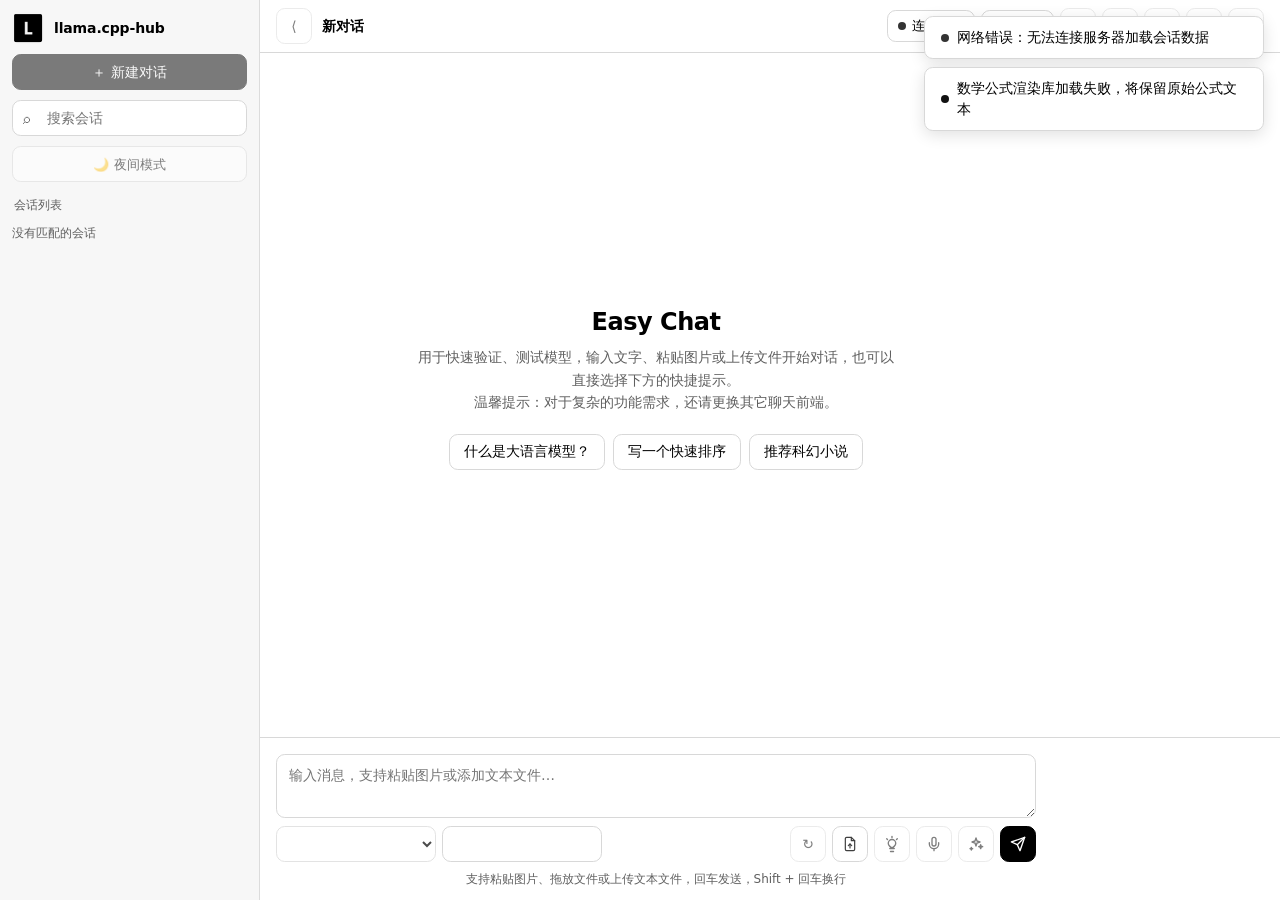
==== commit ebbbf6c0: "增加：可以在EasyChat的模型列表里加载/停止模型了" ====
--- a/src/main/resources/web/chat/index.html
+++ b/src/main/resources/web/chat/index.html
@@ -615,6 +615,8 @@
     let modelNodeIdMap = {};
     let modelOptions = [];
     let modelSearchTerm = '';
+    let modelLoadingKeys = new Set();
+    let modelLoadPollTimers = {};
     let hwNodes = [{ nodeId: '', name: '本机', status: 'ONLINE' }];
     let hwSelectedNodeId = '';
     let hwRefreshTimer = 0;
@@ -3406,6 +3408,27 @@
       check.setAttribute('aria-hidden', 'true');
       right.appendChild(check);
 
+      if (!opt.isEmpty && !isTemp) {
+        const action = document.createElement('span');
+        action.setAttribute('role', 'button');
+        action.className = 'model-menu-action';
+        if (opt.isLoading) {
+          action.classList.add('loading');
+          action.setAttribute('aria-disabled', 'true');
+          action.textContent = window.I18N.t('page.chat.main.composer.model_action_loading', '加载中…');
+          action.setAttribute('data-action', 'loading');
+        } else if (opt.statusLoaded) {
+          action.textContent = window.I18N.t('page.chat.main.composer.model_action_unload', '停止');
+          action.setAttribute('data-action', 'unload');
+          action.title = window.I18N.t('page.chat.main.composer.model_action_unload', '停止');
+        } else {
+          action.textContent = window.I18N.t('page.chat.main.composer.model_action_load', '加载');
+          action.setAttribute('data-action', 'load');
+          action.title = window.I18N.t('page.chat.main.composer.model_action_load', '加载');
+        }
+        right.appendChild(action);
+      }
+
       item.appendChild(left);
       item.appendChild(right);
       return item;
@@ -3526,6 +3549,145 @@
       closeModelMenu();
       if (state.model !== previous) {
         persistState();
+      }
+    }
+
+    function splitModelValue(value) {
+      const sep = value.lastIndexOf('::');
+      return sep >= 0
+        ? { id: value.substring(0, sep), nodeId: value.substring(sep + 2) }
+        : { id: value, nodeId: '' };
+    }
+
+    function applyModelLoadingFlag(value, flag) {
+      if (flag) {
+        modelLoadingKeys.add(value);
+      } else {
+        modelLoadingKeys.delete(value);
+      }
+      const opt = modelOptions.find(o => o.value === value);
+      if (opt) {
+        opt.isLoading = flag;
+      }
+    }
+
+    function stopModelLoadPoll(value) {
+      const timer = modelLoadPollTimers[value];
+      if (timer) {
+        clearTimeout(timer);
+        delete modelLoadPollTimers[value];
+      }
+    }
+
+    function scheduleModelLoadPoll(value, deadline) {
+      stopModelLoadPoll(value);
+      const tick = async () => {
+        delete modelLoadPollTimers[value];
+        if (Date.now() >= deadline) {
+          applyModelLoadingFlag(value, false);
+          renderModelMenu();
+          showToast('error', window.I18N.t('page.chat.main.composer.model_action_load_timeout', '加载超时，请稍后在首页查看状态'));
+          return;
+        }
+        await refreshModels();
+        const opt = findModelOption(value);
+        if (opt && opt.statusLoaded) {
+          applyModelLoadingFlag(value, false);
+          renderModelMenu();
+          showToast('success', window.I18N.t('page.chat.main.composer.model_action_load_success', '模型加载成功'));
+          selectModel(value);
+          return;
+        }
+        if (!modelLoadingKeys.has(value)) {
+          return;
+        }
+        modelLoadPollTimers[value] = setTimeout(tick, 1500);
+      };
+      modelLoadPollTimers[value] = setTimeout(tick, 1500);
+    }
+
+    async function loadModelFromMenu(opt) {
+      if (!opt || opt.isEmpty || opt.isLoading || opt.statusLoaded) return;
+      const { id, nodeId } = splitModelValue(opt.value);
+      if (!id) return;
+      const configNodeId = nodeId && nodeId !== 'local' ? nodeId : '';
+      const configUrl = configNodeId
+        ? '/api/models/config/get?modelId=' + encodeURIComponent(id) + '&nodeId=' + encodeURIComponent(configNodeId)
+        : '/api/models/config/get?modelId=' + encodeURIComponent(id);
+      try {
+        const configRes = await fetch(configUrl).then(r => r.json());
+        if (!configRes || !configRes.success) {
+          showToast('error', window.I18N.t('page.chat.main.composer.model_action_load_no_config', '未找到启动配置，请先在首页配置启动参数'));
+          return;
+        }
+        const data = configRes.data || {};
+        const configs = data.configs || {};
+        const selected = data.selectedConfig || 'default';
+        const config = configs[selected] || {};
+        const llamaBinPath = config.llamaBinPath || '';
+        const cmd = config.cmd || '';
+        const extraParams = config.extraParams || '';
+        if (!llamaBinPath && !cmd && !extraParams) {
+          showToast('error', window.I18N.t('page.chat.main.composer.model_action_load_no_config', '未找到启动配置，请先在首页配置启动参数'));
+          return;
+        }
+        const payload = {
+          modelId: id,
+          llamaBinPathSelect: llamaBinPath,
+          cmd: cmd,
+          extraParams: extraParams
+        };
+        if (nodeId && nodeId !== 'local') payload.nodeId = nodeId;
+        applyModelLoadingFlag(opt.value, true);
+        renderModelMenu();
+        const res = await fetch('/api/models/load', {
+          method: 'POST',
+          headers: { 'Content-Type': 'application/json' },
+          body: JSON.stringify(payload)
+        }).then(r => r.json());
+        if (!res || !res.success) {
+          applyModelLoadingFlag(opt.value, false);
+          renderModelMenu();
+          showToast('error', (res && res.error) ? res.error : window.I18N.t('page.chat.main.composer.model_action_load_failed', '加载失败'));
+          return;
+        }
+        if (res.data && res.data.async) {
+          scheduleModelLoadPoll(opt.value, Date.now() + 30000);
+        } else {
+          applyModelLoadingFlag(opt.value, false);
+          await refreshModels();
+          showToast('success', window.I18N.t('page.chat.main.composer.model_action_load_success', '模型加载成功'));
+          selectModel(opt.value);
+        }
+      } catch (err) {
+        applyModelLoadingFlag(opt.value, false);
+        renderModelMenu();
+        showToast('error', (err && err.message) ? err.message : window.I18N.t('page.chat.main.composer.model_action_load_failed', '加载失败'));
+      }
+    }
+
+    async function unloadModelFromMenu(opt) {
+      if (!opt || opt.isEmpty || !opt.statusLoaded) return;
+      const { id, nodeId } = splitModelValue(opt.value);
+      if (!id) return;
+      try {
+        const body = { modelId: id };
+        if (nodeId && nodeId !== 'local') body.nodeId = nodeId;
+        const res = await fetch('/api/models/stop', {
+          method: 'POST',
+          headers: { 'Content-Type': 'application/json' },
+          body: JSON.stringify(body)
+        }).then(r => r.json());
+        if (!res || !res.success) {
+          showToast('error', (res && res.error) ? res.error : window.I18N.t('page.chat.main.composer.model_action_unload_failed', '停止失败'));
+          return;
+        }
+        stopModelLoadPoll(opt.value);
+        applyModelLoadingFlag(opt.value, false);
+        await refreshModels();
+        showToast('success', window.I18N.t('page.chat.main.composer.model_action_unload_success', '模型已停止'));
+      } catch (err) {
+        showToast('error', (err && err.message) ? err.message : window.I18N.t('page.chat.main.composer.model_action_unload_failed', '停止失败'));
       }
     }
 
@@ -7285,7 +7447,8 @@
             nodeName: '',
             label: window.I18N.t('page.chat.main.status.no_models', '当前未发现可用模型'),
             statusLoaded: false,
-            isEmpty: true
+            isEmpty: true,
+            isLoading: false
           }];
           state.model = '';
         } else {
@@ -7305,7 +7468,8 @@
               nodeId,
               nodeName,
               label: nodeId ? '[' + nodeName + '] ' + id : id,
-              statusLoaded
+              statusLoaded,
+              isLoading: modelLoadingKeys.has(compositeKey)
             });
             if (nodeId) {
               modelNodeIdMap[compositeKey] = nodeId;
@@ -8381,6 +8545,23 @@
       }
       if (els.modelMenuList) {
         els.modelMenuList.addEventListener('click', (event) => {
+          const actionBtn = event.target.closest('.model-menu-action[data-action]');
+          if (actionBtn) {
+            event.stopPropagation();
+            event.preventDefault();
+            const action = actionBtn.getAttribute('data-action');
+            if (action === 'loading') return;
+            const item = actionBtn.closest('.model-menu-item[data-value]');
+            if (!item) return;
+            const opt = findModelOption(item.dataset.value);
+            if (!opt) return;
+            if (action === 'load') {
+              void loadModelFromMenu(opt);
+            } else if (action === 'unload') {
+              void unloadModelFromMenu(opt);
+            }
+            return;
+          }
           const item = event.target.closest('.model-menu-item[data-value]');
           if (!item || item.disabled) return;
           selectModel(item.dataset.value);
--- a/src/main/resources/web/chat/index.css
+++ b/src/main/resources/web/chat/index.css
@@ -0,0 +1,3528 @@
+:root {
+  --bg: #ffffff;
+  --fg: #000000;
+  --muted: #5f5f5f;
+  --muted-bg: #f2f2f2;
+  --border: #d8d8d8;
+  --input: #d8d8d8;
+  --primary: #000000;
+  --primary-hover: #2a2a2a;
+  --primary-fg: #ffffff;
+  --secondary: #f2f2f2;
+  --secondary-fg: #000000;
+  --destructive: #333333;
+  --success: #111111;
+  --accent: #111111;
+  --ring: #8c8c8c;
+  --radius: 0.625rem;
+  --sidebar-bg: #f7f7f7;
+  --sidebar-border: #dcdcdc;
+  --sidebar-width: 260px;
+  --chat-column-max: 768px;
+  --chat-center-offset: 0px;
+  --model-status-loaded: #10b981;
+  --model-status-unloaded: var(--muted);
+  --hw-bar-normal: #10b981;
+  --hw-bar-warn: #f59e0b;
+  --hw-bar-danger: #ef4444;
+  --fg-muted: #9ca3af;
+  --hover: rgba(0,0,0,0.06);
+  --panel: #f9fafb;
+  --danger: #ef4444;
+  --mono: ui-monospace, SFMono-Regular, Menlo, Monaco, Consolas, "Liberation Mono", monospace;
+  --sans: ui-sans-serif, system-ui, -apple-system, BlinkMacSystemFont, "Segoe UI", Roboto, "Helvetica Neue", Arial, "PingFang SC", "Microsoft YaHei", sans-serif;
+  --ease-out: cubic-bezier(0.32, 0.72, 0, 1);
+  --ease-spring: cubic-bezier(0.16, 1, 0.3, 1);
+}
+
+[data-theme="dark"] {
+  --bg: #1a1a2e;
+  --fg: #e0e0e0;
+  --muted: #94a3b8;
+  --muted-bg: #1f2940;
+  --border: #3a3a5c;
+  --input: #3a3a5c;
+  --primary: #818cf8;
+  --primary-hover: #6366f1;
+  --primary-fg: #ffffff;
+  --secondary: #1f2940;
+  --secondary-fg: #e0e0e0;
+  --destructive: #ef4444;
+  --success: #10b981;
+  --accent: #818cf8;
+  --ring: #4a4a6a;
+  --sidebar-bg: #16213e;
+  --sidebar-border: #3a3a5c;
+  --fg-muted: #6b7280;
+  --hover: rgba(255,255,255,0.08);
+  --panel: #1a1a2e;
+  --danger: #ef4444;
+}
+
+[data-theme="dark"] *:hover { scrollbar-color: rgba(255,255,255,0.15) transparent; }
+[data-theme="dark"] *::-webkit-scrollbar-thumb { background: rgba(255,255,255,0.15); }
+[data-theme="dark"] *:hover::-webkit-scrollbar-thumb { background: rgba(255,255,255,0.2); }
+[data-theme="dark"] *::-webkit-scrollbar-thumb:hover { background: rgba(255,255,255,0.3); }
+[data-theme="dark"] .topbar { background: rgba(26,26,46,0.94); border-bottom-color: var(--border); }
+[data-theme="dark"] .composer-card { background: var(--secondary); border-color: var(--border); }
+[data-theme="dark"] .composer-card:focus-within { border-color: var(--primary); box-shadow: 0 0 0 3px rgba(129,140,248,0.25); }
+[data-theme="dark"] #promptInput { color: var(--fg); }
+[data-theme="dark"] #promptInput::placeholder { color: var(--muted); }
+[data-theme="dark"] .msg { background: var(--secondary); }
+[data-theme="dark"] .msg.user { background: var(--primary); color: var(--primary-fg); }
+[data-theme="dark"] .msg.user code { color: var(--primary-fg); }
+[data-theme="dark"] .msg.user a { color: var(--primary-fg); }
+[data-theme="dark"] .msg.user .msg-timestamp { color: rgba(255,255,255,0.7); }
+[data-theme="dark"] .msg pre code { background: rgba(0,0,0,0.3); }
+[data-theme="dark"] .msg-timestamp { color: var(--muted); }
+[data-theme="dark"] .search-wrap input { background: var(--muted-bg); border-color: var(--border); }
+[data-theme="dark"] .search-wrap input:focus { border-color: var(--primary); }
+[data-theme="dark"] .conversation-item { border-color: transparent; }
+[data-theme="dark"] .conversation-item:hover { background: var(--hover); }
+[data-theme="dark"] .conversation-item.active { background: var(--hover); }
+[data-theme="dark"] .status-dot { background: var(--ring); }
+[data-theme="dark"] .status-dot.online { background: var(--success); }
+
+* { box-sizing: border-box; margin: 0; }
+
+html, body {
+  height: 100%;
+  width: 100%;
+  max-width: 100%;
+  font-family: var(--sans);
+  font-size: 14px;
+  line-height: 1.5;
+  color: var(--fg);
+  background: var(--bg);
+  overflow-x: hidden;
+}
+
+body { overflow: hidden; }
+
+button, input, textarea, select {
+  font-family: inherit;
+  font-size: inherit;
+  color: var(--fg);
+}
+
+button { cursor: pointer; }
+
+* {
+  scrollbar-width: thin;
+  scrollbar-color: transparent transparent;
+}
+*:hover {
+  scrollbar-color: rgba(0,0,0,0.15) transparent;
+}
+*::-webkit-scrollbar { width: 6px; height: 6px; }
+*::-webkit-scrollbar-track { background: transparent; }
+*::-webkit-scrollbar-thumb { background: transparent; border-radius: 3px; }
+*:hover::-webkit-scrollbar-thumb { background: rgba(0,0,0,0.15); }
+*::-webkit-scrollbar-thumb:hover { background: rgba(0,0,0,0.25); }
+
+/* ── Layout ── */
+.app {
+  width: 100%;
+  height: 100vh;
+  height: 100dvh;
+  max-width: 100%;
+  min-width: 0;
+  display: grid;
+  grid-template-columns: var(--sidebar-width) minmax(0, 1fr);
+  transition: grid-template-columns 0.2s ease;
+}
+
+/* ── Sidebar ── */
+.sidebar {
+  background: var(--sidebar-bg);
+  border-right: 1px solid var(--sidebar-border);
+  padding: 12px;
+  display: flex;
+  flex-direction: column;
+  gap: 10px;
+  min-width: 0;
+  overflow: hidden;
+  transition: transform 0.2s ease, opacity 0.15s ease;
+}
+
+.brand {
+  display: flex;
+  align-items: center;
+  gap: 10px;
+}
+
+.brand-left {
+  display: flex;
+  align-items: center;
+  gap: 10px;
+  min-width: 0;
+  color: inherit;
+  text-decoration: none;
+}
+
+.brand-mark {
+  width: 32px;
+  height: 32px;
+  border-radius: var(--radius);
+  display: flex;
+  align-items: center;
+  justify-content: center;
+  flex: 0 0 auto;
+  overflow: hidden;
+}
+
+.brand-left:hover .brand-mark {
+  opacity: 0.9;
+}
+
+[data-theme="dark"] .brand-mark-image { opacity: 0.85; }
+
+.brand-mark-image {
+  width: 100%;
+  height: 100%;
+  object-fit: contain;
+  display: block;
+}
+
+.brand-copy h1 {
+  margin: 0;
+  font-size: 14px;
+  font-weight: 600;
+  letter-spacing: -0.01em;
+}
+
+.brand-copy p {
+  margin: 1px 0 0;
+  color: var(--muted);
+  font-size: 12px;
+}
+
+/* ── Buttons ── */
+.icon-button,
+.ghost-button,
+.primary-button {
+  border: 1px solid var(--border);
+  border-radius: var(--radius);
+  transition: background 0.15s ease, border-color 0.15s ease, box-shadow 0.15s ease;
+  font-size: 14px;
+  line-height: 1;
+  outline: none;
+}
+
+.icon-button:focus-visible,
+.ghost-button:focus-visible,
+.primary-button:focus-visible {
+  box-shadow: 0 0 0 2px var(--bg), 0 0 0 4px var(--ring);
+}
+
+.icon-button:active:not(:disabled),
+.ghost-button:active:not(:disabled),
+.primary-button:active:not(:disabled) {
+  opacity: 0.8;
+}
+
+.icon-button:disabled,
+.ghost-button:disabled,
+.primary-button:disabled {
+  opacity: 0.5;
+  cursor: not-allowed;
+}
+
+.icon-button {
+  width: 36px;
+  height: 36px;
+  min-height: 36px;
+  padding: 0;
+  display: inline-flex;
+  align-items: center;
+  justify-content: center;
+  background: transparent;
+  color: var(--fg);
+}
+
+.icon-button:hover:not(:disabled) {
+  background: var(--secondary);
+}
+
+.privacy-mode-btn svg {
+  width: 16px;
+  height: 16px;
+}
+
+.privacy-mode-btn.active {
+  background: rgba(37, 99, 235, 0.1);
+  border-color: rgba(37, 99, 235, 0.3);
+  color: #1d4ed8;
+}
+[data-theme="dark"] .privacy-mode-btn.active {
+  background: rgba(129, 140, 248, 0.12);
+  border-color: rgba(129, 140, 248, 0.3);
+  color: var(--primary);
+}
+
+.primary-button {
+  height: 36px;
+  min-height: 36px;
+  padding: 0 16px;
+  background: var(--primary);
+  border-color: var(--primary);
+  color: var(--primary-fg);
+  font-weight: 500;
+}
+
+.primary-button:hover:not(:disabled) {
+  background: var(--primary-hover);
+  border-color: var(--primary-hover);
+}
+
+.ghost-button {
+  height: 36px;
+  min-height: 36px;
+  padding: 0 16px;
+  background: var(--bg);
+  color: var(--fg);
+  font-weight: 500;
+}
+
+.ghost-button:hover:not(:disabled) {
+  background: var(--secondary);
+}
+
+.full {
+  width: 100%;
+  justify-content: center;
+  display: flex;
+  align-items: center;
+  gap: 6px;
+}
+
+/* ── Search ── */
+.search-wrap {
+  position: relative;
+}
+
+.search-wrap input {
+  width: 100%;
+  height: 36px;
+  border-radius: var(--radius);
+  border: 1px solid var(--border);
+  background: var(--bg);
+  padding: 0 12px 0 34px;
+  outline: none;
+  font-size: 14px;
+  transition: border-color 0.15s ease, box-shadow 0.15s ease;
+}
+
+.search-wrap span {
+  position: absolute;
+  left: 11px;
+  top: 50%;
+  transform: translateY(-50%);
+  color: var(--muted);
+  font-size: 14px;
+  pointer-events: none;
+}
+
+.search-wrap input:focus,
+.drawer-input:focus,
+.drawer-textarea:focus,
+.model-select:focus,
+.composer-input:focus {
+  border-color: var(--ring);
+  box-shadow: 0 0 0 2px var(--bg), 0 0 0 4px var(--ring);
+}
+
+/* ── Sidebar list ── */
+.sidebar-label {
+  margin: 4px 0 0;
+  color: var(--muted);
+  font-size: 12px;
+  font-weight: 500;
+  padding-left: 2px;
+}
+
+.conversation-list {
+  list-style: none;
+  margin: 0;
+  padding: 0;
+  display: flex;
+  flex-direction: column;
+  gap: 2px;
+  overflow: auto;
+  min-height: 0;
+  flex: 1;
+}
+
+.conversation-row {
+  position: relative;
+}
+
+.conversation-item {
+  width: 100%;
+  text-align: left;
+  border: none;
+  background: transparent;
+  border-radius: var(--radius);
+  padding: 8px 40px 8px 10px;
+  display: grid;
+  gap: 2px;
+  color: var(--fg);
+  cursor: pointer;
+  transition: background 0.15s ease;
+}
+
+.conversation-item:hover:not(.active) {
+  background: var(--secondary);
+}
+
+.conversation-item.active {
+  background: var(--secondary);
+  font-weight: 500;
+}
+
+.conversation-title {
+  font-size: 14px;
+  font-weight: 500;
+  white-space: nowrap;
+  overflow: hidden;
+  text-overflow: ellipsis;
+}
+
+.conversation-meta {
+  display: flex;
+  align-items: center;
+  justify-content: space-between;
+  gap: 8px;
+  color: var(--muted);
+  font-size: 12px;
+}
+
+.conversation-more-btn {
+  position: absolute;
+  top: 6px;
+  right: 6px;
+  width: 24px;
+  height: 24px;
+  border: none;
+  border-radius: 999px;
+  background: transparent;
+  color: var(--muted);
+  display: inline-flex;
+  align-items: center;
+  justify-content: center;
+  padding: 0;
+  font-size: 16px;
+  line-height: 1;
+  cursor: pointer;
+  opacity: 0;
+  transition: opacity 0.15s ease, background 0.15s ease, color 0.15s ease;
+}
+
+.conversation-row:hover .conversation-more-btn,
+.conversation-more-btn.active {
+  opacity: 1;
+}
+
+.conversation-more-btn:hover {
+  background: var(--bg);
+  color: var(--fg);
+}
+
+.conversation-menu {
+  position: absolute;
+  top: 34px;
+  right: 6px;
+  min-width: 112px;
+  padding: 6px;
+  border: 1px solid var(--border);
+  border-radius: 10px;
+  background: var(--bg);
+  box-shadow: 0 10px 30px rgba(0, 0, 0, 0.12);
+  display: none;
+  z-index: 5;
+}
+
+.conversation-menu.open {
+  display: block;
+}
+
+.conversation-menu-item {
+  width: 100%;
+  border: none;
+  background: transparent;
+  border-radius: 8px;
+  padding: 8px 10px;
+  text-align: left;
+  color: var(--fg);
+  cursor: pointer;
+  transition: background 0.15s ease, color 0.15s ease;
+}
+
+.conversation-menu-item:hover {
+  background: var(--secondary);
+}
+
+.conversation-menu-item.danger {
+  color: var(--destructive);
+}
+
+/* ── Main ── */
+.main {
+  background: var(--bg);
+  display: grid;
+  grid-template-rows: auto 1fr auto;
+  overflow: hidden;
+  min-width: 0;
+}
+
+.topbar {
+  display: flex;
+  align-items: center;
+  justify-content: space-between;
+  gap: 12px;
+  padding: 8px 16px;
+  border-bottom: 1px solid var(--border);
+  background: var(--bg);
+  min-width: 0;
+}
+
+.topbar-leading {
+  display: flex;
+  align-items: center;
+  gap: 10px;
+  min-width: 0;
+  flex: 1;
+}
+
+.sidebar-toggle { flex: 0 0 auto; }
+
+.topbar-copy { min-width: 0; }
+
+.topbar-copy h2 {
+  margin: 0;
+  font-size: 14px;
+  font-weight: 600;
+  white-space: nowrap;
+  overflow: hidden;
+  text-overflow: ellipsis;
+}
+
+.topbar-actions {
+  display: flex;
+  align-items: center;
+  gap: 6px;
+  flex-wrap: wrap;
+  min-width: 0;
+  max-width: 100%;
+}
+
+.menu-wrap {
+  position: relative;
+  display: inline-flex;
+}
+
+.thinking-toggle {
+  position: relative;
+}
+
+.thinking-toggle-icon {
+  width: 18px;
+  height: 18px;
+}
+
+.thinking-toggle.active {
+  background: var(--secondary);
+  border-color: var(--fg);
+}
+
+.thinking-toggle.active::after {
+  content: "";
+  position: absolute;
+  top: 7px;
+  right: 7px;
+  width: 6px;
+  height: 6px;
+  border-radius: 999px;
+  background: var(--fg);
+}
+
+.thinking-menu {
+  position: absolute;
+  bottom: calc(100% + 8px);
+  right: 0;
+  min-width: 200px;
+  padding: 6px;
+  border: 1px solid var(--border);
+  border-radius: calc(var(--radius) + 2px);
+  background: var(--bg);
+  box-shadow: 0 12px 28px rgba(0, 0, 0, 0.12);
+  display: none;
+  flex-direction: column;
+  gap: 2px;
+  z-index: 30;
+}
+
+.thinking-menu.open {
+  display: flex;
+}
+
+.thinking-menu-item {
+  width: 100%;
+  min-height: 32px;
+  padding: 0 12px;
+  border: none;
+  border-radius: calc(var(--radius) - 2px);
+  background: transparent;
+  text-align: left;
+  font-size: 13px;
+  display: inline-flex;
+  align-items: center;
+  justify-content: space-between;
+}
+
+.thinking-menu-item:hover {
+  background: var(--secondary);
+}
+
+.thinking-menu-item.active {
+  background: var(--secondary);
+  font-weight: 600;
+}
+
+.thinking-menu-item.active::after {
+  content: "✓";
+  font-size: 12px;
+}
+
+/* ── Model select popup ── */
+.model-select-wrap {
+  position: relative;
+  display: inline-flex;
+}
+
+#modelSelectBtn {
+  display: inline-flex;
+  align-items: center;
+  gap: 6px;
+  text-align: left;
+  cursor: pointer;
+  overflow: hidden;
+}
+
+#modelSelectBtn .model-select-label {
+  flex: 1 1 auto;
+  min-width: 0;
+  overflow: hidden;
+  text-overflow: ellipsis;
+  white-space: nowrap;
+}
+
+#modelSelectBtn .model-select-caret {
+  flex: 0 0 auto;
+  margin-left: 2px;
+  color: var(--muted);
+  font-size: 10px;
+  line-height: 1;
+}
+
+#modelSelectBtn .model-status-dot {
+  flex: 0 0 auto;
+}
+
+.model-menu {
+  position: absolute;
+  bottom: calc(100% + 8px);
+  left: 0;
+  width: min(440px, 92vw);
+  max-height: min(50vh, 420px);
+  padding: 0;
+  border: 1px solid var(--border);
+  border-radius: calc(var(--radius) + 2px);
+  background: var(--bg);
+  box-shadow: 0 12px 28px rgba(0, 0, 0, 0.16);
+  display: none;
+  flex-direction: column;
+  z-index: 30;
+  overflow: hidden;
+}
+
+.model-menu.open {
+  display: flex;
+}
+
+.model-menu-search {
+  flex: 0 0 auto;
+  padding: 8px;
+  border-bottom: 1px solid var(--border);
+  background: var(--bg);
+}
+
+.model-menu-search input {
+  width: 100%;
+  height: 30px;
+  padding: 0 10px;
+  border: 1px solid var(--border);
+  border-radius: calc(var(--radius) - 2px);
+  background: var(--bg);
+  outline: none;
+  font-size: 13px;
+  color: var(--fg);
+}
+
+.model-menu-search input:focus {
+  border-color: var(--ring);
+  box-shadow: 0 0 0 2px var(--bg), 0 0 0 4px var(--ring);
+}
+
+.model-menu-list {
+  flex: 1 1 auto;
+  overflow-y: auto;
+  padding: 6px;
+  display: flex;
+  flex-direction: column;
+  gap: 2px;
+  min-height: 60px;
+}
+
+.model-menu-group {
+  padding: 6px 12px 2px;
+  font-size: 11px;
+  color: var(--muted);
+  font-weight: 600;
+  user-select: none;
+}
+
+.model-menu-item {
+  width: 100%;
+  min-height: 36px;
+  padding: 6px 10px;
+  border: none;
+  border-radius: calc(var(--radius) - 2px);
+  background: transparent;
+  text-align: left;
+  font-size: 13px;
+  display: flex;
+  align-items: center;
+  justify-content: space-between;
+  gap: 10px;
+  color: var(--fg);
+}
+
+.model-menu-item:hover:not(:disabled) {
+  background: var(--secondary);
+}
+
+.model-menu-item.active {
+  background: var(--secondary);
+  font-weight: 600;
+}
+
+.model-menu-item:disabled {
+  cursor: default;
+  opacity: 0.7;
+}
+
+.model-menu-item-left {
+  flex: 1 1 auto;
+  min-width: 0;
+  display: flex;
+  align-items: center;
+  gap: 8px;
+}
+
+.model-menu-name {
+  min-width: 0;
+  overflow: hidden;
+  text-overflow: ellipsis;
+  white-space: nowrap;
+}
+
+.model-menu-node {
+  flex: 0 0 auto;
+  font-size: 10px;
+  line-height: 1;
+  padding: 3px 6px;
+  border-radius: 999px;
+  background: var(--muted-bg);
+  color: var(--muted);
+  white-space: nowrap;
+}
+
+.model-menu-item-right {
+  flex: 0 0 auto;
+  display: flex;
+  align-items: center;
+  gap: 8px;
+}
+
+.model-status-dot {
+  width: 8px;
+  height: 8px;
+  border-radius: 999px;
+  background: var(--model-status-unloaded);
+  flex: 0 0 auto;
+}
+
+.model-status-dot.loaded {
+  background: var(--model-status-loaded);
+}
+
+.model-menu-check {
+  font-size: 12px;
+  color: var(--fg);
+  visibility: hidden;
+}
+
+.model-menu-item.active .model-menu-check {
+  visibility: visible;
+}
+
+.model-menu-action {
+  flex: 0 0 auto;
+  display: inline-flex;
+  align-items: center;
+  justify-content: center;
+  min-width: 40px;
+  padding: 2px 8px;
+  font-size: 11px;
+  line-height: 1.4;
+  border: 1px solid var(--border);
+  border-radius: 999px;
+  background: transparent;
+  color: var(--fg);
+  cursor: pointer;
+  user-select: none;
+  transition: background var(--transition-speed, 0.15s), border-color var(--transition-speed, 0.15s), color var(--transition-speed, 0.15s);
+}
+
+.model-menu-action:hover {
+  background: var(--secondary);
+  border-color: var(--primary);
+}
+
+.model-menu-action[data-action="unload"]:hover {
+  border-color: var(--danger);
+  color: var(--danger);
+}
+
+.model-menu-action.loading {
+  cursor: default;
+  opacity: 0.65;
+}
+
+.model-menu-item:disabled .model-menu-action,
+.model-menu-action[aria-disabled="true"] {
+  pointer-events: none;
+}
+
+.model-menu-empty {
+  padding: 14px 12px;
+  font-size: 13px;
+  color: var(--muted);
+  text-align: center;
+}
+
+/* ── Hardware status popup ── */
+.hw-stat-wrap {
+  position: relative;
+  display: inline-flex;
+}
+
+.hw-stat-panel {
+  position: absolute;
+  top: calc(100% + 8px);
+  right: 0;
+  width: min(420px, 94vw);
+  max-height: min(70vh, 560px);
+  border: 1px solid var(--border);
+  border-radius: calc(var(--radius) + 2px);
+  background: var(--bg);
+  box-shadow: 0 12px 28px rgba(0, 0, 0, 0.16);
+  display: none;
+  flex-direction: column;
+  z-index: 30;
+  overflow: hidden;
+}
+
+.hw-stat-panel.open {
+  display: flex;
+}
+
+.hw-stat-head {
+  flex: 0 0 auto;
+  display: flex;
+  align-items: center;
+  gap: 8px;
+  padding: 8px 10px;
+  border-bottom: 1px solid var(--border);
+}
+
+.hw-stat-node-select {
+  height: 28px;
+  flex: 0 1 auto;
+  max-width: 180px;
+  padding: 0 6px;
+  border: 1px solid var(--border);
+  border-radius: 6px;
+  background: var(--bg);
+  color: var(--fg);
+  font-size: 12px;
+  outline: none;
+}
+
+.hw-stat-node-select:focus {
+  border-color: var(--ring);
+  box-shadow: 0 0 0 2px var(--bg), 0 0 0 4px var(--ring);
+}
+
+.hw-stat-timestamp {
+  margin-left: auto;
+  font-size: 10px;
+  color: var(--muted);
+  white-space: nowrap;
+}
+
+.hw-stat-content {
+  flex: 1 1 auto;
+  overflow-y: auto;
+  padding: 10px 12px;
+  display: flex;
+  flex-direction: column;
+  gap: 12px;
+  min-height: 80px;
+}
+
+.hw-stat-section {
+  display: flex;
+  flex-direction: column;
+  gap: 6px;
+}
+
+.hw-stat-section-title {
+  font-size: 11px;
+  font-weight: 600;
+  color: var(--muted);
+  text-transform: uppercase;
+  letter-spacing: 0.04em;
+}
+
+.hw-stat-row {
+  display: flex;
+  justify-content: space-between;
+  gap: 8px;
+  font-size: 12px;
+  align-items: center;
+}
+
+.hw-stat-row .hw-stat-label {
+  color: var(--muted);
+  flex: 0 0 auto;
+}
+
+.hw-stat-row .hw-stat-value {
+  color: var(--fg);
+  text-align: right;
+  overflow: hidden;
+  text-overflow: ellipsis;
+  white-space: nowrap;
+}
+
+.hw-stat-bar {
+  height: 6px;
+  border-radius: 999px;
+  background: var(--muted-bg);
+  overflow: hidden;
+}
+
+.hw-stat-bar-fill {
+  height: 100%;
+  border-radius: 999px;
+  background: var(--hw-bar-normal);
+  transition: width 0.2s ease;
+}
+
+.hw-stat-bar-fill.warn {
+  background: var(--hw-bar-warn);
+}
+
+.hw-stat-bar-fill.danger {
+  background: var(--hw-bar-danger);
+}
+
+.hw-stat-bar-row {
+  display: flex;
+  justify-content: space-between;
+  font-size: 10px;
+  color: var(--muted);
+  margin-top: 3px;
+}
+
+.hw-stat-gpu {
+  border: 1px solid var(--border);
+  border-radius: 8px;
+  padding: 8px 10px;
+  display: flex;
+  flex-direction: column;
+  gap: 6px;
+}
+
+.hw-stat-gpu-head {
+  display: flex;
+  align-items: center;
+  gap: 6px;
+  flex-wrap: wrap;
+}
+
+.hw-stat-gpu-name {
+  font-size: 12px;
+  font-weight: 600;
+  color: var(--fg);
+  overflow: hidden;
+  text-overflow: ellipsis;
+  white-space: nowrap;
+}
+
+.hw-stat-tag {
+  font-size: 10px;
+  padding: 2px 6px;
+  border-radius: 999px;
+  background: var(--muted-bg);
+  color: var(--muted);
+  white-space: nowrap;
+}
+
+.hw-stat-value.warn {
+  color: var(--hw-bar-warn);
+}
+
+.hw-stat-value.danger {
+  color: var(--hw-bar-danger);
+}
+
+.hw-stat-empty,
+.hw-stat-error {
+  padding: 16px 12px;
+  font-size: 13px;
+  text-align: center;
+}
+
+.hw-stat-empty {
+  color: var(--muted);
+}
+
+.hw-stat-error {
+  color: var(--hw-bar-danger);
+}
+
+#exportMenu {
+  top: calc(100% + 10px);
+  bottom: auto;
+  right: 0;
+}
+
+.status-chip,
+.meta-chip {
+  height: 32px;
+  border-radius: var(--radius);
+  padding: 0 10px;
+  display: inline-flex;
+  align-items: center;
+  gap: 6px;
+  border: 1px solid var(--border);
+  background: var(--bg);
+  color: var(--fg);
+  font-size: 13px;
+  min-width: 0;
+  max-width: 100%;
+}
+
+.status-dot {
+  width: 8px;
+  height: 8px;
+  border-radius: 999px;
+  background: #d4d4d4;
+}
+
+.status-dot.ready { background: var(--success); }
+.status-dot.error { background: var(--destructive); }
+
+/* ── Chat area ── */
+.chat-scroll {
+  min-height: 0;
+  overflow-y: auto;
+  padding: 16px;
+  background: var(--bg);
+  min-width: 0;
+}
+
+.chat-column {
+  width: min(100%, var(--chat-column-max));
+  margin: 0 auto;
+  display: flex;
+  flex-direction: column;
+  min-height: 100%;
+  min-width: 0;
+  transform: translateX(var(--chat-center-offset));
+  transition: transform 0.2s ease;
+}
+
+/* ── Empty state ── */
+.empty-state {
+  margin: auto 0;
+  min-height: 100%;
+  display: grid;
+  place-items: center;
+  padding: 32px 0 48px;
+}
+
+.empty-card {
+  width: min(100%, 480px);
+  text-align: center;
+}
+
+.empty-card h3 {
+  margin: 0 0 6px;
+  font-size: 24px;
+  letter-spacing: -0.02em;
+  font-weight: 600;
+  color: var(--fg);
+}
+
+.empty-card p {
+  margin: 0;
+  color: var(--muted);
+  line-height: 1.6;
+  font-size: 14px;
+}
+
+.empty-hints {
+  display: flex;
+  flex-wrap: wrap;
+  justify-content: center;
+  gap: 8px;
+  margin-top: 20px;
+}
+
+.empty-hint {
+  padding: 8px 14px;
+  border-radius: var(--radius);
+  border: 1px solid var(--border);
+  background: var(--bg);
+  color: var(--fg);
+  font-size: 14px;
+  cursor: pointer;
+  transition: background 0.15s ease;
+}
+
+.empty-hint:hover {
+  background: var(--secondary);
+}
+
+.empty-hint:active {
+  opacity: 0.8;
+}
+
+/* ── Messages ── */
+.message {
+  display: flex;
+  flex-direction: column;
+  gap: 6px;
+  padding: 16px 0;
+  animation: messageSlideIn 0.25s var(--ease-out) both;
+}
+
+.message + .message {
+  border-top: 1px solid var(--border);
+}
+
+.message:last-child { border-bottom: none; }
+
+.message-head {
+  display: flex;
+  align-items: center;
+  gap: 8px;
+  font-size: 14px;
+  color: var(--muted);
+}
+
+.message-head strong {
+  font-size: 14px;
+  font-weight: 600;
+  color: var(--fg);
+  flex: 1;
+}
+
+.message.user .message-head,
+.message.assistant .message-head {
+  border: none;
+  background: transparent;
+  padding: 0;
+  box-shadow: none;
+}
+
+.avatar {
+  width: 28px;
+  height: 28px;
+  border-radius: 999px;
+  display: inline-grid;
+  place-items: center;
+  font-size: 12px;
+  font-weight: 600;
+  flex: 0 0 auto;
+}
+
+.message.user .avatar {
+  background: var(--secondary);
+  color: var(--secondary-fg);
+}
+
+.message.assistant .avatar {
+  background: var(--primary);
+  color: var(--primary-fg);
+}
+
+.bubble {
+  border-radius: var(--radius);
+  padding: 0;
+  line-height: 1.7;
+  font-size: 14px;
+  overflow-wrap: anywhere;
+}
+
+.message.user .bubble,
+.message.assistant .bubble {
+  background: transparent;
+  border: none;
+}
+
+.message-images {
+  display: flex;
+  flex-wrap: wrap;
+  gap: 10px;
+  margin-bottom: 10px;
+  align-items: start;
+  max-width: 100%;
+  overflow: hidden;
+}
+
+.message-image-link {
+  display: grid;
+  grid-template-rows: 160px auto;
+  gap: 0;
+  overflow: hidden;
+  border-radius: var(--radius);
+  border: 1px solid var(--border);
+  background: var(--muted-bg);
+  color: inherit;
+  text-decoration: none;
+  width: 160px;
+  min-width: 160px;
+  max-width: 160px;
+}
+
+.message-image-link:hover {
+  border-color: var(--ring);
+}
+
+.message-image {
+  width: 160px;
+  max-width: 160px;
+  height: 160px;
+  max-height: 160px;
+  aspect-ratio: 1 / 1;
+  object-fit: cover;
+  display: block;
+}
+
+.message-image-caption {
+  padding: 8px 10px;
+  color: var(--muted);
+  font-size: 12px;
+  line-height: 1.4;
+  max-width: 160px;
+  white-space: nowrap;
+  overflow: hidden;
+  text-overflow: ellipsis;
+}
+
+.message-files {
+  display: flex;
+  flex-wrap: wrap;
+  gap: 8px;
+  margin-bottom: 10px;
+}
+
+.message-file-card {
+  min-width: 136px;
+  max-width: 220px;
+  border: 1px solid var(--border);
+  border-radius: 10px;
+  background: var(--muted-bg);
+  padding: 8px 10px;
+}
+
+.message-file-title {
+  font-size: 12px;
+  line-height: 1.35;
+  color: var(--fg);
+  white-space: nowrap;
+  overflow: hidden;
+  text-overflow: ellipsis;
+}
+
+.message-file-meta {
+  margin-top: 2px;
+  font-size: 11px;
+  line-height: 1.3;
+  color: var(--muted);
+}
+
+.message-edit-attachment {
+  position: relative;
+}
+
+.message-edit-attachment-remove {
+  position: absolute;
+  top: -6px;
+  right: -6px;
+  width: 20px;
+  height: 20px;
+  border: 2px solid var(--bg);
+  border-radius: 999px;
+  display: inline-flex;
+  align-items: center;
+  justify-content: center;
+  background: var(--destructive);
+  color: #fff;
+  font-size: 12px;
+  line-height: 1;
+  z-index: 2;
+  cursor: pointer;
+  transition: background 0.15s ease, transform 0.15s ease;
+}
+
+.message-edit-attachment-remove:hover {
+  background: #000;
+  transform: scale(1.03);
+}
+
+/* ── Image lightbox ── */
+.image-lightbox {
+  position: fixed;
+  inset: 0;
+  z-index: 200;
+  display: none;
+  align-items: center;
+  justify-content: center;
+  background: color-mix(in srgb, #000 75%, transparent);
+  backdrop-filter: blur(4px);
+  padding: 24px;
+}
+
+.image-lightbox.open {
+  display: flex;
+}
+
+.image-lightbox-img {
+  max-width: 90vw;
+  max-height: 90vh;
+  object-fit: contain;
+  border-radius: var(--radius);
+  box-shadow: 0 8px 32px rgba(0, 0, 0, 0.4);
+  user-select: none;
+}
+
+.image-lightbox-close {
+  position: absolute;
+  top: 16px;
+  right: 16px;
+  width: 36px;
+  height: 36px;
+  border: none;
+  border-radius: 999px;
+  background: rgba(255, 255, 255, 0.15);
+  color: #fff;
+  font-size: 22px;
+  cursor: pointer;
+  display: grid;
+  place-items: center;
+  transition: background 0.15s ease;
+  line-height: 1;
+}
+
+.image-lightbox-close:hover {
+  background: rgba(255, 255, 255, 0.3);
+}
+
+/* ── Message actions ── */
+.message-actions {
+  display: flex;
+  align-items: center;
+  gap: 2px;
+  margin-top: 2px;
+  flex-wrap: wrap;
+}
+
+.message-response-switcher {
+  display: inline-flex;
+  align-items: center;
+  gap: 4px;
+  margin-right: 6px;
+  padding-right: 6px;
+  border-right: 1px solid var(--border);
+}
+
+.message-response-count {
+  min-width: 40px;
+  color: var(--muted);
+  font-size: 12px;
+  text-align: center;
+}
+
+.message-action {
+  width: 28px;
+  height: 28px;
+  border: none;
+  border-radius: var(--radius);
+  background: transparent;
+  color: var(--muted);
+  display: inline-flex;
+  align-items: center;
+  justify-content: center;
+  padding: 0;
+  cursor: pointer;
+  transition: background 0.15s ease, color 0.15s ease;
+}
+
+.message-action:hover:not(:disabled) {
+  background: var(--secondary);
+  color: var(--fg);
+}
+
+.message-action:disabled {
+  opacity: 0.4;
+  cursor: not-allowed;
+}
+
+.message-action svg {
+  width: 16px;
+  height: 16px;
+  stroke: currentColor;
+  stroke-width: 2;
+  fill: none;
+  stroke-linecap: round;
+  stroke-linejoin: round;
+}
+
+.streaming-performance {
+  display: inline-flex;
+  align-items: center;
+  margin-left: 4px;
+  padding: 3px 8px;
+  border: 1px solid var(--border);
+  border-radius: 999px;
+  background: var(--muted-bg);
+  color: var(--muted);
+  font-size: 11px;
+  line-height: 1.3;
+  animation: messageSlideIn 0.2s var(--ease-out) both;
+}
+
+/* ── Message edit ── */
+.message-edit { display: grid; gap: 8px; }
+
+.message-edit-input {
+  width: 100%;
+  min-height: 80px;
+  max-height: 60vh;
+  max-height: 45dvh;
+  padding: 10px 12px;
+  border: 1px solid var(--border);
+  border-radius: var(--radius);
+  background: var(--bg);
+  outline: none;
+  resize: vertical;
+  color: var(--fg);
+  line-height: 1.6;
+  font-size: 14px;
+  font-family: inherit;
+  transition: border-color 0.15s ease, box-shadow 0.15s ease;
+  overflow-y: auto;
+}
+
+.message-edit-input:focus {
+  border-color: var(--ring);
+  box-shadow: 0 0 0 2px var(--bg), 0 0 0 4px var(--ring);
+}
+
+.message-edit-actions {
+  display: flex;
+  align-items: center;
+  justify-content: flex-end;
+  gap: 8px;
+}
+
+.message-edit-hint {
+  margin-right: auto;
+  font-size: 12px;
+  color: var(--muted);
+}
+
+/* ── Reasoning ── */
+.reasoning-box {
+  margin: 0 0 8px;
+  padding: 8px 12px;
+  border-radius: var(--radius);
+  border: 1px solid var(--border);
+  background: var(--muted-bg);
+  color: var(--muted);
+  font-size: 13px;
+}
+
+.reasoning-head {
+  display: flex;
+  align-items: center;
+  justify-content: space-between;
+  gap: 10px;
+  width: 100%;
+  padding: 0;
+  border: none;
+  background: transparent;
+  color: inherit;
+  text-align: left;
+  cursor: pointer;
+  font-size: 13px;
+}
+
+.reasoning-meta {
+  display: inline-flex;
+  align-items: center;
+  gap: 6px;
+  min-width: 0;
+}
+
+.reasoning-label { font-weight: 600; }
+.reasoning-state { color: var(--muted); }
+
+.reasoning-caret {
+  color: var(--muted);
+  font-size: 12px;
+  flex: 0 0 auto;
+  transition: transform 0.18s ease;
+}
+
+.reasoning-head[aria-expanded="true"] .reasoning-caret {
+  transform: rotate(90deg);
+}
+
+.reasoning-body.hidden { display: none; }
+
+.reasoning-body {
+  margin-top: 6px;
+  white-space: normal;
+  word-break: break-word;
+  font-size: 13px;
+  line-height: 1.6;
+  color: var(--muted);
+}
+
+/* ── Assistant performance ── */
+.message-performance {
+  display: inline-flex;
+  align-items: center;
+  max-width: 100%;
+  margin-top: 8px;
+  margin-left: auto;
+  padding: 6px 10px;
+  border: 1px solid var(--border);
+  border-radius: 999px;
+  background: var(--muted-bg);
+  color: var(--muted);
+  font-size: 12px;
+  line-height: 1.45;
+  white-space: normal;
+  word-break: break-word;
+  opacity: 0.92;
+}
+
+.message-performance:hover {
+  color: var(--fg);
+  border-color: var(--border);
+}
+
+/* ── Bubble content ── */
+.bubble p,
+.reasoning-body p { margin: 0 0 10px; }
+.bubble p:last-child,
+.reasoning-body p:last-child { margin-bottom: 0; }
+
+.bubble ul, .bubble ol,
+.reasoning-body ul, .reasoning-body ol {
+  margin: 6px 0 10px 1.25em;
+  padding: 0;
+}
+
+.bubble li,
+.reasoning-body li { margin: 2px 0; }
+
+.bubble h1, .bubble h2, .bubble h3, .bubble h4, .bubble h5, .bubble h6,
+.reasoning-body h1, .reasoning-body h2, .reasoning-body h3, .reasoning-body h4, .reasoning-body h5, .reasoning-body h6 {
+  margin: 0 0 10px;
+  line-height: 1.35;
+}
+
+.bubble blockquote,
+.reasoning-body blockquote {
+  margin: 10px 0;
+  padding-left: 12px;
+  border-left: 3px solid var(--border);
+  color: var(--muted);
+}
+
+.bubble a,
+.reasoning-body a {
+  color: inherit;
+  text-decoration: underline;
+  text-underline-offset: 2px;
+}
+
+.bubble table,
+.reasoning-body table {
+  width: 100%;
+  margin: 10px 0;
+  border-collapse: collapse;
+  font-size: 13px;
+}
+
+.bubble th, .bubble td,
+.reasoning-body th, .reasoning-body td {
+  border: 1px solid var(--border);
+  padding: 6px 8px;
+  text-align: left;
+}
+
+.bubble th,
+.reasoning-body th {
+  background: var(--muted-bg);
+  font-weight: 600;
+}
+
+.bubble pre,
+.reasoning-body pre {
+  margin: 10px 0;
+  padding: 12px 14px;
+  border: 1px solid var(--border);
+  border-radius: var(--radius);
+  background: var(--muted-bg);
+  overflow-x: auto;
+  position: relative;
+}
+
+.bubble pre:has(code[data-lang]),
+.reasoning-body pre:has(code[data-lang]) {
+  padding-top: 38px;
+}
+
+.bubble pre code[data-lang]::before,
+.reasoning-body pre code[data-lang]::before {
+  content: attr(data-lang);
+  position: absolute;
+  top: 0;
+  left: 0;
+  right: 0;
+  padding: 6px 14px;
+  font-size: 12px;
+  font-family: var(--sans);
+  color: var(--muted);
+  border-bottom: 1px solid var(--border);
+  font-weight: 500;
+}
+
+.bubble code,
+.reasoning-body code {
+  font-family: var(--mono);
+  font-size: 0.9em;
+}
+
+.bubble :not(pre) > code,
+.reasoning-body :not(pre) > code {
+  padding: 2px 6px;
+  border-radius: calc(var(--radius) - 4px);
+  background: var(--muted-bg);
+  border: 1px solid var(--border);
+  font-size: 0.88em;
+}
+
+/* ── Code copy button ── */
+.code-copy-btn {
+  position: absolute;
+  top: 6px;
+  right: 6px;
+  width: 28px;
+  height: 28px;
+  border: 1px solid var(--border);
+  border-radius: calc(var(--radius) - 2px);
+  background: var(--bg);
+  color: var(--muted);
+  display: grid;
+  place-items: center;
+  padding: 0;
+  cursor: pointer;
+  opacity: 0;
+  transition: opacity 0.15s ease, background 0.15s ease, color 0.15s ease;
+}
+
+.bubble pre:hover .code-copy-btn,
+.reasoning-body pre:hover .code-copy-btn {
+  opacity: 1;
+}
+
+.code-copy-btn:hover {
+  background: var(--secondary);
+  color: var(--fg);
+}
+
+.code-copy-btn.copied {
+  color: var(--primary);
+  opacity: 1;
+}
+
+.code-copy-btn svg {
+  width: 14px;
+  height: 14px;
+  stroke: currentColor;
+  stroke-width: 2;
+  fill: none;
+  stroke-linecap: round;
+  stroke-linejoin: round;
+}
+
+pre:has(code[data-lang]) .code-copy-btn {
+  top: 6px;
+}
+
+.bubble hr,
+.reasoning-body hr {
+  margin: 12px 0;
+  border: none;
+  border-top: 1px solid var(--border);
+}
+
+.math-inline,
+.math-display {
+  max-width: 100%;
+  overflow-x: auto;
+  overflow-y: hidden;
+}
+
+.math-inline {
+  display: inline-block;
+  vertical-align: middle;
+}
+
+.math-display {
+  display: block;
+  margin: 12px 0;
+}
+
+.math-inline .MathJax,
+.math-display .MathJax {
+  max-width: 100%;
+}
+
+.math-display .MathJax {
+  margin: 0 auto;
+}
+
+/* ── Composer ── */
+.composer-shell {
+  border-top: 1px solid var(--border);
+  background: var(--bg);
+  padding: 12px 16px;
+}
+
+.composer-card {
+  width: min(100%, var(--chat-column-max));
+  margin: 0 auto;
+  display: grid;
+  padding: 4px;
+  gap: 8px;
+  overflow: visible;
+  position: relative;
+  transform: translateX(var(--chat-center-offset));
+  transition: transform 0.2s ease;
+}
+
+/* ── Image upload button ── */
+.image-upload-btn {
+  height: 36px;
+  min-height: 36px;
+  width: 36px;
+  min-width: 36px;
+  padding: 0;
+  background: var(--bg);
+  border: 1px solid var(--border);
+  border-radius: var(--radius);
+  color: var(--fg);
+  display: inline-flex;
+  align-items: center;
+  justify-content: center;
+  cursor: pointer;
+  transition: background 0.15s ease, border-color 0.15s ease, color 0.15s ease;
+}
+
+.image-upload-btn svg {
+  width: 16px;
+  height: 16px;
+  flex: 0 0 auto;
+  opacity: 0.75;
+}
+
+.image-upload-btn:hover:not(:disabled) {
+  background: var(--secondary);
+  border-color: var(--ring);
+}
+
+.image-upload-btn:hover svg {
+  opacity: 1;
+}
+
+/* ── Drop zone ── */
+.drop-zone {
+  position: absolute;
+  inset: 0;
+  z-index: 10;
+  border: 2px dashed var(--accent);
+  border-radius: var(--radius);
+  background: rgba(0, 0, 0, 0.04);
+  display: grid;
+  place-items: center;
+  pointer-events: none;
+  animation: dropZoneFadeIn 0.15s ease both;
+}
+
+.drop-zone-inner {
+  display: flex;
+  flex-direction: column;
+  align-items: center;
+  gap: 8px;
+  color: var(--accent);
+  font-size: 14px;
+  font-weight: 500;
+}
+
+.drop-zone-icon {
+  width: 32px;
+  height: 32px;
+}
+
+@keyframes dropZoneFadeIn {
+  from { opacity: 0; }
+  to { opacity: 1; }
+}
+
+/* ── Draft image list ── */
+.draft-image-list {
+  display: flex;
+  flex-wrap: wrap;
+  gap: 8px;
+  align-items: flex-start;
+  padding: 8px 0;
+}
+
+.draft-image-card {
+  width: 80px;
+  min-width: 80px;
+  max-width: 80px;
+  display: flex;
+  flex-direction: column;
+  gap: 4px;
+  position: relative;
+  flex: 0 0 80px;
+  animation: draftImageIn 0.2s var(--ease-spring) both;
+}
+
+.draft-file-card {
+  width: 136px;
+  min-width: 136px;
+  max-width: 136px;
+  display: flex;
+  flex-direction: column;
+  gap: 4px;
+  position: relative;
+  flex: 0 0 136px;
+  border: 1px solid var(--border);
+  border-radius: 10px;
+  padding: 8px;
+  background: var(--muted-bg);
+  animation: draftImageIn 0.2s var(--ease-spring) both;
+}
+
+.draft-file-icon {
+  width: 24px;
+  height: 24px;
+  color: var(--muted);
+}
+
+.draft-file-icon svg {
+  width: 24px;
+  height: 24px;
+  display: block;
+}
+
+@keyframes draftImageIn {
+  from { opacity: 0; transform: scale(0.9); }
+  to { opacity: 1; transform: scale(1); }
+}
+
+.draft-image-thumb {
+  width: 80px;
+  height: 80px;
+  max-width: 80px;
+  max-height: 80px;
+  aspect-ratio: 1 / 1;
+  object-fit: cover;
+  display: block;
+  border-radius: 10px;
+  border: 1px solid var(--border);
+  background: var(--muted-bg);
+  transition: border-color 0.15s ease, box-shadow 0.15s ease;
+}
+
+.draft-image-card:hover .draft-image-thumb {
+  border-color: var(--ring);
+  box-shadow: 0 2px 8px rgba(0, 0, 0, 0.08);
+}
+
+.draft-file-card:hover {
+  border-color: var(--ring);
+}
+
+.draft-image-remove {
+  position: absolute;
+  top: -4px;
+  right: -4px;
+  width: 20px;
+  height: 20px;
+  border: 2px solid var(--bg);
+  border-radius: 999px;
+  display: inline-flex;
+  align-items: center;
+  justify-content: center;
+  background: var(--destructive);
+  color: #fff;
+  font-size: 12px;
+  line-height: 1;
+  z-index: 1;
+  opacity: 0;
+  transform: scale(0.8);
+  transition: opacity 0.15s ease, transform 0.15s ease, background 0.15s ease;
+}
+
+.draft-image-card:hover .draft-image-remove {
+  opacity: 1;
+  transform: scale(1);
+}
+
+.draft-file-card:hover .draft-image-remove {
+  opacity: 1;
+  transform: scale(1);
+}
+
+.draft-image-remove:hover {
+  background: #000;
+}
+
+.draft-image-name {
+  color: var(--muted);
+  font-size: 11px;
+  line-height: 1.3;
+  white-space: nowrap;
+  overflow: hidden;
+  text-overflow: ellipsis;
+  text-align: center;
+  max-width: 80px;
+}
+
+.draft-file-card .draft-image-name {
+  max-width: 120px;
+  text-align: left;
+}
+
+.draft-file-meta {
+  color: var(--muted);
+  font-size: 10px;
+  line-height: 1.3;
+}
+
+.composer-input {
+  width: 100%;
+  border: 1px solid var(--border);
+  border-radius: var(--radius);
+  background: var(--bg);
+  outline: none;
+  resize: vertical;
+  min-height: 56px;
+  max-height: 220px;
+  padding: 10px 12px;
+  line-height: 1.5;
+  font-size: 14px;
+  color: var(--fg);
+  transition: border-color 0.15s ease, box-shadow 0.15s ease;
+}
+
+.composer-assistant-select {
+  min-width: 160px;
+  max-width: 220px;
+}
+
+.composer-bar {
+  display: flex;
+  align-items: center;
+  justify-content: space-between;
+  gap: 8px;
+  flex-wrap: wrap;
+  min-width: 0;
+}
+
+.composer-left,
+.composer-right {
+  display: flex;
+  align-items: center;
+  gap: 6px;
+  flex-wrap: wrap;
+  min-width: 0;
+  max-width: 100%;
+}
+
+.model-select {
+  min-width: 160px;
+  max-width: 240px;
+  height: 36px;
+  border-radius: var(--radius);
+  border: 1px solid var(--border);
+  background: var(--bg);
+  padding: 0 10px;
+  outline: none;
+  font-size: 14px;
+  color: var(--fg);
+  transition: border-color 0.15s ease, box-shadow 0.15s ease;
+}
+
+.toolbar-icon-button {
+  width: 36px;
+  min-width: 36px;
+  padding: 0;
+  display: inline-flex;
+  align-items: center;
+  justify-content: center;
+}
+
+.toolbar-icon-button svg,
+.send-toggle-button svg {
+  width: 16px;
+  height: 16px;
+}
+
+.send-toggle-button.is-stop {
+  background: rgba(220, 38, 38, 0.08);
+  border-color: rgba(220, 38, 38, 0.35);
+  color: #b91c1c;
+}
+[data-theme="dark"] .send-toggle-button.is-stop {
+  background: rgba(239, 68, 68, 0.15);
+  border-color: rgba(239, 68, 68, 0.35);
+  color: var(--danger);
+}
+
+.send-toggle-button.is-stop:hover:not(:disabled) {
+  background: rgba(220, 38, 38, 0.14);
+}
+
+.composer-hint {
+  width: min(100%, var(--chat-column-max));
+  margin: 4px auto 0;
+  text-align: center;
+  color: var(--muted);
+  font-size: 12px;
+  transform: translateX(var(--chat-center-offset));
+  transition: transform 0.2s ease;
+}
+
+/* ── Drawer / Settings ── */
+.drawer {
+  position: fixed;
+  inset: 0;
+  background: rgba(0, 0, 0, 0.5);
+  display: flex;
+  align-items: center;
+  justify-content: center;
+  padding: 20px;
+  z-index: 60;
+  visibility: hidden;
+  opacity: 0;
+  transition: opacity 0.2s ease, visibility 0.2s ease;
+}
+
+.drawer.open {
+  visibility: visible;
+  opacity: 1;
+}
+
+.drawer-panel {
+  width: min(600px, 100%);
+  max-height: 85vh;
+  overflow: hidden;
+  border-radius: 12px;
+  display: flex;
+  flex-direction: column;
+  background: var(--bg);
+  box-shadow: 0 16px 48px rgba(0, 0, 0, 0.2);
+  border: 1px solid var(--border);
+  transform: translateY(8px) scale(0.98);
+  transition: transform 0.2s var(--ease-spring);
+}
+
+.drawer-panel.settings-dialog {
+  width: min(880px, calc(100vw - 32px));
+  height: min(840px, 92vh);
+}
+
+.drawer.open .drawer-panel {
+  transform: translateY(0) scale(1);
+}
+
+.drawer-head {
+  display: flex;
+  align-items: center;
+  justify-content: space-between;
+  gap: 10px;
+  padding: 16px 20px;
+  border-bottom: 1px solid var(--border);
+  flex: 0 0 auto;
+}
+
+.drawer-head h3 {
+  margin: 0;
+  font-size: 16px;
+  font-weight: 600;
+  display: flex;
+  align-items: center;
+}
+
+/* ── Settings tabs (llama.cpp style) ── */
+.settings-body {
+  display: flex;
+  flex: 1;
+  min-height: 0;
+  overflow: hidden;
+}
+
+.settings-tabs {
+  width: 136px;
+  flex: 0 0 136px;
+  display: flex;
+  flex-direction: column;
+  gap: 2px;
+  padding: 12px 8px;
+  border-right: 1px solid var(--border);
+  background: var(--sidebar-bg);
+  overflow-y: auto;
+}
+
+.settings-tab {
+  display: flex;
+  align-items: center;
+  gap: 8px;
+  padding: 8px 12px;
+  border: none;
+  border-radius: var(--radius);
+  background: transparent;
+  color: var(--muted);
+  font-size: 13px;
+  font-weight: 500;
+  text-align: left;
+  cursor: pointer;
+  transition: background 0.15s ease, color 0.15s ease;
+  white-space: nowrap;
+}
+
+.settings-tab svg {
+  width: 16px;
+  height: 16px;
+  flex: 0 0 auto;
+  opacity: 0.6;
+}
+
+.settings-tab:hover {
+  background: var(--secondary);
+  color: var(--fg);
+}
+
+.settings-tab:hover svg {
+  opacity: 0.8;
+}
+
+.settings-tab.active {
+  background: var(--secondary);
+  color: var(--fg);
+  font-weight: 600;
+}
+
+.settings-tab.active svg {
+  opacity: 1;
+}
+
+.settings-content {
+  flex: 1;
+  overflow-y: auto;
+  padding: 20px 24px;
+  min-width: 0;
+}
+
+.settings-section {
+  display: none;
+}
+
+.settings-section.active {
+  display: block;
+}
+
+.settings-group {
+  margin-bottom: 24px;
+}
+
+.settings-group:last-child {
+  margin-bottom: 0;
+}
+
+.settings-group-title {
+  font-size: 12px;
+  font-weight: 600;
+  text-transform: uppercase;
+  letter-spacing: 0.05em;
+  color: var(--muted);
+  padding-bottom: 8px;
+  margin-bottom: 12px;
+  border-bottom: 1px solid var(--border);
+}
+
+.settings-field {
+  margin-bottom: 16px;
+}
+
+.settings-field:last-child {
+  margin-bottom: 0;
+}
+
+.settings-field-header {
+  margin-bottom: 2px;
+}
+
+.settings-field-header label {
+  font-size: 14px;
+  font-weight: 500;
+  color: var(--fg);
+}
+
+.settings-field-desc {
+  font-size: 12px;
+  color: var(--muted);
+  line-height: 1.5;
+  margin: 0 0 6px;
+}
+
+.assistant-name-row {
+  display: flex;
+  align-items: center;
+  gap: 10px;
+}
+
+.settings-inline-actions {
+  display: inline-flex;
+  align-items: center;
+  gap: 6px;
+  flex: 0 0 auto;
+}
+
+.assistant-action-button {
+  width: 30px;
+  height: 30px;
+  min-width: 30px;
+  min-height: 30px;
+  border-radius: 8px;
+}
+
+.assistant-action-button svg {
+  width: 15px;
+  height: 15px;
+}
+
+.assistant-name-row .drawer-input {
+  flex: 1;
+  min-width: 0;
+}
+
+#systemPromptInput {
+  overflow-y: hidden;
+}
+
+.mcp-connect-row {
+  display: flex;
+  align-items: center;
+  gap: 10px;
+}
+
+.mcp-connect-row .primary-button {
+  flex: 0 0 auto;
+}
+
+.mcp-connect-row .ghost-button {
+  flex: 0 0 auto;
+}
+
+.mcp-dialog-backdrop {
+  position: fixed;
+  inset: 0;
+  z-index: 160;
+  display: none;
+  align-items: center;
+  justify-content: center;
+  padding: 28px;
+  background: color-mix(in srgb, #000 62%, transparent);
+}
+
+.mcp-dialog-backdrop.open {
+  display: flex;
+}
+
+.mcp-dialog {
+  width: min(860px, calc(100vw - 96px));
+  max-height: calc(100vh - 96px);
+  display: flex;
+  flex-direction: column;
+  border: 1px solid var(--border);
+  border-radius: 14px;
+  background: var(--bg);
+  overflow: hidden;
+  box-shadow: 0 20px 80px rgba(0, 0, 0, 0.32);
+}
+
+.mcp-dialog-head {
+  display: flex;
+  align-items: center;
+  justify-content: space-between;
+  gap: 10px;
+  padding: 16px 20px;
+  border-bottom: 1px solid var(--border);
+  background: color-mix(in srgb, var(--secondary) 40%, var(--bg));
+}
+
+.mcp-dialog-head h4 {
+  margin: 0;
+  font-size: 24px;
+  line-height: 1.2;
+}
+
+.mcp-dialog-close {
+  width: 32px;
+  height: 32px;
+  min-width: 32px;
+  min-height: 32px;
+  font-size: 14px;
+}
+
+.mcp-dialog-body {
+  display: flex;
+  flex-direction: column;
+  gap: 12px;
+  padding: 16px 20px;
+  overflow: auto;
+}
+
+.mcp-template-actions {
+   display: flex;
+   align-items: center;
+   justify-content: space-between;
+   gap: 10px;
+ }
+ 
+ .mcp-template-actions-right {
+   display: flex;
+   flex-wrap: wrap;
+   justify-content: flex-end;
+   gap: 10px;
+ }
+ 
+ .mcp-help-circle-btn {
+    width: 28px;
+    height: 28px;
+    min-width: 28px;
+    min-height: 28px;
+    border-radius: 50%;
+    display: inline-flex;
+    align-items: center;
+    justify-content: center;
+    font-size: 14px;
+    font-weight: 600;
+    line-height: 1;
+    padding: 0;
+    color: var(--primary);
+    background: rgba(37, 99, 235, 0.08);
+  }
+ 
+ .mcp-help-dialog {
+   width: min(420px, calc(100vw - 48px));
+ }
+
+.mcp-json-input {
+  width: 100%;
+  min-height: 280px;
+  max-height: min(52vh, 600px);
+  resize: vertical;
+  font-family: ui-monospace, SFMono-Regular, Menlo, Monaco, Consolas, "Liberation Mono", "Courier New", monospace;
+  font-size: 13px;
+  line-height: 1.5;
+}
+
+.mcp-dialog-footer {
+  display: flex;
+  justify-content: flex-end;
+  gap: 10px;
+  padding: 12px 20px 16px;
+  border-top: 1px solid var(--border);
+  background: var(--bg);
+}
+
+.mcp-transport-select {
+  min-width: 0;
+}
+
+.mcp-server-list {
+  display: flex;
+  flex-direction: column;
+  gap: 12px;
+}
+
+.mcp-empty {
+  padding: 14px;
+  border: 1px dashed var(--border);
+  border-radius: var(--radius);
+  color: var(--muted);
+  background: color-mix(in srgb, var(--panel) 84%, transparent);
+}
+
+.mcp-server-item {
+  display: flex;
+  padding: 12px;
+  border: 1px solid var(--border);
+  border-radius: calc(var(--radius) + 2px);
+  background: color-mix(in srgb, var(--panel) 88%, transparent);
+}
+
+.mcp-server-item.is-disabled {
+  opacity: 0.82;
+}
+
+.mcp-server-main {
+  flex: 1;
+  min-width: 0;
+}
+
+.mcp-server-head {
+  display: flex;
+  align-items: flex-start;
+  justify-content: space-between;
+  gap: 12px;
+  margin-bottom: 6px;
+}
+
+.mcp-server-head-main {
+  display: flex;
+  align-items: center;
+  gap: 8px;
+  flex-wrap: wrap;
+}
+
+.mcp-server-controls {
+  display: flex;
+  align-items: center;
+  gap: 10px;
+  flex: 0 0 auto;
+}
+
+.mcp-badge {
+  display: inline-flex;
+  align-items: center;
+  min-height: 22px;
+  padding: 0 8px;
+  border-radius: 999px;
+  font-size: 11px;
+  color: var(--primary);
+  background: color-mix(in srgb, var(--primary) 12%, transparent);
+}
+
+.mcp-badge.subtle {
+  color: var(--muted);
+  background: color-mix(in srgb, var(--secondary) 72%, transparent);
+}
+
+.mcp-server-url,
+.mcp-server-tools {
+  font-size: 12px;
+  line-height: 1.5;
+  color: var(--muted);
+  word-break: break-all;
+}
+
+.mcp-server-desc {
+  margin-top: 4px;
+  font-size: 12px;
+  line-height: 1.55;
+  color: var(--muted);
+}
+
+.mcp-server-toggle {
+  flex: 0 0 auto;
+  gap: 10px;
+  padding: 0;
+  border: 0;
+  background: transparent;
+}
+
+.mcp-server-toggle .settings-toggle-text {
+  align-items: flex-end;
+}
+
+.mcp-collapse-btn {
+  display: inline-flex;
+  align-items: center;
+  gap: 6px;
+  min-height: 40px;
+  padding: 0 12px;
+  white-space: nowrap;
+}
+
+.mcp-collapse-icon {
+  display: inline-flex;
+  width: 12px;
+  justify-content: center;
+  color: var(--muted);
+}
+
+.mcp-tool-list {
+  display: flex;
+  flex-direction: column;
+  gap: 8px;
+  max-height: 320px;
+  margin-top: 10px;
+  padding-right: 4px;
+  overflow-y: auto;
+}
+
+.mcp-tool-list.is-collapsed {
+  display: none;
+}
+
+.mcp-tool-item {
+  display: flex;
+  align-items: flex-start;
+  justify-content: space-between;
+  gap: 12px;
+  padding: 10px 12px;
+  border: 1px solid var(--border);
+  border-radius: var(--radius);
+  background: color-mix(in srgb, var(--panel) 92%, transparent);
+}
+
+.mcp-tool-item.is-disabled {
+  background: color-mix(in srgb, var(--secondary) 65%, transparent);
+}
+
+.mcp-tool-copy {
+  flex: 1;
+  min-width: 0;
+}
+
+.mcp-tool-name-row {
+  display: flex;
+  align-items: center;
+  gap: 8px;
+}
+
+.mcp-tool-name {
+  display: inline-block;
+  font-size: 13px;
+  line-height: 1.4;
+  word-break: break-all;
+}
+
+.mcp-tool-desc {
+  margin-top: 4px;
+  font-size: 12px;
+  line-height: 1.55;
+  color: var(--muted);
+}
+
+.mcp-server-actions {
+  display: flex;
+  justify-content: flex-end;
+  margin-top: 10px;
+}
+
+@media (max-width: 720px) {
+  .mcp-server-head {
+    flex-direction: column;
+  }
+
+  .mcp-server-controls {
+    width: 100%;
+    justify-content: space-between;
+    flex-wrap: wrap;
+  }
+}
+
+.ghost.danger {
+  color: var(--danger);
+}
+
+.tool-call-box,
+.tool-result-box {
+  margin-top: 12px;
+  padding: 8px 12px;
+  border-radius: var(--radius);
+  border: 1px solid var(--border);
+  background: var(--muted-bg);
+}
+
+.tool-call-head,
+.tool-result-head {
+  display: flex;
+  align-items: center;
+  justify-content: space-between;
+  gap: 10px;
+  width: 100%;
+  padding: 0;
+  border: none;
+  background: transparent;
+  color: inherit;
+  text-align: left;
+  cursor: pointer;
+  font-size: 13px;
+}
+
+.tool-call-meta,
+.tool-result-meta {
+  display: inline-flex;
+  align-items: center;
+  gap: 6px;
+  min-width: 0;
+  flex-wrap: wrap;
+}
+
+.tool-call-list-title,
+.tool-result-label {
+  font-size: 12px;
+  font-weight: 600;
+  color: var(--muted);
+}
+
+.tool-call-list-state,
+.tool-result-state {
+  font-size: 12px;
+  color: var(--muted);
+}
+
+.tool-call-caret,
+.tool-result-caret {
+  color: var(--muted);
+  font-size: 12px;
+  flex: 0 0 auto;
+  transition: transform 0.18s ease;
+}
+
+.tool-call-head[aria-expanded="true"] .tool-call-caret,
+.tool-result-head[aria-expanded="true"] .tool-result-caret {
+  transform: rotate(90deg);
+}
+
+.tool-call-body.hidden,
+.tool-result-body.hidden {
+  display: none;
+}
+
+.tool-call-body,
+.tool-result-body {
+  margin-top: 8px;
+}
+
+.tool-call-body {
+  display: flex;
+  flex-direction: column;
+  gap: 10px;
+}
+
+.tool-call-item {
+  display: flex;
+  flex-direction: column;
+  gap: 8px;
+  padding: 10px 12px;
+  border: 1px solid var(--border);
+  border-radius: var(--radius);
+  background: color-mix(in srgb, var(--panel) 86%, transparent);
+}
+
+.tool-call-item-head {
+  display: flex;
+  justify-content: space-between;
+  gap: 10px;
+  align-items: baseline;
+  flex-wrap: wrap;
+}
+
+.tool-call-item-head span {
+  font-size: 11px;
+  color: var(--muted);
+}
+
+.tool-call-item-args {
+  margin: 0;
+  padding: 10px;
+  border-radius: 10px;
+  background: rgba(15, 23, 42, 0.08);
+  color: var(--fg);
+  font-size: 12px;
+  line-height: 1.55;
+  white-space: pre-wrap;
+  word-break: break-word;
+  overflow-x: auto;
+}
+
+.tool-result-body {
+  color: var(--muted);
+  font-size: 13px;
+  line-height: 1.6;
+}
+
+.tool-result-box.is-error {
+  border-color: color-mix(in srgb, var(--danger) 28%, var(--border));
+}
+
+.tool-message .bubble {
+  border-color: color-mix(in srgb, var(--primary) 22%, var(--border));
+}
+
+/* ── Settings toggle switch ── */
+.settings-toggle {
+  display: flex;
+  align-items: center;
+  justify-content: space-between;
+  gap: 12px;
+  padding: 10px 14px;
+  border: 1px solid var(--border);
+  border-radius: var(--radius);
+  background: var(--bg);
+  cursor: pointer;
+  transition: border-color 0.15s ease;
+}
+
+.settings-toggle:hover {
+  border-color: var(--ring);
+}
+
+.settings-toggle-text {
+  display: flex;
+  flex-direction: column;
+  gap: 2px;
+}
+
+.settings-toggle-text > span:first-child {
+  font-size: 14px;
+  font-weight: 500;
+  color: var(--fg);
+}
+
+.settings-toggle-text .settings-field-desc {
+  margin: 0;
+}
+
+.toggle-switch {
+  position: relative;
+  width: 36px;
+  height: 20px;
+  flex: 0 0 auto;
+}
+
+.toggle-switch input {
+  opacity: 0;
+  width: 0;
+  height: 0;
+  position: absolute;
+}
+
+.toggle-slider {
+  position: absolute;
+  inset: 0;
+  background: var(--border);
+  border-radius: 999px;
+  cursor: pointer;
+  transition: background 0.2s ease;
+}
+
+.toggle-slider::before {
+  content: '';
+  position: absolute;
+  top: 2px;
+  left: 2px;
+  width: 16px;
+  height: 16px;
+  border-radius: 999px;
+  background: var(--bg);
+  box-shadow: 0 1px 3px rgba(0, 0, 0, 0.15);
+  transition: transform 0.2s ease;
+}
+
+.toggle-switch input:checked + .toggle-slider {
+  background: var(--primary);
+}
+
+.toggle-switch input:checked + .toggle-slider::before {
+  transform: translateX(16px);
+}
+
+/* ── Settings footer ── */
+.drawer-footer {
+  display: flex;
+  align-items: center;
+  justify-content: space-between;
+  gap: 12px;
+  padding: 12px 20px;
+  border-top: 1px solid var(--border);
+  flex: 0 0 auto;
+  background: var(--sidebar-bg);
+}
+
+.settings-storage-hint {
+  font-size: 12px;
+  color: var(--muted);
+}
+
+.drawer-actions {
+  display: flex;
+  justify-content: flex-end;
+  gap: 8px;
+  flex-wrap: wrap;
+}
+
+.drawer-input,
+.drawer-textarea {
+  width: 100%;
+  border-radius: var(--radius);
+  border: 1px solid var(--border);
+  background: var(--bg);
+  outline: none;
+  color: var(--fg);
+  font-size: 14px;
+  transition: border-color 0.15s ease, box-shadow 0.15s ease;
+}
+
+.drawer-input {
+  height: 36px;
+  padding: 0 12px;
+}
+
+.drawer-textarea {
+  min-height: 340px;
+  resize: vertical;
+  padding: 10px 12px;
+  line-height: 1.5;
+}
+
+/* ── Utility ── */
+.hidden { display: none !important; }
+
+.sidebar-backdrop {
+  position: fixed;
+  inset: 0;
+  background: rgba(0, 0, 0, 0.4);
+  opacity: 0;
+  pointer-events: none;
+  transition: opacity 0.2s ease;
+  z-index: 15;
+}
+
+body.sidebar-collapsed .app {
+  grid-template-columns: 0 minmax(0, 1fr);
+}
+
+body.sidebar-collapsed .sidebar {
+  opacity: 0;
+  pointer-events: none;
+  transform: translateX(-12px);
+}
+
+@media (min-width: 1081px) {
+  body:not(.sidebar-collapsed) {
+    --chat-center-offset: max(
+      calc(var(--sidebar-width) / -2),
+      calc((var(--sidebar-width) + var(--chat-column-max) + 24px - 100vw) / 2)
+    );
+  }
+}
+
+/* ── Send button ── */
+#sendBtn {
+  background: var(--primary);
+  color: var(--primary-fg);
+  border-color: var(--primary);
+}
+
+#sendBtn:hover:not(:disabled) {
+  background: var(--primary-hover);
+  border-color: var(--primary-hover);
+}
+
+#sendBtn:disabled {
+  background: var(--muted);
+  border-color: var(--muted);
+  color: var(--primary-fg);
+}
+
+/* ── Status dot animation ── */
+.status-dot.loading {
+  background: var(--fg);
+  animation: statusPulse 1.2s ease-in-out infinite;
+}
+
+/* ── Typing indicator ── */
+.typing-indicator {
+  display: flex;
+  flex-direction: column;
+  gap: 6px;
+  align-items: flex-start;
+  padding: 16px 0;
+  animation: messageSlideIn 0.25s var(--ease-out) both;
+}
+
+.typing-indicator .message-head {
+  display: flex;
+  align-items: center;
+  gap: 8px;
+  font-size: 14px;
+  color: var(--muted);
+  border: none;
+  background: transparent;
+  padding: 0;
+  border-radius: 0;
+  box-shadow: none;
+}
+
+.typing-bubble {
+  border-radius: var(--radius);
+  padding: 12px 16px;
+  background: var(--muted-bg);
+  border: 1px solid var(--border);
+  display: flex;
+  gap: 5px;
+  align-items: center;
+}
+
+.typing-dot {
+  width: 6px;
+  height: 6px;
+  border-radius: 999px;
+  background: var(--muted);
+  animation: typingBounce 1.4s ease-in-out infinite;
+}
+
+.typing-dot:nth-child(2) { animation-delay: 0.15s; }
+.typing-dot:nth-child(3) { animation-delay: 0.3s; }
+
+/* ── Prompt Progress Bar ── */
+.prompt-progress-bar {
+  display: flex;
+  flex-direction: column;
+  gap: 4px;
+  padding: 6px 0 4px 0;
+  animation: messageSlideIn 0.2s var(--ease-out) both;
+}
+
+.prompt-progress-bar.complete {
+  opacity: 0;
+  transition: opacity 0.3s ease;
+}
+
+.prompt-progress-track {
+  height: 3px;
+  border-radius: 999px;
+  background: var(--border);
+  overflow: hidden;
+}
+
+.prompt-progress-fill {
+  height: 100%;
+  width: 0%;
+  border-radius: 999px;
+  background: var(--accent);
+  transition: width 0.15s ease;
+}
+
+.prompt-progress-text {
+  font-size: 11px;
+  color: var(--muted);
+  line-height: 1.3;
+}
+
+/* ── Toast ── */
+.toast-container {
+  position: fixed;
+  top: 16px;
+  right: 16px;
+  z-index: 200;
+  display: flex;
+  flex-direction: column;
+  gap: 8px;
+  pointer-events: none;
+}
+
+.toast {
+  pointer-events: auto;
+  display: flex;
+  align-items: center;
+  gap: 8px;
+  padding: 10px 16px;
+  border-radius: var(--radius);
+  background: var(--bg);
+  border: 1px solid var(--border);
+  box-shadow: 0 4px 16px rgba(0, 0, 0, 0.12);
+  font-size: 14px;
+  font-weight: 500;
+  color: var(--fg);
+  animation: toastSlideIn 0.25s var(--ease-spring) both;
+  max-width: 340px;
+  cursor: pointer;
+}
+
+.toast.exiting { animation: toastFadeOut 0.2s ease forwards; }
+
+.toast-dot {
+  width: 8px;
+  height: 8px;
+  border-radius: 999px;
+  flex: 0 0 auto;
+}
+
+.toast.success .toast-dot { background: var(--success); }
+.toast.error .toast-dot { background: var(--destructive); }
+.toast.info .toast-dot { background: var(--accent); }
+
+/* ── Animations ── */
+@keyframes messageSlideIn {
+  from { opacity: 0; transform: translateY(6px); }
+  to { opacity: 1; transform: translateY(0); }
+}
+
+@keyframes typingBounce {
+  0%, 60%, 100% { transform: translateY(0); opacity: 0.3; }
+  30% { transform: translateY(-4px); opacity: 1; }
+}
+
+@keyframes toastSlideIn {
+  from { opacity: 0; transform: translateX(16px); }
+  to { opacity: 1; transform: translateX(0); }
+}
+
+@keyframes toastFadeOut {
+  from { opacity: 1; }
+  to { opacity: 0; transform: translateY(-4px); }
+}
+
+@keyframes statusPulse {
+  0%, 100% { opacity: 1; }
+  50% { opacity: 0.4; }
+}
+
+/* ── Responsive: tablet ── */
+@media (max-width: 1080px) {
+  .app {
+    grid-template-columns: 1fr;
+    transition: none;
+  }
+
+  .sidebar {
+    position: fixed;
+    top: 0;
+    left: 0;
+    bottom: 0;
+    width: min(280px, 85vw);
+    z-index: 20;
+    transform: translateX(-100%);
+    border-radius: 0;
+    box-shadow: 4px 0 16px rgba(0, 0, 0, 0.1);
+  }
+
+  body.sidebar-open { overflow: hidden; }
+  body.sidebar-open .sidebar { transform: translateX(0); }
+  body.sidebar-open .sidebar-backdrop { opacity: 1; pointer-events: auto; }
+
+  body.sidebar-collapsed .app { grid-template-columns: 1fr; }
+  body.sidebar-collapsed .sidebar { opacity: 1; pointer-events: auto; }
+}
+
+/* ── Responsive: phone ── */
+@media (max-width: 760px) {
+  .topbar {
+    flex-direction: column;
+    align-items: stretch;
+    gap: 8px;
+    padding: 8px 12px;
+  }
+
+  .topbar-actions,
+  .composer-left,
+  .composer-right {
+    width: 100%;
+  }
+
+  .topbar-actions {
+    align-items: center;
+    justify-content: space-between;
+    flex-direction: row;
+    flex-wrap: wrap;
+  }
+
+  .composer-bar {
+    flex-direction: row;
+    align-items: flex-end;
+    justify-content: space-between;
+    flex-wrap: nowrap;
+    gap: 6px;
+  }
+
+  .composer-left {
+    width: auto;
+    flex: 0 0 116px;
+    flex-direction: column;
+    align-items: stretch;
+    gap: 3px;
+  }
+
+  .composer-right {
+    width: auto;
+    flex: 1 1 auto;
+    justify-content: flex-end;
+    flex-direction: row;
+    flex-wrap: wrap;
+    gap: 4px;
+  }
+
+  .status-chip,
+  .meta-chip {
+    width: auto;
+    max-width: 100%;
+    justify-content: center;
+  }
+
+  .menu-wrap {
+    display: inline-flex;
+  }
+
+  .menu-wrap > .icon-button,
+  .toolbar-icon-button,
+  .send-toggle-button,
+  .composer-right > .icon-button,
+  .composer-right > .ghost-button,
+  .composer-right > .primary-button {
+    width: 32px;
+    min-width: 32px;
+    height: 32px;
+    min-height: 32px;
+  }
+
+  .image-upload-btn {
+    width: 32px;
+    min-width: 32px;
+    height: 32px;
+    min-height: 32px;
+  }
+
+  .composer-right .icon-button svg,
+  .composer-right .toolbar-icon-button svg,
+  .composer-right .send-toggle-button svg,
+  .composer-right .image-upload-btn svg {
+    width: 14px;
+    height: 14px;
+  }
+
+  .chat-scroll,
+  .composer-shell {
+    padding-left: 12px;
+    padding-right: 12px;
+  }
+
+  .model-select,
+  .composer-assistant-select {
+    width: 116px;
+    min-width: 116px;
+    max-width: 116px;
+    height: 24px;
+    padding: 0 6px;
+    font-size: 11px;
+    line-height: 24px;
+    border-radius: 8px;
+  }
+
+  #modelSelectBtn {
+    line-height: 1;
+  }
+
+  .model-menu {
+    width: min(360px, 94vw);
+  }
+
+  .hw-stat-panel {
+    position: fixed;
+    top: 50%;
+    right: auto;
+    left: 50%;
+    bottom: auto;
+    transform: translate(-50%, -50%);
+    width: min(420px, 94vw);
+    max-height: min(70vh, 560px);
+  }
+
+  .composer-hint {
+    display: none;
+  }
+
+  .empty-card h3 { font-size: 20px; }
+  .empty-hints { flex-direction: column; align-items: stretch; }
+
+  .drawer-panel.settings-dialog {
+    width: min(100vw - 16px, 880px);
+    height: min(94vh, calc(100vh - 16px));
+  }
+
+  .settings-body {
+    flex-direction: column;
+  }
+
+  .settings-tabs {
+    width: 100%;
+    flex: 0 0 auto;
+    flex-direction: row;
+    border-right: none;
+    border-bottom: 1px solid var(--border);
+    padding: 8px 8px;
+    overflow-x: auto;
+    gap: 4px;
+  }
+
+  .settings-tab {
+    font-size: 12px;
+    padding: 6px 12px;
+  }
+
+  .settings-content {
+    padding: 14px 16px;
+  }
+
+  .assistant-name-row {
+    align-items: stretch;
+  }
+
+  .assistant-action-button {
+    width: 32px;
+    height: 32px;
+    min-width: 32px;
+    min-height: 32px;
+  }
+
+  .mcp-connect-row {
+    align-items: stretch;
+    flex-direction: column;
+  }
+
+  .mcp-connect-row .primary-button,
+  .mcp-connect-row .ghost-button {
+    width: 100%;
+  }
+
+  .mcp-dialog-backdrop {
+    padding: 8px;
+  }
+
+  .mcp-dialog {
+    width: min(100vw - 16px, 860px);
+    max-height: calc(100vh - 16px);
+  }
+
+  .mcp-json-input {
+    min-height: 260px;
+  }
+
+  .mcp-dialog-footer {
+    flex-direction: column;
+  }
+
+  .mcp-dialog-footer .ghost-button,
+  .mcp-dialog-footer .primary-button {
+    width: 100%;
+  }
+
+  .drawer-footer {
+    flex-direction: column;
+    align-items: stretch;
+    gap: 8px;
+  }
+
+  .settings-storage-hint {
+    text-align: center;
+  }
+
+  .drawer-actions {
+    justify-content: stretch;
+  }
+
+  .drawer-actions .ghost-button,
+  .drawer-actions .primary-button {
+    flex: 1;
+  }
+
+  .toast-container {
+    top: auto;
+    bottom: 16px;
+    right: 10px;
+    left: 10px;
+  }
+
+  .toast { max-width: none; }
+}
+
+/* ── Audio Recorder Modal ── */
+
+.audio-recorder-modal {
+  position: fixed;
+  inset: 0;
+  background: rgba(0, 0, 0, 0.5);
+  display: flex;
+  align-items: center;
+  justify-content: center;
+  padding: 20px;
+  z-index: 200;
+  visibility: hidden;
+  opacity: 0;
+  transition: opacity 0.2s ease, visibility 0.2s ease;
+}
+
+.audio-recorder-modal.open {
+  visibility: visible;
+  opacity: 1;
+}
+
+.audio-recorder-panel {
+  width: min(400px, 100%);
+  border-radius: 16px;
+  display: flex;
+  flex-direction: column;
+  background: var(--bg);
+  box-shadow: 0 16px 48px rgba(0, 0, 0, 0.2);
+  border: 1px solid var(--border);
+  transform: translateY(8px) scale(0.98);
+  transition: transform 0.2s var(--ease-spring);
+  overflow: hidden;
+}
+
+.audio-recorder-modal.open .audio-recorder-panel {
+  transform: translateY(0) scale(1);
+}
+
+.audio-recorder-head {
+  display: flex;
+  align-items: center;
+  justify-content: space-between;
+  padding: 16px 20px;
+  border-bottom: 1px solid var(--border);
+  font-weight: 600;
+  font-size: 16px;
+}
+
+.audio-recorder-close {
+  width: 32px;
+  min-width: 32px;
+  height: 32px;
+  display: flex;
+  align-items: center;
+  justify-content: center;
+  font-size: 20px;
+  padding: 0;
+  background: transparent;
+  border: 1px solid var(--border);
+  border-radius: 8px;
+  color: var(--fg-muted);
+  cursor: pointer;
+  line-height: 1;
+}
+
+.audio-recorder-close:hover {
+  background: var(--hover);
+}
+
+.audio-recorder-body {
+  padding: 32px 24px 20px;
+  display: flex;
+  flex-direction: column;
+  align-items: center;
+  gap: 16px;
+}
+
+/* Record button */
+
+.audio-recorder-record-btn {
+  width: 64px;
+  height: 64px;
+  border-radius: 50%;
+  border: 2px solid var(--danger);
+  background: transparent;
+  color: var(--danger);
+  font-size: 14px;
+  font-weight: 600;
+  cursor: pointer;
+  transition: all 0.15s ease;
+  margin: 0 auto;
+  display: flex;
+  align-items: center;
+  justify-content: center;
+}
+
+.audio-recorder-record-btn:hover {
+  background: var(--danger);
+  color: #fff;
+}
+
+.audio-recorder-record-btn:active {
+  transform: scale(0.96);
+}
+
+.audio-recorder-record-btn.is-recording {
+  background: var(--danger);
+  color: #fff;
+  animation: recordPulse 1.5s ease-in-out infinite;
+}
+
+@keyframes recordPulse {
+  0%, 100% { box-shadow: 0 0 0 0 color-mix(in srgb, var(--danger) 40%, transparent); }
+  50% { box-shadow: 0 0 0 8px color-mix(in srgb, var(--danger) 0%, transparent); }
+}
+
+/* Recording state */
+
+.audio-recorder-status {
+  display: none;
+  align-items: center;
+  gap: 8px;
+  font-size: 15px;
+  color: var(--fg);
+  font-weight: 500;
+}
+
+.audio-recorder-status.visible {
+  display: flex;
+}
+
+.audio-recorder-status::before {
+  content: '';
+  width: 12px;
+  height: 12px;
+  border-radius: 50%;
+  background: #ef4444;
+  animation: audioPulse 1s ease-in-out infinite;
+}
+
+@keyframes audioPulse {
+  0%, 100% { opacity: 1; transform: scale(1); }
+  50% { opacity: 0.5; transform: scale(1.4); }
+}
+
+/* Preview state */
+
+.audio-recorder-preview {
+  display: none;
+  flex-direction: column;
+  align-items: center;
+  gap: 12px;
+  width: 100%;
+}
+
+.audio-recorder-preview.visible {
+  display: flex;
+}
+
+.audio-recorder-preview audio {
+  width: 100%;
+  max-width: 340px;
+  height: 40px;
+}
+
+.audio-recorder-actions {
+  display: flex;
+  gap: 8px;
+  width: 100%;
+  max-width: 340px;
+}
+
+.audio-recorder-action-btn {
+  flex: 1;
+  height: 40px;
+  border-radius: 8px;
+  border: 1px solid var(--border);
+  font-size: 14px;
+  font-weight: 500;
+  cursor: pointer;
+  transition: all 0.15s ease;
+}
+
+.audio-recorder-confirm {
+  background: var(--primary);
+  color: var(--primary-fg);
+  border-color: var(--primary);
+}
+
+.audio-recorder-confirm:disabled {
+  opacity: 0.4;
+  cursor: not-allowed;
+}
+
+.audio-recorder-confirm:not(:disabled):hover {
+  background: var(--primary-hover);
+}
+
+.audio-recorder-discard {
+  background: transparent;
+  color: var(--fg-muted);
+}
+
+.audio-recorder-discard:hover {
+  background: rgba(0, 0, 0, 0.06);
+}
+
+/* Complete state */
+
+.audio-recorder-complete {
+  display: none;
+  flex-direction: column;
+  align-items: center;
+  gap: 12px;
+  width: 100%;
+}
+
+.audio-recorder-complete.visible {
+  display: flex;
+}
+
+.audio-recorder-hint {
+  padding: 12px 0 16px;
+  text-align: center;
+  font-size: 12px;
+  color: var(--fg-muted);
+}
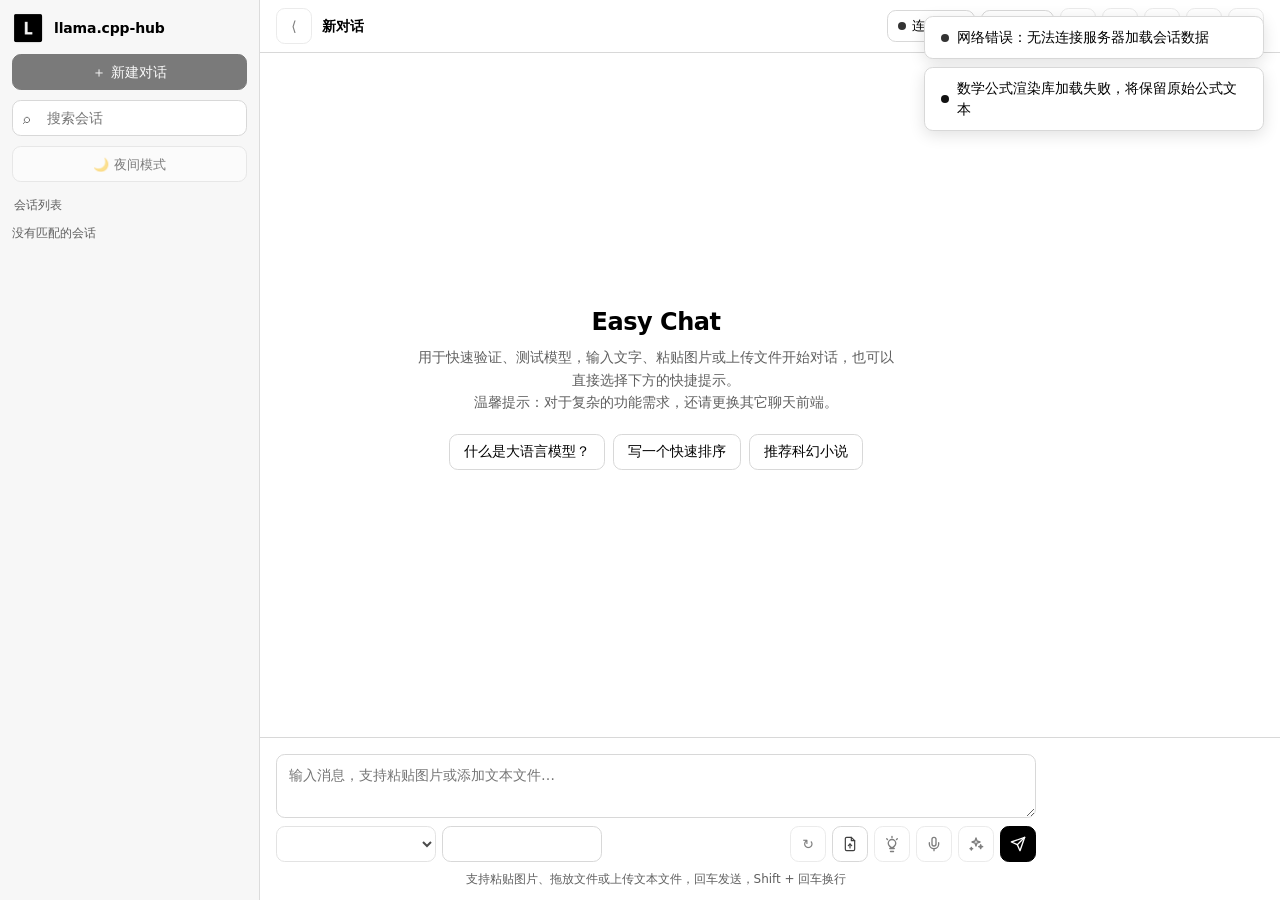
==== commit a5b17df1: "修复：Easy Chat折叠HTML却无法展开的问题" ====
--- a/src/main/resources/web/chat/index.html
+++ b/src/main/resources/web/chat/index.html
@@ -100,6 +100,13 @@
           <div id="messages"></div>
         </div>
       </section>
+      <aside id="messageRail" class="message-rail hidden" aria-label="消息列表" data-i18n-attr="aria-label" data-i18n="page.chat.main.message_rail.title">
+        <div id="messageRailTrack" class="message-rail-track" aria-hidden="true"></div>
+        <div class="message-rail-panel">
+          <div class="message-rail-header" data-i18n="page.chat.main.message_rail.title">消息列表</div>
+          <div id="messageRailList" class="message-rail-list"></div>
+        </div>
+      </aside>
 
       <section class="composer-shell">
         <div class="composer-card">
@@ -562,6 +569,7 @@
     const TEXT_FILE_EXTENSIONS = new Set(['txt', 'md', 'markdown', 'json', 'js', 'ts', 'tsx', 'jsx', 'java', 'py', 'go', 'rs', 'c', 'cpp', 'h', 'hpp', 'cs', 'sh', 'bat', 'ps1', 'yaml', 'yml', 'xml', 'html', 'css', 'sql', 'log']);
     let stateSaveTimer = 0;
     let stateSaveRetryTimer = 0;
+    let messageRailLeaveTimer = 0;
     let stateSaveInFlight = false;
     let pendingStatePayload = null;
     let stateRevision = '';
@@ -748,7 +756,10 @@
       titleGenModelSelect: document.getElementById('titleGenModelSelect'),
       autoReplyBtn: document.getElementById('autoReplyBtn'),
       autoReplyToggle: document.getElementById('autoReplyToggle'),
-      autoReplyModelSelect: document.getElementById('autoReplyModelSelect')
+      autoReplyModelSelect: document.getElementById('autoReplyModelSelect'),
+      messageRail: document.getElementById('messageRail'),
+      messageRailTrack: document.getElementById('messageRailTrack'),
+      messageRailList: document.getElementById('messageRailList')
     };
 
     let mcpModule = null;
@@ -1192,16 +1203,393 @@
       return restoreMathTokens(rendered, protectedMath.math);
     }
 
+    function wrapHtmlCodeBlocks(target, collapsed) {
+      if (!target) {
+        console.log('[HTMLPreview] wrapHtmlCodeBlocks: no target');
+        return;
+      }
+      const shouldCollapse = typeof collapsed === 'boolean' ? collapsed : true;
+      console.log('[HTMLPreview] wrapHtmlCodeBlocks: running, collapsed=', shouldCollapse);
+      const pres = target.querySelectorAll('pre');
+      let wrappedCount = 0;
+      for (const pre of pres) {
+        if (pre.closest('.html-preview-box')) {
+          continue;
+        }
+        const code = pre.querySelector('code');
+        if (!code) {
+          continue;
+        }
+        const classes = (pre.className || '') + ' ' + (code.className || '');
+        if (!/(?:^|\s)(lang|language)-html(?:\s|$)/i.test(classes)) {
+          continue;
+        }
+        const text = code.textContent || '';
+        const lineCount = text.split(/\r?\n/).length;
+        const box = document.createElement('div');
+        box.className = 'html-preview-box';
+
+        const summary = document.createElement('button');
+        summary.type = 'button';
+        summary.className = 'html-preview-head';
+        summary.addEventListener('mousedown', function(event) {
+          event.preventDefault();
+          event.stopPropagation();
+          console.log('[HTMLPreview] directClick on wrap-code head');
+          const parentBox = this.closest('.html-preview-box');
+          if (parentBox) {
+            toggleHtmlPreviewBox(parentBox);
+          }
+        });
+        summary.addEventListener('click', function(event) {
+          event.preventDefault();
+          event.stopPropagation();
+        });
+
+        const meta = document.createElement('div');
+        meta.className = 'html-preview-meta';
+        meta.innerHTML =
+          '<span class="html-preview-label">' + escapeHtml(window.I18N.t('page.chat.main.message.html_preview', 'HTML 片段')) + '</span>' +
+          '<span class="html-preview-meta-info">' + lineCount + ' ' + window.I18N.t('page.chat.main.message.lines', '行') + '</span>';
+
+        const caret = document.createElement('span');
+        caret.className = 'html-preview-caret';
+        caret.setAttribute('aria-hidden', 'true');
+        caret.textContent = '›';
+
+        const body = document.createElement('div');
+        body.className = 'html-preview-body';
+
+        summary.appendChild(meta);
+        summary.appendChild(caret);
+        box.appendChild(summary);
+        box.appendChild(body);
+
+        const parent = pre.parentNode;
+        if (!parent) {
+          continue;
+        }
+        parent.replaceChild(box, pre);
+        body.appendChild(pre);
+        applyHtmlPreviewExpanded(box, !shouldCollapse);
+
+        wrappedCount += 1;
+      }
+      console.log('[HTMLPreview] wrapHtmlCodeBlocks: wrapped', wrappedCount, 'blocks');
+    }
+
+    function buildStreamingHtmlPreviewBox(htmlBlock, collapsed) {
+      const shouldCollapse = typeof collapsed === 'boolean' ? collapsed : true;
+      console.log('[HTMLPreview] buildStreamingHtmlPreviewBox:', htmlBlock.slice(0, 40).replace(/\n/g, '\\n'), 'collapsed=', shouldCollapse);
+      const lineCount = htmlBlock.split(/\r?\n/).length;
+      const box = document.createElement('div');
+      box.className = 'html-preview-box';
+
+      const summary = document.createElement('button');
+      summary.type = 'button';
+      summary.className = 'html-preview-head';
+      summary.addEventListener('mousedown', function(event) {
+        event.preventDefault();
+        event.stopPropagation();
+        console.log('[HTMLPreview] directClick on streaming head');
+        const parentBox = this.closest('.html-preview-box');
+        if (parentBox) {
+          toggleHtmlPreviewBox(parentBox);
+        }
+      });
+      summary.addEventListener('click', function(event) {
+        event.preventDefault();
+        event.stopPropagation();
+      });
+
+      const meta = document.createElement('div');
+      meta.className = 'html-preview-meta';
+      meta.innerHTML =
+        '<span class="html-preview-label">' + escapeHtml(window.I18N.t('page.chat.main.message.html_preview', 'HTML 片段')) + '</span>' +
+        '<span class="html-preview-meta-info">' + lineCount + ' ' + window.I18N.t('page.chat.main.message.lines', '行') + '</span>';
+
+      const caret = document.createElement('span');
+      caret.className = 'html-preview-caret';
+      caret.setAttribute('aria-hidden', 'true');
+      caret.textContent = '›';
+
+      const body = document.createElement('div');
+      body.className = 'html-preview-body';
+      body.innerHTML = escapeHtml(htmlBlock).replace(/\n/g, '<br>');
+
+      summary.appendChild(meta);
+      summary.appendChild(caret);
+      box.appendChild(summary);
+      box.appendChild(body);
+      applyHtmlPreviewExpanded(box, !shouldCollapse);
+
+      return box;
+    }
+
+    function findHtmlFenceBlocks(source, includeUnclosed = true) {
+      const text = String(source ?? '');
+      const blocks = [];
+      const openPattern = /^ {0,3}(`{3,}|~{3,})[ \t]*([^\r\n]*)(?:\r?\n|$)/gm;
+      let openMatch;
+      while ((openMatch = openPattern.exec(text)) !== null) {
+        const marker = openMatch[1];
+        const info = String(openMatch[2] || '').trim();
+        if (!/^html\b/i.test(info)) {
+          continue;
+        }
+        const contentStart = openPattern.lastIndex;
+        const markerChar = marker.charAt(0) === '~' ? '~' : '`';
+        const closePattern = new RegExp('^ {0,3}' + markerChar + '{' + marker.length + ',}[ \\t]*(?:\\r?\\n|$)', 'gm');
+        closePattern.lastIndex = contentStart;
+        const closeMatch = closePattern.exec(text);
+        if (closeMatch) {
+          blocks.push({
+            start: openMatch.index,
+            end: closePattern.lastIndex,
+            content: text.slice(contentStart, closeMatch.index)
+          });
+          openPattern.lastIndex = closePattern.lastIndex;
+        } else if (includeUnclosed) {
+          blocks.push({
+            start: openMatch.index,
+            end: text.length,
+            content: text.slice(contentStart)
+          });
+          break;
+        }
+      }
+      return blocks;
+    }
+
+    function buildHtmlCodePreviewBox(htmlCode, collapsed) {
+      const shouldCollapse = typeof collapsed === 'boolean' ? collapsed : true;
+      const codeText = String(htmlCode ?? '');
+      const lineCount = codeText.split(/\r?\n/).length;
+      const box = document.createElement('div');
+      box.className = 'html-preview-box';
+
+      const head = document.createElement('button');
+      head.type = 'button';
+      head.className = 'html-preview-head';
+      head.addEventListener('mousedown', function(event) {
+        event.preventDefault();
+        event.stopPropagation();
+        console.log('[HTMLPreview] directClick on html-code head');
+        const parentBox = this.closest('.html-preview-box');
+        if (parentBox) {
+          toggleHtmlPreviewBox(parentBox);
+        }
+      });
+      head.addEventListener('click', function(event) {
+        event.preventDefault();
+        event.stopPropagation();
+      });
+
+      const meta = document.createElement('div');
+      meta.className = 'html-preview-meta';
+      meta.innerHTML =
+        '<span class="html-preview-label">' + escapeHtml(window.I18N.t('page.chat.main.message.html_preview', 'HTML 片段')) + '</span>' +
+        '<span class="html-preview-meta-info">' + lineCount + ' ' + window.I18N.t('page.chat.main.message.lines', '行') + '</span>';
+
+      const caret = document.createElement('span');
+      caret.className = 'html-preview-caret';
+      caret.setAttribute('aria-hidden', 'true');
+      caret.textContent = '›';
+
+      const body = document.createElement('div');
+      body.className = 'html-preview-body';
+
+      const pre = document.createElement('pre');
+      const code = document.createElement('code');
+      code.className = 'lang-html';
+      code.textContent = codeText;
+      pre.appendChild(code);
+      body.appendChild(pre);
+
+      head.appendChild(meta);
+      head.appendChild(caret);
+      box.appendChild(head);
+      box.appendChild(body);
+      applyHtmlPreviewExpanded(box, !shouldCollapse);
+      return box;
+    }
+
+    function appendRenderedMarkdownFragment(target, markdown) {
+      const text = String(markdown ?? '');
+      if (!text) {
+        return;
+      }
+      const template = document.createElement('template');
+      template.innerHTML = renderMarkdown(text);
+      target.appendChild(template.content);
+    }
+
+    function renderMarkdownWithHtmlPreviews(target, source, collapsed) {
+      if (!target) {
+        return false;
+      }
+      const text = String(source ?? '');
+      const blocks = findHtmlFenceBlocks(text, true);
+      if (!blocks.length) {
+        return false;
+      }
+      const shouldCollapse = typeof collapsed === 'boolean' ? collapsed : true;
+      const container = document.createDocumentFragment();
+      let cursor = 0;
+      blocks.forEach((block) => {
+        const markdownText = text.slice(cursor, block.start);
+        if (markdownText) {
+          const template = document.createElement('template');
+          template.innerHTML = renderMarkdown(markdownText);
+          container.appendChild(template.content);
+        }
+        const box = buildHtmlCodePreviewBox(block.content, shouldCollapse);
+        container.appendChild(box);
+        cursor = block.end;
+      });
+      const trailingText = text.slice(cursor);
+      if (trailingText) {
+        const template = document.createElement('template');
+        template.innerHTML = renderMarkdown(trailingText);
+        container.appendChild(template.content);
+      }
+      target.innerHTML = '';
+      target.appendChild(container);
+      return true;
+    }
+
+    function wrapStreamingHtmlCodeBlocksInPlainText(target, source, collapsed) {
+      if (!target || !source) {
+        console.log('[HTMLPreview] wrapStreamingHtmlCodeBlocksInPlainText: no target/source');
+        return;
+      }
+      const shouldCollapse = typeof collapsed === 'boolean' ? collapsed : true;
+      console.log('[HTMLPreview] wrapStreamingHtmlCodeBlocksInPlainText: source length', source.length, 'collapsed=', shouldCollapse);
+      const htmlFences = Array.from(source.matchAll(/(^|\n)```\s*(html|HTML|Html)\b/g));
+      let unclosedFence = null;
+      if (htmlFences.length) {
+        const lastFence = htmlFences[htmlFences.length - 1];
+        const afterLast = source.slice(lastFence.index + lastFence[0].length);
+        if (!/\n```(\s|$)/.test(afterLast)) {
+          unclosedFence = lastFence;
+        }
+      }
+      if (!unclosedFence) {
+        return;
+      }
+      const prefix = source.slice(0, unclosedFence.index);
+      const htmlBlock = source.slice(unclosedFence.index);
+      const container = document.createDocumentFragment();
+      if (prefix) {
+        const prefixDiv = document.createElement('div');
+        prefixDiv.innerHTML = escapeHtml(prefix).replace(/\n/g, '<br>');
+        container.appendChild(prefixDiv);
+      }
+      const box = buildStreamingHtmlPreviewBox(htmlBlock, shouldCollapse);
+      container.appendChild(box);
+      target.innerHTML = '';
+      target.appendChild(container);
+    }
+
+    function isHtmlPreviewExpanded(box) {
+      if (!box) {
+        return false;
+      }
+      if (box.classList.contains('is-open')) {
+        return true;
+      }
+      return typeof box.open === 'boolean' ? box.open : false;
+    }
+
+    function applyHtmlPreviewExpanded(box, expanded) {
+      if (!box) {
+        return;
+      }
+      const isExpanded = !!expanded;
+      if (typeof box.open === 'boolean') {
+        box.open = isExpanded;
+      }
+      box.classList.toggle('is-open', isExpanded);
+      const summary = box.querySelector(':scope > .html-preview-head');
+      if (summary) {
+        summary.setAttribute('aria-expanded', isExpanded ? 'true' : 'false');
+      }
+    }
+
+    function persistHtmlPreviewCollapsed(box) {
+      console.log('[HTMLPreview] persistCollapsed: called, box=', !!box);
+      if (!box) {
+        console.log('[HTMLPreview] persistCollapsed: box is null, return');
+        return;
+      }
+      const article = box.closest('article[data-index]');
+      console.log('[HTMLPreview] persistCollapsed: article=', !!article, 'data-index=', article?.dataset?.index);
+      if (!article) { console.log('[HTMLPreview] persistCollapsed: no article, return'); return; }
+      const index = Number(article.dataset.index);
+      console.log('[HTMLPreview] persistCollapsed: index=', index);
+      const conversation = getCurrentConversation();
+      const message = conversation?.messages?.[index];
+      console.log('[HTMLPreview] persistCollapsed: message=', !!message, 'role=', message?.role);
+      if (!message) { console.log('[HTMLPreview] persistCollapsed: no message, return'); return; }
+      const expanded = isHtmlPreviewExpanded(box);
+      console.log('[HTMLPreview] persistCollapsed: expanded=', expanded, 'setting htmlPreviewCollapsed=', !expanded);
+      message.htmlPreviewCollapsed = !expanded;
+      const response = getActiveAssistantResponse(message);
+      if (response) {
+        response.htmlPreviewCollapsed = !expanded;
+        console.log('[HTMLPreview] persistCollapsed: activeResponse updated');
+      }
+      requestAnimationFrame(() => {
+        persistState({ delay: 50, immediate: false });
+      });
+    }
+
+    function toggleHtmlPreviewBox(box) {
+      if (!box) {
+        console.log('[HTMLPreview] toggleHtmlPreviewBox: box is null');
+        return false;
+      }
+      const wasExpanded = isHtmlPreviewExpanded(box);
+      applyHtmlPreviewExpanded(box, !wasExpanded);
+      console.log('[HTMLPreview] toggleHtmlPreviewBox: wasExpanded=', wasExpanded, 'nowExpanded=', !wasExpanded);
+      persistHtmlPreviewCollapsed(box);
+      return true;
+    }
+
+    function getHtmlPreviewCollapsedForTarget(target) {
+      if (!target) {
+        return true;
+      }
+      const article = target.closest('article[data-index]');
+      if (!article) {
+        console.log('[HTMLPreview] getCollapsed: no article found for target');
+        return true;
+      }
+      const index = Number(article.dataset.index);
+      const message = getCurrentConversation()?.messages?.[index];
+      const result = typeof message?.htmlPreviewCollapsed === 'boolean' ? message.htmlPreviewCollapsed : true;
+      console.log('[HTMLPreview] getCollapsed: index=', index, 'hasMessage=', !!message, 'htmlPreviewCollapsed=', message?.htmlPreviewCollapsed, 'result=', result);
+      return result;
+    }
+
       function renderRichText(target, text, options = {}) {
         if (!target) {
           return;
         }
         const source = String(text ?? '');
         const isStreaming = !!options.isStreaming;
+        const htmlPreviewCollapsed = typeof options.htmlPreviewCollapsed === 'boolean' ? options.htmlPreviewCollapsed : true;
+        console.log('[HTMLPreview] renderRichText: isStreaming=', isStreaming, 'hasHtmlFence=', /(^|\n)```\s*(html|HTML|Html)\b/.test(source), 'collapsed=', htmlPreviewCollapsed);
        if (isStreaming) {
-          target.innerHTML = escapeHtml(source).replace(/\n/g, '<br>');
+          if (!renderMarkdownWithHtmlPreviews(target, source, htmlPreviewCollapsed)) {
+            target.innerHTML = escapeHtml(source).replace(/\n/g, '<br>');
+            wrapStreamingHtmlCodeBlocksInPlainText(target, source, htmlPreviewCollapsed);
+          }
         } else {
-          target.innerHTML = renderMarkdown(source);
+          if (!renderMarkdownWithHtmlPreviews(target, source, htmlPreviewCollapsed)) {
+            target.innerHTML = renderMarkdown(source);
+            wrapHtmlCodeBlocks(target, htmlPreviewCollapsed);
+          }
         }
         if (!isStreaming && window.hljs && typeof window.hljs.highlightElement === 'function' && (source.includes('```') || source.includes('`'))) {
          const blocks = target.querySelectorAll('pre code');
@@ -1283,8 +1671,60 @@
       if (state.renderedText === state.pendingText) {
         return;
       }
-      target.innerHTML = renderMarkdown(state.pendingText);
-      state.renderedText = state.pendingText;
+      const text = state.pendingText;
+
+      const collapsed = getHtmlPreviewCollapsedForTarget(target);
+      console.log('[HTMLPreview] flushStreamingMarkdown: collapsed=', collapsed);
+
+      const isHoveringPreview = !!target.querySelector('.html-preview-box .html-preview-head:hover');
+
+      if (!isHoveringPreview && renderMarkdownWithHtmlPreviews(target, text, collapsed)) {
+        state.renderedText = text;
+        return;
+      }
+
+      const htmlFences = Array.from(text.matchAll(/(^|\n)```\s*(html|HTML|Html)\b/g));
+      let unclosedFence = null;
+      if (htmlFences.length) {
+        const lastFence = htmlFences[htmlFences.length - 1];
+        const afterLast = text.slice(lastFence.index + lastFence[0].length);
+        if (!/\n```(\s|$)/.test(afterLast)) {
+          unclosedFence = lastFence;
+        }
+      }
+      console.log('[HTMLPreview] flushStreamingMarkdown: unclosedFence=', !!unclosedFence);
+      if (unclosedFence) {
+        const prefix = text.slice(0, unclosedFence.index);
+        const htmlBlock = text.slice(unclosedFence.index);
+        const existingBox = target.querySelector('.html-preview-box');
+        const existingHead = existingBox?.querySelector(':scope > .html-preview-head');
+        if (existingBox && existingHead && existingHead.matches(':hover')) {
+          const body = existingBox.querySelector(':scope > .html-preview-body');
+          if (body) {
+            body.innerHTML = escapeHtml(htmlBlock).replace(/\n/g, '<br>');
+          }
+          const metaInfo = existingBox.querySelector('.html-preview-meta-info');
+          if (metaInfo) {
+            metaInfo.textContent = htmlBlock.split(/\r?\n/).length + ' ' + window.I18N.t('page.chat.main.message.lines', '行');
+          }
+        } else {
+          const prefixHtml = renderMarkdown(normalizeMarkdownForStreaming(prefix));
+          const box = buildStreamingHtmlPreviewBox(htmlBlock, collapsed);
+          const container = document.createDocumentFragment();
+          const template = document.createElement('template');
+          template.innerHTML = prefixHtml;
+          container.appendChild(template.content);
+          container.appendChild(box);
+          target.innerHTML = '';
+          target.appendChild(container);
+        }
+      } else if (isHoveringPreview) {
+        return;
+      } else {
+        target.innerHTML = renderMarkdown(text);
+        wrapHtmlCodeBlocks(target, collapsed);
+      }
+      state.renderedText = text;
     }
 
     function renderStreamingMarkdown(target, fullText) {
@@ -1293,7 +1733,7 @@
       let state = getStreamingState(target);
 
       if (!state) {
-        state = { pendingText: '', renderedText: '', frameId: 0 };
+        state = { pendingText: '', renderedText: '', frameId: 0, htmlPreviewExpanded: false };
         streamingRenderCache.set(target, state);
       }
 
@@ -1307,10 +1747,10 @@
       return !!state.streamRender;
     }
 
-    function finalizeStreaming(target, fullText, role) {
+    function finalizeStreaming(target, fullText, role, htmlPreviewCollapsed) {
       if (!target) return;
       clearStreamingCache(target);
-      renderRichText(target, String(fullText || ''), { isStreaming: false, role: role || 'assistant' });
+      renderRichText(target, String(fullText || ''), { isStreaming: false, role: role || 'assistant', htmlPreviewCollapsed });
     }
 
     function appendStreamingText(target, fullText) {
@@ -2713,13 +3153,26 @@
     }
 
     function getAssistantDisplayName(message, fallbackModel) {
-      const modelName = stripModelNodeSuffix(
-        typeof message?.model === 'string' && message.model.trim()
-          ? message.model
-          : typeof fallbackModel === 'string' && fallbackModel.trim()
-            ? fallbackModel
-            : state.model
-      ) || window.I18N.t('page.chat.main.message.model', '模型');
+      const responseCount = message?.responses?.length || message?.variantModelNames?.length || 1;
+      const activeIndex = Math.min(
+        Math.max(Number.isInteger(message?.activeResponseIndex) ? message.activeResponseIndex : 0, 0),
+        Math.max(responseCount - 1, 0)
+      );
+      const raw = typeof message?.variantModelNames?.[activeIndex] === 'string' && message.variantModelNames[activeIndex].trim()
+        ? message.variantModelNames[activeIndex]
+        : typeof message?.variantModels?.[activeIndex] === 'string' && message.variantModels[activeIndex].trim()
+          ? message.variantModels[activeIndex]
+          : (() => {
+              const responses = message?.responses;
+              const resp = Array.isArray(responses) && responses[activeIndex] ? responses[activeIndex] : null;
+              if (typeof resp?.modelName === 'string' && resp.modelName.trim()) return resp.modelName;
+              if (typeof resp?.model === 'string' && resp.model.trim()) return resp.model;
+              if (typeof message?.modelName === 'string' && message.modelName.trim()) return message.modelName;
+              if (typeof message?.model === 'string' && message.model.trim()) return message.model;
+              if (typeof fallbackModel === 'string' && fallbackModel.trim()) return fallbackModel;
+              return state.model;
+            })();
+      const modelName = stripModelNodeSuffix(raw) || window.I18N.t('page.chat.main.message.model', '模型');
       return modelName;
     }
 
@@ -2929,6 +3382,11 @@
           ? response.reasoningCollapsed
           : typeof fallback.reasoningCollapsed === 'boolean'
             ? fallback.reasoningCollapsed
+            : true,
+        htmlPreviewCollapsed: typeof response?.htmlPreviewCollapsed === 'boolean'
+          ? response.htmlPreviewCollapsed
+          : typeof fallback?.htmlPreviewCollapsed === 'boolean'
+            ? fallback.htmlPreviewCollapsed
             : true
       };
     }
@@ -2947,6 +3405,7 @@
         reasoning: typeof message?.reasoning === 'string' ? message.reasoning : '',
         time: typeof message?.time === 'string' ? message.time : nowTime(),
         reasoningCollapsed: typeof message?.reasoningCollapsed === 'boolean' ? message.reasoningCollapsed : true,
+        htmlPreviewCollapsed: typeof message?.htmlPreviewCollapsed === 'boolean' ? message.htmlPreviewCollapsed : true,
         toolCalls: normalizeMcpToolCalls(message?.toolCalls),
         toolCallsCollapsed: typeof message?.toolCallsCollapsed === 'boolean' ? message.toolCallsCollapsed : true,
         toolCallId: typeof message?.toolCallId === 'string' ? message.toolCallId : '',
@@ -2981,8 +3440,15 @@
         reasoning: activeResponse.reasoning,
         time: activeResponse.time,
         reasoningCollapsed: activeResponse.reasoningCollapsed,
+        htmlPreviewCollapsed: activeResponse.htmlPreviewCollapsed,
         toolCalls: normalizeMcpToolCalls(activeResponse.toolCalls)
       };
+    }
+
+    function getMessageFragmentSeq(message) {
+      const raw = message?.fragmentSeq != null ? message.fragmentSeq : message?.order;
+      const seq = Number(raw);
+      return Number.isFinite(seq) && seq >= 0 ? seq : null;
     }
 
     function getActiveAssistantResponse(message) {
@@ -3017,6 +3483,7 @@
       message.reasoning = normalized.reasoning;
       message.time = normalized.time;
       message.reasoningCollapsed = normalized.reasoningCollapsed;
+      message.htmlPreviewCollapsed = normalized.htmlPreviewCollapsed;
       message.toolCalls = normalized.toolCalls;
       return message;
     }
@@ -3031,7 +3498,8 @@
         reasoning: typeof extra.reasoning === 'string' ? extra.reasoning : '',
         toolCalls: normalizeMcpToolCalls(extra.toolCalls),
         time: typeof extra.time === 'string' ? extra.time : nowTime(),
-        reasoningCollapsed: typeof extra.reasoningCollapsed === 'boolean' ? extra.reasoningCollapsed : true
+        reasoningCollapsed: typeof extra.reasoningCollapsed === 'boolean' ? extra.reasoningCollapsed : true,
+        htmlPreviewCollapsed: typeof extra.htmlPreviewCollapsed === 'boolean' ? extra.htmlPreviewCollapsed : true
       });
     }
 
@@ -3202,7 +3670,7 @@
 
       const body = document.createElement('div');
       body.className = 'tool-result-body' + (message.toolResultCollapsed ? ' hidden' : '');
-      renderRichText(body, message.content || '');
+      renderRichText(body, message.content || '', { htmlPreviewCollapsed: message.htmlPreviewCollapsed });
 
       toggle.appendChild(toggleMeta);
       toggle.appendChild(toggleCaret);
@@ -4324,8 +4792,11 @@
             }
             setConversationLoadedMessages(conversation, messages);
             conversation.messageCount = messages.length;
-            if (messages.length > 0) {
-              const maxSeq = Math.max(...messages.map(m => m.order != null ? m.order : 0));
+            const serverNextSeq = Number(historyJson.nextSeq);
+            if (Number.isFinite(serverNextSeq) && serverNextSeq >= 0) {
+              conversation.nextFragmentSeq = serverNextSeq;
+            } else if (messages.length > 0) {
+              const maxSeq = Math.max(...messages.map(m => getMessageFragmentSeq(m) ?? 0));
               conversation.nextFragmentSeq = maxSeq + 1;
             } else {
               conversation.nextFragmentSeq = 0;
@@ -4644,10 +5115,10 @@
             appendStreamingText(reasoningBody, message.reasoning || '');
           } else {
             clearStreamingCache(reasoningBody);
-            renderRichText(reasoningBody, message.reasoning || '', { isStreaming: true, role: message.role });
+            renderRichText(reasoningBody, message.reasoning || '', { isStreaming: true, role: message.role, htmlPreviewCollapsed: message.htmlPreviewCollapsed });
           }
         } else {
-          renderRichText(reasoningBody, message.reasoning, { isStreaming: false });
+          renderRichText(reasoningBody, message.reasoning, { isStreaming: false, htmlPreviewCollapsed: message.htmlPreviewCollapsed });
         }
 
         reasoningHead.appendChild(reasoningMeta);
@@ -4857,10 +5328,10 @@
               appendStreamingText(content, message.content || '');
             } else {
               clearStreamingCache(content);
-              renderRichText(content, message.content || '', { isStreaming: true, role: message.role });
+              renderRichText(content, message.content || '', { isStreaming: true, role: message.role, htmlPreviewCollapsed: message.htmlPreviewCollapsed });
             }
           } else {
-            renderRichText(content, message.content || '', { isStreaming: false, role: message.role });
+            renderRichText(content, message.content || '', { isStreaming: false, role: message.role, htmlPreviewCollapsed: message.htmlPreviewCollapsed });
           }
           bubble.appendChild(content);
         }
@@ -4940,6 +5411,7 @@
 
       syncConversationMeta();
       updateMessageActionStates();
+      renderMessageRail();
 
       scrollChatToBottom();
       requestAnimationFrame(() => {
@@ -4993,6 +5465,77 @@
       syncConversationMeta();
       updateMessageActionStates();
       scrollChatToBottom();
+      renderMessageRail();
+    }
+
+    function buildMessageRailPreview(message) {
+      const text = String(message?.content || '').trim();
+      if (text) {
+        return text.replace(/\s+/g, ' ').slice(0, 60);
+      }
+      if (message?.role === 'assistant') {
+        if (message?.reasoning) {
+          return window.I18N.t('page.chat.main.message.thinking', '思维链');
+        }
+        return window.I18N.t('page.chat.main.message_rail.assistant_preview', 'AI 消息');
+      }
+      if (message?.role === 'tool') {
+        return message?.toolName
+          ? window.I18N.t('page.chat.main.message.tool_role', '工具 · {name}').replace('{name}', message.toolName)
+          : window.I18N.t('page.chat.main.message.tool_role_simple', '工具');
+      }
+      return window.I18N.t('page.chat.main.message.user_role', '用户');
+    }
+
+    function renderMessageRail() {
+      if (!els.messageRail || !els.messageRailTrack || !els.messageRailList) {
+        return;
+      }
+      const conversation = getCurrentConversation();
+      const messages = conversation && isConversationLoaded(conversation) ? conversation.messages : [];
+      els.messageRailTrack.innerHTML = '';
+      els.messageRailList.innerHTML = '';
+
+      if (!messages.length) {
+        els.messageRail.classList.add('hidden');
+        return;
+      }
+      els.messageRail.classList.remove('hidden');
+
+      for (let i = 0; i < messages.length; i += 1) {
+        const message = messages[i];
+        const roleClass = message.role === 'user' ? 'user' : (message.role === 'tool' ? 'tool' : 'assistant');
+
+        const marker = document.createElement('button');
+        marker.type = 'button';
+        marker.className = 'message-rail-marker ' + roleClass;
+        marker.dataset.index = String(i);
+        marker.title = window.I18N.t('page.chat.main.message_rail.goto', '跳转到消息 {n}').replace('{n}', String(i + 1));
+        els.messageRailTrack.appendChild(marker);
+
+        const item = document.createElement('button');
+        item.type = 'button';
+        item.className = 'message-rail-item ' + roleClass;
+        item.dataset.index = String(i);
+        item.title = window.I18N.t('page.chat.main.message_rail.goto', '跳转到消息 {n}').replace('{n}', String(i + 1));
+        item.innerHTML = '<span class="message-rail-item-dot"></span>' +
+          '<span class="message-rail-item-text">' + escapeHtml(buildMessageRailPreview(message)) + '</span>';
+        els.messageRailList.appendChild(item);
+      }
+    }
+
+    function scrollToMessageByIndex(index) {
+      const target = els.messages.querySelector('.message[data-index="' + index + '"]');
+      if (!target) {
+        return;
+      }
+      target.scrollIntoView({ behavior: 'smooth', block: 'start' });
+      target.classList.remove('message-rail-highlight');
+      void target.offsetWidth;
+      target.classList.add('message-rail-highlight');
+      window.setTimeout(() => {
+        target.classList.remove('message-rail-highlight');
+      }, 1200);
     }
 
     function createMessageActionButton(action, index, label, iconMarkup) {
@@ -5095,10 +5638,10 @@
               renderStreamingMarkdown(reasoningBody, message.reasoning || '');
             } else {
               clearStreamingCache(reasoningBody);
-              renderRichText(reasoningBody, message.reasoning || '', { isStreaming: true, role: message.role });
+              renderRichText(reasoningBody, message.reasoning || '', { isStreaming: true, role: message.role, htmlPreviewCollapsed: message.htmlPreviewCollapsed });
             }
           } else {
-            finalizeStreaming(reasoningBody, message.reasoning || '', message.role);
+            finalizeStreaming(reasoningBody, message.reasoning || '', message.role, message.htmlPreviewCollapsed);
           }
         }
       } else if (reasoningBox) {
@@ -5117,10 +5660,10 @@
             renderStreamingMarkdown(contentDiv, message.content || '');
           } else {
             clearStreamingCache(contentDiv);
-            renderRichText(contentDiv, message.content || '', { isStreaming: true, role: message.role });
+            renderRichText(contentDiv, message.content || '', { isStreaming: true, role: message.role, htmlPreviewCollapsed: message.htmlPreviewCollapsed });
           }
         } else {
-          finalizeStreaming(contentDiv, message.content || '', message.role);
+          finalizeStreaming(contentDiv, message.content || '', message.role, message.htmlPreviewCollapsed);
         }
       } else if (contentDiv) {
         contentDiv.remove();
@@ -5194,6 +5737,7 @@
         reasoning: extra.reasoning || '',
         time: extra.time || nowTime(),
         reasoningCollapsed: typeof extra.reasoningCollapsed === 'boolean' ? extra.reasoningCollapsed : true,
+        htmlPreviewCollapsed: typeof extra.htmlPreviewCollapsed === 'boolean' ? extra.htmlPreviewCollapsed : true,
         toolCalls: normalizeMcpToolCalls(extra.toolCalls),
         toolCallsCollapsed: typeof extra.toolCallsCollapsed === 'boolean' ? extra.toolCallsCollapsed : true,
         toolCallId: typeof extra.toolCallId === 'string' ? extra.toolCallId : '',
@@ -5210,7 +5754,8 @@
           performanceText: nextMessage.performanceText,
           reasoning: nextMessage.reasoning,
           time: nextMessage.time,
-          reasoningCollapsed: nextMessage.reasoningCollapsed
+          reasoningCollapsed: nextMessage.reasoningCollapsed,
+          htmlPreviewCollapsed: nextMessage.htmlPreviewCollapsed
         })];
         nextMessage.activeResponseIndex = 0;
         syncAssistantMessageState(nextMessage);
@@ -5919,9 +6464,7 @@
       renderMessages();
       persistState();
       // Sync fragment file
-      const seq = message.fragmentSeq != null
-        ? message.fragmentSeq
-        : (message.order != null ? message.order : null);
+      const seq = getMessageFragmentSeq(message);
       if (seq != null) {
         const variantIndex = message.role === 'assistant'
           ? (message.activeResponseIndex != null ? message.activeResponseIndex : 0)
@@ -6014,7 +6557,7 @@
           const variantPairs = [];
           for (const msg of (conversation?.messages || [])) {
             if (msg.role === 'assistant' && msg.responses && msg.responses.length > 1) {
-              const msgSeq = msg.fragmentSeq != null ? msg.fragmentSeq : msg.order;
+              const msgSeq = getMessageFragmentSeq(msg);
               const msgIdx = msg.activeResponseIndex != null ? msg.activeResponseIndex : 0;
               if (msgSeq != null) {
                 variantPairs.push(msgSeq + ':' + msgIdx);
@@ -6075,7 +6618,7 @@
                 const aiMsg = conv?.messages?.[currentAssistantIndex];
                 if (aiMsg && aiMsg.fragmentSeq == null) {
                   const lastUser = conv?.messages?.findLast(m => m.role === 'user');
-                  const lastUserSeq = lastUser?.fragmentSeq != null ? lastUser.fragmentSeq : (lastUser?.order != null ? lastUser.order : null);
+                  const lastUserSeq = getMessageFragmentSeq(lastUser);
                   aiMsg.fragmentSeq = lastUserSeq != null ? lastUserSeq + 1 : (conv?.nextFragmentSeq != null ? conv.nextFragmentSeq - 1 : null);
                 }
               }
@@ -6122,7 +6665,7 @@
                 const aiMsg = conv?.messages?.[currentAssistantIndex];
                 if (aiMsg && aiMsg.fragmentSeq == null) {
                   const lastUser = conv?.messages?.findLast(m => m.role === 'user');
-                  const lastUserSeq = lastUser?.fragmentSeq != null ? lastUser.fragmentSeq : (lastUser?.order != null ? lastUser.order : null);
+                  const lastUserSeq = getMessageFragmentSeq(lastUser);
                   aiMsg.fragmentSeq = lastUserSeq != null ? lastUserSeq + 1 : (conv?.nextFragmentSeq != null ? conv.nextFragmentSeq - 1 : null);
                 }
               }
@@ -6225,21 +6768,42 @@
         return;
       }
       let userMessageIndex = index;
+      let targetRegenerateSeq = null;
 
       if (message.role === 'assistant') {
-        // Walk backwards, skipping tool and intermediate assistant messages, to find the triggering user message
-        let searchIdx = index - 1;
-        while (searchIdx >= 0) {
-          const prev = conversation.messages[searchIdx];
-          if (prev.role === 'tool' || prev.role === 'assistant') {
+        const assistantSeq = getMessageFragmentSeq(message);
+        if (assistantSeq != null) {
+          const expectedContextSeq = assistantSeq - 1;
+          const expectedContextIndex = conversation.messages.findIndex(item => getMessageFragmentSeq(item) === expectedContextSeq);
+          if (expectedContextSeq < 0 || expectedContextIndex < 0 || !hasMessageBody(conversation.messages[expectedContextIndex])) {
+            showToast('info', window.I18N.t('page.chat.main.status.orphan_assistant_regenerate', '该回复依赖的上一条消息已删除，无法重新生成'));
+            return;
+          }
+          targetRegenerateSeq = assistantSeq;
+          let searchIdx = index - 1;
+          while (searchIdx >= 0) {
+            const prev = conversation.messages[searchIdx];
+            if (prev.role === 'user') {
+              userMessageIndex = searchIdx;
+              break;
+            }
             searchIdx -= 1;
-            continue;
-          }
-          if (prev.role === 'user') {
-            userMessageIndex = searchIdx;
+          }
+        } else {
+          // Walk backwards, skipping tool and intermediate assistant messages, to find the triggering user message.
+          let searchIdx = index - 1;
+          while (searchIdx >= 0) {
+            const prev = conversation.messages[searchIdx];
+            if (prev.role === 'tool' || prev.role === 'assistant') {
+              searchIdx -= 1;
+              continue;
+            }
+            if (prev.role === 'user') {
+              userMessageIndex = searchIdx;
+              break;
+            }
             break;
           }
-          break;
         }
         if (userMessageIndex === index || !conversation.messages[userMessageIndex] || conversation.messages[userMessageIndex].role !== 'user') {
           showToast('info', window.I18N.t('page.chat.main.status.no_user_message', '未找到对应的用户消息'));
@@ -6293,19 +6857,19 @@
           truncateEndIndex = assistantMessageIndex + 1;
         } else {
           createdNewAssistant = true;
-          pushMessage('assistant', '', {
+          const userMsg = conversation.messages[userMessageIndex];
+          const userSeq = getMessageFragmentSeq(userMsg);
+          const assistantDraft = normalizeConversationMessage({
+            role: 'assistant',
+            content: '',
             model: state.model,
             isStreaming: true,
-            time: nowTime()
-          }, { incremental: true, persist: false });
-          assistantMessageIndex = conversation.messages.length - 1;
-          // Assign fragmentSeq so the AI message can be deleted
-          const aiMsg = conversation.messages[assistantMessageIndex];
-          if (aiMsg && aiMsg.fragmentSeq == null) {
-            const userMsg = conversation.messages[userMessageIndex];
-            const userSeq = userMsg?.fragmentSeq != null ? userMsg.fragmentSeq : (userMsg?.order != null ? userMsg.order : null);
-            aiMsg.fragmentSeq = userSeq != null ? userSeq + 1 : null;
-          }
+            time: nowTime(),
+            fragmentSeq: userSeq != null ? userSeq + 1 : null
+          });
+          conversation.messages.splice(userMessageIndex + 1, 0, assistantDraft);
+          conversation.messageCount = conversation.messages.length;
+          assistantMessageIndex = userMessageIndex + 1;
           truncateEndIndex = assistantMessageIndex + 1;
         }
       }
@@ -6319,10 +6883,10 @@
       renderConversationList();
       renderMessages();
       persistState();
-      // Calculate regenerateSeq: AI seq = user fragmentSeq + 1
+      // Calculate regenerateSeq: assistant seq is the write target for the new variant.
       const userMsg = conversation.messages[userMessageIndex];
-      const userSeq = userMsg?.fragmentSeq != null ? userMsg.fragmentSeq : (userMsg?.order != null ? userMsg.order : null);
-      const regenerateSeq = userSeq != null ? userSeq + 1 : null;
+      const userSeq = getMessageFragmentSeq(userMsg);
+      const regenerateSeq = targetRegenerateSeq != null ? targetRegenerateSeq : (userSeq != null ? userSeq + 1 : null);
       const success = await requestAssistantResponse({
         targetAssistantIndex: assistantMessageIndex,
         regenerateSeq
@@ -6334,8 +6898,8 @@
       // Rollback the draft response if the request failed
       if (!success) {
         if (createdNewAssistant) {
-          if (conversation.messages[conversation.messages.length - 1]?.role === 'assistant') {
-            conversation.messages.pop();
+          if (conversation.messages[assistantMessageIndex]?.role === 'assistant') {
+            conversation.messages.splice(assistantMessageIndex, 1);
           }
         } else {
           const assistantMessage = conversation.messages[assistantMessageIndex];
@@ -6364,7 +6928,7 @@
       }
       if (message.role === 'assistant' && Array.isArray(message.responses) && message.responses.length > 1) {
         // AI variant deletion: clear the active variant on backend
-        const seq = message?.fragmentSeq != null ? message.fragmentSeq : (message?.order != null ? message.order : null);
+        const seq = getMessageFragmentSeq(message);
         const deleteIndex = Math.min(
           Math.max(Number(message.activeResponseIndex || 0), 0),
           message.responses.length - 1
@@ -6399,7 +6963,7 @@
         return;
       }
       // User message deletion: clear the fragment on backend
-      const seq = message?.fragmentSeq != null ? message.fragmentSeq : (message?.order != null ? message.order : null);
+      const seq = getMessageFragmentSeq(message);
       if (seq != null) {
         try {
           await fetchJson(EASY_CHAT_DELETE_ENDPOINT, {
@@ -6886,6 +7450,18 @@
         order: msg.seq,
         fragmentSeq: msg.seq
       };
+      if (typeof msg.model === 'string' && msg.model.trim()) {
+        out.model = msg.model;
+      }
+      if (typeof msg.modelName === 'string' && msg.modelName.trim()) {
+        out.modelName = msg.modelName;
+      }
+      if (Array.isArray(msg.variantModels)) {
+        out.variantModels = msg.variantModels;
+      }
+      if (Array.isArray(msg.variantModelNames)) {
+        out.variantModelNames = msg.variantModelNames;
+      }
       if (role === 'assistant') {
         if (payload.reasoning_content) {
           out.reasoning = payload.reasoning_content;
@@ -7096,7 +7672,7 @@
       });
     }
 
-    async function generateTitleViaApi(prompt, signal) {
+    async function generateTitleViaApi(prompt, signal, systemPrompt) {
       const conversationId = typeof state.currentConversationId === 'string' ? state.currentConversationId.trim() : '';
       if (!conversationId) {
         return '';
@@ -7115,6 +7691,9 @@
       };
       if (nodeId) {
         body.nodeId = nodeId;
+      }
+      if (systemPrompt && typeof systemPrompt === 'string' && systemPrompt.trim()) {
+        body.systemPrompt = systemPrompt.trim();
       }
       const response = await fetch(EASY_CHAT_GENERATE_TITLE_ENDPOINT, {
         method: 'POST',
@@ -7555,13 +8134,15 @@
       const shouldGenerateTitle = state.enableTitleGen && !hasFirstUserMessage;
       if (shouldGenerateTitle) {
         const titleConvId = state.currentConversationId;
+        const assistant = getCurrentAssistant();
+        const systemPrompt = assistant?.systemPrompt || '';
         state.isGeneratingTitle = true;
         state.abortController = new AbortController();
         syncSendButtonState();
         updateStatus('ready', window.I18N.t('page.chat.main.status.generating_title', '正在生成标题…'), window.I18N.t('page.chat.main.status.generating_title_short', '生成标题'));
         let titleAborted = false;
         try {
-          const title = await generateTitleViaApi(prompt, state.abortController.signal);
+          const title = await generateTitleViaApi(prompt, state.abortController.signal, systemPrompt);
           if (title) {
             const titleConv = state.conversations.find(c => c.id === titleConvId);
             if (titleConv) {
@@ -8070,6 +8651,25 @@
     }
 
     function bindEvents() {
+      if (els.messageRail) {
+        els.messageRail.addEventListener('mouseenter', () => {
+          clearTimeout(messageRailLeaveTimer);
+          els.messageRail.classList.add('expanded');
+        });
+        els.messageRail.addEventListener('mouseleave', () => {
+          messageRailLeaveTimer = window.setTimeout(() => {
+            els.messageRail.classList.remove('expanded');
+          }, 200);
+        });
+        els.messageRail.addEventListener('click', event => {
+          const marker = event.target.closest('.message-rail-marker, .message-rail-item');
+          if (!marker) {
+            return;
+          }
+          const index = Number(marker.dataset.index);
+          scrollToMessageByIndex(index);
+        });
+      }
       els.settingsBtn.addEventListener('click', openSettings);
       els.closeSettingsBtn.addEventListener('click', closeSettings);
       els.thinkingToggleBtn.addEventListener('click', event => {
@@ -8598,6 +9198,20 @@
         }
       });
       els.messages.addEventListener('click', event => {
+        const htmlPreviewBox = event.target.closest('.html-preview-box');
+        console.log('[HTMLPreview] click: target.tag=', event.target.tagName, 'target.class=', event.target.className, 'foundBox=', !!htmlPreviewBox);
+        if (htmlPreviewBox) {
+          const htmlPreviewHead = event.target.closest('.html-preview-head');
+          const htmlPreviewBody = event.target.closest('.html-preview-body');
+          const isExpanded = isHtmlPreviewExpanded(htmlPreviewBox);
+          const shouldToggleHtmlPreview = !!htmlPreviewHead || (!isExpanded && !htmlPreviewBody);
+          console.log('[HTMLPreview] click: head=', !!htmlPreviewHead, 'body=', !!htmlPreviewBody, 'isExpanded=', isExpanded, 'shouldToggle=', shouldToggleHtmlPreview);
+          if (shouldToggleHtmlPreview) {
+            event.preventDefault();
+            toggleHtmlPreviewBox(htmlPreviewBox);
+            return;
+          }
+        }
         const imageCard = event.target.closest('[data-image-preview]');
         if (imageCard) {
           openImageLightbox(imageCard.dataset.imagePreview);
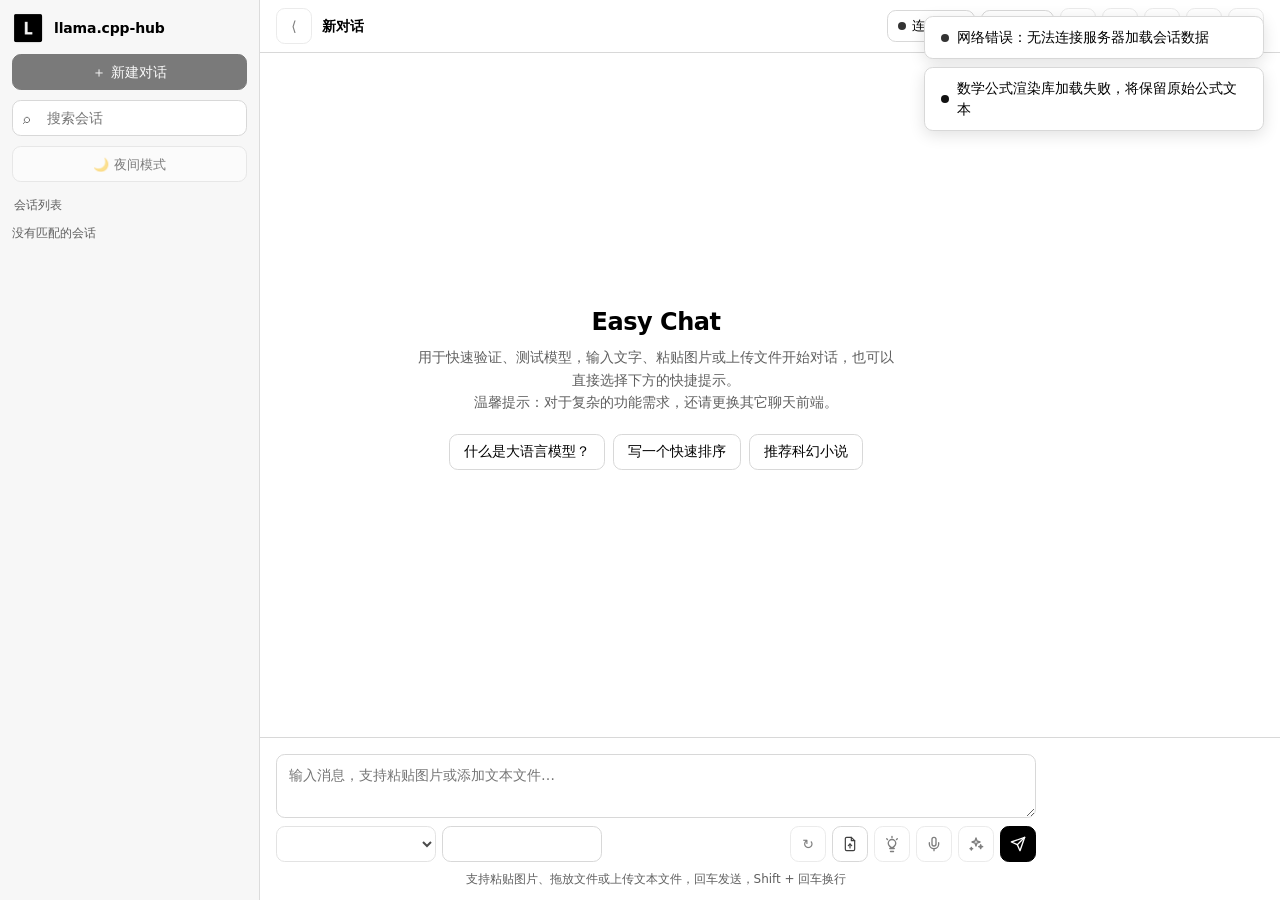
==== commit 76de3d00: "新增：Easy Chat现在可以对未完成的响应做重新生成处理" ====
--- a/src/main/resources/web/chat/index.html
+++ b/src/main/resources/web/chat/index.html
@@ -3387,7 +3387,12 @@
           ? response.htmlPreviewCollapsed
           : typeof fallback?.htmlPreviewCollapsed === 'boolean'
             ? fallback.htmlPreviewCollapsed
-            : true
+            : true,
+        finishReason: typeof response?.finishReason === 'string' && response.finishReason.trim()
+          ? response.finishReason.trim()
+          : typeof fallback?.finishReason === 'string' && fallback.finishReason.trim()
+            ? fallback.finishReason.trim()
+            : null
       };
     }
 
@@ -3441,7 +3446,8 @@
         time: activeResponse.time,
         reasoningCollapsed: activeResponse.reasoningCollapsed,
         htmlPreviewCollapsed: activeResponse.htmlPreviewCollapsed,
-        toolCalls: normalizeMcpToolCalls(activeResponse.toolCalls)
+        toolCalls: normalizeMcpToolCalls(activeResponse.toolCalls),
+        finishReason: activeResponse.finishReason ?? null
       };
     }
 
@@ -3485,6 +3491,7 @@
       message.reasoningCollapsed = normalized.reasoningCollapsed;
       message.htmlPreviewCollapsed = normalized.htmlPreviewCollapsed;
       message.toolCalls = normalized.toolCalls;
+      message.finishReason = normalized.finishReason ?? null;
       return message;
     }
 
@@ -5373,6 +5380,30 @@
             '<path d="M19 8a7 7 0 1 0 2 5"></path>',
             '<path d="M19 3v5h-5"></path>'
           ].join('')));
+          // "Continue generation" only on the last assistant message of the conversation.
+          // Backend (EasyChatService) requires continueSeq to be the trailing assistant
+          // fragment; rendering the button only there keeps UX aligned with that constraint.
+          // Additionally, hide the button when the response is known to be naturally
+          // finished (finish_reason="stop"/"tool_calls"): llama.cpp would just emit EOS
+          // again, and repeated attempts could eventually sample junk tokens that pollute
+          // the fragment. Truncated-by-length ("length") and user-aborted (null) responses
+          // remain continueable.
+          const conv = getCurrentConversation();
+          const convMsgs = conv && isConversationLoaded(conv) ? conv.messages : [];
+          let lastAssistantIdx = -1;
+          for (let i = convMsgs.length - 1; i >= 0; i -= 1) {
+            if (convMsgs[i] && convMsgs[i].role === 'assistant') {
+              lastAssistantIdx = i;
+              break;
+            }
+          }
+          const canContinueResponse = !message.finishReason || message.finishReason === 'length';
+          if (lastAssistantIdx === index && canContinueResponse) {
+            actions.appendChild(createMessageActionButton('continue', index, window.I18N.t('page.chat.main.action.continue', '继续生成'), [
+              '<line x1="5" y1="12" x2="19" y2="12"></line>',
+              '<polyline points="12 5 19 12 12 19"></polyline>'
+            ].join('')));
+          }
         } else if (message.role === 'user') {
           actions.appendChild(createMessageActionButton('regenerate', index, window.I18N.t('page.chat.main.action.regenerate', '重新生成'), [
             '<path d="M19 8a7 7 0 1 0 2 5"></path>',
@@ -6539,6 +6570,9 @@
       const conversationId = state.currentConversationId || '';
       const assistant = getCurrentAssistant();
       const isRegenerate = options?.regenerateSeq != null;
+      const isContinue = options?.continueSeq != null;
+      const continueSeedContent = isContinue && typeof options.seedContent === 'string' ? options.seedContent : '';
+      const continueSeedReasoning = isContinue && typeof options.seedReasoning === 'string' ? options.seedReasoning : '';
       let requestFailed = false;
       let nextAssistantIndex = Number.isInteger(options?.targetAssistantIndex) ? options.targetAssistantIndex : null;
       let requestModel = state.model;
@@ -6567,11 +6601,12 @@
 
           const streamHeaders = buildStreamChatHeaders(conversationId, assistant, {
             regenerateSeq: isRegenerate ? options.regenerateSeq : undefined,
+            continueSeq: isContinue ? options.continueSeq : undefined,
             variantsStr: variantPairs.length > 0 ? variantPairs.join(',') : undefined
           });
 
           let bodyStr;
-          if (isRegenerate) {
+          if (isRegenerate || isContinue) {
             bodyStr = null;
           } else if (conversation?.messages?.some(m => m.role === 'tool')) {
             const lastToolMsg = conversation?.messages?.findLast(m => m.role === 'tool') || {};
@@ -6626,7 +6661,10 @@
             if (Number.isInteger(currentAssistantIndex)) {
               setAssistantResponseStreaming(currentAssistantIndex, true);
             }
-            result = await consumeSse(response, currentAssistantIndex);
+            result = await consumeSse(response, currentAssistantIndex, {
+              seedContent: isContinue ? continueSeedContent : '',
+              seedReasoning: isContinue ? continueSeedReasoning : ''
+            });
             updateLastAssistantMessage(
               result.content || '',
               result.reasoning || '',
@@ -6693,6 +6731,27 @@
           if (Number.isInteger(currentAssistantIndex)) {
             setAssistantResponseStreaming(currentAssistantIndex, false);
           }
+          // Persist the terminal finish_reason onto the active response so the UI can
+          // decide whether "continue generation" should be offered (only when the
+          // prior turn was truncated by length, or not yet finished — e.g. user abort).
+          if (result.finishReason && Number.isInteger(currentAssistantIndex)) {
+            const conv = getCurrentConversation();
+            const finishMsg = conv?.messages?.[currentAssistantIndex];
+            if (finishMsg && finishMsg.role === 'assistant') {
+              syncAssistantMessageState(finishMsg);
+              const finishResp = getActiveAssistantResponse(finishMsg);
+              if (finishResp) {
+                finishResp.finishReason = result.finishReason;
+              }
+              finishMsg.finishReason = result.finishReason;
+              syncAssistantMessageState(finishMsg);
+              // Re-render so the continue button visibility (which depends on
+              // finishReason) is updated immediately; without this the button would
+              // stay visible until the next full renderMessages, causing the
+              // post-completion UI to differ from the post-refresh UI.
+              renderMessages();
+            }
+          }
 
           if (Array.isArray(result.toolCalls) && result.toolCalls.length) {
             updateAssistantToolCalls(currentAssistantIndex, result.toolCalls);
@@ -6917,6 +6976,144 @@
       }
     }
 
+    /**
+     * Continue generating an existing assistant message.
+     *
+     * Unlike regenerate (which starts a fresh completion and stores a new variant),
+     * continue reuses the existing active response and asks llama.cpp to keep
+     * generating from the end of the current assistant content
+     * (continue_final_message=true, add_generation_prompt=false).
+     *
+     * The backend persists the FULL text (original + appended) by overwriting the
+     * existing variant (storage.updateVariant). To keep the live UI in sync during
+     * streaming, the SSE consumer is seeded with the current content/reasoning so
+     * that updateLastAssistantMessage(original + newTokens, ...) replaces — not
+     * overwrites with only the new tokens.
+     */
+    async function continueMessage(index) {
+      if (state.isSending) {
+        return;
+      }
+      const conversation = getCurrentConversation();
+      const message = conversation?.messages?.[index];
+      if (!message || message.role !== 'assistant') {
+        return;
+      }
+      if (message.isStreaming) {
+        return;
+      }
+      // A response that naturally finished (finish_reason="stop"/"tool_calls") has
+      // nothing more to append; llama.cpp would immediately emit EOS again. Only
+      // length-truncated ("length") and user-aborted (null) responses may be continued.
+      if (message.finishReason && message.finishReason !== 'length') {
+        showToast('info', window.I18N.t('page.chat.main.status.continue_already_complete', '该回复已完成，无更多内容可续写'));
+        return;
+      }
+      const continueSeq = getMessageFragmentSeq(message);
+      if (continueSeq == null || continueSeq % 2 !== 1) {
+        showToast('info', window.I18N.t('page.chat.main.status.continue_no_fragment', '该消息无法继续生成'));
+        return;
+      }
+      // Backend (EasyChatService) rejects continue on tool_calls-bearing messages:
+      // llama.cpp's continuation path silently drops tool_calls from the prompt.
+      if (hasAssistantToolCalls(message)) {
+        showToast('info', window.I18N.t('page.chat.main.status.continue_tool_calls_unsupported', '带工具调用的消息不支持继续生成'));
+        return;
+      }
+      syncRuntimeStateFromCurrentAssistant();
+      if (!state.model) {
+        updateStatus('error', window.I18N.t('page.chat.main.status.no_model_selected', '请先选择模型'), window.I18N.t('page.chat.main.status.no_model_selected_short', '未选择模型'));
+        return;
+      }
+
+      syncAssistantMessageState(message);
+      const activeResponse = getActiveAssistantResponse(message);
+      if (!activeResponse) {
+        return;
+      }
+      // Capture seed for streaming accumulator and for rollback on failure / no-op.
+      const seedContent = typeof activeResponse.content === 'string' ? activeResponse.content : '';
+      const seedReasoning = typeof activeResponse.reasoning === 'string' ? activeResponse.reasoning : '';
+      const seedTimings = activeResponse.timings;
+      const seedPerformanceText = typeof activeResponse.performanceText === 'string' ? activeResponse.performanceText : '';
+
+      message.timings = null;
+      message.performanceText = '';
+      message.isStreaming = true;
+      syncAssistantMessageState(message);
+      conversation.updatedAt = Date.now();
+      renderConversationList();
+      // Incremental update of the streaming state instead of a full renderMessages():
+      // setAssistantResponseStreaming updates only the target article (or falls back
+      // to renderMessages only when the article is missing), avoiding a full list
+      // rebuild that causes the action buttons to flicker.
+      setAssistantResponseStreaming(index, true);
+
+      const success = await requestAssistantResponse({
+        targetAssistantIndex: index,
+        continueSeq,
+        seedContent,
+        seedReasoning
+      });
+
+      // Restore the message to its pre-continue state (content/reasoning/timings).
+      const rollbackToSeed = function (msg) {
+        if (!msg || msg.role !== 'assistant') {
+          return;
+        }
+        syncAssistantMessageState(msg);
+        const resp = getActiveAssistantResponse(msg);
+        if (resp) {
+          resp.content = seedContent;
+          resp.reasoning = seedReasoning;
+          resp.timings = seedTimings;
+          resp.performanceText = seedPerformanceText;
+        }
+        msg.isStreaming = false;
+        syncAssistantMessageState(msg);
+        renderMessages();
+        persistState();
+      };
+
+      if (!success) {
+        rollbackToSeed(conversation?.messages?.[index]);
+        return;
+      }
+
+      // When the prior response was already naturally finished, the model
+      // typically emits EOS right away and produces no new content. Detect this
+      // no-op case, roll back the message to its original state, and notify the
+      // user instead of leaving a meaningless edit (cleared timings, etc.).
+      const finalMessage = conversation?.messages?.[index];
+      if (finalMessage && finalMessage.role === 'assistant') {
+        syncAssistantMessageState(finalMessage);
+        const finalResponse = getActiveAssistantResponse(finalMessage);
+        const finalContent = typeof finalResponse?.content === 'string' ? finalResponse.content : '';
+        const finalReasoning = typeof finalResponse?.reasoning === 'string' ? finalResponse.reasoning : '';
+        const appendedContent = finalContent.length >= seedContent.length && finalContent.startsWith(seedContent)
+          ? finalContent.slice(seedContent.length)
+          : finalContent;
+        const appendedReasoning = finalReasoning.length >= seedReasoning.length && finalReasoning.startsWith(seedReasoning)
+          ? finalReasoning.slice(seedReasoning.length)
+          : finalReasoning;
+        if (!appendedContent.trim() && !appendedReasoning.trim()) {
+          // Model emitted EOS without producing any new content — mark this response
+          // as naturally finished so the continue button disappears and repeated
+          // attempts (which could eventually sample junk tokens) are prevented.
+          if (finalResponse) {
+            finalResponse.finishReason = 'stop';
+          }
+          finalMessage.finishReason = 'stop';
+          rollbackToSeed(finalMessage);
+          showToast('info', window.I18N.t('page.chat.main.status.continue_already_complete', '该回复已完成，无更多内容可续写'));
+          return;
+        }
+      }
+
+      // New content was appended — persist the updated message.
+      persistState();
+    }
+
     async function deleteMessage(index) {
       if (state.isSending) {
         return;
@@ -7169,6 +7366,9 @@
       if (options.regenerateSeq != null) {
         headers['X-Regenerate-Id'] = String(options.regenerateSeq);
       }
+      if (options.continueSeq != null) {
+        headers['X-Continue-Seq'] = String(options.continueSeq);
+      }
       if (options.variantsStr) {
         headers['X-Variants'] = options.variantsStr;
       }
@@ -7472,13 +7672,17 @@
         if (payload.timings && typeof payload.timings === 'object') {
           out.timings = payload.timings;
         }
+        if (typeof payload.finish_reason === 'string' && payload.finish_reason.trim()) {
+          out.finishReason = payload.finish_reason.trim();
+        }
         if (msg.variants.length > 1) {
           out.responses = msg.variants.map(v => {
             const p = v?.content || {};
             const resp = {
               content: typeof p.content === 'string' ? p.content : '',
               reasoning: p.reasoning_content || '',
-              timings: p.timings && typeof p.timings === 'object' ? p.timings : null
+              timings: p.timings && typeof p.timings === 'object' ? p.timings : null,
+              finishReason: typeof p.finish_reason === 'string' && p.finish_reason.trim() ? p.finish_reason.trim() : null
             };
             if (p.tool_calls && p.tool_calls.length) {
               resp.toolCalls = normalizeMcpToolCalls(p.tool_calls);
@@ -7775,8 +7979,12 @@
       let timings = null;
       let toolCalls = [];
       let lastContentArray = null;
+      let finishReason = null;
       const finalizeResult = function () {
         const result = { content: answer, reasoning, model, timings, toolCalls: finalizeMcpToolCalls(toolCalls) };
+        if (finishReason) {
+          result.finishReason = finishReason;
+        }
         if (Array.isArray(lastContentArray)) {
           const extracted = extractMediaFromContent(lastContentArray);
           result.images = extracted.images;
@@ -7833,6 +8041,9 @@
               : '';
         answer += chunkContent;
         reasoning += chunkReasoning;
+        if (choice?.finish_reason !== undefined && choice?.finish_reason !== null && choice.finish_reason) {
+          finishReason = String(choice.finish_reason);
+        }
         return null;
       };
 
@@ -7887,6 +8098,9 @@
           []
         )
       };
+      if (choice?.finish_reason !== undefined && choice?.finish_reason !== null && choice.finish_reason) {
+        result.finishReason = String(choice.finish_reason);
+      }
       if (Array.isArray(rawContent)) {
         const extracted = extractMediaFromContent(rawContent);
         result.images = extracted.images;
@@ -7901,14 +8115,23 @@
       const decoder = new TextDecoder('utf-8');
       const liveUpdate = options.liveUpdate !== false;
       let buffer = '';
-      let answer = '';
-      let reasoning = '';
+      // Seed accumulator with the existing assistant content for "continue generation".
+      // llama.cpp streaming deltas contain only newly generated tokens (the prefill is
+      // suppressed server-side via task_result_state seeding), so to keep the live UI
+      // showing original+appended (matching the persisted full text) we start the
+      // local accumulator from the original content/reasoning.
+      let answer = typeof options.seedContent === 'string' ? options.seedContent : '';
+      let reasoning = typeof options.seedReasoning === 'string' ? options.seedReasoning : '';
       let model = '';
       let timings = null;
       let toolCalls = [];
       let lastContentArray = null;
+      let finishReason = null;
       const finalizeResult = function () {
         const result = { content: answer, reasoning, model, timings, toolCalls: finalizeMcpToolCalls(toolCalls) };
+        if (finishReason) {
+          result.finishReason = finishReason;
+        }
         if (Array.isArray(lastContentArray)) {
           const extracted = extractMediaFromContent(lastContentArray);
           result.images = extracted.images;
@@ -7973,6 +8196,9 @@
         answer += chunkContent;
         reasoning += chunkReasoning;
         const isFinished = choice?.finish_reason !== undefined && choice?.finish_reason !== null;
+        if (isFinished && choice.finish_reason) {
+          finishReason = String(choice.finish_reason);
+        }
         if (liveUpdate) {
           updateLastAssistantMessage(answer, reasoning, model, timings, targetIndex, isFinished);
         }
@@ -9278,6 +9504,8 @@
           switchAssistantResponse(index, 1);
         } else if (actionButton.dataset.messageAction === 'regenerate') {
           regenerateMessage(index);
+        } else if (actionButton.dataset.messageAction === 'continue') {
+          continueMessage(index);
         } else if (actionButton.dataset.messageAction === 'delete') {
           deleteMessage(index);
         }
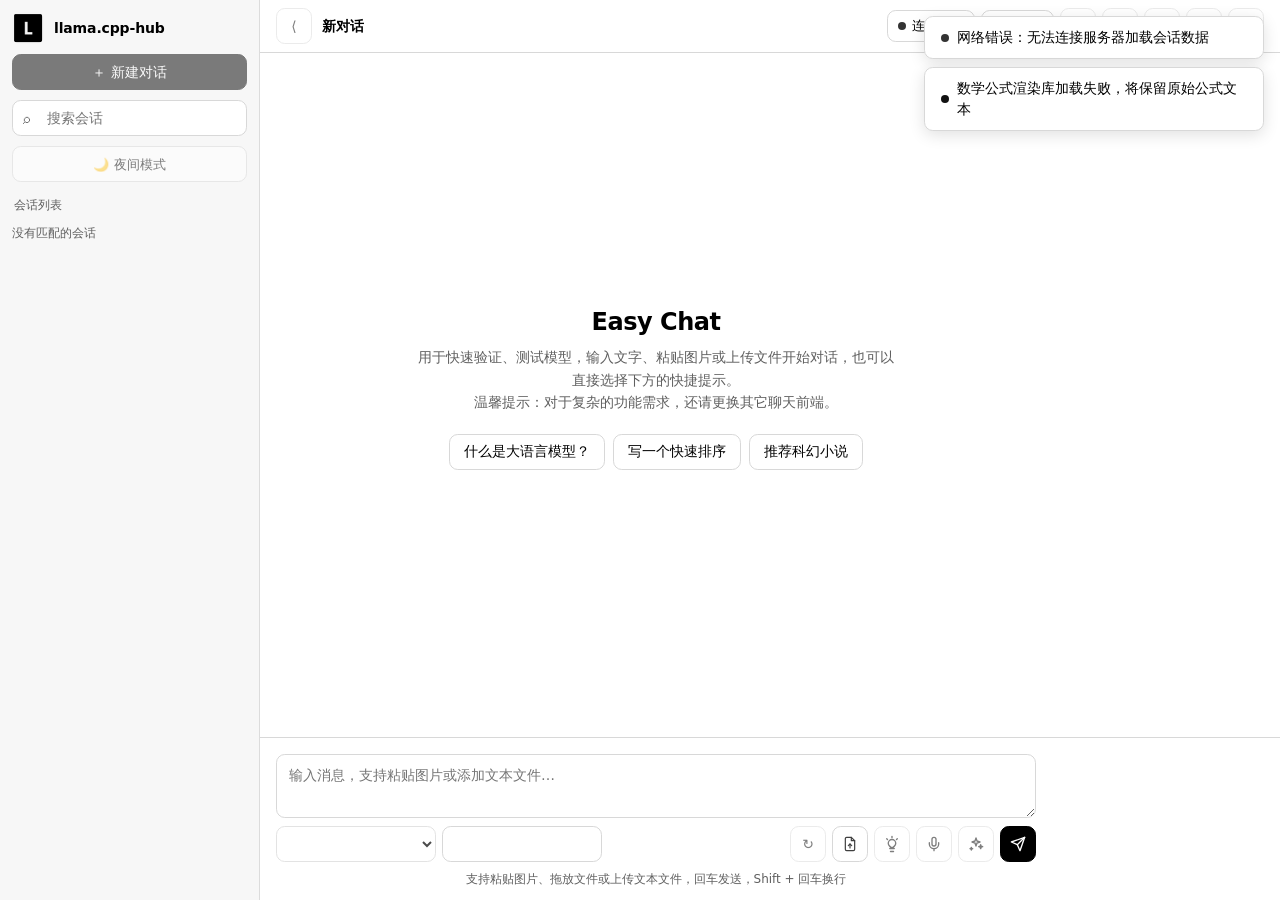
==== commit 973f4bab: "增加：Easy Chat消息中会显示助手的名字" ====
--- a/src/main/resources/web/chat/index.html
+++ b/src/main/resources/web/chat/index.html
@@ -564,7 +564,7 @@
     const MAX_IMAGE_COUNT = 6;
     const MAX_IMAGE_SIZE = 10 * 1024 * 1024;
     const MAX_TEXT_FILE_SIZE = 512 * 1024;
-    const MAX_AUDIO_SIZE = 25 * 1024 * 1024;
+    const MAX_AUDIO_SIZE = Infinity;
     const MAX_VIDEO_SIZE = Infinity;
     const TEXT_FILE_EXTENSIONS = new Set(['txt', 'md', 'markdown', 'json', 'js', 'ts', 'tsx', 'jsx', 'java', 'py', 'go', 'rs', 'c', 'cpp', 'h', 'hpp', 'cs', 'sh', 'bat', 'ps1', 'yaml', 'yml', 'xml', 'html', 'css', 'sql', 'log']);
     let stateSaveTimer = 0;
@@ -3152,28 +3152,80 @@
         : window.I18N.t('page.chat.main.misc.attachment_conversation', '附件对话');
     }
 
-    function getAssistantDisplayName(message, fallbackModel) {
+    function getAssistantModelName(message, fallbackModel) {
       const responseCount = message?.responses?.length || message?.variantModelNames?.length || 1;
       const activeIndex = Math.min(
         Math.max(Number.isInteger(message?.activeResponseIndex) ? message.activeResponseIndex : 0, 0),
         Math.max(responseCount - 1, 0)
       );
-      const raw = typeof message?.variantModelNames?.[activeIndex] === 'string' && message.variantModelNames[activeIndex].trim()
-        ? message.variantModelNames[activeIndex]
-        : typeof message?.variantModels?.[activeIndex] === 'string' && message.variantModels[activeIndex].trim()
-          ? message.variantModels[activeIndex]
-          : (() => {
-              const responses = message?.responses;
-              const resp = Array.isArray(responses) && responses[activeIndex] ? responses[activeIndex] : null;
-              if (typeof resp?.modelName === 'string' && resp.modelName.trim()) return resp.modelName;
-              if (typeof resp?.model === 'string' && resp.model.trim()) return resp.model;
-              if (typeof message?.modelName === 'string' && message.modelName.trim()) return message.modelName;
-              if (typeof message?.model === 'string' && message.model.trim()) return message.model;
-              if (typeof fallbackModel === 'string' && fallbackModel.trim()) return fallbackModel;
-              return state.model;
-            })();
-      const modelName = stripModelNodeSuffix(raw) || window.I18N.t('page.chat.main.message.model', '模型');
-      return modelName;
+      let raw = '';
+      if (Array.isArray(message?.variantModelNames) && activeIndex < message.variantModelNames.length
+          && typeof message.variantModelNames[activeIndex] === 'string' && message.variantModelNames[activeIndex].trim()) {
+        raw = message.variantModelNames[activeIndex];
+      } else if (Array.isArray(message?.variantModels) && activeIndex < message.variantModels.length
+          && typeof message.variantModels[activeIndex] === 'string' && message.variantModels[activeIndex].trim()) {
+        raw = message.variantModels[activeIndex];
+      } else {
+        const responses = message?.responses;
+        const resp = Array.isArray(responses) && responses[activeIndex] ? responses[activeIndex] : null;
+        if (typeof resp?.modelName === 'string' && resp.modelName.trim()) raw = resp.modelName;
+        else if (typeof resp?.model === 'string' && resp.model.trim()) raw = resp.model;
+        else if (typeof message?.modelName === 'string' && message.modelName.trim()) raw = message.modelName;
+        else if (typeof message?.model === 'string' && message.model.trim()) raw = message.model;
+        else if (typeof fallbackModel === 'string' && fallbackModel.trim()) raw = fallbackModel;
+        else raw = state.model;
+      }
+      return stripModelNodeSuffix(raw) || window.I18N.t('page.chat.main.message.model', '模型');
+    }
+
+    function getAssistantDisplayName(message, fallbackModel) {
+      const assistant = getCurrentAssistant();
+      const assistantName = assistant ? getAssistantDisplayLabel(assistant) : '';
+      const modelName = getAssistantModelName(message, fallbackModel);
+      if (assistantName && modelName) {
+        return assistantName + ' · ' + modelName;
+      }
+      return assistantName || modelName || window.I18N.t('page.chat.main.message.model', '模型');
+    }
+
+    function syncAssistantVariantModelArrays(message) {
+      if (!message || message.role !== 'assistant' || !Array.isArray(message.responses)) {
+        return;
+      }
+      const activeIndex = Math.min(
+        Math.max(Number.isInteger(message.activeResponseIndex) ? message.activeResponseIndex : 0, 0),
+        Math.max(message.responses.length - 1, 0)
+      );
+      message.activeResponseIndex = activeIndex;
+      const resp = message.responses[activeIndex];
+      if (!resp) {
+        return;
+      }
+      if (!Array.isArray(message.variantModels)) {
+        message.variantModels = [];
+      }
+      if (!Array.isArray(message.variantModelNames)) {
+        message.variantModelNames = [];
+      }
+      while (message.variantModels.length < message.responses.length) {
+        message.variantModels.push('');
+      }
+      while (message.variantModelNames.length < message.responses.length) {
+        message.variantModelNames.push('');
+      }
+      while (message.variantModels.length > message.responses.length) {
+        message.variantModels.pop();
+      }
+      while (message.variantModelNames.length > message.responses.length) {
+        message.variantModelNames.pop();
+      }
+      const modelValue = resp.model || message.model || '';
+      if (modelValue) {
+        message.variantModels[activeIndex] = modelValue;
+        if (!message.variantModelNames[activeIndex]) {
+          message.variantModelNames[activeIndex] = modelValue;
+        }
+      }
     }
 
     function normalizeTimingNumber(value) {
@@ -3405,6 +3457,7 @@
         audios: normalizeAudioFiles(message?.audios),
         videos: normalizeVideoFiles(message?.videos),
         model: typeof message?.model === 'string' ? message.model : '',
+        modelName: typeof message?.modelName === 'string' ? message.modelName : '',
         timings: normalizeTimings(message?.timings),
         performanceText: typeof message?.performanceText === 'string' ? message.performanceText : '',
         reasoning: typeof message?.reasoning === 'string' ? message.reasoning : '',
@@ -3419,7 +3472,9 @@
         isError: !!message?.isError,
         id: message?.id,
         order: message?.order,
-        fragmentSeq: message?.fragmentSeq
+        fragmentSeq: message?.fragmentSeq,
+        variantModels: Array.isArray(message?.variantModels) ? message.variantModels.slice() : null,
+        variantModelNames: Array.isArray(message?.variantModelNames) ? message.variantModelNames.slice() : null
       };
       if (base.role !== 'assistant') {
         return base;
@@ -3428,6 +3483,13 @@
       const responses = Array.isArray(message?.responses) && message.responses.length
         ? message.responses.map(item => normalizeAssistantResponse(item, fallbackResponse))
         : [fallbackResponse];
+      if (Array.isArray(base.variantModels)) {
+        responses.forEach((resp, idx) => {
+          if (!resp.model && typeof base.variantModels[idx] === 'string' && base.variantModels[idx].trim()) {
+            resp.model = base.variantModels[idx];
+          }
+        });
+      }
       const activeResponseIndex = Math.min(
         Math.max(Number.isInteger(message?.activeResponseIndex) ? message.activeResponseIndex : 0, 0),
         responses.length - 1
@@ -5790,6 +5852,7 @@
         })];
         nextMessage.activeResponseIndex = 0;
         syncAssistantMessageState(nextMessage);
+        syncAssistantVariantModelArrays(nextMessage);
       }
       conversation.messages.push(nextMessage);
       conversation.messageCount = conversation.messages.length;
@@ -5851,6 +5914,7 @@
       if (typeof model === 'string' && model.trim()) {
         activeResponse.model = model.trim();
       }
+      syncAssistantVariantModelArrays(message);
       activeResponse.timings = normalizeTimings(timings);
       activeResponse.performanceText = activeResponse.timings ? formatAssistantPerformanceText(activeResponse.timings) : '';
       activeResponse.time = activeResponse.time || nowTime();
@@ -6899,6 +6963,7 @@
         }));
         assistantMessage.activeResponseIndex = assistantMessage.responses.length - 1;
         syncAssistantMessageState(assistantMessage);
+        syncAssistantVariantModelArrays(assistantMessage);
         assistantMessageIndex = assistantIdx;
       } else {
         const nextMsg = conversation.messages[userMessageIndex + 1];
@@ -6912,6 +6977,7 @@
           }));
           nextMsg.activeResponseIndex = nextMsg.responses.length - 1;
           syncAssistantMessageState(nextMsg);
+          syncAssistantVariantModelArrays(nextMsg);
           assistantMessageIndex = userMessageIndex + 1;
           truncateEndIndex = assistantMessageIndex + 1;
         } else {
@@ -6928,6 +6994,7 @@
           });
           conversation.messages.splice(userMessageIndex + 1, 0, assistantDraft);
           conversation.messageCount = conversation.messages.length;
+          syncAssistantVariantModelArrays(assistantDraft);
           assistantMessageIndex = userMessageIndex + 1;
           truncateEndIndex = assistantMessageIndex + 1;
         }
@@ -7676,7 +7743,7 @@
           out.finishReason = payload.finish_reason.trim();
         }
         if (msg.variants.length > 1) {
-          out.responses = msg.variants.map(v => {
+          out.responses = msg.variants.map((v, vidx) => {
             const p = v?.content || {};
             const resp = {
               content: typeof p.content === 'string' ? p.content : '',
@@ -7684,6 +7751,9 @@
               timings: p.timings && typeof p.timings === 'object' ? p.timings : null,
               finishReason: typeof p.finish_reason === 'string' && p.finish_reason.trim() ? p.finish_reason.trim() : null
             };
+            if (Array.isArray(msg.variantModels) && typeof msg.variantModels[vidx] === 'string' && msg.variantModels[vidx].trim()) {
+              resp.model = msg.variantModels[vidx];
+            }
             if (p.tool_calls && p.tool_calls.length) {
               resp.toolCalls = normalizeMcpToolCalls(p.tool_calls);
             }
@@ -7704,6 +7774,7 @@
       }
       applySettingsInputsToState();
       const saved = await persistState({ immediate: true, showErrorToast: showSavedToast });
+      renderMessages();
       if (saved && showSavedToast) {
         showToast('success', window.I18N.t('page.chat.main.toast.saved', '助手设置已保存到服务端'));
       }
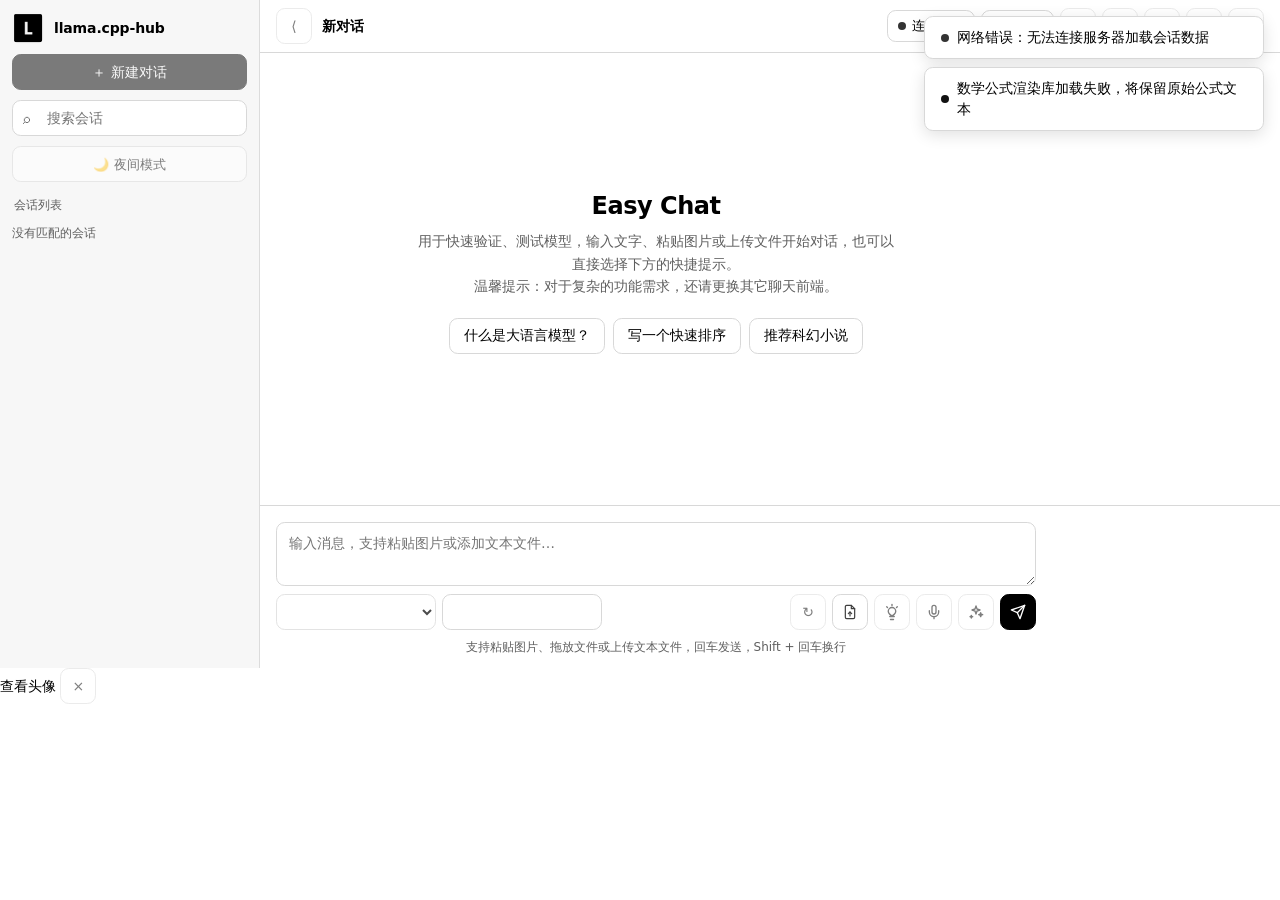
==== commit ce3f8607: "修复：Easy Chat中一些toolcall的问题，也不得不加入强制检查：包含toolcall的会话中，无法使用重新生成" ====
--- a/src/main/resources/web/chat/index.html
+++ b/src/main/resources/web/chat/index.html
@@ -176,6 +176,17 @@
         <div class="composer-hint" data-i18n="page.chat.main.composer.hint">支持粘贴图片、拖放文件或上传文本文件，回车发送，Shift + 回车换行</div>
       </section>
     </main>
+    <aside id="avatarPreviewPanel" class="avatar-preview-panel" aria-hidden="true">
+      <div class="avatar-preview-panel-inner">
+        <div class="avatar-preview-panel-head">
+          <span data-i18n="page.chat.main.avatar_preview.title">查看头像</span>
+          <button id="closeAvatarPreviewBtn" class="icon-button" type="button" aria-label="关闭" data-i18n-attr="aria-label" data-i18n="page.chat.main.lightbox.close">×</button>
+        </div>
+        <div class="avatar-preview-panel-body">
+          <img id="avatarPreviewImage" src="" alt="">
+        </div>
+      </div>
+    </aside>
   </div>
   <div id="sidebarBackdrop" class="sidebar-backdrop" aria-hidden="true"></div>
 
@@ -268,6 +279,22 @@
                   <input id="assistantNameInput" class="drawer-input" type="text" maxlength="40" placeholder="例如：代码助手" data-i18n-attr="placeholder" data-i18n="page.chat.main.settings.general.name_placeholder">
                 </div>
                 <p id="assistantUsageHint" class="settings-field-desc"></p>
+              </div>
+              <div class="settings-field">
+                <div class="settings-field-header">
+                  <label data-i18n="page.chat.main.settings.general.avatar_label">助手头像</label>
+                </div>
+                <p class="settings-field-desc" data-i18n="page.chat.main.settings.general.avatar_desc">为当前助手设置一个头像，提升对话沉浸感</p>
+                <div class="assistant-avatar-row">
+                  <div id="assistantAvatarPreview" class="assistant-avatar-preview">
+                    <span class="assistant-avatar-placeholder">AI</span>
+                  </div>
+                  <div class="assistant-avatar-actions">
+                    <input id="assistantAvatarInput" class="hidden" type="file" accept="image/png,image/jpeg,image/gif,image/webp">
+                    <button id="assistantAvatarUploadBtn" class="ghost-button" type="button" data-i18n="page.chat.main.settings.general.avatar_upload">更换头像</button>
+                    <button id="assistantAvatarDeleteBtn" class="ghost-button danger-text" type="button" disabled data-i18n="page.chat.main.settings.general.avatar_delete">删除头像</button>
+                  </div>
+                </div>
               </div>
               <div class="settings-field">
                 <div class="settings-field-header">
@@ -549,6 +576,8 @@
     const MODELS_ENDPOINT = '/v1/models';
     const EASY_CHAT_STATE_ENDPOINT = '/api/chat/state';
     const EASY_CHAT_STATE_REVISION_ENDPOINT = '/api/chat/state/revision';
+    const AVATAR_UPLOAD_ENDPOINT = '/api/chat/avatar/upload';
+    const AVATAR_GET_ENDPOINT = '/api/chat/avatar/get';
     const EASY_CHAT_CONVERSATION_ENDPOINT = '/api/chat/conversation';
     const EASY_CHAT_SYNC_ENDPOINT = '/api/chat/sync';
     const EASY_CHAT_DELETE_ENDPOINT = '/api/chat/delete';
@@ -576,6 +605,7 @@
     let stateLoadedFromServer = false;
     let stateLoadInProgress = false;
     let conversationLoadInProgress = false;
+    let scrollToBottomRafId = 0;
 
     const state = {
       model: '',
@@ -711,6 +741,9 @@
       chatScroll: document.getElementById('chatScroll'),
       settingsDrawer: document.getElementById('settingsDrawer'),
       closeSettingsBtn: document.getElementById('closeSettingsBtn'),
+      avatarPreviewPanel: document.getElementById('avatarPreviewPanel'),
+      avatarPreviewImage: document.getElementById('avatarPreviewImage'),
+      closeAvatarPreviewBtn: document.getElementById('closeAvatarPreviewBtn'),
       thinkingMenuWrap: document.getElementById('thinkingMenuWrap'),
       thinkingToggleBtn: document.getElementById('thinkingToggleBtn'),
       thinkingMenu: document.getElementById('thinkingMenu'),
@@ -731,6 +764,10 @@
       newAssistantBtn: document.getElementById('newAssistantBtn'),
       deleteAssistantBtn: document.getElementById('deleteAssistantBtn'),
       assistantNameInput: document.getElementById('assistantNameInput'),
+      assistantAvatarPreview: document.getElementById('assistantAvatarPreview'),
+      assistantAvatarInput: document.getElementById('assistantAvatarInput'),
+      assistantAvatarUploadBtn: document.getElementById('assistantAvatarUploadBtn'),
+      assistantAvatarDeleteBtn: document.getElementById('assistantAvatarDeleteBtn'),
       assistantUsageHint: document.getElementById('assistantUsageHint'),
       settingsStorageHint: document.getElementById('settingsStorageHint'),
       saveSettingsBtn: document.getElementById('saveSettingsBtn'),
@@ -781,7 +818,11 @@
       if (!force && !state.chatAutoScroll) {
         return;
       }
-      requestAnimationFrame(() => {
+      if (scrollToBottomRafId) {
+        cancelAnimationFrame(scrollToBottomRafId);
+      }
+      scrollToBottomRafId = requestAnimationFrame(() => {
+        scrollToBottomRafId = 0;
         els.chatScroll.scrollTop = els.chatScroll.scrollHeight;
         state.chatAutoScroll = true;
       });
@@ -1672,6 +1713,7 @@
         return;
       }
       const text = state.pendingText;
+      const wasNearBottom = isChatNearBottom();
 
       const collapsed = getHtmlPreviewCollapsedForTarget(target);
       console.log('[HTMLPreview] flushStreamingMarkdown: collapsed=', collapsed);
@@ -1723,6 +1765,9 @@
       } else {
         target.innerHTML = renderMarkdown(text);
         wrapHtmlCodeBlocks(target, collapsed);
+      }
+      if (wasNearBottom && els.chatScroll) {
+        els.chatScroll.scrollTop = els.chatScroll.scrollHeight;
       }
       state.renderedText = text;
     }
@@ -1922,6 +1967,9 @@
        enableThinking: normalizeThinkingLevel(assistant?.enableThinking) || normalizeThinkingLevel(fallback?.enableThinking) || 'off',
         enableTimestamp: typeof assistant?.enableTimestamp === 'boolean' ? assistant.enableTimestamp : typeof fallback?.enableTimestamp === 'boolean' ? fallback.enableTimestamp : false,
         systemPrompt: typeof assistant?.systemPrompt === 'string' ? assistant.systemPrompt : typeof fallback?.systemPrompt === 'string' ? fallback.systemPrompt : '',
+        avatarUrl: typeof assistant?.avatarUrl === 'string' && assistant.avatarUrl.trim()
+          ? assistant.avatarUrl.trim()
+          : (typeof fallback?.avatarUrl === 'string' && fallback.avatarUrl.trim() ? fallback.avatarUrl.trim() : null),
         mcpServerUrls: normalizeMcpAssistantUrls(assistant, fallback),
         mcpToolStates: normalizeMcpToolStates(assistant, fallback)
       };
@@ -2967,6 +3015,7 @@
       state.privacyMode = !state.privacyMode;
       syncPrivacyModeButton();
       renderConversationList();
+      renderMessages();
       syncConversationMeta();
       syncSettingsInputs();
       await persistState({ immediate: true, showErrorToast: true });
@@ -3179,9 +3228,12 @@
     }
 
     function getAssistantDisplayName(message, fallbackModel) {
+      const modelName = getAssistantModelName(message, fallbackModel);
+      if (state.privacyMode) {
+        return modelName;
+      }
       const assistant = getCurrentAssistant();
       const assistantName = assistant ? getAssistantDisplayLabel(assistant) : '';
-      const modelName = getAssistantModelName(message, fallbackModel);
       if (assistantName && modelName) {
         return assistantName + ' · ' + modelName;
       }
@@ -3799,6 +3851,7 @@
       els.assistantNameInput.readOnly = !!state.privacyMode;
       els.assistantNameInput.setAttribute('aria-readonly', state.privacyMode ? 'true' : 'false');
       els.assistantNameInput.placeholder = state.privacyMode ? window.I18N.t('page.chat.main.topbar.privacy_hidden_placeholder', '隐私模式已隐藏真实助手名') : window.I18N.t('page.chat.main.settings.assistant_name_placeholder', '例如：代码助手');
+      syncAssistantAvatarPreview(currentAssistant);
       if (currentAssistant) {
         els.assistantUsageHint.textContent = window.I18N.t('page.chat.main.settings.assistant_usage_hint', '当前助手已被 {n} 个会话使用').replace('{n}', getAssistantUsageCount(currentAssistant.id));
       } else {
@@ -3811,6 +3864,156 @@
         mcpModule.render();
       }
       syncAutoReplyButton();
+    }
+
+    function syncAssistantAvatarPreview(assistant) {
+      if (!els.assistantAvatarPreview) {
+        return;
+      }
+      const avatarUrl = assistant?.avatarUrl || null;
+      if (avatarUrl) {
+        els.assistantAvatarPreview.innerHTML = '<img src="' + escapeHtml(avatarUrl) + '" alt="">';
+      } else {
+        const label = assistant?.name ? assistant.name.trim().charAt(0).toUpperCase() : 'AI';
+        els.assistantAvatarPreview.innerHTML = '<span class="assistant-avatar-placeholder">' + escapeHtml(label) + '</span>';
+      }
+      if (els.assistantAvatarDeleteBtn) {
+        els.assistantAvatarDeleteBtn.disabled = !avatarUrl;
+      }
+    }
+
+    function getAssistantAvatarUrl(assistant) {
+      if (!assistant?.id) {
+        return null;
+      }
+      if (assistant.avatarUrl && typeof assistant.avatarUrl === 'string') {
+        return assistant.avatarUrl;
+      }
+      return null;
+    }
+
+    function buildAssistantAvatarUrl(assistantId) {
+      return AVATAR_GET_ENDPOINT + '?assistantId=' + encodeURIComponent(assistantId);
+    }
+
+    async function uploadAssistantAvatar(file) {
+      const assistant = getCurrentAssistant();
+      if (!assistant) {
+        showToast('error', window.I18N.t('page.chat.main.message.no_assistant', '当前没有可用助手'));
+        return;
+      }
+      if (!file) {
+        return;
+      }
+
+      const allowedTypes = ['image/png', 'image/jpeg', 'image/gif', 'image/webp'];
+      const allowedExts = ['png', 'jpg', 'jpeg', 'gif', 'webp'];
+      const fileName = file.name || '';
+      const ext = fileName.split('.').pop().toLowerCase();
+      if (!allowedTypes.includes(file.type) && !allowedExts.includes(ext)) {
+        showToast('error', window.I18N.t('page.chat.main.settings.general.avatar_type_error', '请选择图片文件（png/jpg/jpeg/gif/webp）'));
+        return;
+      }
+      if (file.size > 1024 * 1024) {
+        showToast('error', window.I18N.t('page.chat.main.settings.general.avatar_size_error', '头像图片需小于 1MB'));
+        return;
+      }
+
+      if (els.assistantAvatarUploadBtn) {
+        els.assistantAvatarUploadBtn.disabled = true;
+      }
+      if (els.assistantAvatarDeleteBtn) {
+        els.assistantAvatarDeleteBtn.disabled = true;
+      }
+
+      try {
+        const formData = new FormData();
+        formData.append('file', file);
+        const url = AVATAR_UPLOAD_ENDPOINT + '?assistantId=' + encodeURIComponent(assistant.id);
+        const response = await fetch(url, {
+          method: 'POST',
+          body: formData,
+          headers: currentApiKey ? { 'Authorization': 'Bearer ' + currentApiKey } : {},
+          signal: AbortSignal.timeout ? AbortSignal.timeout(60000) : undefined
+        });
+        if (!response.ok) {
+          const text = await response.text();
+          throw new Error(text || ('HTTP ' + response.status));
+        }
+        const json = await response.json();
+        if (!json?.success) {
+          throw new Error(json?.error || json?.message || '上传失败');
+        }
+        const avatarUrl = json?.data?.url || buildAssistantAvatarUrl(assistant.id);
+        assistant.avatarUrl = avatarUrl;
+        syncAssistantAvatarPreview(assistant);
+        renderMessages();
+        updateTypingIndicatorAvatar();
+        await persistState({ immediate: true, showErrorToast: true });
+      } catch (error) {
+        console.error('上传助手头像失败', error);
+        showToast('error', window.I18N.t('page.chat.main.settings.general.avatar_upload_failed', '头像上传失败：{message}').replace('{message}', error?.message || '未知错误'));
+      } finally {
+        if (els.assistantAvatarUploadBtn) {
+          els.assistantAvatarUploadBtn.disabled = false;
+        }
+        if (els.assistantAvatarDeleteBtn) {
+          els.assistantAvatarDeleteBtn.disabled = !assistant?.avatarUrl;
+        }
+        if (els.assistantAvatarInput) {
+          els.assistantAvatarInput.value = '';
+        }
+      }
+    }
+
+    async function deleteAssistantAvatar() {
+      const assistant = getCurrentAssistant();
+      if (!assistant) {
+        return;
+      }
+      assistant.avatarUrl = null;
+      syncAssistantAvatarPreview(assistant);
+      renderMessages();
+      updateTypingIndicatorAvatar();
+      await persistState({ immediate: true, showErrorToast: true });
+    }
+
+    /* ---- Avatar preview panel ---- */
+
+    function openAvatarPreview(avatarUrl) {
+      if (!avatarUrl || !els.avatarPreviewPanel || !els.avatarPreviewImage) {
+        return;
+      }
+      if (window.innerWidth < 1200) {
+        return;
+      }
+      els.avatarPreviewImage.src = avatarUrl;
+      document.body.classList.add('avatar-preview-open');
+      els.avatarPreviewPanel.setAttribute('aria-hidden', 'false');
+    }
+
+    function closeAvatarPreview() {
+      document.body.classList.remove('avatar-preview-open');
+      if (els.avatarPreviewPanel) {
+        els.avatarPreviewPanel.setAttribute('aria-hidden', 'true');
+      }
+      if (els.avatarPreviewImage) {
+        els.avatarPreviewImage.src = '';
+      }
+    }
+
+    function toggleAvatarPreview(avatarUrl) {
+      if (!avatarUrl) {
+        closeAvatarPreview();
+        return;
+      }
+      const isOpen = document.body.classList.contains('avatar-preview-open');
+      const currentSrc = els.avatarPreviewImage?.src || '';
+      if (isOpen && currentSrc === avatarUrl) {
+        closeAvatarPreview();
+      } else {
+        openAvatarPreview(avatarUrl);
+      }
     }
 
     function applySettingsInputsToState() {
@@ -5142,14 +5345,25 @@
         : message.role === 'tool'
           ? (message.toolName ? window.I18N.t('page.chat.main.message.tool_role', '工具 · {name}').replace('{name}', message.toolName) : window.I18N.t('page.chat.main.message.tool_role_simple', '工具'))
           : assistantDisplayName;
-      const avatarLabel = message.role === 'user' ? window.I18N.t('page.chat.main.message.avatar_user', '你') : (message.role === 'tool' ? window.I18N.t('page.chat.main.message.avatar_tool', '工') : 'AI');
+      const isUser = message.role === 'user';
+      const isTool = message.role === 'tool';
+      const assistant = (!isUser && !isTool) ? getCurrentAssistant() : null;
+      const avatarUrl = assistant?.avatarUrl || null;
+      const avatarLabel = isUser ? window.I18N.t('page.chat.main.message.avatar_user', '你') : (isTool ? window.I18N.t('page.chat.main.message.avatar_tool', '工') : 'AI');
 
       const head = document.createElement('div');
       head.className = 'message-head';
-      head.innerHTML =
-        '<span class="avatar">' + avatarLabel + '</span>' +
-        '<strong>' + escapeHtml(messageTitle) + '</strong>' +
-        '<span>' + escapeHtml(message.time || nowTime()) + '</span>';
+      if (!isUser && !isTool && avatarUrl) {
+        head.innerHTML =
+          '<span class="avatar"><img src="' + escapeHtml(avatarUrl) + '" alt=""></span>' +
+          '<strong>' + escapeHtml(messageTitle) + '</strong>' +
+          '<span>' + escapeHtml(message.time || nowTime()) + '</span>';
+      } else {
+        head.innerHTML =
+          '<span class="avatar">' + avatarLabel + '</span>' +
+          '<strong>' + escapeHtml(messageTitle) + '</strong>' +
+          '<span>' + escapeHtml(message.time || nowTime()) + '</span>';
+      }
 
       const bubble = document.createElement('div');
       bubble.className = 'bubble';
@@ -5920,6 +6134,7 @@
       activeResponse.time = activeResponse.time || nowTime();
       if (isFinished) {
         activeResponse.streamingDone = true;
+        activeResponse.isStreaming = false;
       }
       syncAssistantMessageState(message);
       conversation.updatedAt = Date.now();
@@ -6116,14 +6331,37 @@
 
     function showTypingIndicator(modelName) {
       removeTypingIndicator();
+      const assistant = getCurrentAssistant();
+      const avatarUrl = assistant?.avatarUrl || null;
+      const avatarHtml = avatarUrl
+        ? '<span class="avatar"><img src="' + escapeHtml(avatarUrl) + '" alt=""></span>'
+        : '<span class="avatar">AI</span>';
       const indicator = document.createElement('div');
       indicator.className = 'typing-indicator';
       indicator.id = 'typingIndicator';
       indicator.innerHTML =
-        '<div class="message-head"><span class="avatar">AI</span><strong>' + escapeHtml(getAssistantDisplayName(null, modelName)) + '</strong></div>' +
+        '<div class="message-head">' + avatarHtml + '<strong>' + escapeHtml(getAssistantDisplayName(null, modelName)) + '</strong></div>' +
         '<div class="typing-bubble"><span class="typing-dot"></span><span class="typing-dot"></span><span class="typing-dot"></span></div>';
       els.messages.appendChild(indicator);
       scrollChatToBottom();
+    }
+
+    function updateTypingIndicatorAvatar() {
+      const indicator = document.getElementById('typingIndicator');
+      if (!indicator) {
+        return;
+      }
+      const assistant = getCurrentAssistant();
+      const avatarUrl = assistant?.avatarUrl || null;
+      const avatarSpan = indicator.querySelector('.message-head .avatar');
+      if (!avatarSpan) {
+        return;
+      }
+      if (avatarUrl) {
+        avatarSpan.innerHTML = '<img src="' + escapeHtml(avatarUrl) + '" alt="">';
+      } else {
+        avatarSpan.textContent = 'AI';
+      }
     }
 
     function removeTypingIndicator() {
@@ -6633,8 +6871,8 @@
       updateMessageActionStates();
       const conversationId = state.currentConversationId || '';
       const assistant = getCurrentAssistant();
-      const isRegenerate = options?.regenerateSeq != null;
-      const isContinue = options?.continueSeq != null;
+      let isRegenerate = options?.regenerateSeq != null;
+      let isContinue = options?.continueSeq != null;
       const continueSeedContent = isContinue && typeof options.seedContent === 'string' ? options.seedContent : '';
       const continueSeedReasoning = isContinue && typeof options.seedReasoning === 'string' ? options.seedReasoning : '';
       let requestFailed = false;
@@ -6672,22 +6910,24 @@
           let bodyStr;
           if (isRegenerate || isContinue) {
             bodyStr = null;
-          } else if (conversation?.messages?.some(m => m.role === 'tool')) {
-            const lastToolMsg = conversation?.messages?.findLast(m => m.role === 'tool') || {};
-            bodyStr = JSON.stringify({
-              role: 'tool',
-              content: typeof lastToolMsg.content === 'string' ? lastToolMsg.content : '',
-              tool_call_id: lastToolMsg.toolCallId || '',
-              name: lastToolMsg.toolName || ''
-            });
           } else {
-            const lastUserMsg = conversation?.messages?.findLast(m => m.role === 'user') || {};
-            const userText = typeof lastUserMsg.content === 'string' ? lastUserMsg.content : '';
-            const userImages = getMessageImages(lastUserMsg);
-            const userFiles = getMessageTextFiles(lastUserMsg);
-            const userAudios = getMessageAudioFiles(lastUserMsg);
-            const userVideos = getMessageVideoFiles(lastUserMsg);
-            bodyStr = buildStreamUserMessage(userText, userImages, userFiles, userAudios, userVideos);
+            const lastMsg = conversation?.messages?.[conversation.messages.length - 1];
+            if (lastMsg?.role === 'tool') {
+              bodyStr = JSON.stringify({
+                role: 'tool',
+                content: typeof lastMsg.content === 'string' ? lastMsg.content : '',
+                tool_call_id: lastMsg.toolCallId || '',
+                name: lastMsg.toolName || ''
+              });
+            } else {
+              const lastUserMsg = conversation?.messages?.findLast(m => m.role === 'user') || {};
+              const userText = typeof lastUserMsg.content === 'string' ? lastUserMsg.content : '';
+              const userImages = getMessageImages(lastUserMsg);
+              const userFiles = getMessageTextFiles(lastUserMsg);
+              const userAudios = getMessageAudioFiles(lastUserMsg);
+              const userVideos = getMessageVideoFiles(lastUserMsg);
+              bodyStr = buildStreamUserMessage(userText, userImages, userFiles, userAudios, userVideos);
+            }
           }
 
           const response = await fetch(STREAM_CHAT_ENDPOINT, {
@@ -6716,7 +6956,7 @@
               if (Number.isInteger(currentAssistantIndex)) {
                 const aiMsg = conv?.messages?.[currentAssistantIndex];
                 if (aiMsg && aiMsg.fragmentSeq == null) {
-                  const lastUser = conv?.messages?.findLast(m => m.role === 'user');
+                  const lastUser = conv?.messages?.findLast(m => m.role === 'user' || m.role === 'tool');
                   const lastUserSeq = getMessageFragmentSeq(lastUser);
                   aiMsg.fragmentSeq = lastUserSeq != null ? lastUserSeq + 1 : (conv?.nextFragmentSeq != null ? conv.nextFragmentSeq - 1 : null);
                 }
@@ -6729,13 +6969,8 @@
               seedContent: isContinue ? continueSeedContent : '',
               seedReasoning: isContinue ? continueSeedReasoning : ''
             });
-            updateLastAssistantMessage(
-              result.content || '',
-              result.reasoning || '',
-              result.model || requestModel,
-              result.timings,
-              currentAssistantIndex
-            );
+            // Content already rendered by consumeSse with isFinished=true;
+            // skip redundant updateLastAssistantMessage to avoid flicker.
             if (Number.isInteger(currentAssistantIndex)) {
               const conv = getCurrentConversation();
               const msg = conv?.messages?.[currentAssistantIndex];
@@ -6766,7 +7001,7 @@
               if (Number.isInteger(currentAssistantIndex)) {
                 const aiMsg = conv?.messages?.[currentAssistantIndex];
                 if (aiMsg && aiMsg.fragmentSeq == null) {
-                  const lastUser = conv?.messages?.findLast(m => m.role === 'user');
+                  const lastUser = conv?.messages?.findLast(m => m.role === 'user' || m.role === 'tool');
                   const lastUserSeq = getMessageFragmentSeq(lastUser);
                   aiMsg.fragmentSeq = lastUserSeq != null ? lastUserSeq + 1 : (conv?.nextFragmentSeq != null ? conv.nextFragmentSeq - 1 : null);
                 }
@@ -6775,7 +7010,7 @@
             if (Number.isInteger(currentAssistantIndex)) {
               setAssistantResponseStreaming(currentAssistantIndex, true);
             }
-            updateLastAssistantMessage(result.content || '', result.reasoning || '', result.model || requestModel, result.timings, currentAssistantIndex);
+            updateLastAssistantMessage(result.content || '', result.reasoning || '', result.model || requestModel, result.timings, currentAssistantIndex, true);
             if (Number.isInteger(currentAssistantIndex)) {
               const conv = getCurrentConversation();
               const msg = conv?.messages?.[currentAssistantIndex];
@@ -6809,11 +7044,14 @@
               }
               finishMsg.finishReason = result.finishReason;
               syncAssistantMessageState(finishMsg);
-              // Re-render so the continue button visibility (which depends on
-              // finishReason) is updated immediately; without this the button would
-              // stay visible until the next full renderMessages, causing the
-              // post-completion UI to differ from the post-refresh UI.
-              renderMessages();
+              // Remove the continue button directly (it depends on finishReason)
+              // to avoid full renderMessages flicker.
+              const article = els.messages.querySelector(`article[data-index="${currentAssistantIndex}"]`);
+              if (article) {
+                const continueBtn = article.querySelector('button[data-message-action="continue"]');
+                if (continueBtn) continueBtn.remove();
+              }
+              updateMessageActionStates();
             }
           }
 
@@ -6830,9 +7068,21 @@
             const toolMessages = await mcpModule.executeToolCalls(result.toolCalls, enabledTools, {
               preparedQuery: ''
             });
+            const toolConv = getCurrentConversation();
+            const toolFragmentSeq = toolConv?.nextFragmentSeq;
             for (const toolMessage of toolMessages) {
-              pushMessage('tool', toolMessage.content || '', toolMessage, { incremental: true, persist: false });
+              pushMessage('tool', toolMessage.content || '', toolMessage, { incremental: true, persist: false, fragmentSeq: toolFragmentSeq });
             }
+            if (toolConv && toolConv.nextFragmentSeq != null) {
+              toolConv.nextFragmentSeq += 2;
+            }
+            // Subsequent tool rounds must be normal requests so the tool result
+            // is sent as the request body and the backend allocates new fragments.
+            // Keeping isRegenerate/isContinue true would send bodyStr=null and reuse
+            // the regenerate/continue target seq, so the model never sees the tool
+            // result and loops indefinitely on tool_calls.
+            isRegenerate = false;
+            isContinue = false;
             nextAssistantIndex = null;
             currentAssistantIndex = null;
             remainingToolRounds -= 1;
@@ -6931,6 +7181,17 @@
         if (userMessageIndex === index || !conversation.messages[userMessageIndex] || conversation.messages[userMessageIndex].role !== 'user') {
           showToast('info', window.I18N.t('page.chat.main.status.no_user_message', '未找到对应的用户消息'));
           return;
+        }
+        // Reject regenerate of a tool-call-following assistant: llama.cpp emits EOS
+        // immediately when regenerating the final reply after a tool result. Mirrors
+        // the backend precheck in EasyChatService. Regenerate of the tool_calls-bearing
+        // assistant itself remains allowed.
+        if (!hasAssistantToolCalls(message)) {
+          const hasPriorTool = conversation.messages.slice(0, index).some(m => m.role === 'tool');
+          if (hasPriorTool) {
+            showToast('info', window.I18N.t('page.chat.main.status.regenerate_tool_context_unsupported', '该回复依赖工具调用上下文，无法重新生成'));
+            return;
+          }
         }
       } else if (message.role !== 'user') {
         return;
@@ -7007,7 +7268,36 @@
 
       conversation.updatedAt = Date.now();
       renderConversationList();
-      renderMessages();
+
+      // Targeted DOM update instead of full renderMessages
+      {
+        const truncateThreshold = createdNewAssistant ? assistantMessageIndex : truncateEndIndex;
+        const articles = els.messages.querySelectorAll('article');
+        for (const article of articles) {
+          const idx = parseInt(article.dataset.index, 10);
+          if (!isNaN(idx) && idx >= truncateThreshold) {
+            article.remove();
+          }
+        }
+        if (createdNewAssistant) {
+          const assistantMessage = conversation.messages[assistantMessageIndex];
+          if (assistantMessage) {
+            els.messages.appendChild(createMessageElement(assistantMessage, assistantMessageIndex));
+          }
+          if (!conversation.messages.length) {
+            els.emptyState.classList.remove('hidden');
+          } else {
+            els.emptyState.classList.add('hidden');
+          }
+          syncConversationMeta();
+          updateMessageActionStates();
+          renderMessageRail();
+          scrollChatToBottom();
+        } else {
+          setAssistantResponseStreaming(assistantMessageIndex, true);
+        }
+      }
+
       persistState();
       // Calculate regenerateSeq: assistant seq is the write target for the new variant.
       const userMsg = conversation.messages[userMessageIndex];
@@ -7037,8 +7327,42 @@
           }
         }
       }
-      if (!success || (truncatedMessages && truncatedMessages.length > 0)) {
-        renderMessages();
+      if (!success) {
+        if (createdNewAssistant) {
+          const article = els.messages.querySelector(`article[data-index="${assistantMessageIndex}"]`);
+          if (article) { article.remove(); }
+          if (!conversation.messages.length) {
+            els.emptyState.classList.remove('hidden');
+          }
+        } else {
+          const article = els.messages.querySelector(`article[data-index="${assistantMessageIndex}"]`);
+          if (article) {
+            const assistantMessage = conversation.messages[assistantMessageIndex];
+            if (assistantMessage && !updateAssistantMessageElement(article, assistantMessage, assistantMessageIndex)) {
+              article.replaceWith(createMessageElement(assistantMessage, assistantMessageIndex));
+            }
+          }
+        }
+        if (truncatedMessages && truncatedMessages.length > 0) {
+          for (let i = 0; i < truncatedMessages.length; i++) {
+            const msg = truncatedMessages[i];
+            els.messages.appendChild(createMessageElement(msg, truncateEndIndex + i));
+          }
+        }
+        syncConversationMeta();
+        updateMessageActionStates();
+        renderMessageRail();
+        persistState();
+      } else if (truncatedMessages && truncatedMessages.length > 0) {
+        // Append restored messages incrementally instead of full rebuild
+        for (let i = 0; i < truncatedMessages.length; i++) {
+          const msg = truncatedMessages[i];
+          els.messages.appendChild(createMessageElement(msg, truncateEndIndex + i));
+        }
+        syncConversationMeta();
+        updateMessageActionStates();
+        renderMessageRail();
+        scrollChatToBottom();
         persistState();
       }
     }
@@ -7181,6 +7505,28 @@
       persistState();
     }
 
+    function finalizeMessageDelete(nextMessages, domAction) {
+      const conversation = getCurrentConversation();
+      if (!conversation) return;
+      conversation.messages = nextMessages;
+      conversation.messageCount = nextMessages.length;
+      conversation.updatedAt = Date.now();
+      state.editingMessageIndex = null;
+      state.editingMessageDraft = null;
+      domAction();
+      if (!nextMessages.length) {
+        els.emptyState.classList.remove('hidden');
+      } else {
+        els.emptyState.classList.add('hidden');
+      }
+      updateConversationTitle(conversation);
+      renderConversationList();
+      syncConversationMeta();
+      updateMessageActionStates();
+      renderMessageRail();
+      persistState();
+    }
+
     async function deleteMessage(index) {
       if (state.isSending) {
         return;
@@ -7222,7 +7568,13 @@
           ? backendActiveVariant
           : Math.min(deleteIndex, nextMessage.responses.length - 1);
         nextMessages[index] = nextMessage;
-        setConversationMessages(nextMessages);
+        finalizeMessageDelete(nextMessages, () => {
+          const article = els.messages.querySelector(`article[data-index="${index}"]`);
+          if (article) {
+            const newArticle = createMessageElement(nextMessage, index);
+            article.replaceWith(newArticle);
+          }
+        });
         showToast('info', window.I18N.t('page.chat.main.action.delete_response', '删除当前响应'));
         return;
       }
@@ -7245,7 +7597,14 @@
       // Backend deletes exactly one fragment. Keep any following assistant message
       // in the local list so the in-memory view stays consistent with history reload.
       nextMessages.splice(index, 1);
-      setConversationMessages(nextMessages);
+      finalizeMessageDelete(nextMessages, () => {
+        const article = els.messages.querySelector(`article[data-index="${index}"]`);
+        if (article) article.remove();
+        for (let i = index; i < nextMessages.length; i++) {
+          const el = els.messages.querySelector(`article[data-index="${i + 1}"]`);
+          if (el) el.dataset.index = String(i);
+        }
+      });
       showToast('info', window.I18N.t('page.chat.main.action.delete', '删除'));
     }
 
@@ -8475,7 +8834,7 @@
         prompt = prefix.replace('{date}', dateStr).replace('{time}', timeStr) + '\n\n' + prompt;
       }
 
-      pushMessage('user', prompt, { images, files, audios, videos }, { persist: false, fragmentSeq: (getCurrentConversation()?.nextFragmentSeq ?? 0) });
+      pushMessage('user', prompt, { images, files, audios, videos }, { persist: false, incremental: true, fragmentSeq: (getCurrentConversation()?.nextFragmentSeq ?? 0) });
       const conv = getCurrentConversation();
       if (conv && conv.nextFragmentSeq != null) {
         conv.nextFragmentSeq += 2;
@@ -8664,7 +9023,12 @@
       state.draftVideoFiles = [];
       state.chatAutoScroll = true;
       renderConversationList();
-      renderMessages();
+      els.messages.innerHTML = '';
+      els.emptyState.classList.remove('hidden');
+      syncConversationMeta();
+      updateMessageActionStates();
+      renderMessageRail();
+      scrollChatToBottom();
       renderDraftImages();
       persistState();
       showToast('info', window.I18N.t('page.chat.main.toast.conversation_cleared', '对话已清空'));
@@ -9377,6 +9741,60 @@
         await saveSettings();
         closeSettings();
       });
+      if (els.assistantAvatarUploadBtn && els.assistantAvatarInput) {
+        els.assistantAvatarUploadBtn.addEventListener('click', () => {
+          els.assistantAvatarInput.click();
+        });
+        els.assistantAvatarInput.addEventListener('change', event => {
+          const file = event.target.files?.[0];
+          if (file) {
+            uploadAssistantAvatar(file);
+          }
+        });
+      }
+      if (els.assistantAvatarDeleteBtn) {
+        els.assistantAvatarDeleteBtn.addEventListener('click', () => {
+          const assistant = getCurrentAssistant();
+          if (!assistant?.avatarUrl) {
+            return;
+          }
+          deleteAssistantAvatar();
+        });
+      }
+      if (els.messages) {
+        els.messages.addEventListener('click', event => {
+          const avatar = event.target.closest('.avatar');
+          if (!avatar) {
+            return;
+          }
+          const article = avatar.closest('article.message');
+          const inTypingIndicator = avatar.closest('.typing-indicator') !== null;
+          const isAssistant = (article && article.classList.contains('assistant')) || inTypingIndicator;
+          if (!isAssistant) {
+            return;
+          }
+          const assistant = getCurrentAssistant();
+          const avatarUrl = assistant?.avatarUrl;
+          if (!avatarUrl) {
+            return;
+          }
+          event.stopPropagation();
+          toggleAvatarPreview(avatarUrl);
+        });
+      }
+      if (els.closeAvatarPreviewBtn) {
+        els.closeAvatarPreviewBtn.addEventListener('click', closeAvatarPreview);
+      }
+      window.addEventListener('keydown', event => {
+        if (event.key === 'Escape' && document.body.classList.contains('avatar-preview-open')) {
+          closeAvatarPreview();
+        }
+      });
+      window.addEventListener('resize', () => {
+        if (window.innerWidth < 1200 && document.body.classList.contains('avatar-preview-open')) {
+          closeAvatarPreview();
+        }
+      });
       if (mcpModule) {
         mcpModule.bindEvents();
       }
